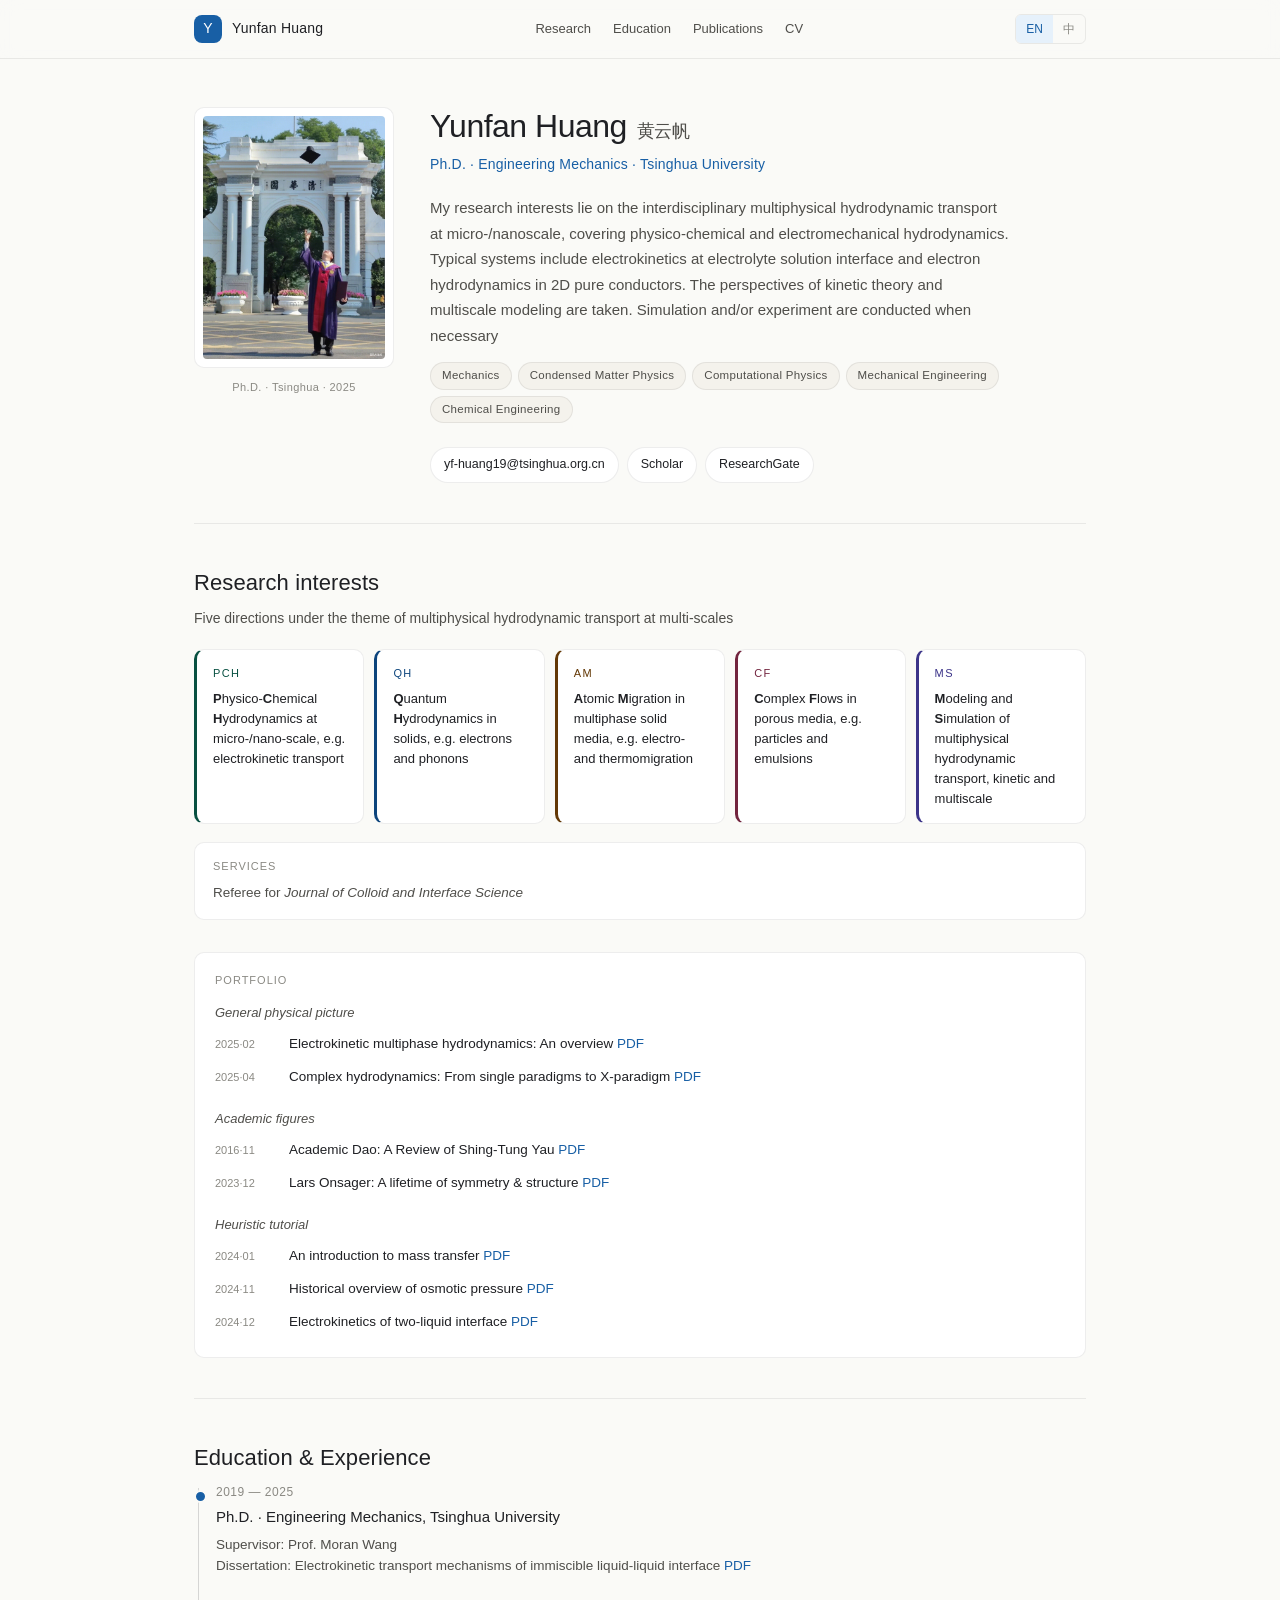
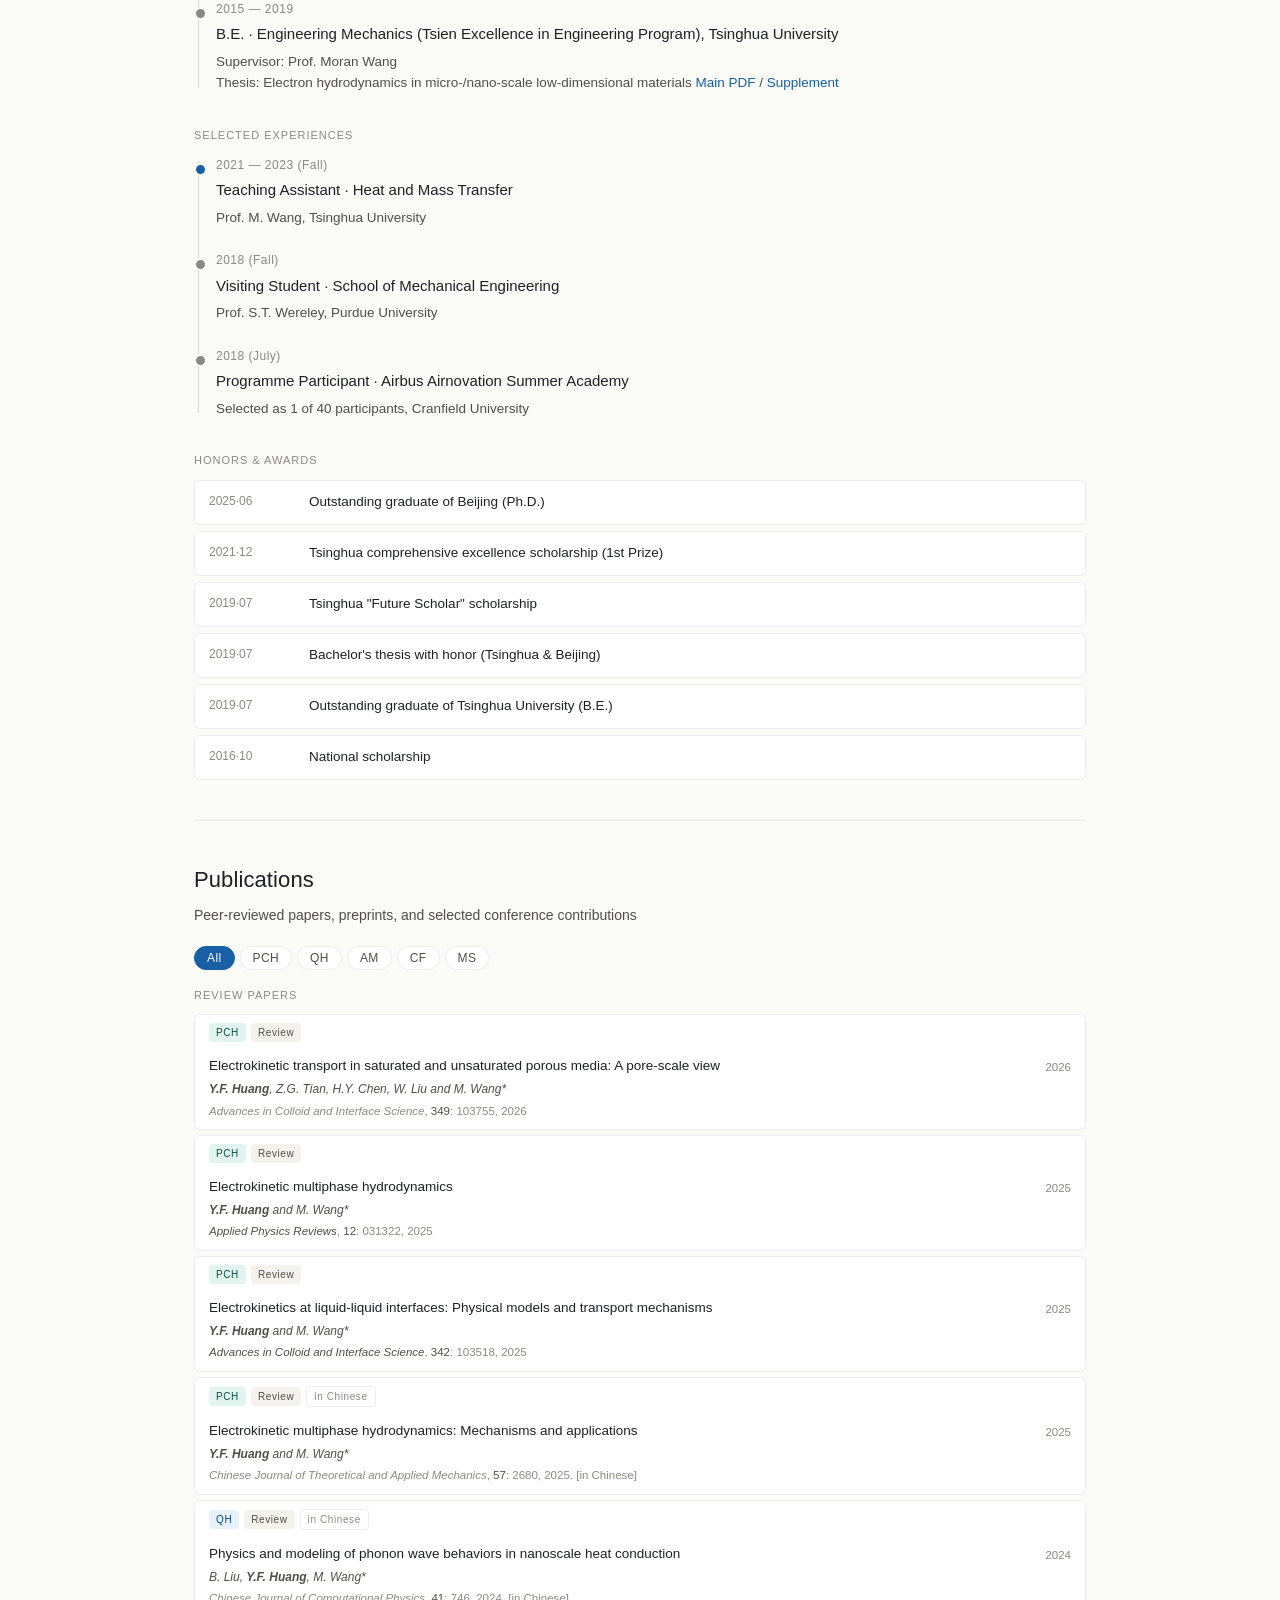
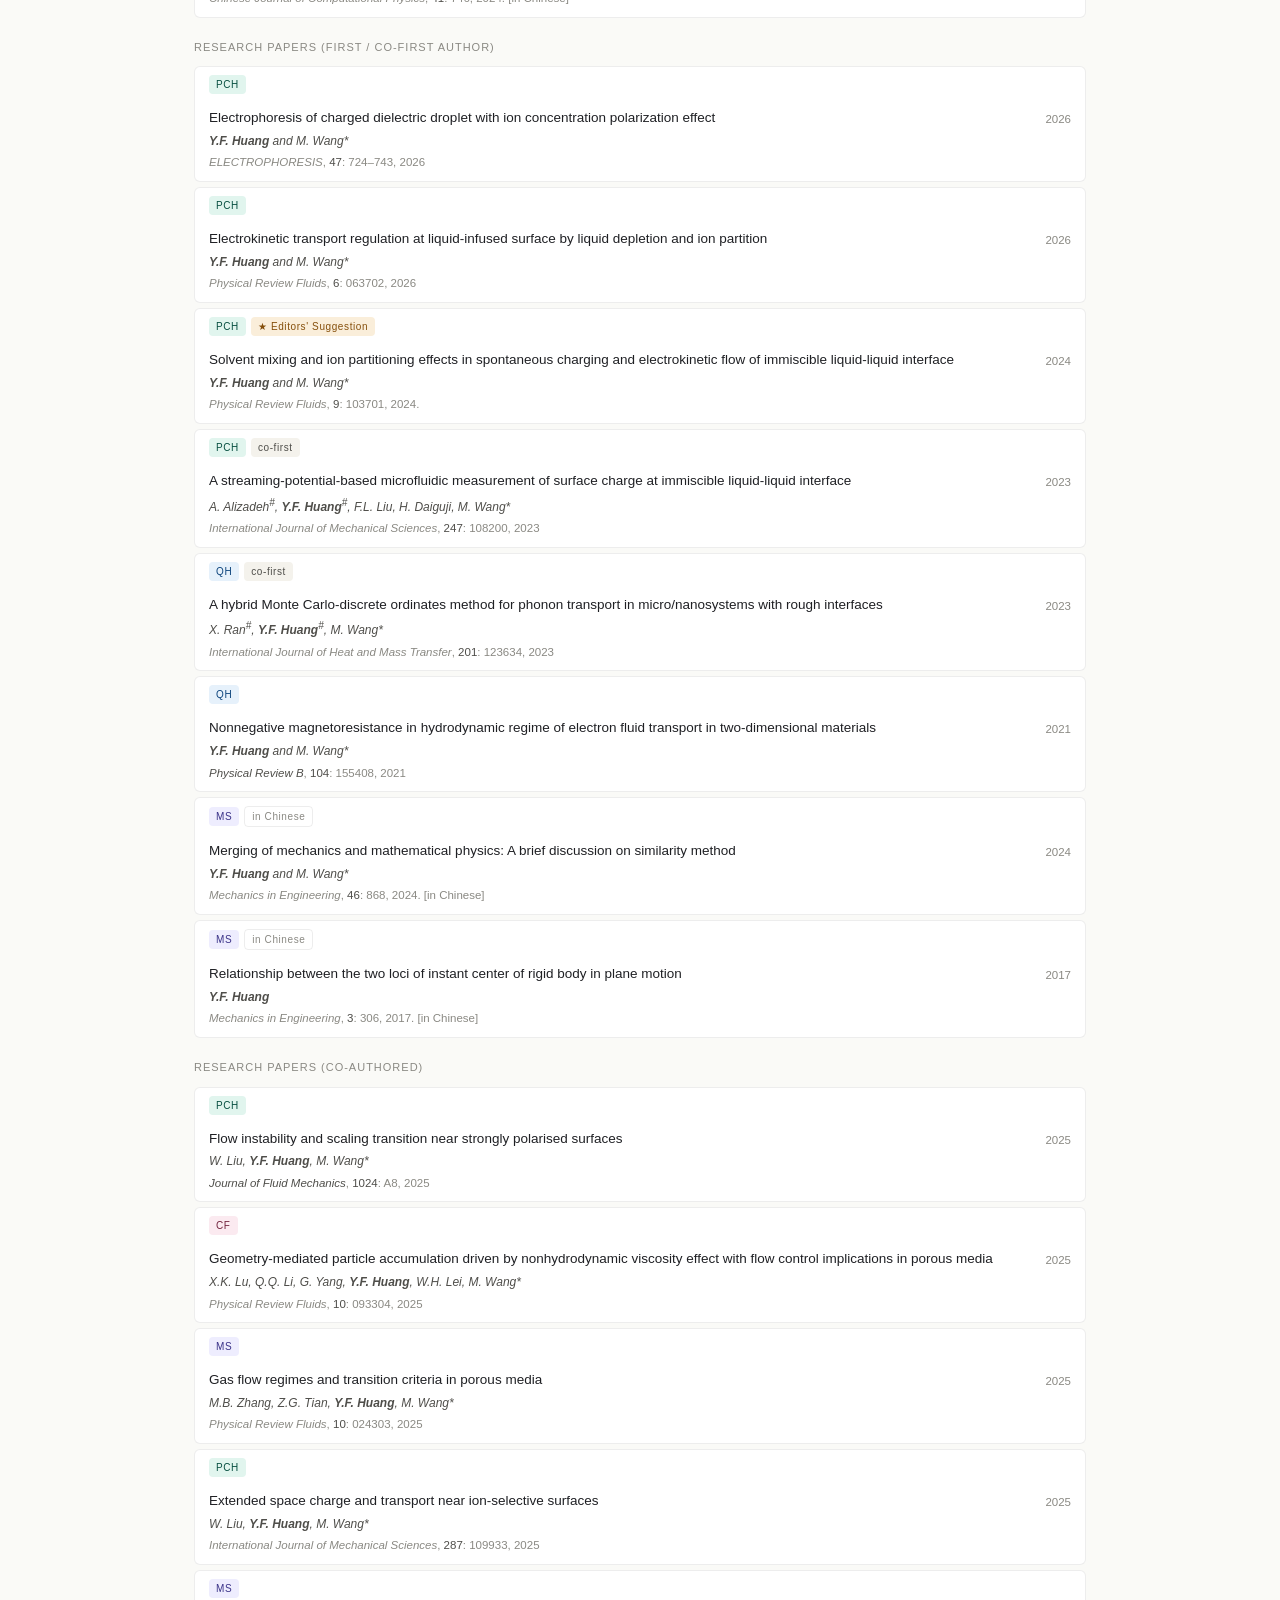
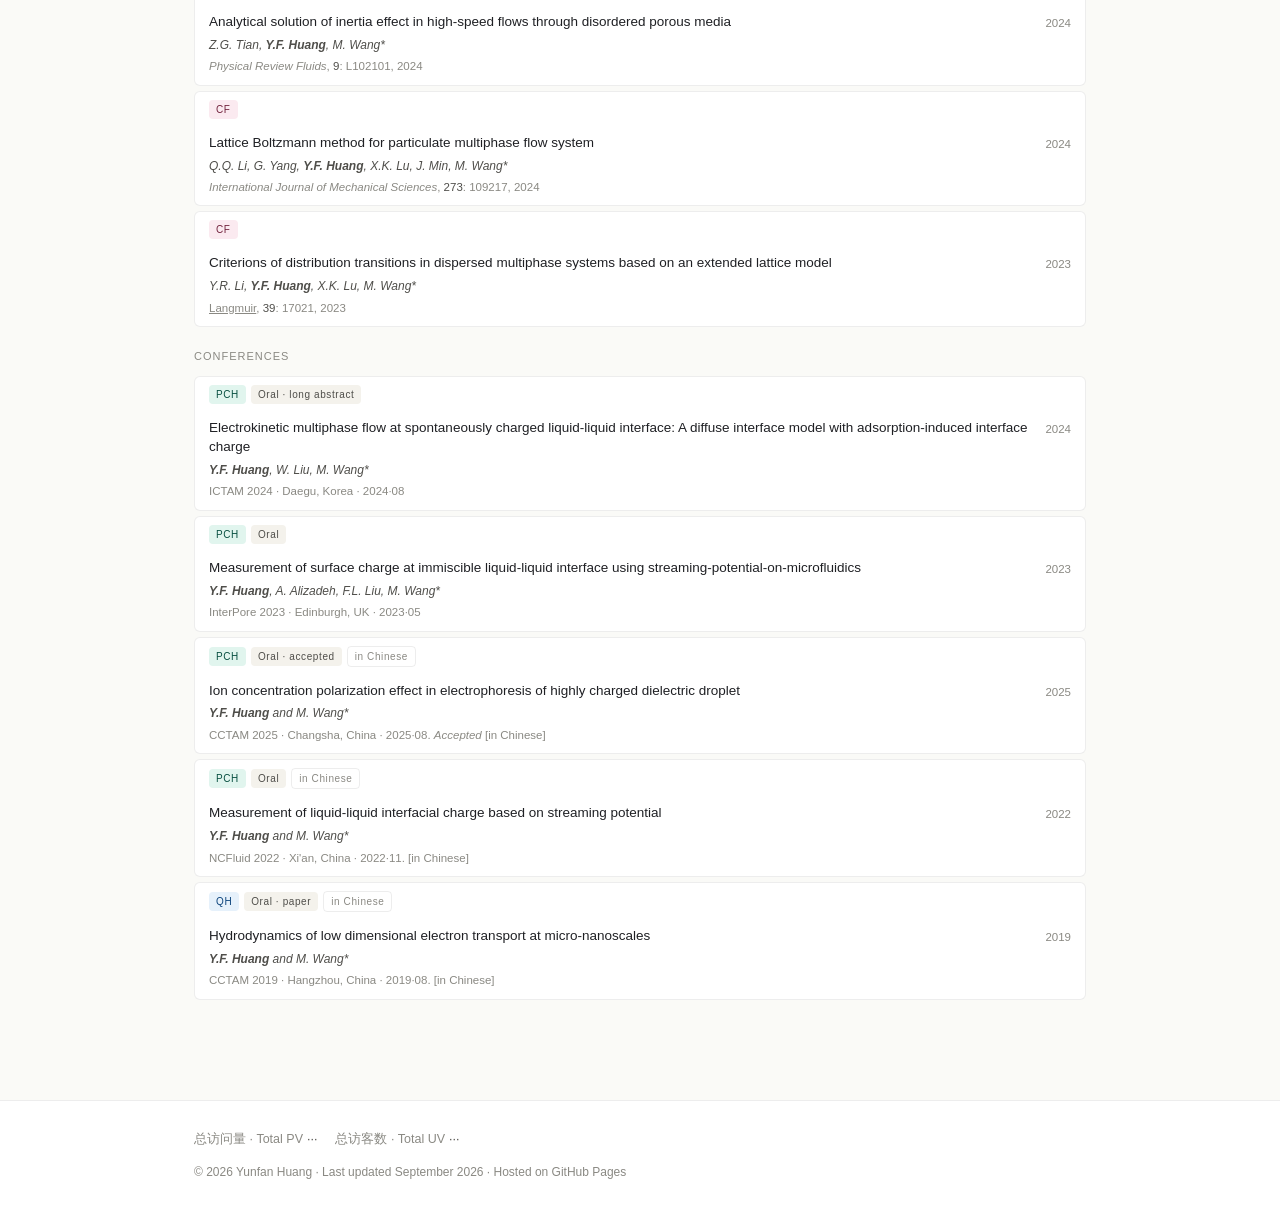
==== index.html @ 12ef5970 "update the frontend" ====
<!DOCTYPE html>
<html lang="en">
<head>
<meta charset="UTF-8">
<meta name="viewport" content="width=device-width, initial-scale=1.0">
<title>Yunfan Huang · 黄云帆 — Personal Homepage</title>
<meta name="description" content="Yunfan Huang (黄云帆), Ph.D. in Engineering Mechanics from Tsinghua University. Research on electrokinetic transport at immiscible liquid-liquid interfaces and multiscale modeling.">
<meta name="author" content="Yunfan Huang">
<link rel="icon" href="favicon.svg" type="image/svg+xml">
<style>
:root {
  --bg-page: #FAFAF7;
  --bg-card: #FFFFFF;
  --bg-subtle: #F4F2EC;
  --border-soft: rgba(28,30,34,0.08);
  --border-medium: rgba(28,30,34,0.16);
  --text-1: #1F2024;
  --text-2: #4F4E4A;
  --text-3: #8A8983;
  --accent: #185FA5;
  --accent-dark: #0C447C;
  --accent-soft: #E6F1FB;
  --tag-PCH-bg: #E1F5EE; --tag-PCH-fg: #085041;
  --tag-QH-bg:  #E6F1FB; --tag-QH-fg:  #0C447C;
  --tag-AM-bg:  #FAEEDA; --tag-AM-fg:  #633806;
  --tag-CF-bg:  #FBEAF0; --tag-CF-fg:  #72243E;
  --tag-MS-bg:  #EEEDFE; --tag-MS-fg:  #3C3489;
  --highlight-bg: #FAEEDA;
  --highlight-fg: #854F0B;
  --radius-sm: 6px;
  --radius-md: 10px;
  --radius-lg: 14px;
  --maxw: 940px;
  --font-sans: -apple-system, BlinkMacSystemFont, "Segoe UI", "Helvetica Neue", "PingFang SC", "Microsoft YaHei", sans-serif;
  --font-serif: ui-serif, Georgia, "Times New Roman", "Songti SC", serif;
}
* { box-sizing: border-box; }
html { scroll-behavior: smooth; scroll-padding-top: 76px; }
body {
  margin: 0;
  font-family: var(--font-sans);
  font-size: 15px;
  line-height: 1.7;
  color: var(--text-1);
  background: var(--bg-page);
  -webkit-font-smoothing: antialiased;
  -moz-osx-font-smoothing: grayscale;
}
a { color: var(--accent); text-decoration: none; transition: color .15s; }
a:hover { color: var(--accent-dark); text-decoration: underline; }

/* ============ TOP NAV ============ */
.topnav {
  position: sticky; top: 0; z-index: 100;
  background: rgba(250,250,247,0.86);
  -webkit-backdrop-filter: saturate(180%) blur(10px);
  backdrop-filter: saturate(180%) blur(10px);
  border-bottom: 1px solid var(--border-soft);
}
.topnav-inner {
  max-width: var(--maxw); margin: 0 auto;
  padding: 12px 24px;
  display: flex; align-items: center; justify-content: space-between; gap: 16px;
}
.brand {
  display: flex; align-items: center; gap: 10px;
  font-weight: 500; font-size: 14px; color: var(--text-1);
  letter-spacing: 0.2px;
}
.brand-mark {
  width: 28px; height: 28px;
  background: var(--accent); color: white;
  border-radius: 8px;
  display: grid; place-items: center;
  font-weight: 500; font-size: 14px;
}
.nav-links { display: flex; gap: 2px; font-size: 13px; }
.nav-links a {
  color: var(--text-2);
  padding: 6px 10px;
  border-radius: var(--radius-sm);
  transition: background .15s, color .15s;
}
.nav-links a:hover { background: var(--bg-subtle); color: var(--text-1); text-decoration: none; }
.lang-switch {
  display: flex; font-size: 12px;
  border: 1px solid var(--border-soft);
  border-radius: var(--radius-sm);
  overflow: hidden;
}
.lang-switch a { padding: 4px 10px; color: var(--text-3); }
.lang-switch a.active { background: var(--accent-soft); color: var(--accent); font-weight: 500; }

/* ============ CONTAINER ============ */
.container { max-width: var(--maxw); margin: 0 auto; padding: 0 24px; }

/* ============ HERO ============ */
.hero {
  display: grid; grid-template-columns: 200px 1fr;
  gap: 36px;
  padding: 48px 0 40px;
  align-items: start;
}
.photo-frame {
  background: var(--bg-card);
  border: 1px solid var(--border-soft);
  border-radius: var(--radius-md);
  padding: 8px;
}
.photo-frame img {
  width: 100%; height: auto; display: block; border-radius: 4px;
}
.photo-meta {
  text-align: center;
  margin-top: 10px;
  font-size: 11px;
  color: var(--text-3);
  letter-spacing: 0.4px;
}
.bio h1 {
  margin: 0;
  font-size: 32px; font-weight: 500;
  letter-spacing: -0.5px; line-height: 1.2;
}
.bio .cn-name {
  font-size: 18px; color: var(--text-2); font-weight: 400;
  margin-left: 10px;
}
.bio .title-line {
  margin: 8px 0 18px;
  color: var(--accent);
  font-size: 14px; font-weight: 500;
  letter-spacing: 0.2px;
}
.bio .tagline {
  margin: 0 0 24px;
  font-size: 15px; line-height: 1.7;
  color: var(--text-2);
  max-width: 580px;
}
.contact-chips { display: flex; gap: 8px; flex-wrap: wrap; }
.chip {
  display: inline-flex; align-items: center; gap: 6px;
  background: var(--bg-card);
  border: 1px solid var(--border-soft);
  color: var(--text-1);
  padding: 6px 13px;
  border-radius: 999px;
  font-size: 12.5px;
  transition: border-color .15s, background .15s, color .15s;
}
.chip:hover {
  border-color: var(--border-medium);
  background: var(--bg-subtle);
  text-decoration: none;
  color: var(--text-1);
}
.disc-pills {
  display: flex; flex-wrap: wrap; gap: 6px;
  margin: -10px 0 24px;
}
.disc {
  font-size: 11.5px; font-weight: 500;
  color: var(--text-2);
  background: var(--bg-subtle);
  border: 1px solid var(--border-soft);
  padding: 3px 11px;
  border-radius: 999px;
  letter-spacing: 0.3px;
}

/* ============ SECTIONS ============ */
.section { padding: 40px 0; border-top: 1px solid var(--border-soft); }
.section h2 {
  margin: 0 0 6px;
  font-size: 22px; font-weight: 500;
  letter-spacing: 0.1px;
}
.section-lead {
  margin: 0 0 18px;
  color: var(--text-2); font-size: 14px;
  max-width: 640px;
}
.subsection-title {
  margin: 20px 0 10px;
  font-size: 11px; font-weight: 500;
  color: var(--text-3);
  text-transform: uppercase;
  letter-spacing: 1px;
}
.subsection-title:first-of-type { margin-top: 12px; }

/* ============ RESEARCH GRID ============ */
.research-grid {
  display: grid;
  grid-template-columns: repeat(auto-fit, minmax(165px, 1fr));
  gap: 10px;
}
.research-card {
  background: var(--bg-card);
  border: 1px solid var(--border-soft);
  border-left: 3px solid var(--accent);
  border-radius: var(--radius-md);
  padding: 14px 16px;
  transition: border-color .15s, background .15s;
}
.research-card:hover { border-color: var(--border-medium); }
.research-card[data-tag="PCH"] { border-left-color: var(--tag-PCH-fg); }
.research-card[data-tag="QH"]  { border-left-color: var(--tag-QH-fg); }
.research-card[data-tag="AM"]  { border-left-color: var(--tag-AM-fg); }
.research-card[data-tag="CF"]  { border-left-color: var(--tag-CF-fg); }
.research-card[data-tag="MS"]  { border-left-color: var(--tag-MS-fg); }
.research-card .tag-label {
  font-size: 11px; font-weight: 500;
  letter-spacing: 1.4px;
  margin-bottom: 6px;
}
.research-card[data-tag="PCH"] .tag-label { color: var(--tag-PCH-fg); }
.research-card[data-tag="QH"]  .tag-label { color: var(--tag-QH-fg); }
.research-card[data-tag="AM"]  .tag-label { color: var(--tag-AM-fg); }
.research-card[data-tag="CF"]  .tag-label { color: var(--tag-CF-fg); }
.research-card[data-tag="MS"]  .tag-label { color: var(--tag-MS-fg); }
.research-card .tag-full {
  font-size: 13px; color: var(--text-1); line-height: 1.55;
}

/* ============ TIMELINE ============ */
.timeline {
  position: relative;
  padding-left: 22px;
  margin: 0 0 32px;
}
.timeline::before {
  content: ""; position: absolute;
  left: 4px; top: 6px; bottom: 6px;
  width: 1px; background: var(--border-medium);
}
.timeline-item { position: relative; padding: 0 0 22px; }
.timeline-item:last-child { padding-bottom: 0; }
.timeline-item::before {
  content: ""; position: absolute;
  left: -22px; top: 8px;
  width: 9px; height: 9px;
  border-radius: 50%;
  background: var(--accent);
  border: 2px solid var(--bg-page);
}
.timeline-item.muted::before { background: var(--text-3); }
.timeline-year {
  font-size: 12px; color: var(--text-3);
  letter-spacing: 0.5px; margin-bottom: 2px;
  font-variant-numeric: tabular-nums;
}
.timeline-title {
  font-size: 15px; font-weight: 500;
  margin-bottom: 4px; color: var(--text-1);
}
.timeline-detail {
  font-size: 13.5px; color: var(--text-2); line-height: 1.6;
}

/* ============ HONORS ============ */
.honors-list {
  list-style: none; margin: 0; padding: 0;
  display: grid; grid-template-columns: 1fr; gap: 6px;
}
.honor-item {
  display: grid; grid-template-columns: 84px 1fr;
  gap: 16px;
  padding: 10px 14px;
  background: var(--bg-card);
  border: 1px solid var(--border-soft);
  border-radius: var(--radius-sm);
  font-size: 13.5px;
}
.honor-year {
  color: var(--text-3); font-size: 12px;
  font-variant-numeric: tabular-nums;
}

/* ============ PORTFOLIO ============ */
.portfolio-block {
  margin-top: 32px;
  padding: 18px 20px;
  background: var(--bg-card);
  border: 1px solid var(--border-soft);
  border-radius: var(--radius-md);
}
.portfolio-block h4 {
  margin: 0 0 12px;
  font-size: 11px; font-weight: 500;
  color: var(--text-3);
  text-transform: uppercase;
  letter-spacing: 1px;
}
.portfolio-group { margin-bottom: 14px; }
.portfolio-group:last-child { margin-bottom: 0; }
.portfolio-group .group-title {
  display: block;
  margin: 0 0 4px;
  font-size: 13px; font-weight: 500; font-style: italic;
  color: var(--text-2);
}
.portfolio-list {
  list-style: none; margin: 0; padding: 0;
}
.portfolio-list li {
  padding: 5px 0;
  font-size: 13.5px;
  color: var(--text-1);
  display: flex; gap: 10px; align-items: baseline;
}
.portfolio-list .port-date {
  font-size: 11px; color: var(--text-3);
  font-variant-numeric: tabular-nums;
  min-width: 64px;
}

/* ============ SERVICES ============ */
.services {
  margin-top: 18px;
  padding: 14px 18px;
  background: var(--bg-card);
  border: 1px solid var(--border-soft);
  border-radius: var(--radius-md);
  font-size: 13.5px; color: var(--text-2);
}
.services h4 {
  margin: 0 0 6px;
  font-size: 11px; font-weight: 500;
  color: var(--text-3);
  text-transform: uppercase;
  letter-spacing: 1px;
}

/* ============ PUBLICATION FILTERS ============ */
.pub-filters {
  display: flex; flex-wrap: wrap;
  gap: 5px;
  margin: 12px 0 16px;
}
.filter-btn {
  background: var(--bg-card);
  border: 1px solid var(--border-soft);
  color: var(--text-2);
  font-family: inherit;
  font-size: 12px; font-weight: 500;
  letter-spacing: 0.4px;
  padding: 4px 12px;
  border-radius: 999px;
  cursor: pointer;
  transition: all .15s;
}
.filter-btn:hover { border-color: var(--border-medium); color: var(--text-1); }
.filter-btn.active { background: var(--accent); border-color: var(--accent); color: white; }
.filter-btn[data-tag="PCH"].active { background: var(--tag-PCH-fg); border-color: var(--tag-PCH-fg); }
.filter-btn[data-tag="QH"].active  { background: var(--tag-QH-fg);  border-color: var(--tag-QH-fg); }
.filter-btn[data-tag="AM"].active  { background: var(--tag-AM-fg);  border-color: var(--tag-AM-fg); }
.filter-btn[data-tag="CF"].active  { background: var(--tag-CF-fg);  border-color: var(--tag-CF-fg); }
.filter-btn[data-tag="MS"].active  { background: var(--tag-MS-fg);  border-color: var(--tag-MS-fg); }

/* ============ PUBLICATION CARDS ============ */
.pub-list { display: flex; flex-direction: column; gap: 5px; }
.pub-card {
  background: var(--bg-card);
  border: 1px solid var(--border-soft);
  border-radius: var(--radius-sm);
  padding: 8px 14px;
  display: grid;
  grid-template-columns: 1fr auto;
  gap: 10px;
  align-items: start;
  transition: border-color .15s;
}
.pub-card:hover { border-color: var(--border-medium); }
.pub-card.hidden { display: none; }
.pub-meta {
  display: flex; gap: 5px; flex-wrap: wrap; align-items: center;
  margin-bottom: 5px;
  grid-column: 1 / -1;
}
.tag {
  font-size: 10px; font-weight: 500;
  padding: 1px 7px;
  border-radius: 4px;
  letter-spacing: 0.6px;
}
.tag-PCH { background: var(--tag-PCH-bg); color: var(--tag-PCH-fg); }
.tag-QH  { background: var(--tag-QH-bg);  color: var(--tag-QH-fg); }
.tag-AM  { background: var(--tag-AM-bg);  color: var(--tag-AM-fg); }
.tag-CF  { background: var(--tag-CF-bg);  color: var(--tag-CF-fg); }
.tag-MS  { background: var(--tag-MS-bg);  color: var(--tag-MS-fg); }
.tag-extra { background: var(--bg-subtle); color: var(--text-2); }
.tag-highlight { background: var(--highlight-bg); color: var(--highlight-fg); }
.tag-cn { background: transparent; color: var(--text-3); border: 1px solid var(--border-soft); }
.pub-year {
  font-size: 11.5px; color: var(--text-3);
  font-variant-numeric: tabular-nums;
  white-space: nowrap;
  padding-top: 1px;
}
.pub-title {
  margin: 0 0 3px;
  font-size: 13.5px; font-weight: 500;
  line-height: 1.4;
  color: var(--text-1);
}
.pub-title a { color: inherit; }
.pub-title a:hover { color: var(--accent); }
.pub-authors {
  margin: 0 0 2px;
  font-size: 12px;
  color: var(--text-2);
  font-style: italic;
}
.pub-journal {
  margin: 0;
  font-size: 11.5px;
  color: var(--text-3);
}
.pub-journal em { font-style: italic; }
.pub-journal b { font-weight: 500; color: var(--text-2); }

/* ============ FOOTER ============ */
.site-footer {
  margin-top: 60px;
  padding: 28px 0 36px;
  border-top: 1px solid var(--border-soft);
  background: var(--bg-card);
}
.stats-row {
  display: flex; gap: 18px; flex-wrap: wrap;
  font-size: 12.5px;
  color: var(--text-2);
  align-items: center;
}
.stats-row .idx { color: var(--text-3); margin-right: 4px; }
.stats-row i { color: var(--text-3); font-style: normal; }
.copyright {
  margin-top: 12px;
  font-size: 12px;
  color: var(--text-3);
}

/* ============ BACK TO TOP ============ */
.back-to-top {
  position: fixed;
  right: 24px; bottom: 24px;
  width: 40px; height: 40px;
  border-radius: 50%;
  background: var(--bg-card);
  border: 1px solid var(--border-medium);
  color: var(--text-2);
  display: grid; place-items: center;
  font-size: 16px;
  text-decoration: none;
  opacity: 0;
  transform: translateY(8px);
  transition: opacity .2s, transform .2s, color .15s, border-color .15s;
  pointer-events: none;
}
.back-to-top.visible { opacity: 1; transform: translateY(0); pointer-events: auto; }
.back-to-top:hover { color: var(--accent); border-color: var(--accent); text-decoration: none; }

/* ============ RESPONSIVE ============ */
@media (max-width: 760px) {
  .topnav-inner { padding: 10px 16px; }
  .container { padding: 0 16px; }
  .hero {
    grid-template-columns: 1fr;
    gap: 22px;
    padding: 28px 0 24px;
    text-align: center;
  }
  .photo-frame { max-width: 160px; margin: 0 auto; }
  .bio h1 { font-size: 26px; }
  .bio .cn-name { display: block; margin-left: 0; margin-top: 4px; font-size: 16px; }
  .bio .tagline { margin-left: auto; margin-right: auto; }
  .contact-chips { justify-content: center; }
  .section { padding: 32px 0; }
  .section h2 { font-size: 20px; }
  .research-grid { grid-template-columns: 1fr 1fr; }
  .honor-item { grid-template-columns: 68px 1fr; padding: 9px 12px; }
  .pub-card { grid-template-columns: 1fr; }
  .pub-year { padding-top: 0; }
  .pub-meta { grid-column: 1; }
}
@media (max-width: 440px) {
  .research-grid { grid-template-columns: 1fr; }
  .nav-links { font-size: 12px; }
}
</style>
</head>
<body>

<header class="topnav">
  <div class="topnav-inner">
    <a href="#top" class="brand">
      <span class="brand-mark">Y</span>
      <span>Yunfan Huang</span>
    </a>
    <nav class="nav-links">
      <a href="#research">Research</a>
      <a href="#education">Education</a>
      <a href="#publications">Publications</a>
      <a href="personal_CV.html">CV</a>
    </nav>
    <div class="lang-switch">
      <a href="index.html" class="active">EN</a>
      <a href="index_zh.html">中</a>
    </div>
  </div>
</header>

<main class="container" id="top">

  <!-- ===================== HERO ===================== -->
  <section class="hero">
    <div>
      <div class="photo-frame">
        <img src="figs/photo.jpg" alt="Yunfan Huang" width="200" height="250">
      </div>
      <p class="photo-meta">Ph.D. · Tsinghua · 2025</p>
    </div>
    <div class="bio">
      <h1>Yunfan Huang<span class="cn-name">黄云帆</span></h1>
      <p class="title-line">Ph.D. · Engineering Mechanics · Tsinghua University</p>
      <p class="tagline">
        My research interests lie on the interdisciplinary multiphysical hydrodynamic transport at micro-/nanoscale, covering physico-chemical and electromechanical hydrodynamics. Typical systems include electrokinetics at electrolyte solution interface and electron hydrodynamics in 2D pure conductors. The perspectives of kinetic theory and multiscale modeling are taken. Simulation and/or experiment are conducted when necessary
      </p>
      <div class="disc-pills">
        <span class="disc">Mechanics</span>
        <span class="disc">Condensed Matter Physics</span>
        <span class="disc">Computational Physics</span>
        <span class="disc">Mechanical Engineering</span>
        <span class="disc">Chemical Engineering</span>
      </div>
      <div class="contact-chips">
        <a class="chip" href="mailto:yf-huang19@tsinghua.org.cn">yf-huang19@tsinghua.org.cn</a>
        <a class="chip" href="https://scholar.google.com/citations?user=uXD8AFoAAAAJ&hl=en&oi=ao" target="_blank" rel="noopener">Scholar</a>
        <a class="chip" href="https://www.researchgate.net/profile/Yunfan-Huang" target="_blank" rel="noopener">ResearchGate</a>
      </div>
    </div>
  </section>

  <!-- ===================== RESEARCH ===================== -->
  <section id="research" class="section">
    <h2>Research interests</h2>
    <p class="section-lead">
      Five directions under the theme of multiphysical hydrodynamic transport at multi-scales
    </p>

    <div class="research-grid">
      <div class="research-card" data-tag="PCH">
        <div class="tag-label">PCH</div>
        <div class="tag-full"><b>P</b>hysico-<b>C</b>hemical <b>H</b>ydrodynamics at micro-/nano-scale, e.g. electrokinetic transport</div>
      </div>
      <div class="research-card" data-tag="QH">
        <div class="tag-label">QH</div>
        <div class="tag-full"><b>Q</b>uantum <b>H</b>ydrodynamics in solids, e.g. electrons and phonons</div>
      </div>
      <div class="research-card" data-tag="AM">
        <div class="tag-label">AM</div>
        <div class="tag-full"><b>A</b>tomic <b>M</b>igration in multiphase solid media, e.g. electro- and thermomigration</div>
      </div>
      <div class="research-card" data-tag="CF">
        <div class="tag-label">CF</div>
        <div class="tag-full"><b>C</b>omplex <b>F</b>lows in porous media, e.g. particles and emulsions</div>
      </div>
      <div class="research-card" data-tag="MS">
        <div class="tag-label">MS</div>
        <div class="tag-full"><b>M</b>odeling and <b>S</b>imulation of multiphysical hydrodynamic transport, kinetic and multiscale</div>
      </div>
    </div>

    <div class="services">
      <h4>Services</h4>
      Referee for <i>Journal of Colloid and Interface Science</i></div>

    <div class="portfolio-block">
      <h4>Portfolio</h4>
      <div class="portfolio-group">
        <span class="group-title">General physical picture</span>
        <ul class="portfolio-list">
          <li><span class="port-date">2025·02</span><span>Electrokinetic multiphase hydrodynamics: An overview <a href="./files/portfolios/Phys_1_EKmHD_overview_202502.pdf" target="_blank" rel="noopener">PDF</a></span></li>
          <li><span class="port-date">2025·04</span><span>Complex hydrodynamics: From single paradigms to X-paradigm <a href="./files/portfolios/Phys_2_Complex_hydrodyn_202504.pdf" target="_blank" rel="noopener">PDF</a></span></li>
        </ul>
      </div>
      <div class="portfolio-group">
        <span class="group-title">Academic figures</span>
        <ul class="portfolio-list">
          <li><span class="port-date">2016·11</span><span>Academic Dao: A Review of Shing-Tung Yau <a href="./files/portfolios/Fig_1_Shing-Tung_Yau_201611.pdf" target="_blank" rel="noopener">PDF</a></span></li>
          <li><span class="port-date">2023·12</span><span>Lars Onsager: A lifetime of symmetry &amp; structure <a href="./files/portfolios/Fig_2_Lars_Onsager_202312.pdf" target="_blank" rel="noopener">PDF</a></span></li>
        </ul>
      </div>
      <div class="portfolio-group">
        <span class="group-title">Heuristic tutorial</span>
        <ul class="portfolio-list">
          <li><span class="port-date">2024·01</span><span>An introduction to mass transfer <a href="./files/portfolios/Post_1_Mass_transfer_tutorial_202401.pdf" target="_blank" rel="noopener">PDF</a></span></li>
          <li><span class="port-date">2024·11</span><span>Historical overview of osmotic pressure <a href="./files/portfolios/Post_2_Osmotic_pressure_202411.pdf" target="_blank" rel="noopener">PDF</a></span></li>
          <li><span class="port-date">2024·12</span><span>Electrokinetics of two-liquid interface <a href="./files/portfolios/Post_3_EKmHD_ITIES_overview_202412.pdf" target="_blank" rel="noopener">PDF</a></span></li>
        </ul>
      </div>
    </div>
  </section>

  <!-- ===================== EDUCATION & EXPERIENCE ===================== -->
  <section id="education" class="section">
    <h2>Education &amp; Experience</h2>

    <div class="timeline">
      <div class="timeline-item">
        <div class="timeline-year">2019 — 2025</div>
        <div class="timeline-title">Ph.D. · Engineering Mechanics, Tsinghua University</div>
        <div class="timeline-detail">
          Supervisor: Prof. Moran Wang<br>
          Dissertation: Electrokinetic transport mechanisms of immiscible liquid-liquid interface <a href="files/thesis/Dissertation_0_Doctor_EKmHD_online.pdf" target="_blank" rel="noopener">PDF</a>
        </div>
      </div>
      <div class="timeline-item muted">
        <div class="timeline-year">2015 — 2019</div>
        <div class="timeline-title">B.E. · Engineering Mechanics (Tsien Excellence in Engineering Program), Tsinghua University</div>
        <div class="timeline-detail">
          Supervisor: Prof. Moran Wang<br>
          Thesis: Electron hydrodynamics in micro-/nano-scale low-dimensional materials
          <a href="files/thesis/Thesis_1_Undergrad_eMHD_online.pdf" target="_blank" rel="noopener">Main PDF</a> /
          <a href="files/thesis/Thesis_2_Undergrad_eMHD_supp_online.pdf" target="_blank" rel="noopener">Supplement</a>
        </div>
      </div>
    </div>

    <h3 class="subsection-title">Selected Experiences</h3>
    <div class="timeline">
      <div class="timeline-item">
        <div class="timeline-year">2021 — 2023 (Fall)</div>
        <div class="timeline-title">Teaching Assistant · Heat and Mass Transfer</div>
        <div class="timeline-detail">Prof. M. Wang, Tsinghua University</div>
      </div>
      <div class="timeline-item muted">
        <div class="timeline-year">2018 (Fall)</div>
        <div class="timeline-title">Visiting Student · School of Mechanical Engineering</div>
        <div class="timeline-detail">Prof. S.T. Wereley, Purdue University</div>
      </div>
      <div class="timeline-item muted">
        <div class="timeline-year">2018 (July)</div>
        <div class="timeline-title">Programme Participant · Airbus Airnovation Summer Academy</div>
        <div class="timeline-detail">Selected as 1 of 40 participants, Cranfield University</div>
      </div>
    </div>

    <h3 class="subsection-title">Honors &amp; Awards</h3>
    <ul class="honors-list">
      <li class="honor-item"><span class="honor-year">2025·06</span><span>Outstanding graduate of Beijing (Ph.D.)</span></li>
      <li class="honor-item"><span class="honor-year">2021·12</span><span>Tsinghua comprehensive excellence scholarship (1st Prize)</span></li>
      <li class="honor-item"><span class="honor-year">2019·07</span><span>Tsinghua "Future Scholar" scholarship</span></li>
      <li class="honor-item"><span class="honor-year">2019·07</span><span>Bachelor's thesis with honor (Tsinghua &amp; Beijing)</span></li>
      <li class="honor-item"><span class="honor-year">2019·07</span><span>Outstanding graduate of Tsinghua University (B.E.)</span></li>
      <li class="honor-item"><span class="honor-year">2016·10</span><span>National scholarship</span></li>
    </ul>
  </section>

  <!-- ===================== PUBLICATIONS ===================== -->
  <section id="publications" class="section">
    <h2>Publications</h2>
    <p class="section-lead">
      Peer-reviewed papers, preprints, and selected conference contributions
    </p>

    <div class="pub-filters" role="toolbar" aria-label="Filter publications by research tag">
      <button class="filter-btn active" data-filter="all">All</button>
      <button class="filter-btn" data-filter="PCH">PCH</button>
      <button class="filter-btn" data-filter="QH">QH</button>
      <button class="filter-btn" data-filter="AM">AM</button>
      <button class="filter-btn" data-filter="CF">CF</button>
      <button class="filter-btn" data-filter="MS">MS</button>
    </div>

    <h3 class="subsection-title">Review papers</h3>
    <div class="pub-list">
      <article class="pub-card" data-tag="PCH">
        <div class="pub-meta">
          <span class="tag tag-PCH">PCH</span>
          <span class="tag tag-extra">Review</span>
        </div>
        <div>
          <p class="pub-title"><a href="./files/publications/[2025]-paper-ACIS-EKporous-一作.pdf" target="_blank" rel="noopener">Electrokinetic transport in saturated and unsaturated porous media: A pore-scale view</a></p>
          <p class="pub-authors"><b>Y.F. Huang</b>, Z.G. Tian, H.Y. Chen, W. Liu and M. Wang*</p>
          <p class="pub-journal"><em>Advances in Colloid and Interface Science</em>, <b>349</b>: 103755, 2026</p>
        </div>
        <div class="pub-year">2026</div>
      </article>

      <article class="pub-card" data-tag="PCH">
        <div class="pub-meta">
          <span class="tag tag-PCH">PCH</span>
          <span class="tag tag-extra">Review</span>
        </div>
        <div>
          <p class="pub-title"><a href="./files/publications/[2025]-paper-APR-EKmHD-mthd-一作-main.pdf" target="_blank" rel="noopener">Electrokinetic multiphase hydrodynamics</a></p>
          <p class="pub-authors"><b>Y.F. Huang</b> and M. Wang*</p>
          <p class="pub-journal"><b><em>Applied Physics Reviews</em></b>, <b>12</b>: 031322, 2025</p>
        </div>
        <div class="pub-year">2025</div>
      </article>

      <article class="pub-card" data-tag="PCH">
        <div class="pub-meta">
          <span class="tag tag-PCH">PCH</span>
          <span class="tag tag-extra">Review</span>
        </div>
        <div>
          <p class="pub-title"><a href="./files/publications/[2025]-paper-ACIS-EKmHD-phys-一作.pdf" target="_blank" rel="noopener">Electrokinetics at liquid-liquid interfaces: Physical models and transport mechanisms</a></p>
          <p class="pub-authors"><b>Y.F. Huang</b> and M. Wang*</p>
          <p class="pub-journal"><b><em>Advances in Colloid and Interface Science</em></b>, <b>342</b>: 103518, 2025</p>
        </div>
        <div class="pub-year">2025</div>
      </article>

      <article class="pub-card" data-tag="PCH">
        <div class="pub-meta">
          <span class="tag tag-PCH">PCH</span>
          <span class="tag tag-extra">Review</span>
          <span class="tag tag-cn">in Chinese</span>
        </div>
        <div>
          <p class="pub-title"><a href="./files/publications/[2025]-paper-CJTAM-EKmHD-app-一作.pdf" target="_blank" rel="noopener">Electrokinetic multiphase hydrodynamics: Mechanisms and applications</a></p>
          <p class="pub-authors"><b>Y.F. Huang</b> and M. Wang*</p>
          <p class="pub-journal"><em>Chinese Journal of Theoretical and Applied Mechanics</em>, <b>57</b>: 2680, 2025. [in Chinese]</p>
        </div>
        <div class="pub-year">2025</div>
      </article>

      <article class="pub-card" data-tag="QH">
        <div class="pub-meta">
          <span class="tag tag-QH">QH</span>
          <span class="tag tag-extra">Review</span>
          <span class="tag tag-cn">in Chinese</span>
        </div>
        <div>
          <p class="pub-title"><a href="./files/publications/[2024]-paper-CJCP-NanoPhonon-二作.pdf" target="_blank" rel="noopener">Physics and modeling of phonon wave behaviors in nanoscale heat conduction</a></p>
          <p class="pub-authors">B. Liu, <b>Y.F. Huang</b>, M. Wang*</p>
          <p class="pub-journal"><em>Chinese Journal of Computational Physics</em>, <b>41</b>: 746, 2024. [in Chinese]</p>
        </div>
        <div class="pub-year">2024</div>
      </article>
    </div>

    <h3 class="subsection-title">Research papers (first / co-first author)</h3>
    <div class="pub-list">
      <article class="pub-card" data-tag="PCH">
        <div class="pub-meta">
          <span class="tag tag-PCH">PCH</span>
        </div>
        <div>
          <p class="pub-title"><a href="./files/publications/[2026]-paper-EP-dEP-一作.pdf" target="_blank" rel="noopener">Electrophoresis of charged dielectric droplet with ion concentration polarization effect</a></p>
          <p class="pub-authors"><b>Y.F. Huang</b> and M. Wang*</p>
          <p class="pub-journal"><em>ELECTROPHORESIS</em>, <b>47</b>: 724–743, 2026</p>
        </div>
        <div class="pub-year">2026</div>
      </article>

      <article class="pub-card" data-tag="PCH">
        <div class="pub-meta">
          <span class="tag tag-PCH">PCH</span>
        </div>
        <div>
          <p class="pub-title"><a href="./files/publications/[2026]-paper-PRF-tlStrip-一作.pdf" target="_blank" rel="noopener">Electrokinetic transport regulation at liquid-infused surface by liquid depletion and ion partition</a></p>
          <p class="pub-authors"><b>Y.F. Huang</b> and M. Wang*</p>
          <p class="pub-journal"><em>Physical Review Fluids</em>, <b>6</b>: 063702, 2026</p>
        </div>
        <div class="pub-year">2026</div>
      </article>

      <article class="pub-card" data-tag="PCH">
        <div class="pub-meta">
          <span class="tag tag-PCH">PCH</span>
          <span class="tag tag-highlight">★ Editors' Suggestion</span>
        </div>
        <div>
          <p class="pub-title"><a href="./files/publications/[2024]-paper-PRF-MixPart-一作.pdf" target="_blank" rel="noopener">Solvent mixing and ion partitioning effects in spontaneous charging and electrokinetic flow of immiscible liquid-liquid interface</a></p>
          <p class="pub-authors"><b>Y.F. Huang</b> and M. Wang*</p>
          <p class="pub-journal"><em>Physical Review Fluids</em>, <b>9</b>: 103701, 2024.</p>
        </div>
        <div class="pub-year">2024</div>
      </article>

      <article class="pub-card" data-tag="PCH">
        <div class="pub-meta">
          <span class="tag tag-PCH">PCH</span>
          <span class="tag tag-extra">co-first</span>
        </div>
        <div>
          <p class="pub-title"><a href="./files/publications/[2023]-paper-IJMS-EKmHD-exp-共一.pdf" target="_blank" rel="noopener">A streaming-potential-based microfluidic measurement of surface charge at immiscible liquid-liquid interface</a></p>
          <p class="pub-authors">A. Alizadeh<sup>#</sup>, <b>Y.F. Huang</b><sup>#</sup>, F.L. Liu, H. Daiguji, M. Wang*</p>
          <p class="pub-journal"><em>International Journal of Mechanical Sciences</em>, <b>247</b>: 108200, 2023</p>
        </div>
        <div class="pub-year">2023</div>
      </article>

      <article class="pub-card" data-tag="QH">
        <div class="pub-meta">
          <span class="tag tag-QH">QH</span>
          <span class="tag tag-extra">co-first</span>
        </div>
        <div>
          <p class="pub-title"><a href="./files/publications/[2023]-paper-IJHMT-MC-DOM-共一.pdf" target="_blank" rel="noopener">A hybrid Monte Carlo-discrete ordinates method for phonon transport in micro/nanosystems with rough interfaces</a></p>
          <p class="pub-authors">X. Ran<sup>#</sup>, <b>Y.F. Huang</b><sup>#</sup>, M. Wang*</p>
          <p class="pub-journal"><em>International Journal of Heat and Mass Transfer</em>, <b>201</b>: 123634, 2023</p>
        </div>
        <div class="pub-year">2023</div>
      </article>

      <article class="pub-card" data-tag="QH">
        <div class="pub-meta">
          <span class="tag tag-QH">QH</span>
        </div>
        <div>
          <p class="pub-title"><a href="./files/publications/[2021]-paper-PRB-eMHD-一作.pdf" target="_blank" rel="noopener">Nonnegative magnetoresistance in hydrodynamic regime of electron fluid transport in two-dimensional materials</a></p>
          <p class="pub-authors"><b>Y.F. Huang</b> and M. Wang*</p>
          <p class="pub-journal"><b><em>Physical Review B</em></b>, <b>104</b>: 155408, 2021</p>
        </div>
        <div class="pub-year">2021</div>
      </article>

      <article class="pub-card" data-tag="MS">
        <div class="pub-meta">
          <span class="tag tag-MS">MS</span>
          <span class="tag tag-cn">in Chinese</span>
        </div>
        <div>
          <p class="pub-title"><a href="./files/publications/[2024]-paper-LXYSJ-HMT-LieG-一作.pdf" target="_blank" rel="noopener">Merging of mechanics and mathematical physics: A brief discussion on similarity method</a></p>
          <p class="pub-authors"><b>Y.F. Huang</b> and M. Wang*</p>
          <p class="pub-journal"><em>Mechanics in Engineering</em>, <b>46</b>: 868, 2024. [in Chinese]</p>
        </div>
        <div class="pub-year">2024</div>
      </article>

      <article class="pub-card" data-tag="MS">
        <div class="pub-meta">
          <span class="tag tag-MS">MS</span>
          <span class="tag tag-cn">in Chinese</span>
        </div>
        <div>
          <p class="pub-title"><a href="./files/publications/[2017]-paper-LXYSJ-GRB-一作.pdf" target="_blank" rel="noopener">Relationship between the two loci of instant center of rigid body in plane motion</a></p>
          <p class="pub-authors"><b>Y.F. Huang</b></p>
          <p class="pub-journal"><em>Mechanics in Engineering</em>, <b>3</b>: 306, 2017. [in Chinese]</p>
        </div>
        <div class="pub-year">2017</div>
      </article>
    </div>

    <h3 class="subsection-title">Research papers (co-authored)</h3>
    <div class="pub-list">
      <article class="pub-card" data-tag="PCH">
        <div class="pub-meta">
          <span class="tag tag-PCH">PCH</span>
        </div>
        <div>
          <p class="pub-title"><a href="./files/publications/[2025]-paper-JFM-EC-二作.pdf" target="_blank" rel="noopener">Flow instability and scaling transition near strongly polarised surfaces</a></p>
          <p class="pub-authors">W. Liu, <b>Y.F. Huang</b>, M. Wang*</p>
          <p class="pub-journal"><b><em>Journal of Fluid Mechanics</em></b>, <b>1024</b>: A8, 2025</p>
        </div>
        <div class="pub-year">2025</div>
      </article>

      <article class="pub-card" data-tag="CF">
        <div class="pub-meta">
          <span class="tag tag-CF">CF</span>
        </div>
        <div>
          <p class="pub-title"><a href="./files/publications/[2025]-paper-PRF-MPD-四作.pdf" target="_blank" rel="noopener">Geometry-mediated particle accumulation driven by nonhydrodynamic viscosity effect with flow control implications in porous media</a></p>
          <p class="pub-authors">X.K. Lu, Q.Q. Li, G. Yang, <b>Y.F. Huang</b>, W.H. Lei, M. Wang*</p>
          <p class="pub-journal"><em>Physical Review Fluids</em>, <b>10</b>: 093304, 2025</p>
        </div>
        <div class="pub-year">2025</div>
      </article>

      <article class="pub-card" data-tag="MS">
        <div class="pub-meta">
          <span class="tag tag-MS">MS</span>
        </div>
        <div>
          <p class="pub-title"><a href="./files/publications/[2025]-paper-PRF-GFR-三作.pdf" target="_blank" rel="noopener">Gas flow regimes and transition criteria in porous media</a></p>
          <p class="pub-authors">M.B. Zhang, Z.G. Tian, <b>Y.F. Huang</b>, M. Wang*</p>
          <p class="pub-journal"><em>Physical Review Fluids</em>, <b>10</b>: 024303, 2025</p>
        </div>
        <div class="pub-year">2025</div>
      </article>

      <article class="pub-card" data-tag="PCH">
        <div class="pub-meta">
          <span class="tag tag-PCH">PCH</span>
        </div>
        <div>
          <p class="pub-title"><a href="./files/publications/[2025]-paper-IJMS-ESC-二作.pdf" target="_blank" rel="noopener">Extended space charge and transport near ion-selective surfaces</a></p>
          <p class="pub-authors">W. Liu, <b>Y.F. Huang</b>, M. Wang*</p>
          <p class="pub-journal"><em>International Journal of Mechanical Sciences</em>, <b>287</b>: 109933, 2025</p>
        </div>
        <div class="pub-year">2025</div>
      </article>

      <article class="pub-card" data-tag="MS">
        <div class="pub-meta">
          <span class="tag tag-MS">MS</span>
        </div>
        <div>
          <p class="pub-title"><a href="./files/publications/[2024]-paper-PRF-NDF-二作.pdf" target="_blank" rel="noopener">Analytical solution of inertia effect in high-speed flows through disordered porous media</a></p>
          <p class="pub-authors">Z.G. Tian, <b>Y.F. Huang</b>, M. Wang*</p>
          <p class="pub-journal"><em>Physical Review Fluids</em>, <b>9</b>: L102101, 2024</p>
        </div>
        <div class="pub-year">2024</div>
      </article>

      <article class="pub-card" data-tag="CF">
        <div class="pub-meta">
          <span class="tag tag-CF">CF</span>
        </div>
        <div>
          <p class="pub-title"><a href="./files/publications/[2024]-paper-IJMS-TFM-三作.pdf" target="_blank" rel="noopener">Lattice Boltzmann method for particulate multiphase flow system</a></p>
          <p class="pub-authors">Q.Q. Li, G. Yang, <b>Y.F. Huang</b>, X.K. Lu, J. Min, M. Wang*</p>
          <p class="pub-journal"><em>International Journal of Mechanical Sciences</em>, <b>273</b>: 109217, 2024</p>
        </div>
        <div class="pub-year">2024</div>
      </article>

      <article class="pub-card" data-tag="CF">
        <div class="pub-meta">
          <span class="tag tag-CF">CF</span>
        </div>
        <div>
          <p class="pub-title"><a href="./files/publications/[2023]-paper-Langmuir-NP-二作.pdf" target="_blank" rel="noopener">Criterions of distribution transitions in dispersed multiphase systems based on an extended lattice model</a></p>
          <p class="pub-authors">Y.R. Li, <b>Y.F. Huang</b>, X.K. Lu, M. Wang*</p>
          <p class="pub-journal"><u>Langmuir</u>, <b>39</b>: 17021, 2023</p>
        </div>
        <div class="pub-year">2023</div>
      </article>
    </div>

    <h3 class="subsection-title">Conferences</h3>
    <div class="pub-list">
      <article class="pub-card" data-tag="PCH">
        <div class="pub-meta">
          <span class="tag tag-PCH">PCH</span>
          <span class="tag tag-extra">Oral · long abstract</span>
        </div>
        <div>
          <p class="pub-title"><a href="./files/publications/[2024]-paper-ICTAM-一作.pdf" target="_blank" rel="noopener">Electrokinetic multiphase flow at spontaneously charged liquid-liquid interface: A diffuse interface model with adsorption-induced interface charge</a></p>
          <p class="pub-authors"><b>Y.F. Huang</b>, W. Liu, M. Wang*</p>
          <p class="pub-journal">ICTAM 2024 · Daegu, Korea · 2024·08</p>
        </div>
        <div class="pub-year">2024</div>
      </article>

      <article class="pub-card" data-tag="PCH">
        <div class="pub-meta">
          <span class="tag tag-PCH">PCH</span>
          <span class="tag tag-extra">Oral</span>
        </div>
        <div>
          <p class="pub-title"><a href="./files/publications/[2023]-paper-InterPore-一作.pdf" target="_blank" rel="noopener">Measurement of surface charge at immiscible liquid-liquid interface using streaming-potential-on-microfluidics</a></p>
          <p class="pub-authors"><b>Y.F. Huang</b>, A. Alizadeh, F.L. Liu, M. Wang*</p>
          <p class="pub-journal">InterPore 2023 · Edinburgh, UK · 2023·05</p>
        </div>
        <div class="pub-year">2023</div>
      </article>

      <article class="pub-card" data-tag="PCH">
        <div class="pub-meta">
          <span class="tag tag-PCH">PCH</span>
          <span class="tag tag-extra">Oral · accepted</span>
          <span class="tag tag-cn">in Chinese</span>
        </div>
        <div>
          <p class="pub-title">Ion concentration polarization effect in electrophoresis of highly charged dielectric droplet</p>
          <p class="pub-authors"><b>Y.F. Huang</b> and M. Wang*</p>
          <p class="pub-journal">CCTAM 2025 · Changsha, China · 2025·08. <i>Accepted</i> [in Chinese]</p>
        </div>
        <div class="pub-year">2025</div>
      </article>

      <article class="pub-card" data-tag="PCH">
        <div class="pub-meta">
          <span class="tag tag-PCH">PCH</span>
          <span class="tag tag-extra">Oral</span>
          <span class="tag tag-cn">in Chinese</span>
        </div>
        <div>
          <p class="pub-title">Measurement of liquid-liquid interfacial charge based on streaming potential</p>
          <p class="pub-authors"><b>Y.F. Huang</b> and M. Wang*</p>
          <p class="pub-journal">NCFluid 2022 · Xi'an, China · 2022·11. [in Chinese]</p>
        </div>
        <div class="pub-year">2022</div>
      </article>

      <article class="pub-card" data-tag="QH">
        <div class="pub-meta">
          <span class="tag tag-QH">QH</span>
          <span class="tag tag-extra">Oral · paper</span>
          <span class="tag tag-cn">in Chinese</span>
        </div>
        <div>
          <p class="pub-title">Hydrodynamics of low dimensional electron transport at micro-nanoscales</p>
          <p class="pub-authors"><b>Y.F. Huang</b> and M. Wang*</p>
          <p class="pub-journal">CCTAM 2019 · Hangzhou, China · 2019·08. [in Chinese]</p>
        </div>
        <div class="pub-year">2019</div>
      </article>
    </div>
  </section>

</main>

<footer class="site-footer">
  <div class="container">
    <div class="stats-row">
      <span><span class="idx">总访问量 · Total PV</span><span id="vercount_value_site_pv">···</span></span>
      <span><span class="idx">总访客数 · Total UV</span><span id="vercount_value_site_uv">···</span></span>
    </div>
    <div class="copyright">
      © <span id="year"></span> Yunfan Huang · Last updated September 2026 · Hosted on GitHub Pages</div>
  </div>
</footer>

<a href="#top" class="back-to-top" id="backToTop" aria-label="Back to top">↑</a>

<script defer src="https://cn.vercount.one/js"></script>
<script>
(function () {
  // ---- Publication filtering ----
  var btns = document.querySelectorAll('.filter-btn');
  var cards = document.querySelectorAll('.pub-card');
  btns.forEach(function (btn) {
    btn.addEventListener('click', function () {
      var filter = btn.getAttribute('data-filter');
      btns.forEach(function (b) { b.classList.toggle('active', b === btn); });
      cards.forEach(function (card) {
        var tags = (card.getAttribute('data-tag') || '').split(/\s+/);
        card.classList.toggle('hidden', !(filter === 'all' || tags.indexOf(filter) !== -1));
      });
    });
  });

  // ---- Back to top ----
  var back = document.getElementById('backToTop');
  if (back) {
    var toggle = function () { back.classList.toggle('visible', window.scrollY > 400); };
    window.addEventListener('scroll', toggle, { passive: true });
    toggle();
    back.addEventListener('click', function (e) {
      e.preventDefault();
      window.scrollTo({ top: 0, behavior: 'smooth' });
    });
  }

  // ---- Year in footer ----
  var y = document.getElementById('year');
  if (y) y.textContent = new Date().getFullYear();
})();
</script>

</body>
</html>
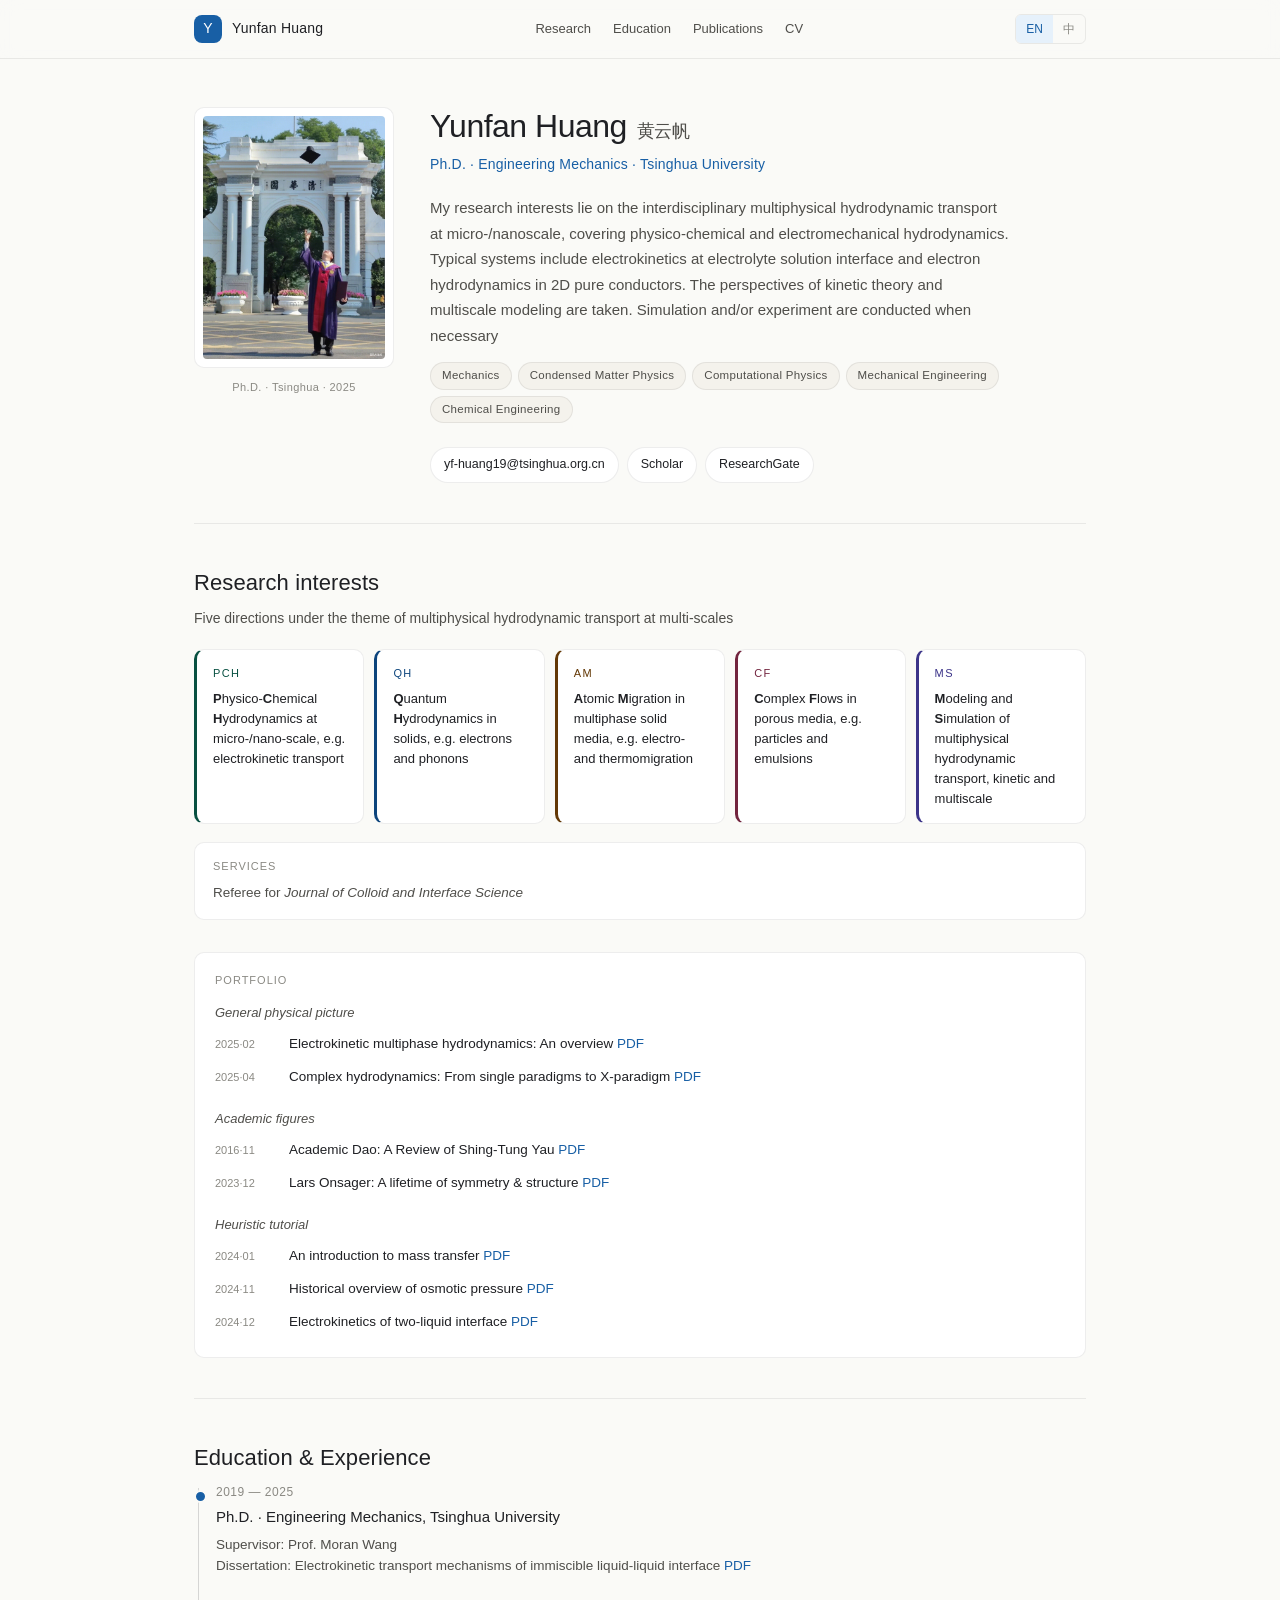
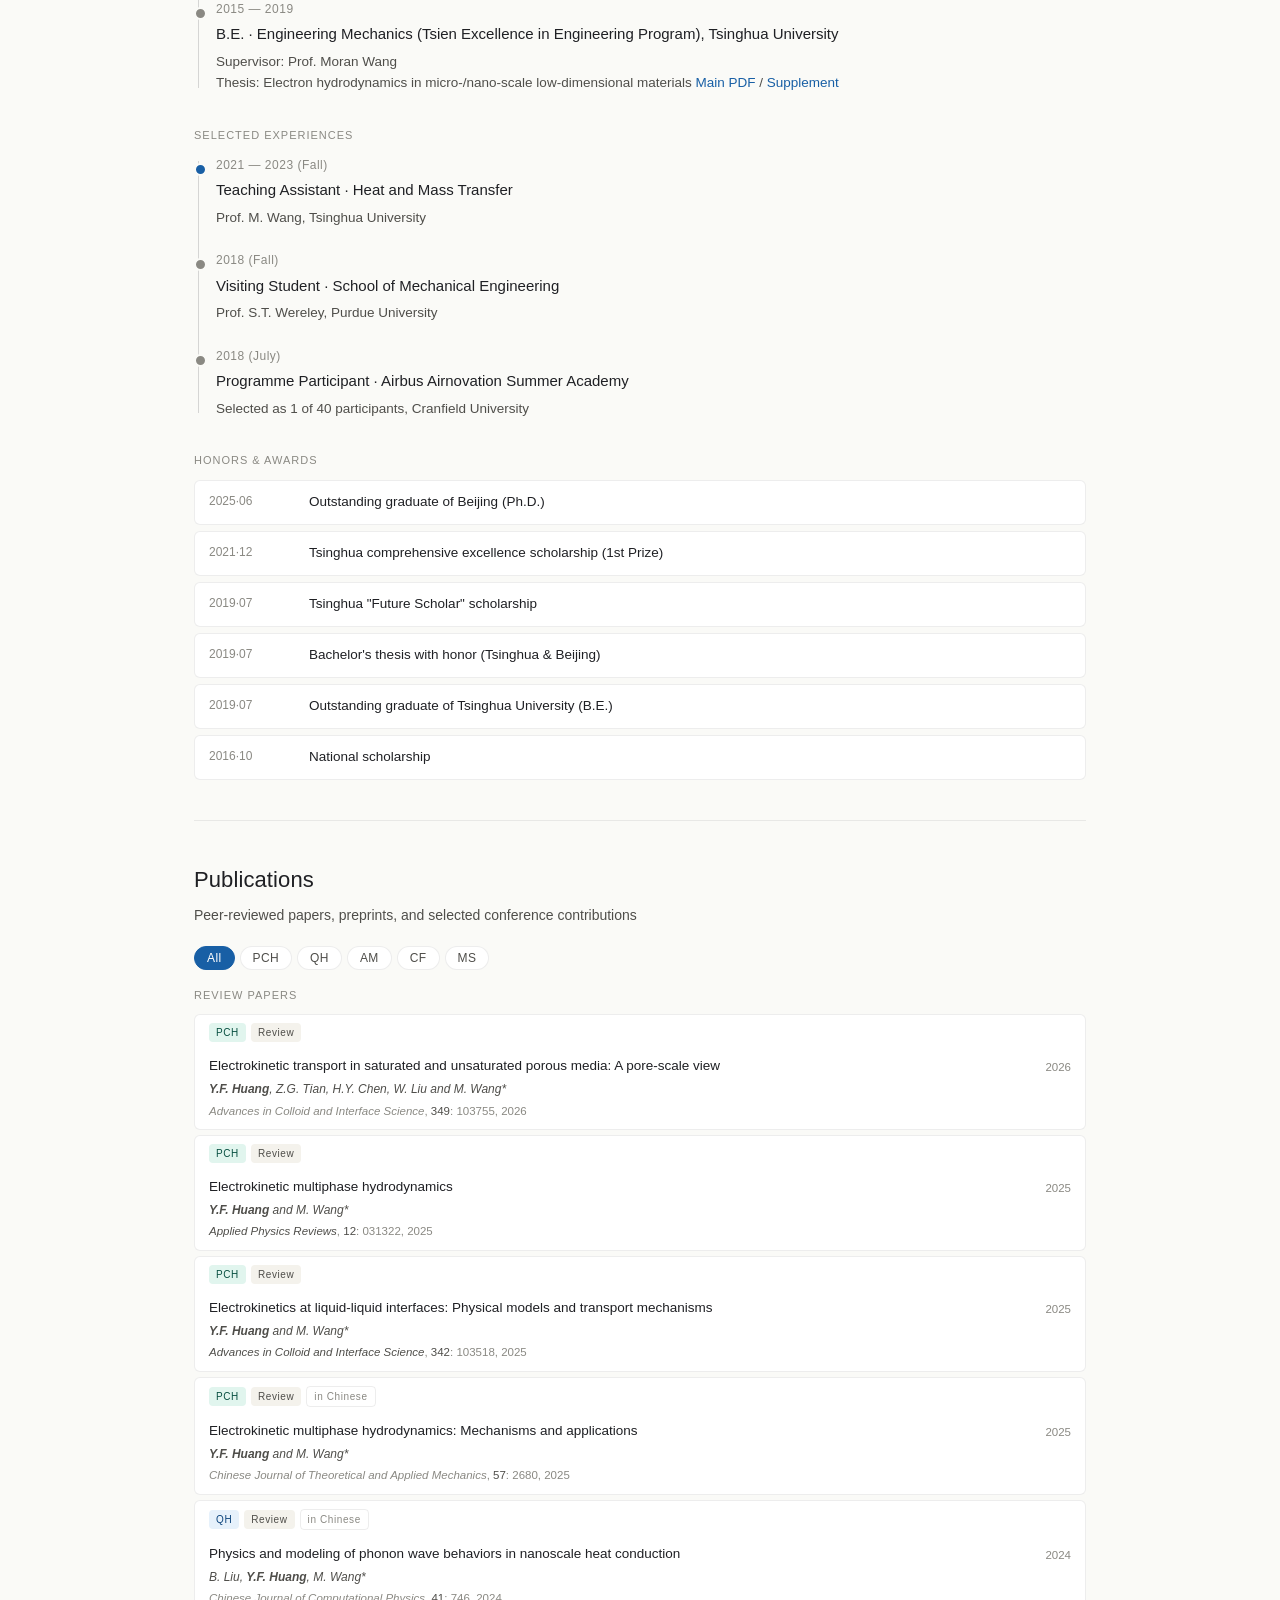
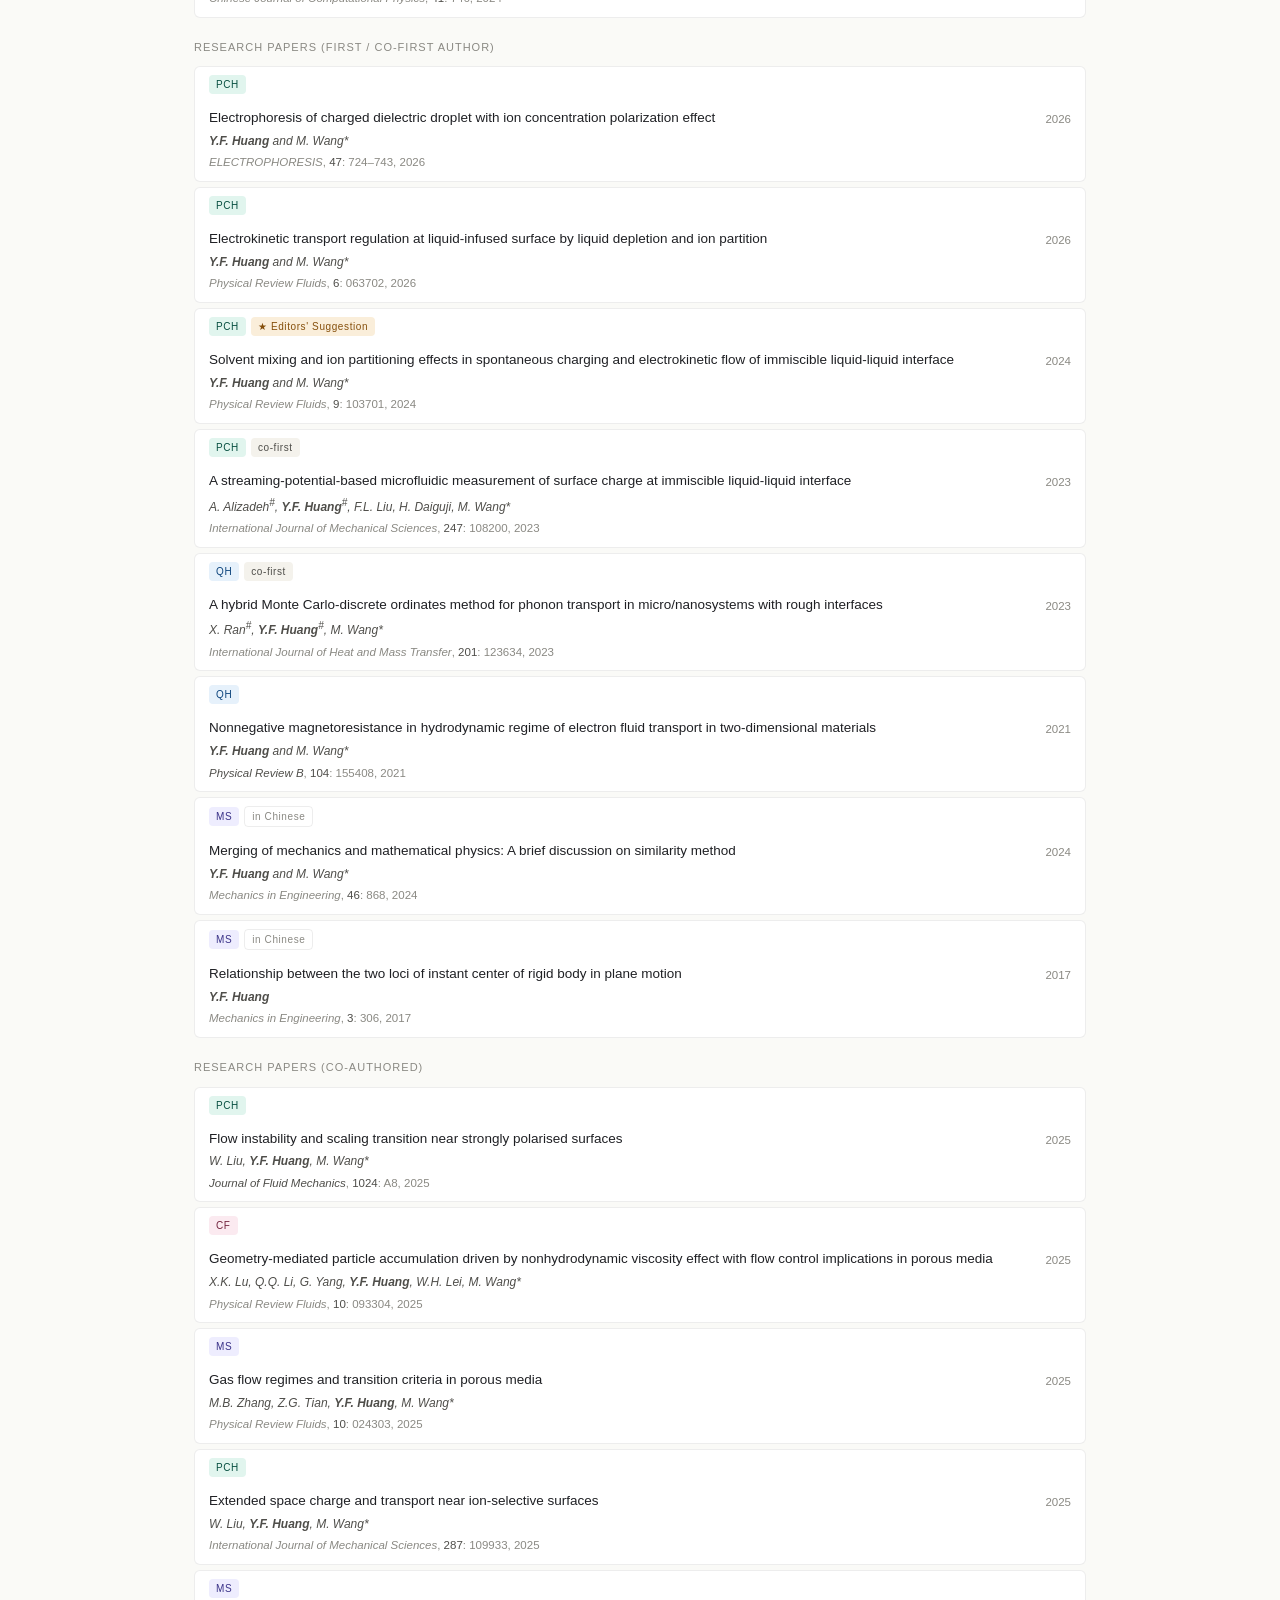
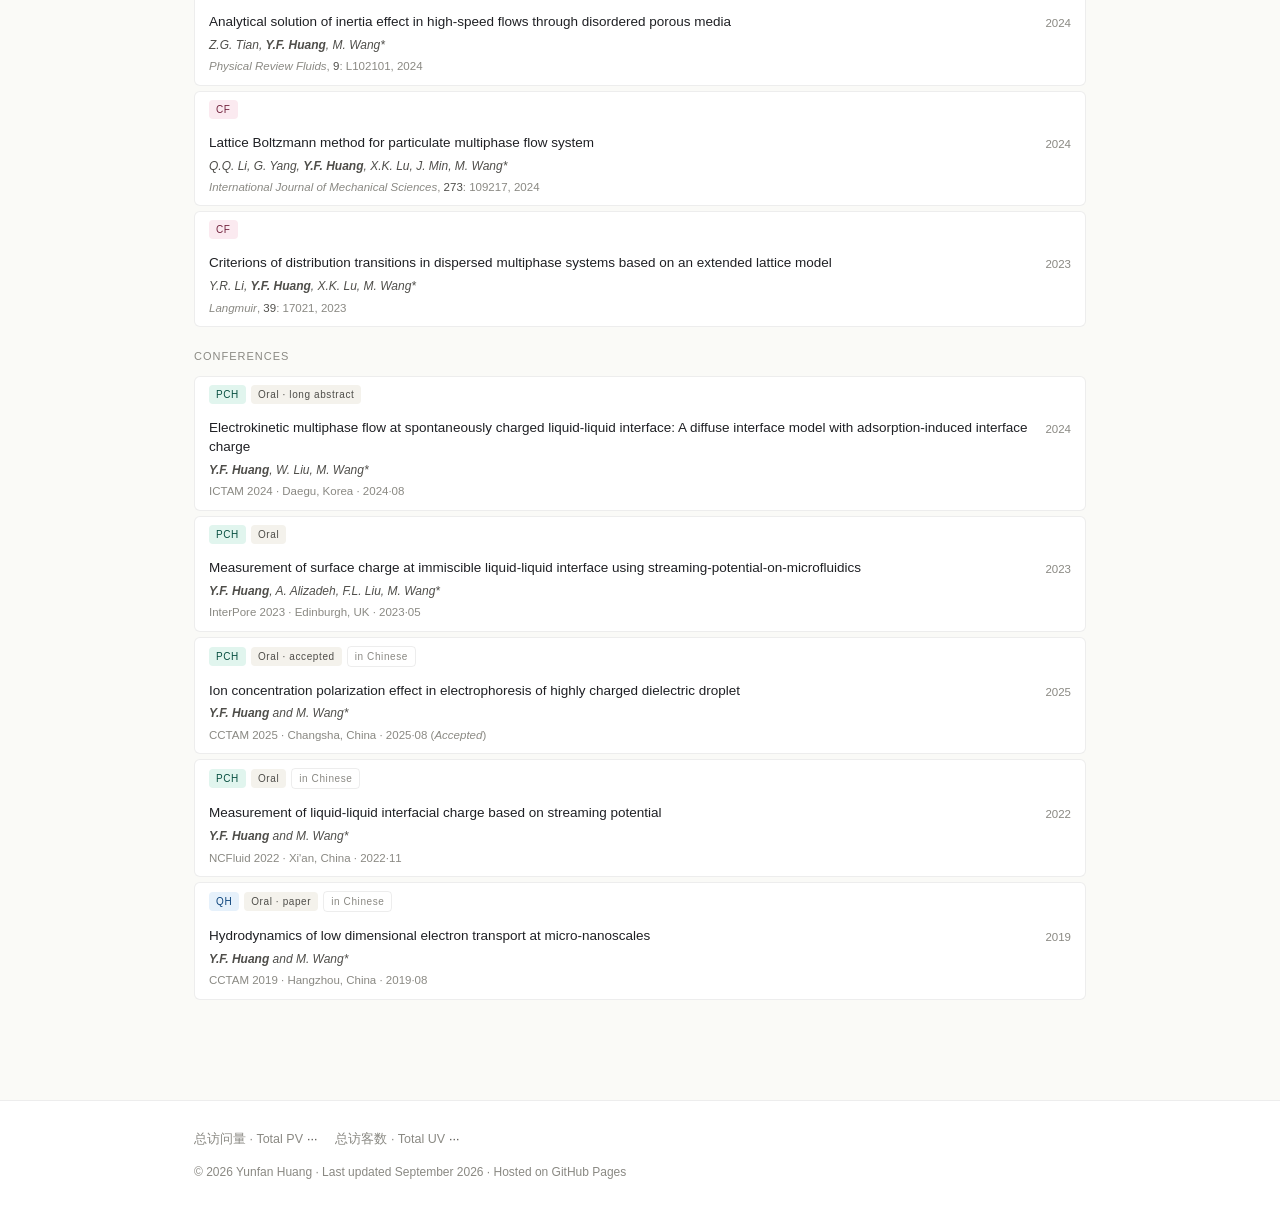
==== commit 10a1a571: "update the frontend" ====
--- a/index.html
+++ b/index.html
@@ -725,7 +725,7 @@
         <div>
           <p class="pub-title"><a href="./files/publications/[2025]-paper-CJTAM-EKmHD-app-一作.pdf" target="_blank" rel="noopener">Electrokinetic multiphase hydrodynamics: Mechanisms and applications</a></p>
           <p class="pub-authors"><b>Y.F. Huang</b> and M. Wang*</p>
-          <p class="pub-journal"><em>Chinese Journal of Theoretical and Applied Mechanics</em>, <b>57</b>: 2680, 2025. [in Chinese]</p>
+          <p class="pub-journal"><em>Chinese Journal of Theoretical and Applied Mechanics</em>, <b>57</b>: 2680, 2025</p>
         </div>
         <div class="pub-year">2025</div>
       </article>
@@ -739,7 +739,7 @@
         <div>
           <p class="pub-title"><a href="./files/publications/[2024]-paper-CJCP-NanoPhonon-二作.pdf" target="_blank" rel="noopener">Physics and modeling of phonon wave behaviors in nanoscale heat conduction</a></p>
           <p class="pub-authors">B. Liu, <b>Y.F. Huang</b>, M. Wang*</p>
-          <p class="pub-journal"><em>Chinese Journal of Computational Physics</em>, <b>41</b>: 746, 2024. [in Chinese]</p>
+          <p class="pub-journal"><em>Chinese Journal of Computational Physics</em>, <b>41</b>: 746, 2024</p>
         </div>
         <div class="pub-year">2024</div>
       </article>
@@ -779,7 +779,7 @@
         <div>
           <p class="pub-title"><a href="./files/publications/[2024]-paper-PRF-MixPart-一作.pdf" target="_blank" rel="noopener">Solvent mixing and ion partitioning effects in spontaneous charging and electrokinetic flow of immiscible liquid-liquid interface</a></p>
           <p class="pub-authors"><b>Y.F. Huang</b> and M. Wang*</p>
-          <p class="pub-journal"><em>Physical Review Fluids</em>, <b>9</b>: 103701, 2024.</p>
+          <p class="pub-journal"><em>Physical Review Fluids</em>, <b>9</b>: 103701, 2024</p>
         </div>
         <div class="pub-year">2024</div>
       </article>
@@ -830,7 +830,7 @@
         <div>
           <p class="pub-title"><a href="./files/publications/[2024]-paper-LXYSJ-HMT-LieG-一作.pdf" target="_blank" rel="noopener">Merging of mechanics and mathematical physics: A brief discussion on similarity method</a></p>
           <p class="pub-authors"><b>Y.F. Huang</b> and M. Wang*</p>
-          <p class="pub-journal"><em>Mechanics in Engineering</em>, <b>46</b>: 868, 2024. [in Chinese]</p>
+          <p class="pub-journal"><em>Mechanics in Engineering</em>, <b>46</b>: 868, 2024</p>
         </div>
         <div class="pub-year">2024</div>
       </article>
@@ -843,7 +843,7 @@
         <div>
           <p class="pub-title"><a href="./files/publications/[2017]-paper-LXYSJ-GRB-一作.pdf" target="_blank" rel="noopener">Relationship between the two loci of instant center of rigid body in plane motion</a></p>
           <p class="pub-authors"><b>Y.F. Huang</b></p>
-          <p class="pub-journal"><em>Mechanics in Engineering</em>, <b>3</b>: 306, 2017. [in Chinese]</p>
+          <p class="pub-journal"><em>Mechanics in Engineering</em>, <b>3</b>: 306, 2017</p>
         </div>
         <div class="pub-year">2017</div>
       </article>
@@ -930,7 +930,7 @@
         <div>
           <p class="pub-title"><a href="./files/publications/[2023]-paper-Langmuir-NP-二作.pdf" target="_blank" rel="noopener">Criterions of distribution transitions in dispersed multiphase systems based on an extended lattice model</a></p>
           <p class="pub-authors">Y.R. Li, <b>Y.F. Huang</b>, X.K. Lu, M. Wang*</p>
-          <p class="pub-journal"><u>Langmuir</u>, <b>39</b>: 17021, 2023</p>
+          <p class="pub-journal"><i>Langmuir</i>, <b>39</b>: 17021, 2023</p>
         </div>
         <div class="pub-year">2023</div>
       </article>
@@ -973,7 +973,7 @@
         <div>
           <p class="pub-title">Ion concentration polarization effect in electrophoresis of highly charged dielectric droplet</p>
           <p class="pub-authors"><b>Y.F. Huang</b> and M. Wang*</p>
-          <p class="pub-journal">CCTAM 2025 · Changsha, China · 2025·08. <i>Accepted</i> [in Chinese]</p>
+          <p class="pub-journal">CCTAM 2025 · Changsha, China · 2025·08 (<i>Accepted</i>)</p>
         </div>
         <div class="pub-year">2025</div>
       </article>
@@ -987,7 +987,7 @@
         <div>
           <p class="pub-title">Measurement of liquid-liquid interfacial charge based on streaming potential</p>
           <p class="pub-authors"><b>Y.F. Huang</b> and M. Wang*</p>
-          <p class="pub-journal">NCFluid 2022 · Xi'an, China · 2022·11. [in Chinese]</p>
+          <p class="pub-journal">NCFluid 2022 · Xi'an, China · 2022·11</p>
         </div>
         <div class="pub-year">2022</div>
       </article>
@@ -1001,7 +1001,7 @@
         <div>
           <p class="pub-title">Hydrodynamics of low dimensional electron transport at micro-nanoscales</p>
           <p class="pub-authors"><b>Y.F. Huang</b> and M. Wang*</p>
-          <p class="pub-journal">CCTAM 2019 · Hangzhou, China · 2019·08. [in Chinese]</p>
+          <p class="pub-journal">CCTAM 2019 · Hangzhou, China · 2019·08</p>
         </div>
         <div class="pub-year">2019</div>
       </article>
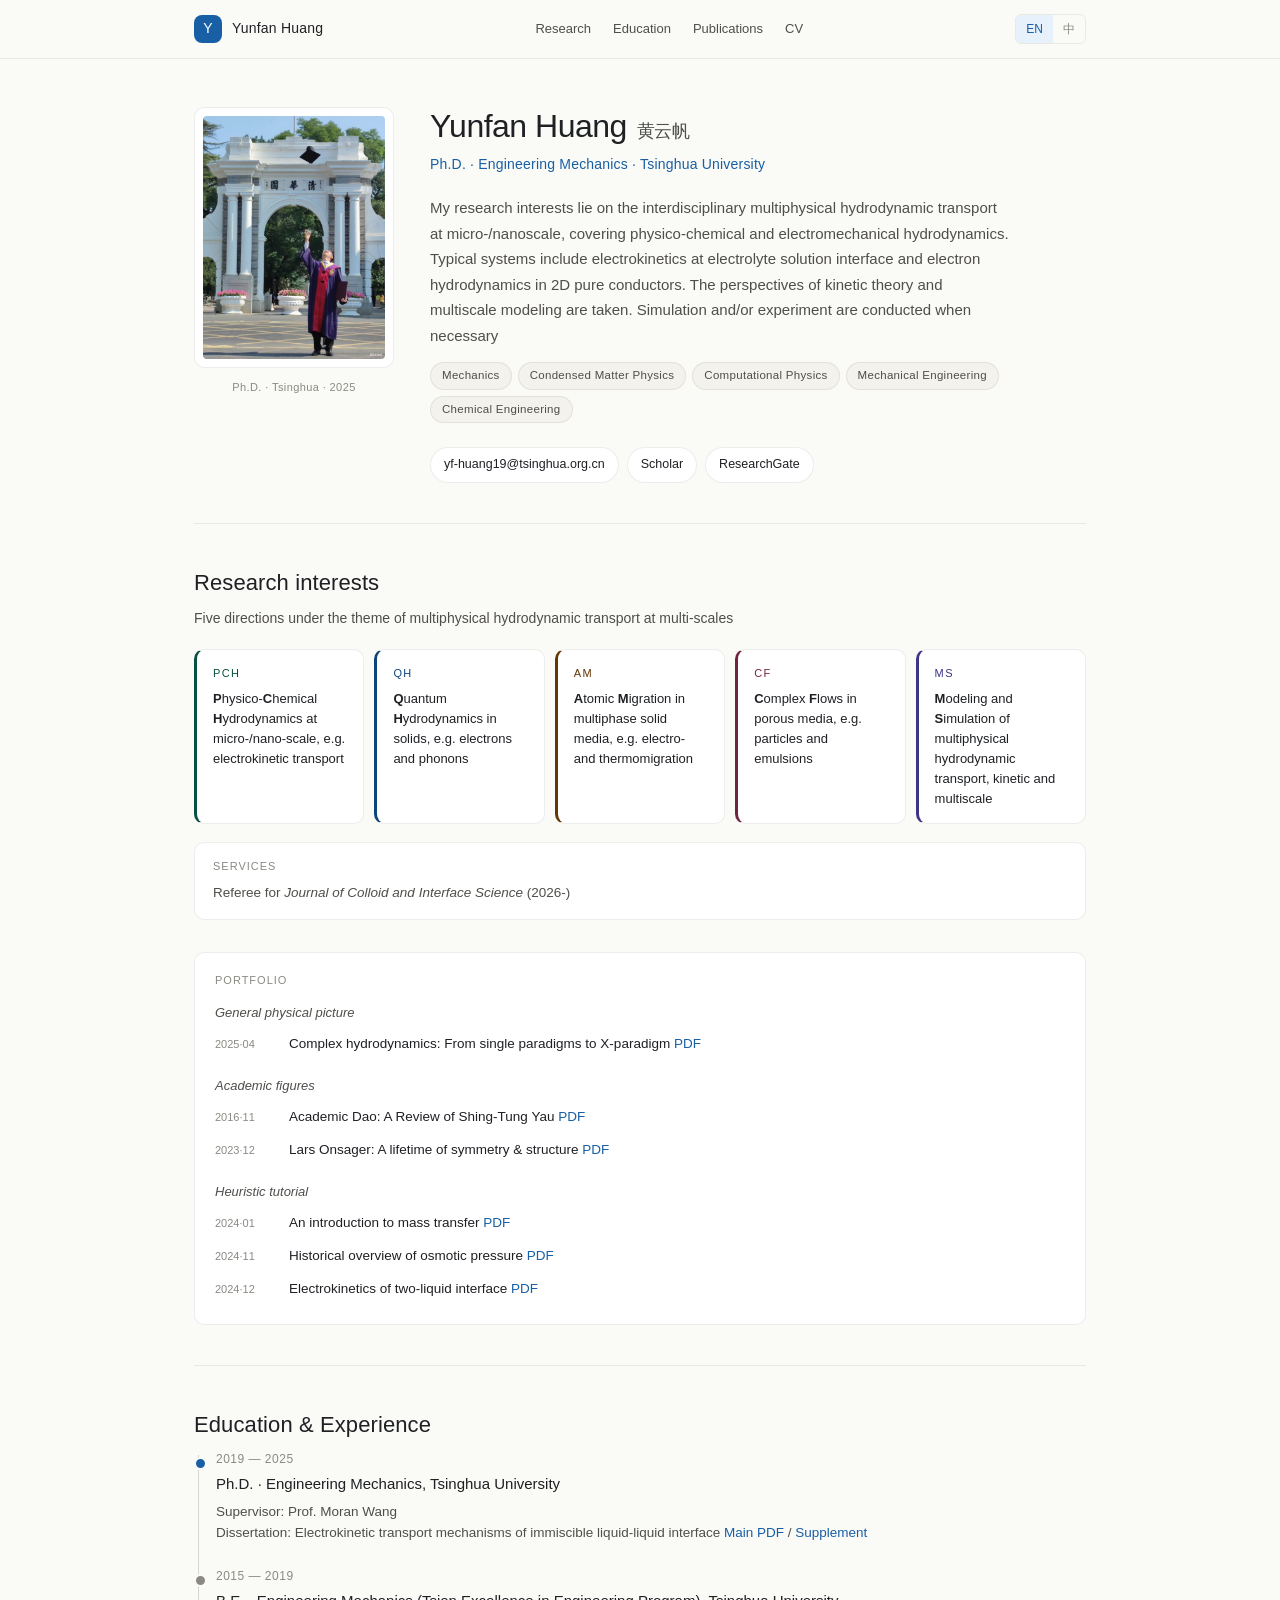
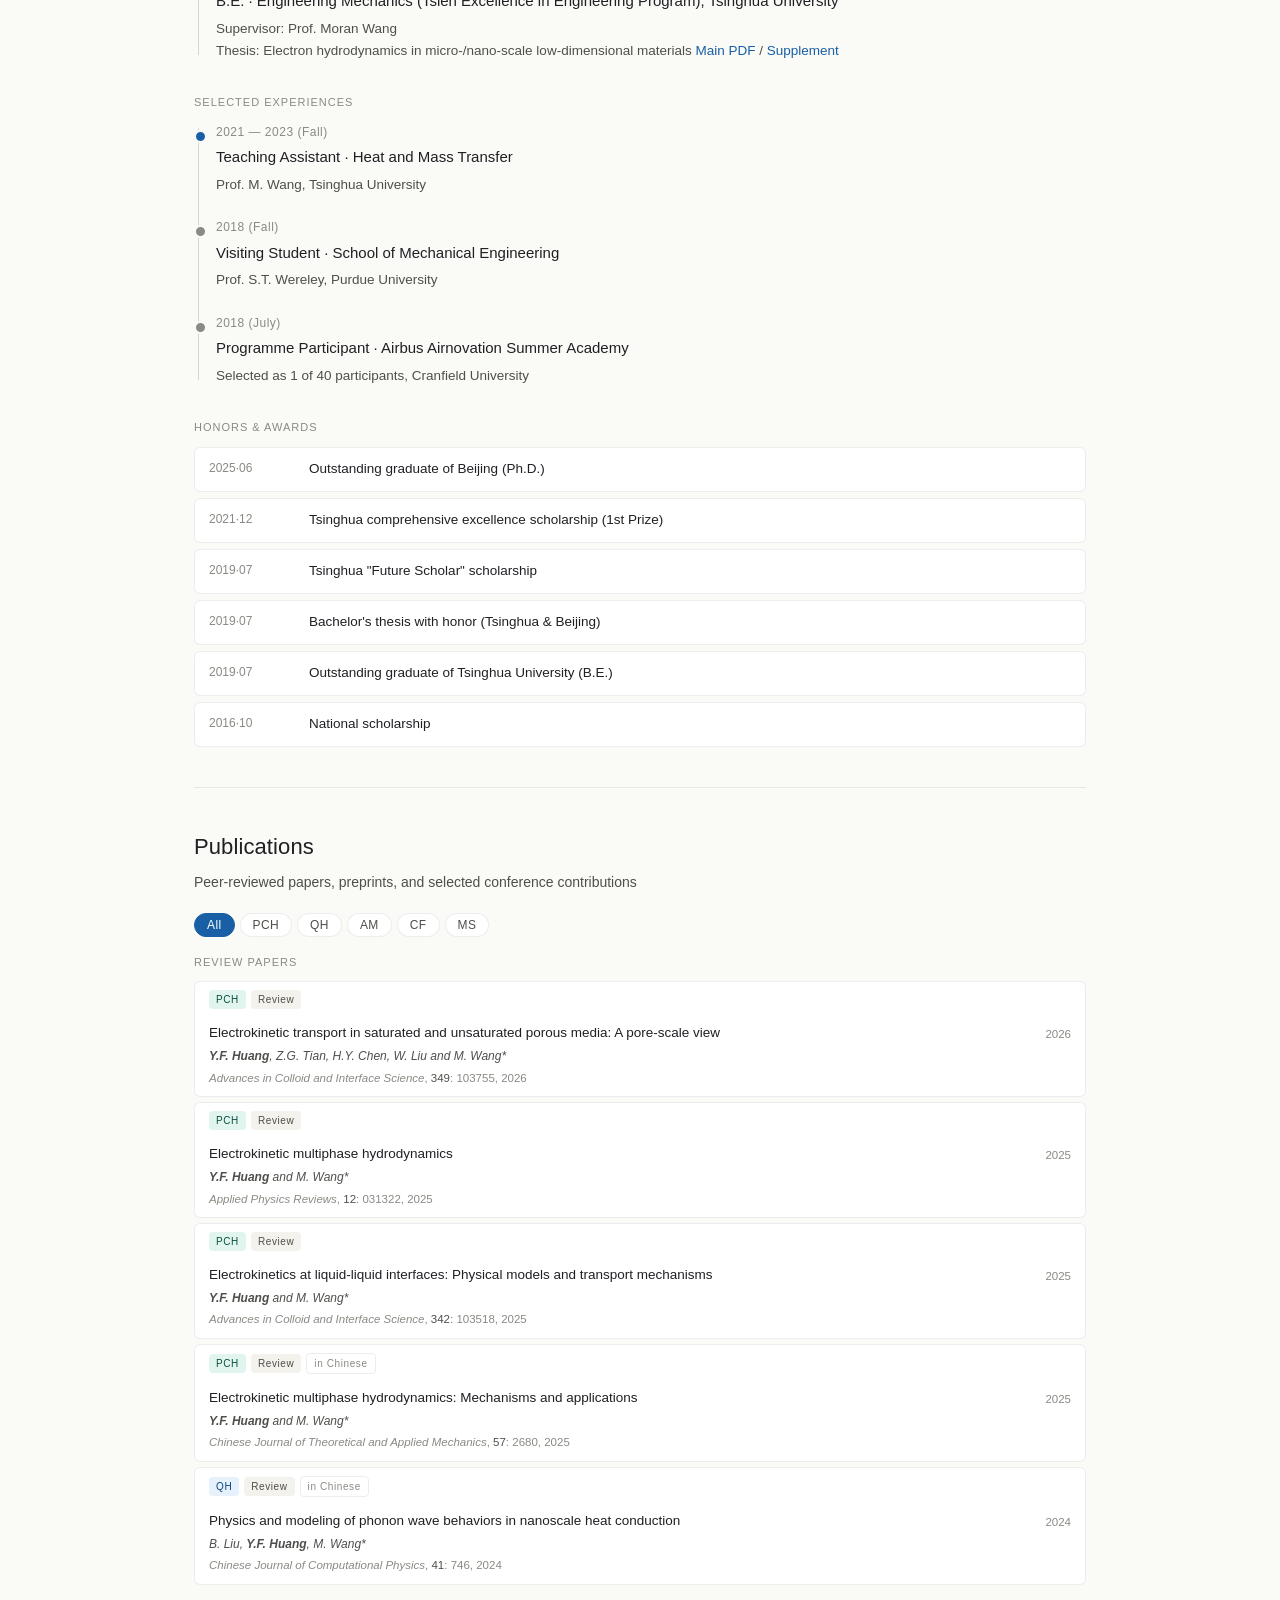
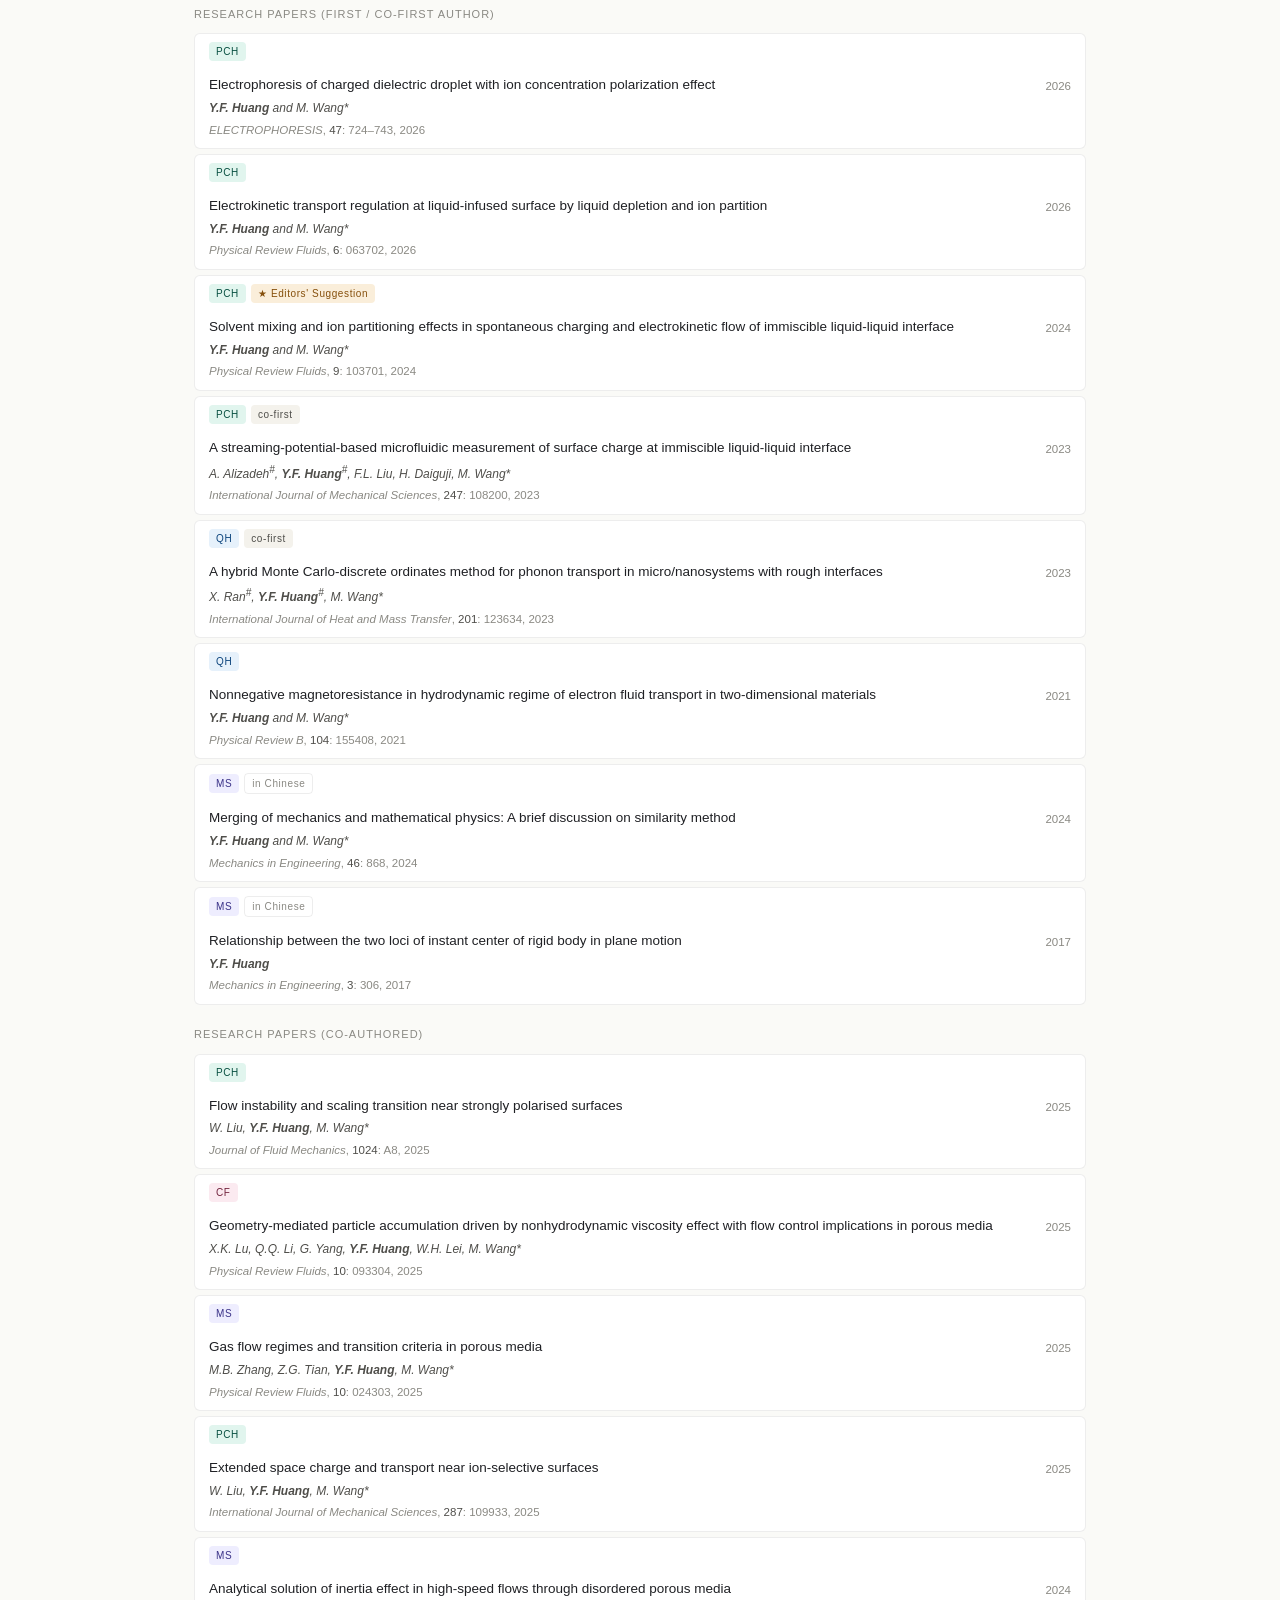
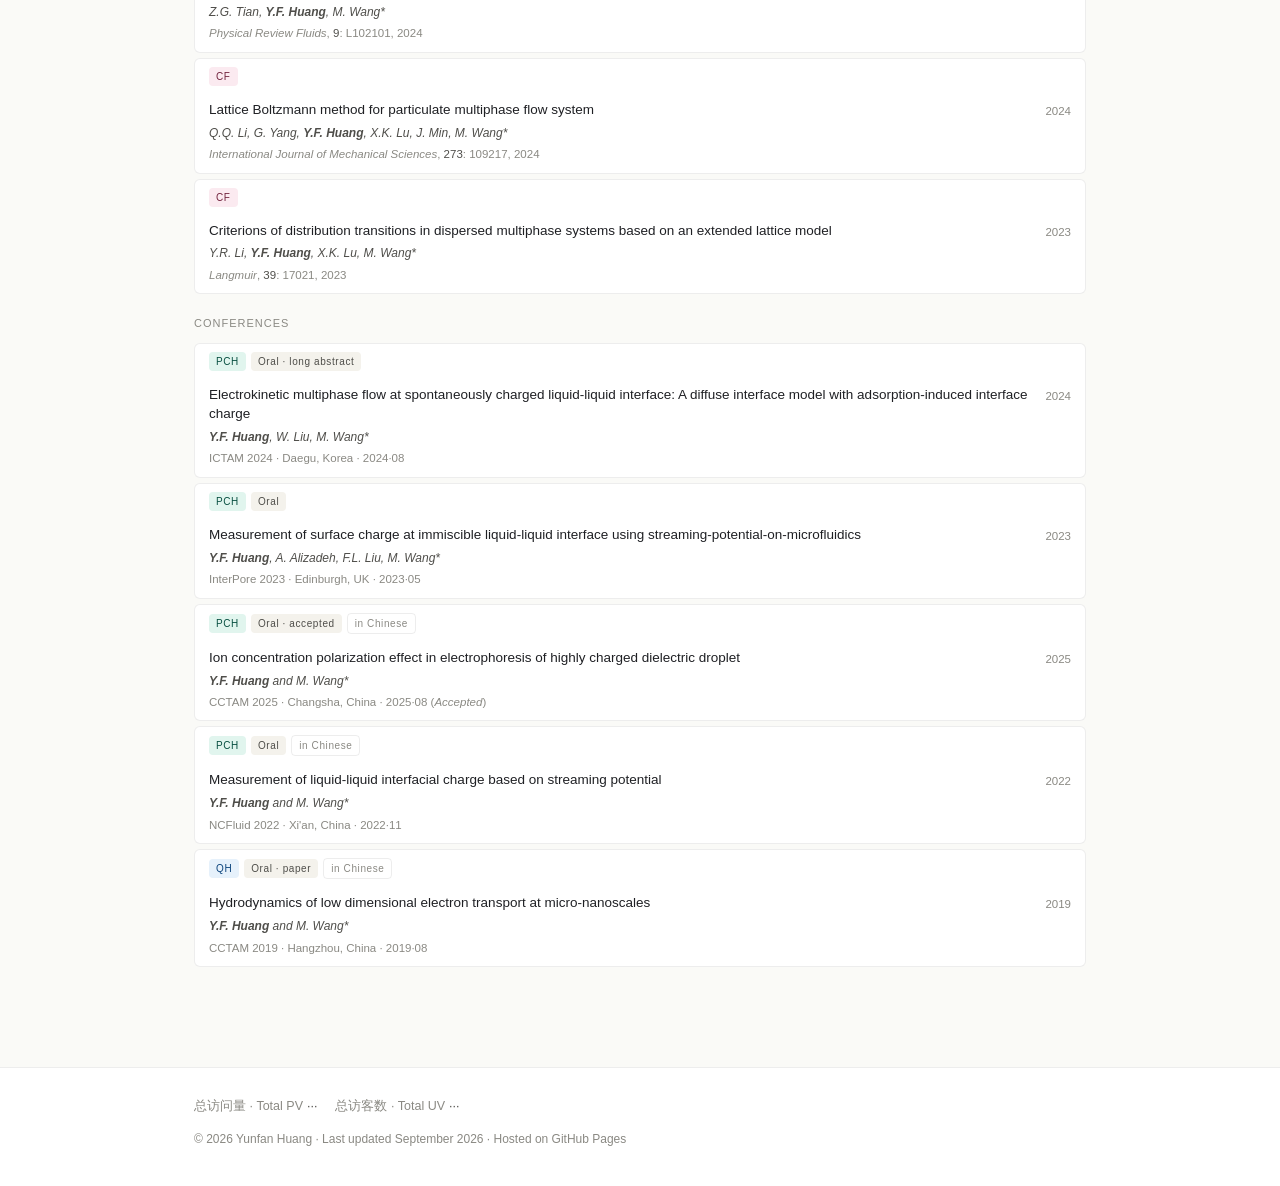
==== commit cc8920ec: "modify: 修改博士论文补充材料，增加符号与缩略语说明页" ====
--- a/index.html
+++ b/index.html
@@ -575,15 +575,15 @@
 
     <div class="services">
       <h4>Services</h4>
-      Referee for <i>Journal of Colloid and Interface Science</i></div>
+      Referee for <i>Journal of Colloid and Interface Science</i> (2026-)
+    </div>
 
     <div class="portfolio-block">
       <h4>Portfolio</h4>
       <div class="portfolio-group">
         <span class="group-title">General physical picture</span>
         <ul class="portfolio-list">
-          <li><span class="port-date">2025·02</span><span>Electrokinetic multiphase hydrodynamics: An overview <a href="./files/portfolios/Phys_1_EKmHD_overview_202502.pdf" target="_blank" rel="noopener">PDF</a></span></li>
-          <li><span class="port-date">2025·04</span><span>Complex hydrodynamics: From single paradigms to X-paradigm <a href="./files/portfolios/Phys_2_Complex_hydrodyn_202504.pdf" target="_blank" rel="noopener">PDF</a></span></li>
+          <li><span class="port-date">2025·04</span><span>Complex hydrodynamics: From single paradigms to X-paradigm <a href="./files/portfolios/Phys_1_Complex_hydrodyn_202504.pdf" target="_blank" rel="noopener">PDF</a></span></li>
         </ul>
       </div>
       <div class="portfolio-group">
@@ -614,7 +614,8 @@
         <div class="timeline-title">Ph.D. · Engineering Mechanics, Tsinghua University</div>
         <div class="timeline-detail">
           Supervisor: Prof. Moran Wang<br>
-          Dissertation: Electrokinetic transport mechanisms of immiscible liquid-liquid interface <a href="files/thesis/Dissertation_0_Doctor_EKmHD_online.pdf" target="_blank" rel="noopener">PDF</a>
+          Dissertation: Electrokinetic transport mechanisms of immiscible liquid-liquid interface <a href="files/thesis/Dissertation_Doctor_EKmHD_online.pdf" target="_blank" rel="noopener">Main PDF</a> /
+          <a href="files/thesis/Dissertation_Doctor_EKmHD_supp_online.pdf" target="_blank" rel="noopener">Supplement</a>
         </div>
       </div>
       <div class="timeline-item muted">
@@ -623,8 +624,8 @@
         <div class="timeline-detail">
           Supervisor: Prof. Moran Wang<br>
           Thesis: Electron hydrodynamics in micro-/nano-scale low-dimensional materials
-          <a href="files/thesis/Thesis_1_Undergrad_eMHD_online.pdf" target="_blank" rel="noopener">Main PDF</a> /
-          <a href="files/thesis/Thesis_2_Undergrad_eMHD_supp_online.pdf" target="_blank" rel="noopener">Supplement</a>
+          <a href="files/thesis/Thesis_Undergrad_eMHD_online.pdf" target="_blank" rel="noopener">Main PDF</a> /
+          <a href="files/thesis/Thesis_Undergrad_eMHD_supp_online.pdf" target="_blank" rel="noopener">Supplement</a>
         </div>
       </div>
     </div>
@@ -698,7 +699,7 @@
         <div>
           <p class="pub-title"><a href="./files/publications/[2025]-paper-APR-EKmHD-mthd-一作-main.pdf" target="_blank" rel="noopener">Electrokinetic multiphase hydrodynamics</a></p>
           <p class="pub-authors"><b>Y.F. Huang</b> and M. Wang*</p>
-          <p class="pub-journal"><b><em>Applied Physics Reviews</em></b>, <b>12</b>: 031322, 2025</p>
+          <p class="pub-journal"><em>Applied Physics Reviews</em>, <b>12</b>: 031322, 2025</p>
         </div>
         <div class="pub-year">2025</div>
       </article>
@@ -711,7 +712,7 @@
         <div>
           <p class="pub-title"><a href="./files/publications/[2025]-paper-ACIS-EKmHD-phys-一作.pdf" target="_blank" rel="noopener">Electrokinetics at liquid-liquid interfaces: Physical models and transport mechanisms</a></p>
           <p class="pub-authors"><b>Y.F. Huang</b> and M. Wang*</p>
-          <p class="pub-journal"><b><em>Advances in Colloid and Interface Science</em></b>, <b>342</b>: 103518, 2025</p>
+          <p class="pub-journal"><em>Advances in Colloid and Interface Science</em>, <b>342</b>: 103518, 2025</p>
         </div>
         <div class="pub-year">2025</div>
       </article>
@@ -817,7 +818,7 @@
         <div>
           <p class="pub-title"><a href="./files/publications/[2021]-paper-PRB-eMHD-一作.pdf" target="_blank" rel="noopener">Nonnegative magnetoresistance in hydrodynamic regime of electron fluid transport in two-dimensional materials</a></p>
           <p class="pub-authors"><b>Y.F. Huang</b> and M. Wang*</p>
-          <p class="pub-journal"><b><em>Physical Review B</em></b>, <b>104</b>: 155408, 2021</p>
+          <p class="pub-journal"><em>Physical Review B</em>, <b>104</b>: 155408, 2021</p>
         </div>
         <div class="pub-year">2021</div>
       </article>
@@ -858,7 +859,7 @@
         <div>
           <p class="pub-title"><a href="./files/publications/[2025]-paper-JFM-EC-二作.pdf" target="_blank" rel="noopener">Flow instability and scaling transition near strongly polarised surfaces</a></p>
           <p class="pub-authors">W. Liu, <b>Y.F. Huang</b>, M. Wang*</p>
-          <p class="pub-journal"><b><em>Journal of Fluid Mechanics</em></b>, <b>1024</b>: A8, 2025</p>
+          <p class="pub-journal"><em>Journal of Fluid Mechanics</em>, <b>1024</b>: A8, 2025</p>
         </div>
         <div class="pub-year">2025</div>
       </article>
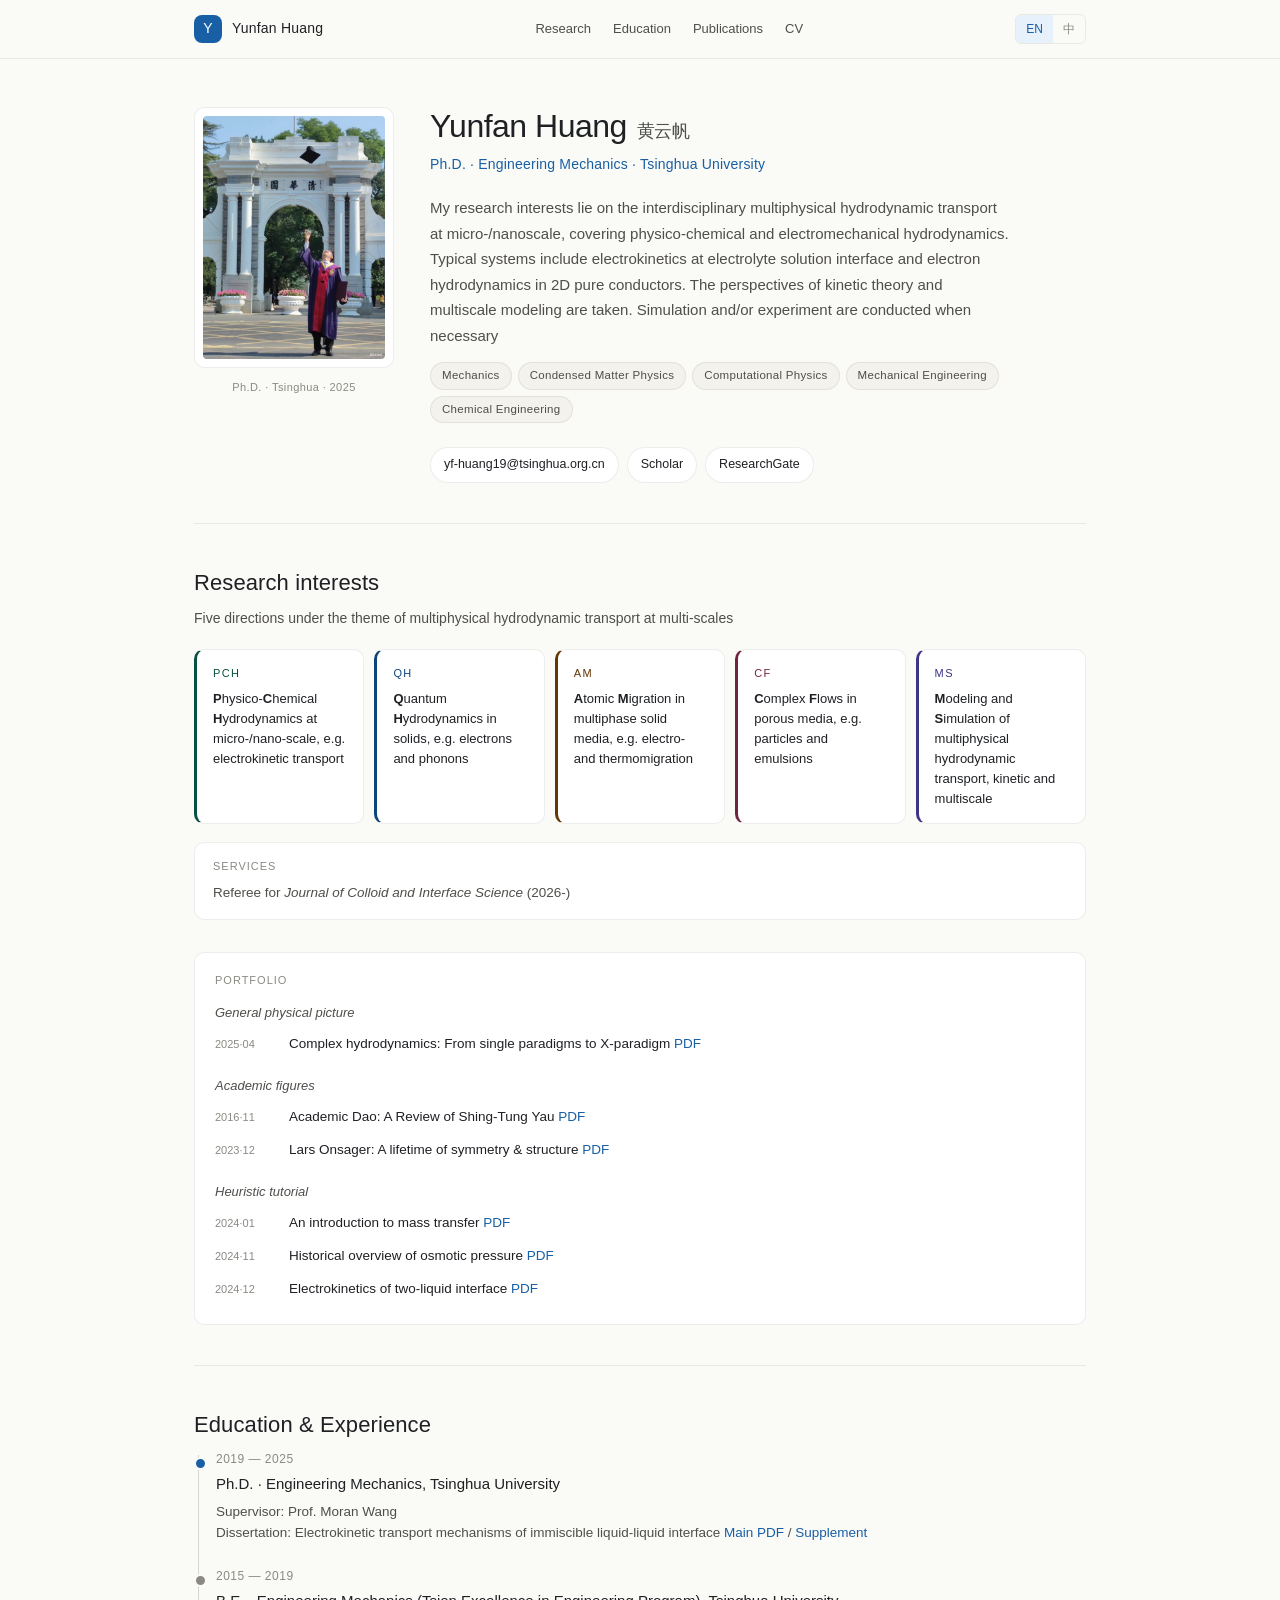
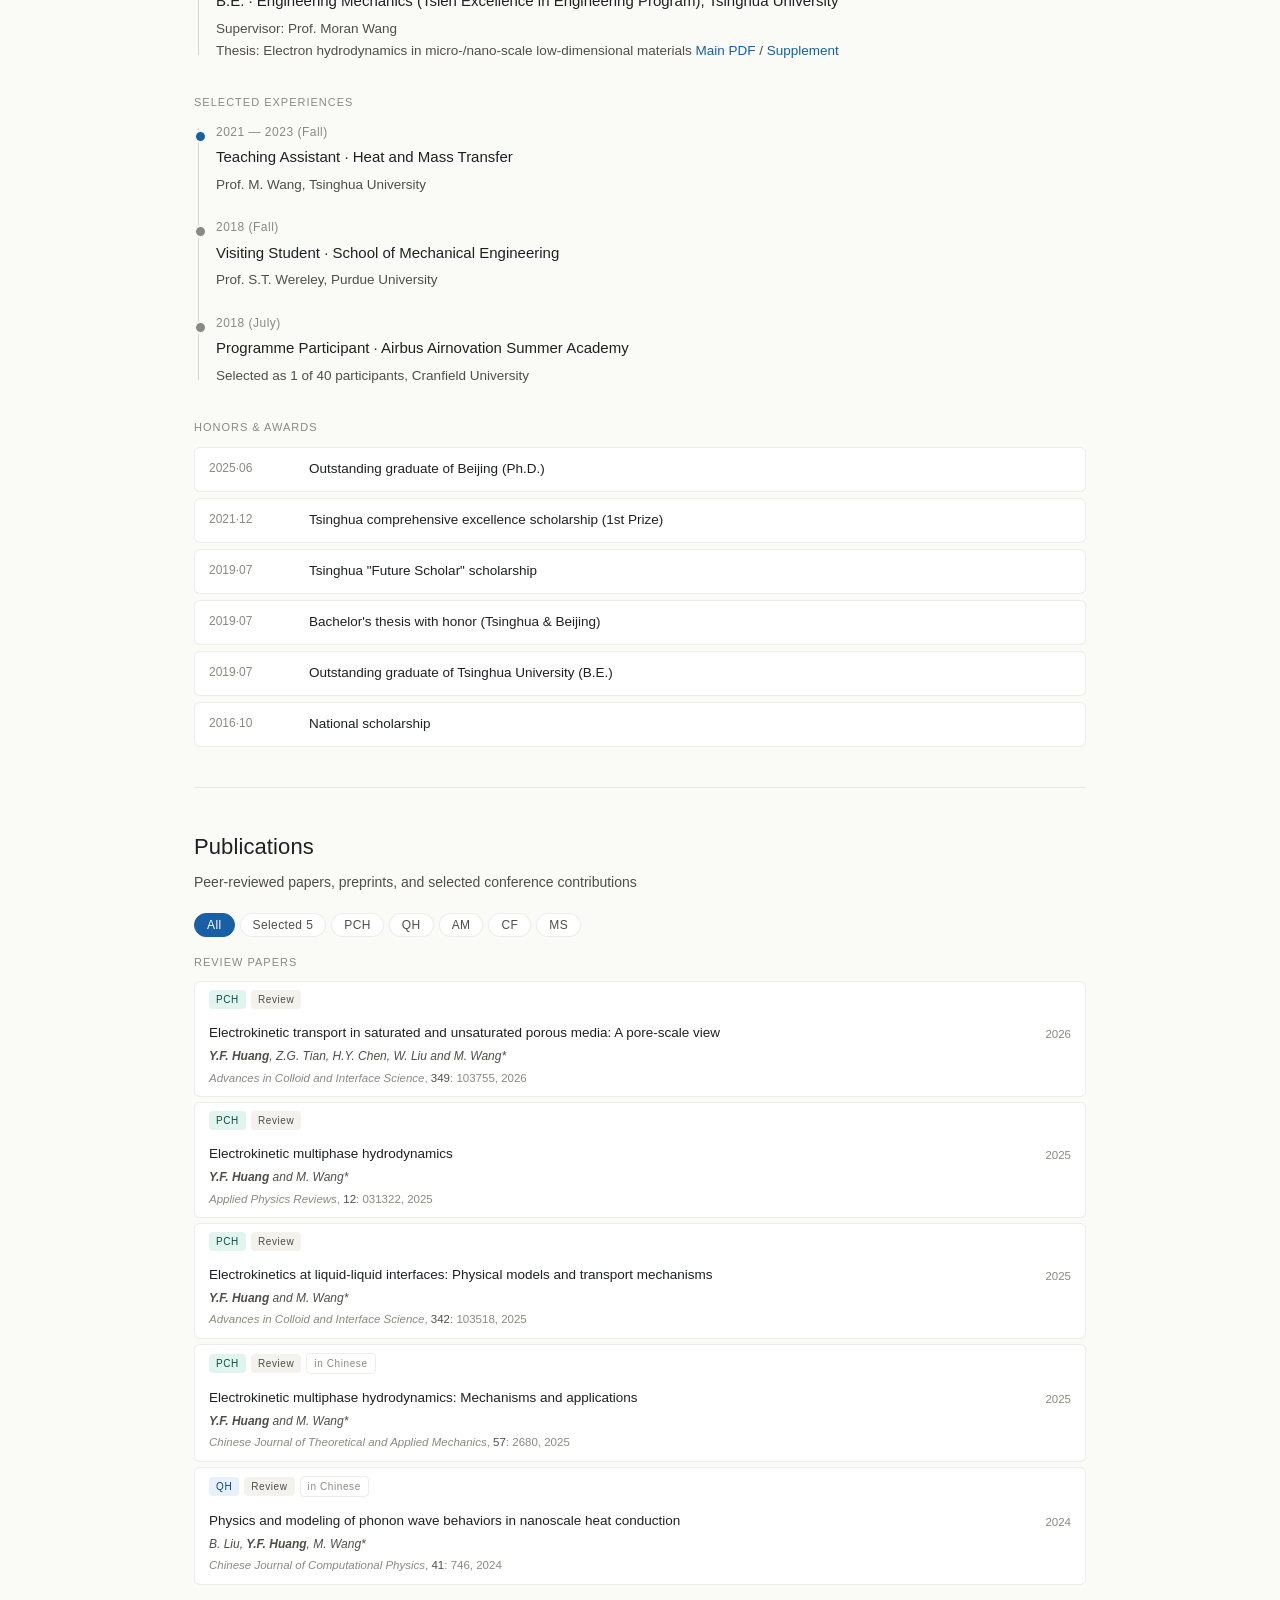
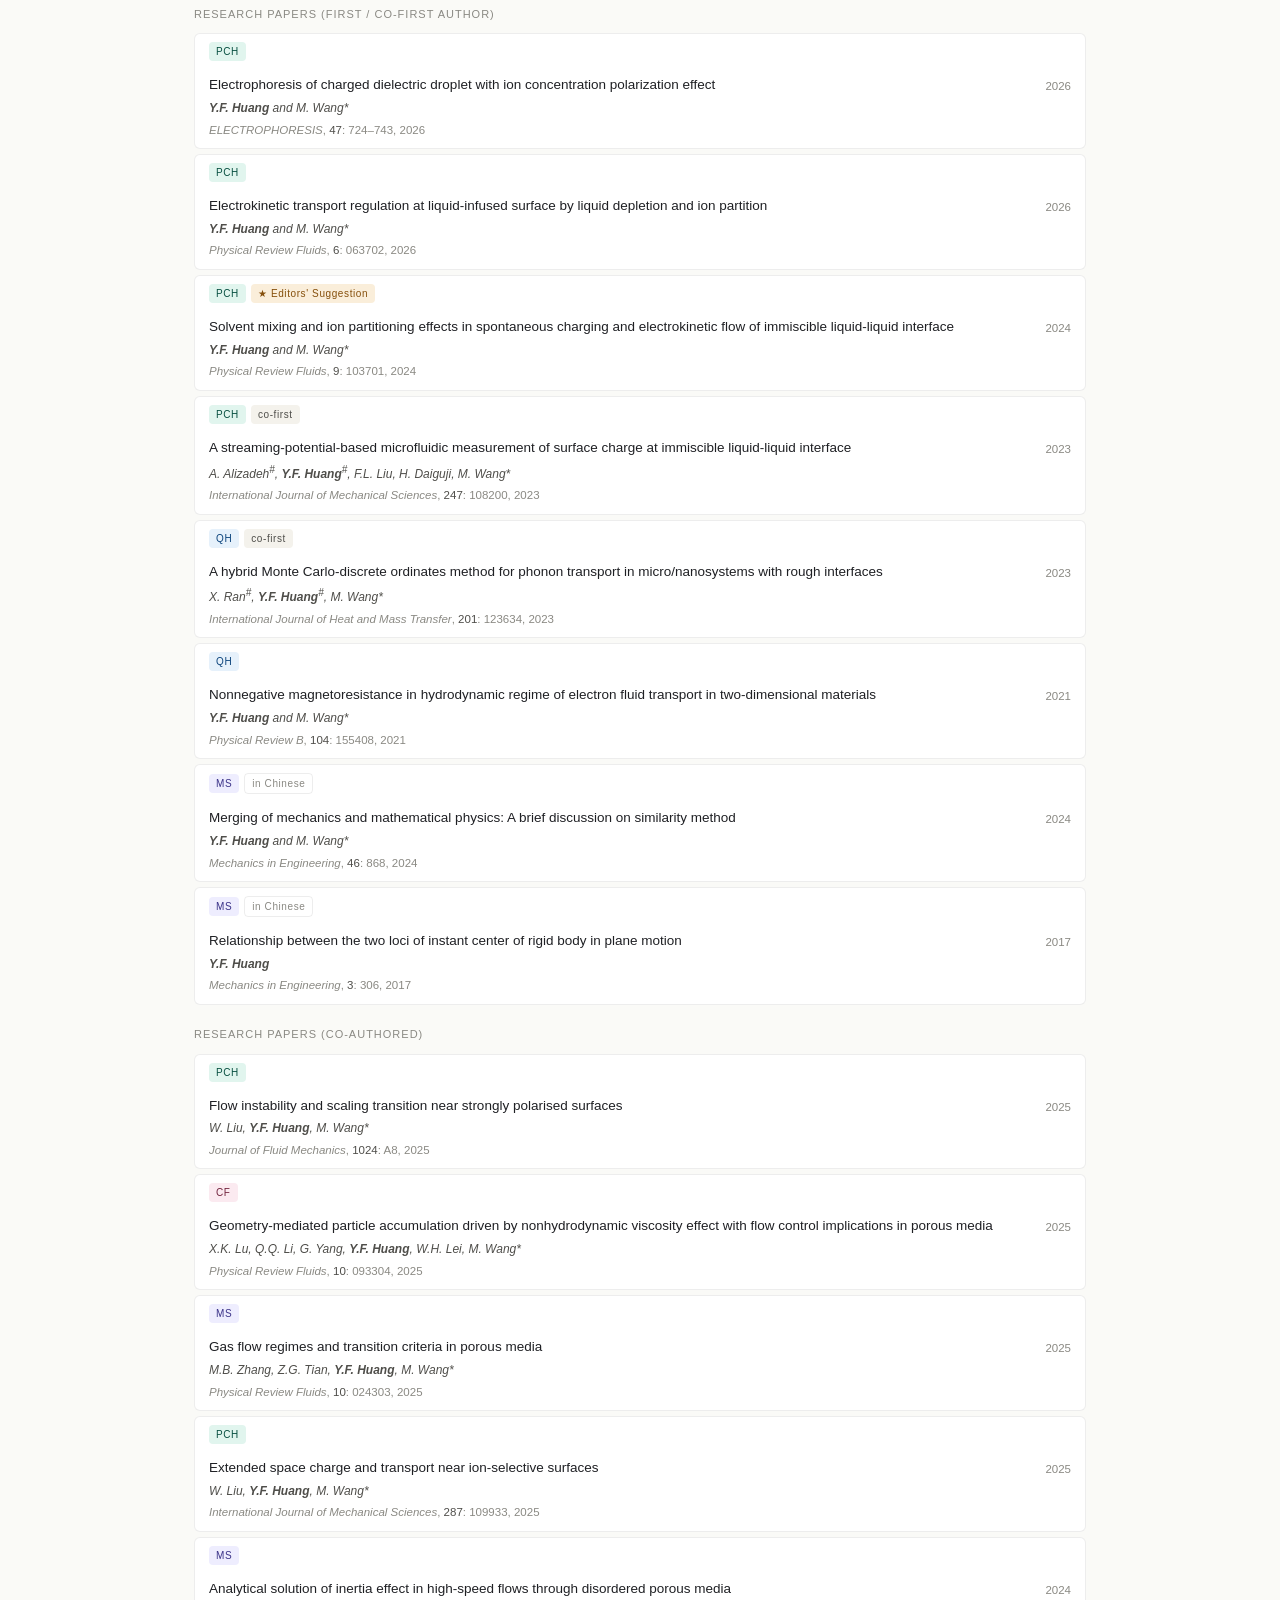
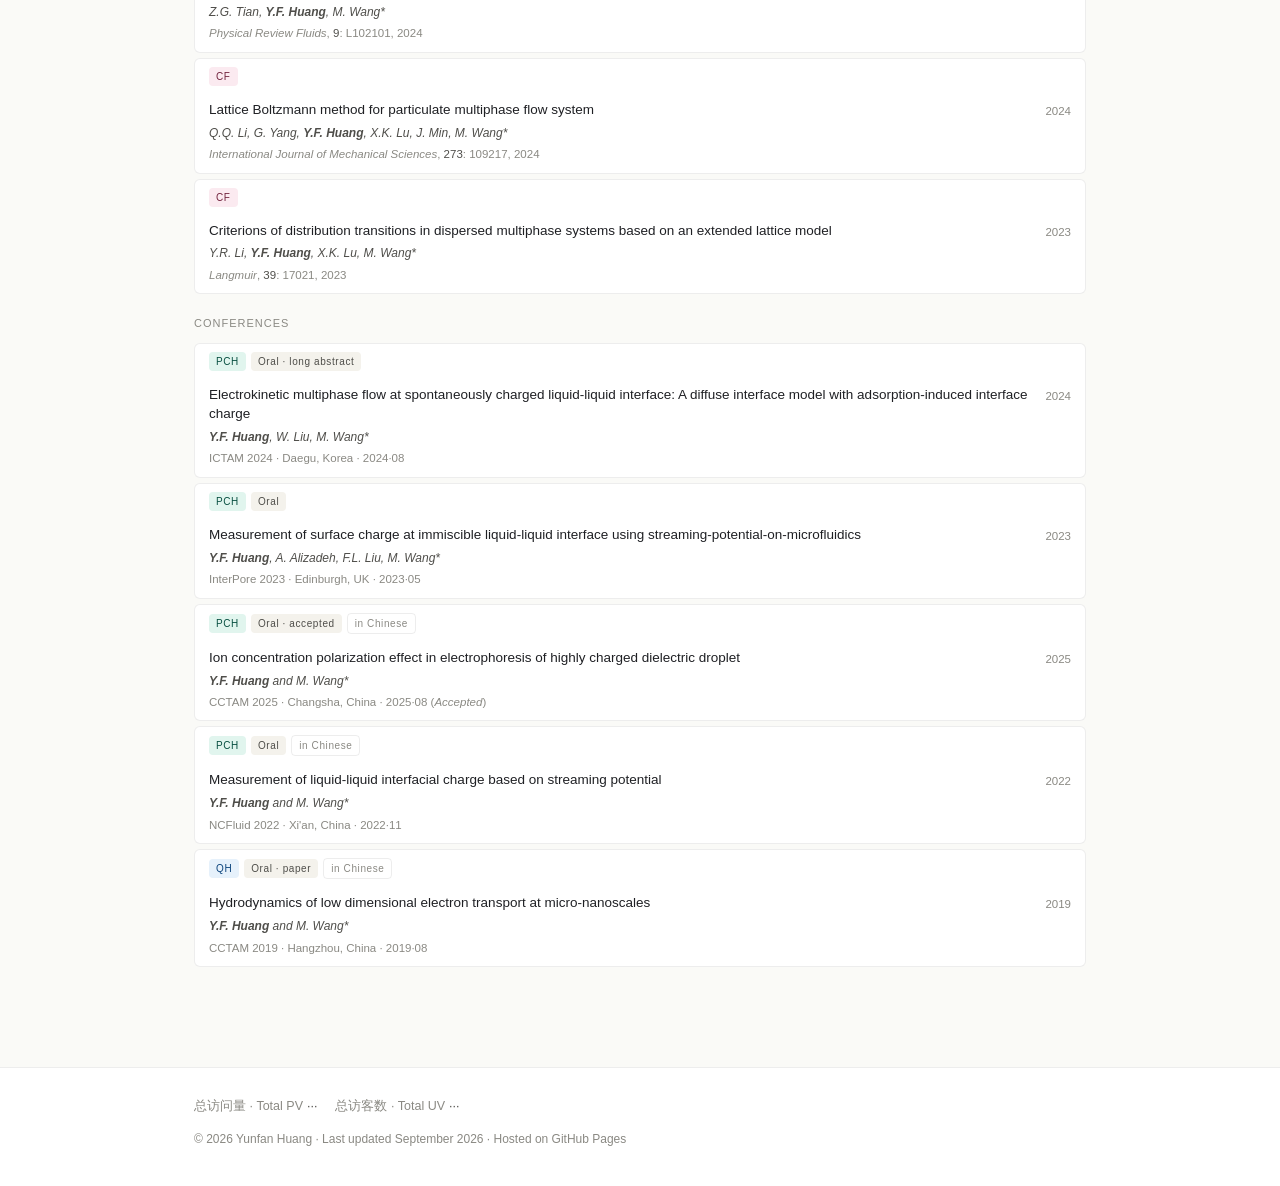
==== commit 43ce0505: "add Selected publication button" ====
--- a/index.html
+++ b/index.html
@@ -1,12 +1,12 @@
 <!DOCTYPE html>
-<html lang="en">
-<head>
-<meta charset="UTF-8">
-<meta name="viewport" content="width=device-width, initial-scale=1.0">
+<html lang="en" data-page-node-id="IVKTHpfAkL5t3oGPyBVIvK">
+<head data-page-node-id="PtH66OmSZVoonvEhSSvrZF">
+<meta charset="UTF-8" data-page-node-id="mrCOCHbqIxLdMonyu1bRh0">
+<meta name="viewport" content="width=device-width, initial-scale=1.0" data-page-node-id="pJxzOf19nRjLe3VGW9eK69">
 <title>Yunfan Huang · 黄云帆 — Personal Homepage</title>
-<meta name="description" content="Yunfan Huang (黄云帆), Ph.D. in Engineering Mechanics from Tsinghua University. Research on electrokinetic transport at immiscible liquid-liquid interfaces and multiscale modeling.">
-<meta name="author" content="Yunfan Huang">
-<link rel="icon" href="favicon.svg" type="image/svg+xml">
+<meta name="description" content="Yunfan Huang (黄云帆), Ph.D. in Engineering Mechanics from Tsinghua University. Research on electrokinetic transport at immiscible liquid-liquid interfaces and multiscale modeling." data-page-node-id="l7jtGCJQn1FujAYEdRdyzN">
+<meta name="author" content="Yunfan Huang" data-page-node-id="v8EcsGkPEcr0OrSJzyqQBs">
+<link rel="icon" href="favicon.svg" type="image/svg+xml" data-page-node-id="yYOZwi3cobHHMELcRAWPmd">
 <style>
 :root {
   --bg-page: #FAFAF7;
@@ -491,538 +491,539 @@
 }
 </style>
 </head>
-<body>
-
-<header class="topnav">
-  <div class="topnav-inner">
-    <a href="#top" class="brand">
-      <span class="brand-mark">Y</span>
-      <span>Yunfan Huang</span>
+<body data-page-node-id="Cv4oPhjn104Gyu9jgSDa05">
+
+<header class="topnav" data-page-node-id="mgARH6qPMaZEYzZAPhgrQ0">
+  <div class="topnav-inner" data-page-node-id="EPqifFK0RF0EgA7g3vhIP0">
+    <a href="#top" class="brand" data-page-node-id="vklPvCHwfLn4IGhBkCGGah">
+      <span class="brand-mark" data-page-node-id="kR8LN6HTA8dCkHNsNyR7oj">Y</span>
+      <span data-page-node-id="5a05gwq6rsZkF14uyuWy1O">Yunfan Huang</span>
     </a>
-    <nav class="nav-links">
-      <a href="#research">Research</a>
-      <a href="#education">Education</a>
-      <a href="#publications">Publications</a>
-      <a href="personal_CV.html">CV</a>
+    <nav class="nav-links" data-page-node-id="OzlptdGCVDrhZIPjXrpX45">
+      <a href="#research" data-page-node-id="VBTCvXEbYKlUUSaoclmKKp">Research</a>
+      <a href="#education" data-page-node-id="gAcYEtUKsVprt6xkSIKBIn">Education</a>
+      <a href="#publications" data-page-node-id="kFiZiVoMVLTGicIL4w1Nrg">Publications</a>
+      <a href="personal_CV.html" data-page-node-id="xrf4n1fQ8kBXc1CM35vFHC">CV</a>
     </nav>
-    <div class="lang-switch">
-      <a href="index.html" class="active">EN</a>
-      <a href="index_zh.html">中</a>
+    <div class="lang-switch" data-page-node-id="Ean0z5USiTXyetsx1DWaXZ">
+      <a href="index.html" class="active" data-page-node-id="GOdpkUvu9iWm0jp2xZDENF">EN</a>
+      <a href="index_zh.html" data-page-node-id="KC1MLWBdYfNjglRW7KZBZi">中</a>
     </div>
   </div>
 </header>
 
-<main class="container" id="top">
+<main class="container" id="top" data-page-node-id="OCbfRJgZeruL4onkLtONV2">
 
   <!-- ===================== HERO ===================== -->
-  <section class="hero">
-    <div>
-      <div class="photo-frame">
-        <img src="figs/photo.jpg" alt="Yunfan Huang" width="200" height="250">
-      </div>
-      <p class="photo-meta">Ph.D. · Tsinghua · 2025</p>
-    </div>
-    <div class="bio">
-      <h1>Yunfan Huang<span class="cn-name">黄云帆</span></h1>
-      <p class="title-line">Ph.D. · Engineering Mechanics · Tsinghua University</p>
-      <p class="tagline">
+  <section class="hero" data-page-node-id="i92lWN6feuUqx36z8UJlno">
+    <div data-page-node-id="Q7U4harLEZsRRpq9R53HgS">
+      <div class="photo-frame" data-page-node-id="ErtqSGgaceKYA61fZocKbN">
+        <img src="figs/photo.jpg" alt="Yunfan Huang" width="200" height="250" data-page-node-id="lX5K21Ch4Wq6WLqwlAdh8j">
+      </div>
+      <p class="photo-meta" data-page-node-id="8Eru4yxPvKfuplJsvpWiLT">Ph.D. · Tsinghua · 2025</p>
+    </div>
+    <div class="bio" data-page-node-id="4ZtQwbJgThichl3e18nSq7">
+      <h1 data-page-node-id="YRObDKuRcBeNMLWqJjQOpU">Yunfan Huang<span class="cn-name" data-page-node-id="15mOqK1CFTOnvOznYRMuCk">黄云帆</span></h1>
+      <p class="title-line" data-page-node-id="5xc3RwuZc607wosDFINeIY">Ph.D. · Engineering Mechanics · Tsinghua University</p>
+      <p class="tagline" data-page-node-id="yJlbf6ez6mRurIaLPFIEy7">
         My research interests lie on the interdisciplinary multiphysical hydrodynamic transport at micro-/nanoscale, covering physico-chemical and electromechanical hydrodynamics. Typical systems include electrokinetics at electrolyte solution interface and electron hydrodynamics in 2D pure conductors. The perspectives of kinetic theory and multiscale modeling are taken. Simulation and/or experiment are conducted when necessary
       </p>
-      <div class="disc-pills">
-        <span class="disc">Mechanics</span>
-        <span class="disc">Condensed Matter Physics</span>
-        <span class="disc">Computational Physics</span>
-        <span class="disc">Mechanical Engineering</span>
-        <span class="disc">Chemical Engineering</span>
-      </div>
-      <div class="contact-chips">
-        <a class="chip" href="mailto:yf-huang19@tsinghua.org.cn">yf-huang19@tsinghua.org.cn</a>
-        <a class="chip" href="https://scholar.google.com/citations?user=uXD8AFoAAAAJ&hl=en&oi=ao" target="_blank" rel="noopener">Scholar</a>
-        <a class="chip" href="https://www.researchgate.net/profile/Yunfan-Huang" target="_blank" rel="noopener">ResearchGate</a>
+      <div class="disc-pills" data-page-node-id="eHY2xCcVBbDtKwEzEuPFhD">
+        <span class="disc" data-page-node-id="ffWBYfnaH8jPNvq0Ms077Z">Mechanics</span>
+        <span class="disc" data-page-node-id="ETOgt16WrwYYdEGUUbXe0i">Condensed Matter Physics</span>
+        <span class="disc" data-page-node-id="Uo0tUGvpX8nHaJVCFVgaYB">Computational Physics</span>
+        <span class="disc" data-page-node-id="28314cW0XRqveUa22vCnRq">Mechanical Engineering</span>
+        <span class="disc" data-page-node-id="ulXlgbGJ9HYjQvQWIil1kW">Chemical Engineering</span>
+      </div>
+      <div class="contact-chips" data-page-node-id="600EZxstlYz22yuTGA8BpW">
+        <a class="chip" href="mailto:yf-huang19@tsinghua.org.cn" data-page-node-id="2a6tO5HIAjjlx1kbmpeV8H">yf-huang19@tsinghua.org.cn</a>
+        <a class="chip" href="https://scholar.google.com/citations?user=uXD8AFoAAAAJ&hl=en&oi=ao" target="_blank" rel="noopener" data-page-node-id="0y7DFlmWvlusEPfd8dCSvq">Scholar</a>
+        <a class="chip" href="https://www.researchgate.net/profile/Yunfan-Huang" target="_blank" rel="noopener" data-page-node-id="B8E8JhGZ7ZiXUkiNFlZ70H">ResearchGate</a>
       </div>
     </div>
   </section>
 
   <!-- ===================== RESEARCH ===================== -->
-  <section id="research" class="section">
-    <h2>Research interests</h2>
-    <p class="section-lead">
+  <section id="research" class="section" data-page-node-id="UJvgg4xvFu2OZDaDgxxACA">
+    <h2 data-page-node-id="dZ5HMXfgFZVosuY3oJ1rGQ">Research interests</h2>
+    <p class="section-lead" data-page-node-id="KqQrNRTspSm52IyEvcLKKA">
       Five directions under the theme of multiphysical hydrodynamic transport at multi-scales
     </p>
 
-    <div class="research-grid">
-      <div class="research-card" data-tag="PCH">
-        <div class="tag-label">PCH</div>
-        <div class="tag-full"><b>P</b>hysico-<b>C</b>hemical <b>H</b>ydrodynamics at micro-/nano-scale, e.g. electrokinetic transport</div>
-      </div>
-      <div class="research-card" data-tag="QH">
-        <div class="tag-label">QH</div>
-        <div class="tag-full"><b>Q</b>uantum <b>H</b>ydrodynamics in solids, e.g. electrons and phonons</div>
-      </div>
-      <div class="research-card" data-tag="AM">
-        <div class="tag-label">AM</div>
-        <div class="tag-full"><b>A</b>tomic <b>M</b>igration in multiphase solid media, e.g. electro- and thermomigration</div>
-      </div>
-      <div class="research-card" data-tag="CF">
-        <div class="tag-label">CF</div>
-        <div class="tag-full"><b>C</b>omplex <b>F</b>lows in porous media, e.g. particles and emulsions</div>
-      </div>
-      <div class="research-card" data-tag="MS">
-        <div class="tag-label">MS</div>
-        <div class="tag-full"><b>M</b>odeling and <b>S</b>imulation of multiphysical hydrodynamic transport, kinetic and multiscale</div>
-      </div>
-    </div>
-
-    <div class="services">
-      <h4>Services</h4>
-      Referee for <i>Journal of Colloid and Interface Science</i> (2026-)
-    </div>
-
-    <div class="portfolio-block">
-      <h4>Portfolio</h4>
-      <div class="portfolio-group">
-        <span class="group-title">General physical picture</span>
-        <ul class="portfolio-list">
-          <li><span class="port-date">2025·04</span><span>Complex hydrodynamics: From single paradigms to X-paradigm <a href="./files/portfolios/Phys_1_Complex_hydrodyn_202504.pdf" target="_blank" rel="noopener">PDF</a></span></li>
+    <div class="research-grid" data-page-node-id="FY9EAIMqNVD6CCqHBQDpdm">
+      <div class="research-card" data-tag="PCH" data-page-node-id="GopQ3CBMjru296gMnLxJ44">
+        <div class="tag-label" data-page-node-id="W3t2cL1isKRWA5FNLCkgFV">PCH</div>
+        <div class="tag-full" data-page-node-id="6CupCb03Nx1IIJhCWwQPTr"><b data-page-node-id="SzqbCwFzxRWnNf5OOr4wP5">P</b>hysico-<b data-page-node-id="m0zxwND0GDaA5syAjRraeI">C</b>hemical <b data-page-node-id="liEZOTvSKA6NHJVtpQ0qkE">H</b>ydrodynamics at micro-/nano-scale, e.g. electrokinetic transport</div>
+      </div>
+      <div class="research-card" data-tag="QH" data-page-node-id="8yQOtHa4A6z7HfEYi6vcR7">
+        <div class="tag-label" data-page-node-id="bKnWCARLxFRTnl5ux4HBfG">QH</div>
+        <div class="tag-full" data-page-node-id="VSSCtiyQ3J54P2V5gnbX5s"><b data-page-node-id="ILvQ2aWpyDRAMOOr4vNa5A">Q</b>uantum <b data-page-node-id="IgOAwx9cMblaBY5FqEKkJx">H</b>ydrodynamics in solids, e.g. electrons and phonons</div>
+      </div>
+      <div class="research-card" data-tag="AM" data-page-node-id="NbBnoyvEt6N1CVlFPpliyt">
+        <div class="tag-label" data-page-node-id="lt9F2oHMeIb9krSMRTb1PG">AM</div>
+        <div class="tag-full" data-page-node-id="5qx50aJFRLgqi8eOtAnMQN"><b data-page-node-id="QSFf8IJgYSCDrcpRET0CAb">A</b>tomic <b data-page-node-id="J6HrOLN0XGxEmFg468DRsT">M</b>igration in multiphase solid media, e.g. electro- and thermomigration</div>
+      </div>
+      <div class="research-card" data-tag="CF" data-page-node-id="UgahdMU6nsw2Wmm6O8XPHB">
+        <div class="tag-label" data-page-node-id="cGZv7F5UqHpFDH97tchjMG">CF</div>
+        <div class="tag-full" data-page-node-id="Hpiafu5EcIOhKqXx54JEfo"><b data-page-node-id="X8qs8N7wO2cOGkaiaMr0Jf">C</b>omplex <b data-page-node-id="XeOQ5E6h1FEBu2qJaHr8Li">F</b>lows in porous media, e.g. particles and emulsions</div>
+      </div>
+      <div class="research-card" data-tag="MS" data-page-node-id="T2NIBGfJDfbEUwjzD7BDcj">
+        <div class="tag-label" data-page-node-id="ySxuYhR8PZVcjeqcXudHc7">MS</div>
+        <div class="tag-full" data-page-node-id="cN4S4gfrks7PNDzYObCMKk"><b data-page-node-id="jjUosIK0MsFdKcEcwyG7af">M</b>odeling and <b data-page-node-id="36nqQ0G4NWR9KQ2ghVqwu8">S</b>imulation of multiphysical hydrodynamic transport, kinetic and multiscale</div>
+      </div>
+    </div>
+
+    <div class="services" data-page-node-id="CNupeYm91cg99yNpYWxhQ6">
+      <h4 data-page-node-id="PpVrhNAcLFt4jtPnOXQHVx">Services</h4>
+      Referee for <i data-page-node-id="wJ8m7MEobKNbDng3OouGG1">Journal of Colloid and Interface Science</i> (2026-)
+    </div>
+
+    <div class="portfolio-block" data-page-node-id="fIuBSjcYX5nb3gLausVC68">
+      <h4 data-page-node-id="DHX7bgHh3hpmaFMbE4UJmS">Portfolio</h4>
+      <div class="portfolio-group" data-page-node-id="ItUkDxXIPuxYqz6RuIXcBn">
+        <span class="group-title" data-page-node-id="rPS7UkEzM00D6fUWNxI5xE">General physical picture</span>
+        <ul class="portfolio-list" data-page-node-id="HyHWnuqZ56rOcVNNqzt8bR">
+          <li data-page-node-id="XahueTAn6DG9Abut1qM0Hz"><span class="port-date" data-page-node-id="Elz4ZW7MPIknj1DsbnYYeZ">2025·04</span><span data-page-node-id="GZywC9BUw1UrtJlGc2zWfM">Complex hydrodynamics: From single paradigms to X-paradigm <a href="./files/portfolios/Phys_1_Complex_hydrodyn_202504.pdf" target="_blank" rel="noopener" data-page-node-id="fjqQvnyfYl130GPd2ddgmj">PDF</a></span></li>
         </ul>
       </div>
-      <div class="portfolio-group">
-        <span class="group-title">Academic figures</span>
-        <ul class="portfolio-list">
-          <li><span class="port-date">2016·11</span><span>Academic Dao: A Review of Shing-Tung Yau <a href="./files/portfolios/Fig_1_Shing-Tung_Yau_201611.pdf" target="_blank" rel="noopener">PDF</a></span></li>
-          <li><span class="port-date">2023·12</span><span>Lars Onsager: A lifetime of symmetry &amp; structure <a href="./files/portfolios/Fig_2_Lars_Onsager_202312.pdf" target="_blank" rel="noopener">PDF</a></span></li>
+      <div class="portfolio-group" data-page-node-id="HpAZGnZikDyHVYilmc61zL">
+        <span class="group-title" data-page-node-id="XJeF42y5sDQqDP2vdr8zVa">Academic figures</span>
+        <ul class="portfolio-list" data-page-node-id="PuqYmFVK7DqjTmdpYZLjBk">
+          <li data-page-node-id="mdd8kdhlRneMYNfBIa5x76"><span class="port-date" data-page-node-id="GwHr57WjQeHV2rZl8EHlZo">2016·11</span><span data-page-node-id="Tngp4uBmbEErvah3rzguFJ">Academic Dao: A Review of Shing-Tung Yau <a href="./files/portfolios/Fig_1_Shing-Tung_Yau_201611.pdf" target="_blank" rel="noopener" data-page-node-id="DlC5UJN3eAcDBD7kFDN4vT">PDF</a></span></li>
+          <li data-page-node-id="fPDU9GzmlDwgNLG2yvzcRc"><span class="port-date" data-page-node-id="7gr5sFFsIUImGb3fPADw0m">2023·12</span><span data-page-node-id="vhXQbOjkLJksCnF9y7cEd9">Lars Onsager: A lifetime of symmetry &amp; structure <a href="./files/portfolios/Fig_2_Lars_Onsager_202312.pdf" target="_blank" rel="noopener" data-page-node-id="1NWuFWzorrC2d05N2Pc9ov">PDF</a></span></li>
         </ul>
       </div>
-      <div class="portfolio-group">
-        <span class="group-title">Heuristic tutorial</span>
-        <ul class="portfolio-list">
-          <li><span class="port-date">2024·01</span><span>An introduction to mass transfer <a href="./files/portfolios/Post_1_Mass_transfer_tutorial_202401.pdf" target="_blank" rel="noopener">PDF</a></span></li>
-          <li><span class="port-date">2024·11</span><span>Historical overview of osmotic pressure <a href="./files/portfolios/Post_2_Osmotic_pressure_202411.pdf" target="_blank" rel="noopener">PDF</a></span></li>
-          <li><span class="port-date">2024·12</span><span>Electrokinetics of two-liquid interface <a href="./files/portfolios/Post_3_EKmHD_ITIES_overview_202412.pdf" target="_blank" rel="noopener">PDF</a></span></li>
+      <div class="portfolio-group" data-page-node-id="GslU4Z6xe3b5cPd4tjWa0G">
+        <span class="group-title" data-page-node-id="1L1sZjwVmGKEk20DSl8rCV">Heuristic tutorial</span>
+        <ul class="portfolio-list" data-page-node-id="60VC3g2iBhfDh5gA7d2Hhw">
+          <li data-page-node-id="M7RMRXTHIZh2VtJheNBIuj"><span class="port-date" data-page-node-id="GVQFjEs3tyUC0pGKDKMVH2">2024·01</span><span data-page-node-id="yHAleVPDDxgE2BEVOySBsF">An introduction to mass transfer <a href="./files/portfolios/Post_1_Mass_transfer_tutorial_202401.pdf" target="_blank" rel="noopener" data-page-node-id="Vib9UJhUXCJ5x0L8BWlcWE">PDF</a></span></li>
+          <li data-page-node-id="FtmeTgrjOBQXgTlWThH8Tb"><span class="port-date" data-page-node-id="9w6Ft2c2gKK28VQEp6vXod">2024·11</span><span data-page-node-id="DtugVMJR6N9UgyB8nMGd9s">Historical overview of osmotic pressure <a href="./files/portfolios/Post_2_Osmotic_pressure_202411.pdf" target="_blank" rel="noopener" data-page-node-id="1j1xv8KciicDlhaH51CazN">PDF</a></span></li>
+          <li data-page-node-id="YXTpyhk2jRrHpPrp22sosG"><span class="port-date" data-page-node-id="bsuadfNQE5ij2gVnwHgpdD">2024·12</span><span data-page-node-id="CyG5lVnnOjIvBneufvLy7N">Electrokinetics of two-liquid interface <a href="./files/portfolios/Post_3_EKmHD_ITIES_overview_202412.pdf" target="_blank" rel="noopener" data-page-node-id="6nEYPdia5fA2RaUhMxIDYP">PDF</a></span></li>
         </ul>
       </div>
     </div>
   </section>
 
   <!-- ===================== EDUCATION & EXPERIENCE ===================== -->
-  <section id="education" class="section">
-    <h2>Education &amp; Experience</h2>
-
-    <div class="timeline">
-      <div class="timeline-item">
-        <div class="timeline-year">2019 — 2025</div>
-        <div class="timeline-title">Ph.D. · Engineering Mechanics, Tsinghua University</div>
-        <div class="timeline-detail">
-          Supervisor: Prof. Moran Wang<br>
-          Dissertation: Electrokinetic transport mechanisms of immiscible liquid-liquid interface <a href="files/thesis/Dissertation_Doctor_EKmHD_online.pdf" target="_blank" rel="noopener">Main PDF</a> /
-          <a href="files/thesis/Dissertation_Doctor_EKmHD_supp_online.pdf" target="_blank" rel="noopener">Supplement</a>
-        </div>
-      </div>
-      <div class="timeline-item muted">
-        <div class="timeline-year">2015 — 2019</div>
-        <div class="timeline-title">B.E. · Engineering Mechanics (Tsien Excellence in Engineering Program), Tsinghua University</div>
-        <div class="timeline-detail">
-          Supervisor: Prof. Moran Wang<br>
+  <section id="education" class="section" data-page-node-id="CDmdz3zBpFDWPRA6QAGNVc">
+    <h2 data-page-node-id="e3mZBxmFEsfqAJWkrHwxPZ">Education &amp; Experience</h2>
+
+    <div class="timeline" data-page-node-id="MaYZANkXXE6ALgoxoXqf4h">
+      <div class="timeline-item" data-page-node-id="i6co8SubuBy26MmSPR5yAJ">
+        <div class="timeline-year" data-page-node-id="dMT0WoF6bYVKpG17iBEAgS">2019 — 2025</div>
+        <div class="timeline-title" data-page-node-id="VeHgbuod8yXOhlFkpzcJxU">Ph.D. · Engineering Mechanics, Tsinghua University</div>
+        <div class="timeline-detail" data-page-node-id="wSBPTTJmmIS3Waj4wDSTFU">
+          Supervisor: Prof. Moran Wang<br data-page-node-id="aWrKpz0xeYfMHBppnMC8Zp">
+          Dissertation: Electrokinetic transport mechanisms of immiscible liquid-liquid interface <a href="files/thesis/Dissertation_Doctor_EKmHD_online.pdf" target="_blank" rel="noopener" data-page-node-id="R7tiGxvyWbTLkvgNVZgxht">Main PDF</a> /
+          <a href="files/thesis/Dissertation_Doctor_EKmHD_supp_online.pdf" target="_blank" rel="noopener" data-page-node-id="9OY1s0qjqlB3I0CsCGJ2VK">Supplement</a>
+        </div>
+      </div>
+      <div class="timeline-item muted" data-page-node-id="pN4PoHVx9DIcRhnmp2sepX">
+        <div class="timeline-year" data-page-node-id="7uczf1ig6A4kTspFivBa4X">2015 — 2019</div>
+        <div class="timeline-title" data-page-node-id="ufRRhQ8EzLaBtydATtLT6N">B.E. · Engineering Mechanics (Tsien Excellence in Engineering Program), Tsinghua University</div>
+        <div class="timeline-detail" data-page-node-id="C9U0AAjv1IKFGXvvn6Z9HK">
+          Supervisor: Prof. Moran Wang<br data-page-node-id="ZWzPZwCVSxN5CQVn8oYbZk">
           Thesis: Electron hydrodynamics in micro-/nano-scale low-dimensional materials
-          <a href="files/thesis/Thesis_Undergrad_eMHD_online.pdf" target="_blank" rel="noopener">Main PDF</a> /
-          <a href="files/thesis/Thesis_Undergrad_eMHD_supp_online.pdf" target="_blank" rel="noopener">Supplement</a>
-        </div>
-      </div>
-    </div>
-
-    <h3 class="subsection-title">Selected Experiences</h3>
-    <div class="timeline">
-      <div class="timeline-item">
-        <div class="timeline-year">2021 — 2023 (Fall)</div>
-        <div class="timeline-title">Teaching Assistant · Heat and Mass Transfer</div>
-        <div class="timeline-detail">Prof. M. Wang, Tsinghua University</div>
-      </div>
-      <div class="timeline-item muted">
-        <div class="timeline-year">2018 (Fall)</div>
-        <div class="timeline-title">Visiting Student · School of Mechanical Engineering</div>
-        <div class="timeline-detail">Prof. S.T. Wereley, Purdue University</div>
-      </div>
-      <div class="timeline-item muted">
-        <div class="timeline-year">2018 (July)</div>
-        <div class="timeline-title">Programme Participant · Airbus Airnovation Summer Academy</div>
-        <div class="timeline-detail">Selected as 1 of 40 participants, Cranfield University</div>
-      </div>
-    </div>
-
-    <h3 class="subsection-title">Honors &amp; Awards</h3>
-    <ul class="honors-list">
-      <li class="honor-item"><span class="honor-year">2025·06</span><span>Outstanding graduate of Beijing (Ph.D.)</span></li>
-      <li class="honor-item"><span class="honor-year">2021·12</span><span>Tsinghua comprehensive excellence scholarship (1st Prize)</span></li>
-      <li class="honor-item"><span class="honor-year">2019·07</span><span>Tsinghua "Future Scholar" scholarship</span></li>
-      <li class="honor-item"><span class="honor-year">2019·07</span><span>Bachelor's thesis with honor (Tsinghua &amp; Beijing)</span></li>
-      <li class="honor-item"><span class="honor-year">2019·07</span><span>Outstanding graduate of Tsinghua University (B.E.)</span></li>
-      <li class="honor-item"><span class="honor-year">2016·10</span><span>National scholarship</span></li>
+          <a href="files/thesis/Thesis_Undergrad_eMHD_online.pdf" target="_blank" rel="noopener" data-page-node-id="SG5fb5yB6i0CYDsL1n1P1w">Main PDF</a> /
+          <a href="files/thesis/Thesis_Undergrad_eMHD_supp_online.pdf" target="_blank" rel="noopener" data-page-node-id="FvZwLT5dmKA9WnPaUTnjnY">Supplement</a>
+        </div>
+      </div>
+    </div>
+
+    <h3 class="subsection-title" data-page-node-id="sSMulSCdqwpaE4rZoDxQWB">Selected Experiences</h3>
+    <div class="timeline" data-page-node-id="x7KyCu37mx3OHalSEOSnYg">
+      <div class="timeline-item" data-page-node-id="fVmBiO7PZJ0zL95YxjhBCp">
+        <div class="timeline-year" data-page-node-id="BuRGPZGPbfwed9m7UjiMnx">2021 — 2023 (Fall)</div>
+        <div class="timeline-title" data-page-node-id="UWmmYDOxidckCMZeZhzrph">Teaching Assistant · Heat and Mass Transfer</div>
+        <div class="timeline-detail" data-page-node-id="jdl7cV014ec5osa3JilCun">Prof. M. Wang, Tsinghua University</div>
+      </div>
+      <div class="timeline-item muted" data-page-node-id="dM0yD9GLeisA7TH7oUPPve">
+        <div class="timeline-year" data-page-node-id="JNLmBvyIVrQglAwoCktZt7">2018 (Fall)</div>
+        <div class="timeline-title" data-page-node-id="MLGB7MAToWcFfvACYFkiMB">Visiting Student · School of Mechanical Engineering</div>
+        <div class="timeline-detail" data-page-node-id="8MJ8aM9inEpYkDCzlDLKHa">Prof. S.T. Wereley, Purdue University</div>
+      </div>
+      <div class="timeline-item muted" data-page-node-id="10n3igrqfZnwweRaEAPSTA">
+        <div class="timeline-year" data-page-node-id="tEIKNTOMG31b0uAIEj42e3">2018 (July)</div>
+        <div class="timeline-title" data-page-node-id="IHhn48O6pRkBuc81Ml48NN">Programme Participant · Airbus Airnovation Summer Academy</div>
+        <div class="timeline-detail" data-page-node-id="HEPGb0QncSF2OwqACx2BeX">Selected as 1 of 40 participants, Cranfield University</div>
+      </div>
+    </div>
+
+    <h3 class="subsection-title" data-page-node-id="h4JcCPFOxGbAahaTz3hUBn">Honors &amp; Awards</h3>
+    <ul class="honors-list" data-page-node-id="wAVJ3y9FFS6mskhlt1UUzx">
+      <li class="honor-item" data-page-node-id="ko1Ou1WI0UmCmtDYGakyB3"><span class="honor-year" data-page-node-id="CJ9Ob2peHBnp21Alq4MHD6">2025·06</span><span data-page-node-id="Xo4F7qCumEgOGOzYYujZHE">Outstanding graduate of Beijing (Ph.D.)</span></li>
+      <li class="honor-item" data-page-node-id="5FsPHgAFQRceEQfN7K3kTr"><span class="honor-year" data-page-node-id="1h4uhMNOA6gX7Qa3HXaw6T">2021·12</span><span data-page-node-id="eDGCuLqVHO0DB09WohrSXL">Tsinghua comprehensive excellence scholarship (1st Prize)</span></li>
+      <li class="honor-item" data-page-node-id="Bec2QhxcIXDcuRhBa7zCWH"><span class="honor-year" data-page-node-id="FN44JLZKV8XRNUiZoQUKhO">2019·07</span><span data-page-node-id="2ZEh8I12maOEsiF6rXRxdv">Tsinghua "Future Scholar" scholarship</span></li>
+      <li class="honor-item" data-page-node-id="QPlbZmlu63Nv4P2txr69eD"><span class="honor-year" data-page-node-id="npZ71aQ1K7h64q1BcSEbHC">2019·07</span><span data-page-node-id="UHL8XbamtofffcMWbquhfq">Bachelor's thesis with honor (Tsinghua &amp; Beijing)</span></li>
+      <li class="honor-item" data-page-node-id="h7DHGFsR3sX4T4yliBgVDT"><span class="honor-year" data-page-node-id="vanLr9VAPxZEYnUYkJ8jii">2019·07</span><span data-page-node-id="rOnoA4RkCATaX7LYLBHDGK">Outstanding graduate of Tsinghua University (B.E.)</span></li>
+      <li class="honor-item" data-page-node-id="I3GXoLANz3ZI9XhO9K6C2d"><span class="honor-year" data-page-node-id="El01GCFG7WPpcqltJ0MR4E">2016·10</span><span data-page-node-id="xNmeBnUJQPRIRPFTGjdwkR">National scholarship</span></li>
     </ul>
   </section>
 
   <!-- ===================== PUBLICATIONS ===================== -->
-  <section id="publications" class="section">
-    <h2>Publications</h2>
-    <p class="section-lead">
+  <section id="publications" class="section" data-page-node-id="VzyUIjMQ8dbv31pcb8Bc2Y">
+    <h2 data-page-node-id="MvPnhgHtbHPAwKL2ejVQ2Z">Publications</h2>
+    <p class="section-lead" data-page-node-id="rTFXVQSOnEFGeh42vcgWHk">
       Peer-reviewed papers, preprints, and selected conference contributions
     </p>
 
-    <div class="pub-filters" role="toolbar" aria-label="Filter publications by research tag">
-      <button class="filter-btn active" data-filter="all">All</button>
-      <button class="filter-btn" data-filter="PCH">PCH</button>
-      <button class="filter-btn" data-filter="QH">QH</button>
-      <button class="filter-btn" data-filter="AM">AM</button>
-      <button class="filter-btn" data-filter="CF">CF</button>
-      <button class="filter-btn" data-filter="MS">MS</button>
-    </div>
-
-    <h3 class="subsection-title">Review papers</h3>
-    <div class="pub-list">
-      <article class="pub-card" data-tag="PCH">
-        <div class="pub-meta">
-          <span class="tag tag-PCH">PCH</span>
-          <span class="tag tag-extra">Review</span>
-        </div>
-        <div>
-          <p class="pub-title"><a href="./files/publications/[2025]-paper-ACIS-EKporous-一作.pdf" target="_blank" rel="noopener">Electrokinetic transport in saturated and unsaturated porous media: A pore-scale view</a></p>
-          <p class="pub-authors"><b>Y.F. Huang</b>, Z.G. Tian, H.Y. Chen, W. Liu and M. Wang*</p>
-          <p class="pub-journal"><em>Advances in Colloid and Interface Science</em>, <b>349</b>: 103755, 2026</p>
-        </div>
-        <div class="pub-year">2026</div>
-      </article>
-
-      <article class="pub-card" data-tag="PCH">
-        <div class="pub-meta">
-          <span class="tag tag-PCH">PCH</span>
-          <span class="tag tag-extra">Review</span>
-        </div>
-        <div>
-          <p class="pub-title"><a href="./files/publications/[2025]-paper-APR-EKmHD-mthd-一作-main.pdf" target="_blank" rel="noopener">Electrokinetic multiphase hydrodynamics</a></p>
-          <p class="pub-authors"><b>Y.F. Huang</b> and M. Wang*</p>
-          <p class="pub-journal"><em>Applied Physics Reviews</em>, <b>12</b>: 031322, 2025</p>
-        </div>
-        <div class="pub-year">2025</div>
-      </article>
-
-      <article class="pub-card" data-tag="PCH">
-        <div class="pub-meta">
-          <span class="tag tag-PCH">PCH</span>
-          <span class="tag tag-extra">Review</span>
-        </div>
-        <div>
-          <p class="pub-title"><a href="./files/publications/[2025]-paper-ACIS-EKmHD-phys-一作.pdf" target="_blank" rel="noopener">Electrokinetics at liquid-liquid interfaces: Physical models and transport mechanisms</a></p>
-          <p class="pub-authors"><b>Y.F. Huang</b> and M. Wang*</p>
-          <p class="pub-journal"><em>Advances in Colloid and Interface Science</em>, <b>342</b>: 103518, 2025</p>
-        </div>
-        <div class="pub-year">2025</div>
-      </article>
-
-      <article class="pub-card" data-tag="PCH">
-        <div class="pub-meta">
-          <span class="tag tag-PCH">PCH</span>
-          <span class="tag tag-extra">Review</span>
-          <span class="tag tag-cn">in Chinese</span>
-        </div>
-        <div>
-          <p class="pub-title"><a href="./files/publications/[2025]-paper-CJTAM-EKmHD-app-一作.pdf" target="_blank" rel="noopener">Electrokinetic multiphase hydrodynamics: Mechanisms and applications</a></p>
-          <p class="pub-authors"><b>Y.F. Huang</b> and M. Wang*</p>
-          <p class="pub-journal"><em>Chinese Journal of Theoretical and Applied Mechanics</em>, <b>57</b>: 2680, 2025</p>
-        </div>
-        <div class="pub-year">2025</div>
-      </article>
-
-      <article class="pub-card" data-tag="QH">
-        <div class="pub-meta">
-          <span class="tag tag-QH">QH</span>
-          <span class="tag tag-extra">Review</span>
-          <span class="tag tag-cn">in Chinese</span>
-        </div>
-        <div>
-          <p class="pub-title"><a href="./files/publications/[2024]-paper-CJCP-NanoPhonon-二作.pdf" target="_blank" rel="noopener">Physics and modeling of phonon wave behaviors in nanoscale heat conduction</a></p>
-          <p class="pub-authors">B. Liu, <b>Y.F. Huang</b>, M. Wang*</p>
-          <p class="pub-journal"><em>Chinese Journal of Computational Physics</em>, <b>41</b>: 746, 2024</p>
-        </div>
-        <div class="pub-year">2024</div>
-      </article>
-    </div>
-
-    <h3 class="subsection-title">Research papers (first / co-first author)</h3>
-    <div class="pub-list">
-      <article class="pub-card" data-tag="PCH">
-        <div class="pub-meta">
-          <span class="tag tag-PCH">PCH</span>
-        </div>
-        <div>
-          <p class="pub-title"><a href="./files/publications/[2026]-paper-EP-dEP-一作.pdf" target="_blank" rel="noopener">Electrophoresis of charged dielectric droplet with ion concentration polarization effect</a></p>
-          <p class="pub-authors"><b>Y.F. Huang</b> and M. Wang*</p>
-          <p class="pub-journal"><em>ELECTROPHORESIS</em>, <b>47</b>: 724–743, 2026</p>
-        </div>
-        <div class="pub-year">2026</div>
-      </article>
-
-      <article class="pub-card" data-tag="PCH">
-        <div class="pub-meta">
-          <span class="tag tag-PCH">PCH</span>
-        </div>
-        <div>
-          <p class="pub-title"><a href="./files/publications/[2026]-paper-PRF-tlStrip-一作.pdf" target="_blank" rel="noopener">Electrokinetic transport regulation at liquid-infused surface by liquid depletion and ion partition</a></p>
-          <p class="pub-authors"><b>Y.F. Huang</b> and M. Wang*</p>
-          <p class="pub-journal"><em>Physical Review Fluids</em>, <b>6</b>: 063702, 2026</p>
-        </div>
-        <div class="pub-year">2026</div>
-      </article>
-
-      <article class="pub-card" data-tag="PCH">
-        <div class="pub-meta">
-          <span class="tag tag-PCH">PCH</span>
-          <span class="tag tag-highlight">★ Editors' Suggestion</span>
-        </div>
-        <div>
-          <p class="pub-title"><a href="./files/publications/[2024]-paper-PRF-MixPart-一作.pdf" target="_blank" rel="noopener">Solvent mixing and ion partitioning effects in spontaneous charging and electrokinetic flow of immiscible liquid-liquid interface</a></p>
-          <p class="pub-authors"><b>Y.F. Huang</b> and M. Wang*</p>
-          <p class="pub-journal"><em>Physical Review Fluids</em>, <b>9</b>: 103701, 2024</p>
-        </div>
-        <div class="pub-year">2024</div>
-      </article>
-
-      <article class="pub-card" data-tag="PCH">
-        <div class="pub-meta">
-          <span class="tag tag-PCH">PCH</span>
-          <span class="tag tag-extra">co-first</span>
-        </div>
-        <div>
-          <p class="pub-title"><a href="./files/publications/[2023]-paper-IJMS-EKmHD-exp-共一.pdf" target="_blank" rel="noopener">A streaming-potential-based microfluidic measurement of surface charge at immiscible liquid-liquid interface</a></p>
-          <p class="pub-authors">A. Alizadeh<sup>#</sup>, <b>Y.F. Huang</b><sup>#</sup>, F.L. Liu, H. Daiguji, M. Wang*</p>
-          <p class="pub-journal"><em>International Journal of Mechanical Sciences</em>, <b>247</b>: 108200, 2023</p>
-        </div>
-        <div class="pub-year">2023</div>
-      </article>
-
-      <article class="pub-card" data-tag="QH">
-        <div class="pub-meta">
-          <span class="tag tag-QH">QH</span>
-          <span class="tag tag-extra">co-first</span>
-        </div>
-        <div>
-          <p class="pub-title"><a href="./files/publications/[2023]-paper-IJHMT-MC-DOM-共一.pdf" target="_blank" rel="noopener">A hybrid Monte Carlo-discrete ordinates method for phonon transport in micro/nanosystems with rough interfaces</a></p>
-          <p class="pub-authors">X. Ran<sup>#</sup>, <b>Y.F. Huang</b><sup>#</sup>, M. Wang*</p>
-          <p class="pub-journal"><em>International Journal of Heat and Mass Transfer</em>, <b>201</b>: 123634, 2023</p>
-        </div>
-        <div class="pub-year">2023</div>
-      </article>
-
-      <article class="pub-card" data-tag="QH">
-        <div class="pub-meta">
-          <span class="tag tag-QH">QH</span>
-        </div>
-        <div>
-          <p class="pub-title"><a href="./files/publications/[2021]-paper-PRB-eMHD-一作.pdf" target="_blank" rel="noopener">Nonnegative magnetoresistance in hydrodynamic regime of electron fluid transport in two-dimensional materials</a></p>
-          <p class="pub-authors"><b>Y.F. Huang</b> and M. Wang*</p>
-          <p class="pub-journal"><em>Physical Review B</em>, <b>104</b>: 155408, 2021</p>
-        </div>
-        <div class="pub-year">2021</div>
-      </article>
-
-      <article class="pub-card" data-tag="MS">
-        <div class="pub-meta">
-          <span class="tag tag-MS">MS</span>
-          <span class="tag tag-cn">in Chinese</span>
-        </div>
-        <div>
-          <p class="pub-title"><a href="./files/publications/[2024]-paper-LXYSJ-HMT-LieG-一作.pdf" target="_blank" rel="noopener">Merging of mechanics and mathematical physics: A brief discussion on similarity method</a></p>
-          <p class="pub-authors"><b>Y.F. Huang</b> and M. Wang*</p>
-          <p class="pub-journal"><em>Mechanics in Engineering</em>, <b>46</b>: 868, 2024</p>
-        </div>
-        <div class="pub-year">2024</div>
-      </article>
-
-      <article class="pub-card" data-tag="MS">
-        <div class="pub-meta">
-          <span class="tag tag-MS">MS</span>
-          <span class="tag tag-cn">in Chinese</span>
-        </div>
-        <div>
-          <p class="pub-title"><a href="./files/publications/[2017]-paper-LXYSJ-GRB-一作.pdf" target="_blank" rel="noopener">Relationship between the two loci of instant center of rigid body in plane motion</a></p>
-          <p class="pub-authors"><b>Y.F. Huang</b></p>
-          <p class="pub-journal"><em>Mechanics in Engineering</em>, <b>3</b>: 306, 2017</p>
-        </div>
-        <div class="pub-year">2017</div>
-      </article>
-    </div>
-
-    <h3 class="subsection-title">Research papers (co-authored)</h3>
-    <div class="pub-list">
-      <article class="pub-card" data-tag="PCH">
-        <div class="pub-meta">
-          <span class="tag tag-PCH">PCH</span>
-        </div>
-        <div>
-          <p class="pub-title"><a href="./files/publications/[2025]-paper-JFM-EC-二作.pdf" target="_blank" rel="noopener">Flow instability and scaling transition near strongly polarised surfaces</a></p>
-          <p class="pub-authors">W. Liu, <b>Y.F. Huang</b>, M. Wang*</p>
-          <p class="pub-journal"><em>Journal of Fluid Mechanics</em>, <b>1024</b>: A8, 2025</p>
-        </div>
-        <div class="pub-year">2025</div>
-      </article>
-
-      <article class="pub-card" data-tag="CF">
-        <div class="pub-meta">
-          <span class="tag tag-CF">CF</span>
-        </div>
-        <div>
-          <p class="pub-title"><a href="./files/publications/[2025]-paper-PRF-MPD-四作.pdf" target="_blank" rel="noopener">Geometry-mediated particle accumulation driven by nonhydrodynamic viscosity effect with flow control implications in porous media</a></p>
-          <p class="pub-authors">X.K. Lu, Q.Q. Li, G. Yang, <b>Y.F. Huang</b>, W.H. Lei, M. Wang*</p>
-          <p class="pub-journal"><em>Physical Review Fluids</em>, <b>10</b>: 093304, 2025</p>
-        </div>
-        <div class="pub-year">2025</div>
-      </article>
-
-      <article class="pub-card" data-tag="MS">
-        <div class="pub-meta">
-          <span class="tag tag-MS">MS</span>
-        </div>
-        <div>
-          <p class="pub-title"><a href="./files/publications/[2025]-paper-PRF-GFR-三作.pdf" target="_blank" rel="noopener">Gas flow regimes and transition criteria in porous media</a></p>
-          <p class="pub-authors">M.B. Zhang, Z.G. Tian, <b>Y.F. Huang</b>, M. Wang*</p>
-          <p class="pub-journal"><em>Physical Review Fluids</em>, <b>10</b>: 024303, 2025</p>
-        </div>
-        <div class="pub-year">2025</div>
-      </article>
-
-      <article class="pub-card" data-tag="PCH">
-        <div class="pub-meta">
-          <span class="tag tag-PCH">PCH</span>
-        </div>
-        <div>
-          <p class="pub-title"><a href="./files/publications/[2025]-paper-IJMS-ESC-二作.pdf" target="_blank" rel="noopener">Extended space charge and transport near ion-selective surfaces</a></p>
-          <p class="pub-authors">W. Liu, <b>Y.F. Huang</b>, M. Wang*</p>
-          <p class="pub-journal"><em>International Journal of Mechanical Sciences</em>, <b>287</b>: 109933, 2025</p>
-        </div>
-        <div class="pub-year">2025</div>
-      </article>
-
-      <article class="pub-card" data-tag="MS">
-        <div class="pub-meta">
-          <span class="tag tag-MS">MS</span>
-        </div>
-        <div>
-          <p class="pub-title"><a href="./files/publications/[2024]-paper-PRF-NDF-二作.pdf" target="_blank" rel="noopener">Analytical solution of inertia effect in high-speed flows through disordered porous media</a></p>
-          <p class="pub-authors">Z.G. Tian, <b>Y.F. Huang</b>, M. Wang*</p>
-          <p class="pub-journal"><em>Physical Review Fluids</em>, <b>9</b>: L102101, 2024</p>
-        </div>
-        <div class="pub-year">2024</div>
-      </article>
-
-      <article class="pub-card" data-tag="CF">
-        <div class="pub-meta">
-          <span class="tag tag-CF">CF</span>
-        </div>
-        <div>
-          <p class="pub-title"><a href="./files/publications/[2024]-paper-IJMS-TFM-三作.pdf" target="_blank" rel="noopener">Lattice Boltzmann method for particulate multiphase flow system</a></p>
-          <p class="pub-authors">Q.Q. Li, G. Yang, <b>Y.F. Huang</b>, X.K. Lu, J. Min, M. Wang*</p>
-          <p class="pub-journal"><em>International Journal of Mechanical Sciences</em>, <b>273</b>: 109217, 2024</p>
-        </div>
-        <div class="pub-year">2024</div>
-      </article>
-
-      <article class="pub-card" data-tag="CF">
-        <div class="pub-meta">
-          <span class="tag tag-CF">CF</span>
-        </div>
-        <div>
-          <p class="pub-title"><a href="./files/publications/[2023]-paper-Langmuir-NP-二作.pdf" target="_blank" rel="noopener">Criterions of distribution transitions in dispersed multiphase systems based on an extended lattice model</a></p>
-          <p class="pub-authors">Y.R. Li, <b>Y.F. Huang</b>, X.K. Lu, M. Wang*</p>
-          <p class="pub-journal"><i>Langmuir</i>, <b>39</b>: 17021, 2023</p>
-        </div>
-        <div class="pub-year">2023</div>
-      </article>
-    </div>
-
-    <h3 class="subsection-title">Conferences</h3>
-    <div class="pub-list">
-      <article class="pub-card" data-tag="PCH">
-        <div class="pub-meta">
-          <span class="tag tag-PCH">PCH</span>
-          <span class="tag tag-extra">Oral · long abstract</span>
-        </div>
-        <div>
-          <p class="pub-title"><a href="./files/publications/[2024]-paper-ICTAM-一作.pdf" target="_blank" rel="noopener">Electrokinetic multiphase flow at spontaneously charged liquid-liquid interface: A diffuse interface model with adsorption-induced interface charge</a></p>
-          <p class="pub-authors"><b>Y.F. Huang</b>, W. Liu, M. Wang*</p>
-          <p class="pub-journal">ICTAM 2024 · Daegu, Korea · 2024·08</p>
-        </div>
-        <div class="pub-year">2024</div>
-      </article>
-
-      <article class="pub-card" data-tag="PCH">
-        <div class="pub-meta">
-          <span class="tag tag-PCH">PCH</span>
-          <span class="tag tag-extra">Oral</span>
-        </div>
-        <div>
-          <p class="pub-title"><a href="./files/publications/[2023]-paper-InterPore-一作.pdf" target="_blank" rel="noopener">Measurement of surface charge at immiscible liquid-liquid interface using streaming-potential-on-microfluidics</a></p>
-          <p class="pub-authors"><b>Y.F. Huang</b>, A. Alizadeh, F.L. Liu, M. Wang*</p>
-          <p class="pub-journal">InterPore 2023 · Edinburgh, UK · 2023·05</p>
-        </div>
-        <div class="pub-year">2023</div>
-      </article>
-
-      <article class="pub-card" data-tag="PCH">
-        <div class="pub-meta">
-          <span class="tag tag-PCH">PCH</span>
-          <span class="tag tag-extra">Oral · accepted</span>
-          <span class="tag tag-cn">in Chinese</span>
-        </div>
-        <div>
-          <p class="pub-title">Ion concentration polarization effect in electrophoresis of highly charged dielectric droplet</p>
-          <p class="pub-authors"><b>Y.F. Huang</b> and M. Wang*</p>
-          <p class="pub-journal">CCTAM 2025 · Changsha, China · 2025·08 (<i>Accepted</i>)</p>
-        </div>
-        <div class="pub-year">2025</div>
-      </article>
-
-      <article class="pub-card" data-tag="PCH">
-        <div class="pub-meta">
-          <span class="tag tag-PCH">PCH</span>
-          <span class="tag tag-extra">Oral</span>
-          <span class="tag tag-cn">in Chinese</span>
-        </div>
-        <div>
-          <p class="pub-title">Measurement of liquid-liquid interfacial charge based on streaming potential</p>
-          <p class="pub-authors"><b>Y.F. Huang</b> and M. Wang*</p>
-          <p class="pub-journal">NCFluid 2022 · Xi'an, China · 2022·11</p>
-        </div>
-        <div class="pub-year">2022</div>
-      </article>
-
-      <article class="pub-card" data-tag="QH">
-        <div class="pub-meta">
-          <span class="tag tag-QH">QH</span>
-          <span class="tag tag-extra">Oral · paper</span>
-          <span class="tag tag-cn">in Chinese</span>
-        </div>
-        <div>
-          <p class="pub-title">Hydrodynamics of low dimensional electron transport at micro-nanoscales</p>
-          <p class="pub-authors"><b>Y.F. Huang</b> and M. Wang*</p>
-          <p class="pub-journal">CCTAM 2019 · Hangzhou, China · 2019·08</p>
-        </div>
-        <div class="pub-year">2019</div>
+    <div class="pub-filters" role="toolbar" aria-label="Filter publications by research tag" data-page-node-id="a97654B9xqLB0AR3ktD3PC">
+      <button class="filter-btn active" data-filter="all" data-page-node-id="Am3BnnPxLPzAgeLKBywWCF">All</button>
+      <button class="filter-btn" data-filter="SEL" data-page-node-id="x0BdFMsTeK599jiNMHdzSB">Selected 5</button>
+      <button class="filter-btn" data-filter="PCH" data-page-node-id="FaYH8nStXvL63WVIb3W4Kf">PCH</button>
+      <button class="filter-btn" data-filter="QH" data-page-node-id="sDoPxQrJXppFranllfKCRr">QH</button>
+      <button class="filter-btn" data-filter="AM" data-page-node-id="ewKUyzzi2Iqjs7kI6hC7bR">AM</button>
+      <button class="filter-btn" data-filter="CF" data-page-node-id="Y9Q2aSGG8OD1MuMRDC6oGc">CF</button>
+      <button class="filter-btn" data-filter="MS" data-page-node-id="XgZGyEMm44HCuDCfb3hfcR">MS</button>
+    </div>
+
+    <h3 class="subsection-title" data-page-node-id="3yEjXfSDw8hzCRy2SiVQ4i">Review papers</h3>
+    <div class="pub-list" data-page-node-id="NDsBJe6HNNH2zuw6ZDG63M">
+      <article class="pub-card" data-tag="PCH" data-page-node-id="MD6Xfb1RGMlgpHUH0p4aQy">
+        <div class="pub-meta" data-page-node-id="7F0MfTsf5vXGKK8iNUdYM3">
+          <span class="tag tag-PCH" data-page-node-id="I78BOmXlzWlRD7HA5Ew063">PCH</span>
+          <span class="tag tag-extra" data-page-node-id="Uuc8GanFxKseAmBC4oFTEy">Review</span>
+        </div>
+        <div data-page-node-id="lBhzKQMhtjCUDXx8cLet3s">
+          <p class="pub-title" data-page-node-id="gwvZIAeZXL4hKm8bWQb0FA"><a href="./files/publications/[2025]-paper-ACIS-EKporous-一作.pdf" target="_blank" rel="noopener" data-page-node-id="JSNMYeACYrWkZnueO85cAj">Electrokinetic transport in saturated and unsaturated porous media: A pore-scale view</a></p>
+          <p class="pub-authors" data-page-node-id="RZ9VZyItCZhWTgu9dwjg92"><b data-page-node-id="qG2JEy8akfIPtn9f9m5Xyx">Y.F. Huang</b>, Z.G. Tian, H.Y. Chen, W. Liu and M. Wang*</p>
+          <p class="pub-journal" data-page-node-id="9ldMYECK3nNqpQTM2EbVMd"><em data-page-node-id="MB6SDzg7qswmSp0mNtzxd3">Advances in Colloid and Interface Science</em>, <b data-page-node-id="tNUOsE7XkOFKADqBhrGnRw">349</b>: 103755, 2026</p>
+        </div>
+        <div class="pub-year" data-page-node-id="Z11rqFxEatnHlNKupIbYSn">2026</div>
+      </article>
+
+      <article class="pub-card" data-tag="PCH SEL" data-page-node-id="lIeLifJkiHlQyI3EWQqkX8">
+        <div class="pub-meta" data-page-node-id="FD8Eh9tyRsIiCdnpBVft4e">
+          <span class="tag tag-PCH" data-page-node-id="BaIYa3qlc0UFNGHVMdSapa">PCH</span>
+          <span class="tag tag-extra" data-page-node-id="vSVCDBtLtRl0JNCj3IpZCn">Review</span>
+        </div>
+        <div data-page-node-id="iXP4nvC7JKG4QMI19rFLjE">
+          <p class="pub-title" data-page-node-id="3LL1AU2KTXp8iKWH397F3i"><a href="./files/publications/[2025]-paper-APR-EKmHD-mthd-一作-main.pdf" target="_blank" rel="noopener" data-page-node-id="e2Sx8DsPsOPVkQsG8foHmV">Electrokinetic multiphase hydrodynamics</a></p>
+          <p class="pub-authors" data-page-node-id="IT1A3lvf1JoB1YyTm72zQy"><b data-page-node-id="9S33DIPCN8lG08XeHK2QBE">Y.F. Huang</b> and M. Wang*</p>
+          <p class="pub-journal" data-page-node-id="zCereeznxSJe85B7BfD92z"><em data-page-node-id="HAh5bSzXnqPfiOSnVA6JA1">Applied Physics Reviews</em>, <b data-page-node-id="tGokdWg5wuGl3dD5lZy1gk">12</b>: 031322, 2025</p>
+        </div>
+        <div class="pub-year" data-page-node-id="2reLeVxfL3wu6KoynJZC4m">2025</div>
+      </article>
+
+      <article class="pub-card" data-tag="PCH SEL" data-page-node-id="hCHJiOxyNTKBs0sBtKeuf5">
+        <div class="pub-meta" data-page-node-id="JKZNAeaRifV4HgjsGAHbnu">
+          <span class="tag tag-PCH" data-page-node-id="ujDPhlD7cZLNORz1wAbvN6">PCH</span>
+          <span class="tag tag-extra" data-page-node-id="llKVHi9ZGQwu0QdEwvi41L">Review</span>
+        </div>
+        <div data-page-node-id="ACO6P9ifH8KLHOijISPqcB">
+          <p class="pub-title" data-page-node-id="GBX6xdC8ObSoDs7tJPaXvM"><a href="./files/publications/[2025]-paper-ACIS-EKmHD-phys-一作.pdf" target="_blank" rel="noopener" data-page-node-id="CbFx9Y8KtczxCFm63qqbqT">Electrokinetics at liquid-liquid interfaces: Physical models and transport mechanisms</a></p>
+          <p class="pub-authors" data-page-node-id="fqS0TezB9MFjeH9bqT0pfW"><b data-page-node-id="wkA5cm5GQ2AqTKR81zIBjQ">Y.F. Huang</b> and M. Wang*</p>
+          <p class="pub-journal" data-page-node-id="iHz9GVSg3gw1hStsYw2d0b"><em data-page-node-id="8zUkUFn15SBgPZCB8Bunx3">Advances in Colloid and Interface Science</em>, <b data-page-node-id="h6slXSkLdKMLLJZFLMa5Cm">342</b>: 103518, 2025</p>
+        </div>
+        <div class="pub-year" data-page-node-id="Z4cKPAUXTMvyAuDXwOIUmA">2025</div>
+      </article>
+
+      <article class="pub-card" data-tag="PCH" data-page-node-id="AiTTElPtEKJSWwUGUKdjcP">
+        <div class="pub-meta" data-page-node-id="BGImCaSJ6hN3VlUX7VGoeX">
+          <span class="tag tag-PCH" data-page-node-id="rRaiMJLjSlKGDDyY5Qpazv">PCH</span>
+          <span class="tag tag-extra" data-page-node-id="R6Xb2Y0YFQMCdtcCox4gPA">Review</span>
+          <span class="tag tag-cn" data-page-node-id="HCgG79IYB0YyhH3r9JBen3">in Chinese</span>
+        </div>
+        <div data-page-node-id="aJyBqwtOHbuT8gvplPUWTr">
+          <p class="pub-title" data-page-node-id="bZBqFvmisqf2WHVOmsoZ5o"><a href="./files/publications/[2025]-paper-CJTAM-EKmHD-app-一作.pdf" target="_blank" rel="noopener" data-page-node-id="NLUs4KGAevZKSbhVYbusIb">Electrokinetic multiphase hydrodynamics: Mechanisms and applications</a></p>
+          <p class="pub-authors" data-page-node-id="FF19ciufQJviFgtWoSHBJo"><b data-page-node-id="zMt0oZjTuIpD3l6EXZvZ8H">Y.F. Huang</b> and M. Wang*</p>
+          <p class="pub-journal" data-page-node-id="roh0tyIn2TK9FS9PPGlwYY"><em data-page-node-id="0nUrPconUBoWbCGa7uUbV4">Chinese Journal of Theoretical and Applied Mechanics</em>, <b data-page-node-id="sNqwByKlLaH6TxnSpHnlIs">57</b>: 2680, 2025</p>
+        </div>
+        <div class="pub-year" data-page-node-id="iODm2Qu3wimqmWtIvkq7i6">2025</div>
+      </article>
+
+      <article class="pub-card" data-tag="QH" data-page-node-id="DRDX1aL40dKJmFAzpXBJNL">
+        <div class="pub-meta" data-page-node-id="3wterFlBZzjEEapiDZNK5T">
+          <span class="tag tag-QH" data-page-node-id="4pBE669nMXWypJRDpwycuZ">QH</span>
+          <span class="tag tag-extra" data-page-node-id="0wHYXlH0Iwt3W1EzcMhOeg">Review</span>
+          <span class="tag tag-cn" data-page-node-id="2riJ3dwjHq18SrqUiEnioa">in Chinese</span>
+        </div>
+        <div data-page-node-id="CnuyYblypvzK4hiAFYUhW9">
+          <p class="pub-title" data-page-node-id="Wpy6Y4yE8XsGhlyJcd4ADr"><a href="./files/publications/[2024]-paper-CJCP-NanoPhonon-二作.pdf" target="_blank" rel="noopener" data-page-node-id="7A6dRB5c8NBtUkVxBBmF3P">Physics and modeling of phonon wave behaviors in nanoscale heat conduction</a></p>
+          <p class="pub-authors" data-page-node-id="RE8zdDOEo8nls1ND2vHO4v">B. Liu, <b data-page-node-id="1BrzjwFLZewKK7FfEQhtjG">Y.F. Huang</b>, M. Wang*</p>
+          <p class="pub-journal" data-page-node-id="tx06u8ZErLRFozgL3NMPEf"><em data-page-node-id="m5QufPT3BGySK6rIQG8eIP">Chinese Journal of Computational Physics</em>, <b data-page-node-id="uzhkDgO2VPChzkrVV5flpL">41</b>: 746, 2024</p>
+        </div>
+        <div class="pub-year" data-page-node-id="KjY6hKPBSZB6wJLtYu7zwV">2024</div>
+      </article>
+    </div>
+
+    <h3 class="subsection-title" data-page-node-id="vWYEAs05Dyzm9x9eGaTX78">Research papers (first / co-first author)</h3>
+    <div class="pub-list" data-page-node-id="cg1yNxZdr0H4KGgb7g9BFj">
+      <article class="pub-card" data-tag="PCH" data-page-node-id="M9kl5e8HcVsvYXqH7iGYdQ">
+        <div class="pub-meta" data-page-node-id="Cw5FR03931ebK8M7TGMahI">
+          <span class="tag tag-PCH" data-page-node-id="X1Q1lh0iMSA0GAmGJJdvOb">PCH</span>
+        </div>
+        <div data-page-node-id="2GW1YbivWkBSHNRRcnu2AU">
+          <p class="pub-title" data-page-node-id="EBHpSMENIknt55okTrkH2J"><a href="./files/publications/[2026]-paper-EP-dEP-一作.pdf" target="_blank" rel="noopener" data-page-node-id="3qqEAcFFKAubuEbgX0MiYB">Electrophoresis of charged dielectric droplet with ion concentration polarization effect</a></p>
+          <p class="pub-authors" data-page-node-id="bkdTOpuCoKKwqgP2hBk0hD"><b data-page-node-id="xjmtQswaklNOXfKDakoqZ5">Y.F. Huang</b> and M. Wang*</p>
+          <p class="pub-journal" data-page-node-id="U3wIegucuO54y8mQBE5Jll"><em data-page-node-id="XHeEtTSAkIIwGFbv06EHQW">ELECTROPHORESIS</em>, <b data-page-node-id="svz16yCxc9VncTkpD9F7OC">47</b>: 724–743, 2026</p>
+        </div>
+        <div class="pub-year" data-page-node-id="WvTwHRl8AW7OOC1BbFjxuW">2026</div>
+      </article>
+
+      <article class="pub-card" data-tag="PCH" data-page-node-id="0fJaN9NWqlEVjRkFnGGafZ">
+        <div class="pub-meta" data-page-node-id="M2D70GRlKgfZv5dKpgXD75">
+          <span class="tag tag-PCH" data-page-node-id="XdsQ6KVZIA4tSU9OF3Ijcj">PCH</span>
+        </div>
+        <div data-page-node-id="XFkA5UHVDE3Dv3cqUSNw93">
+          <p class="pub-title" data-page-node-id="XmhbOQfG8VPu8IYehxyREr"><a href="./files/publications/[2026]-paper-PRF-tlStrip-一作.pdf" target="_blank" rel="noopener" data-page-node-id="68dSC14cyFB9Xj9L8AytQw">Electrokinetic transport regulation at liquid-infused surface by liquid depletion and ion partition</a></p>
+          <p class="pub-authors" data-page-node-id="Q9fTDRbEFjhmHraRwp6oEY"><b data-page-node-id="xpIZmlMScaGFf2LRbvVJ3q">Y.F. Huang</b> and M. Wang*</p>
+          <p class="pub-journal" data-page-node-id="o66xb7u0bKYtuu9r1vPYXX"><em data-page-node-id="YamUiWHoKXwClZo1xv7nEh">Physical Review Fluids</em>, <b data-page-node-id="SnjLDZrBmNih5hjxgaTgSl">6</b>: 063702, 2026</p>
+        </div>
+        <div class="pub-year" data-page-node-id="GQVbFhT9hcRrBqbJdB0Rrt">2026</div>
+      </article>
+
+      <article class="pub-card" data-tag="PCH SEL" data-page-node-id="Xw9DlZvDg2Os0rAsfHZHoa">
+        <div class="pub-meta" data-page-node-id="cECOQcdQK8oUEv5qOgv8ZK">
+          <span class="tag tag-PCH" data-page-node-id="ECJltLAcEHporzJzWhV2q5">PCH</span>
+          <span class="tag tag-highlight" data-page-node-id="6LWwdS3NElWJGAaWe8FMEn">★ Editors' Suggestion</span>
+        </div>
+        <div data-page-node-id="fSkMsDTKiC8oVLtMB96Xa9">
+          <p class="pub-title" data-page-node-id="ZOijlmHLFtICfRXfA0BP6O"><a href="./files/publications/[2024]-paper-PRF-MixPart-一作.pdf" target="_blank" rel="noopener" data-page-node-id="cFARnT9ES2A66K7AM0sntg">Solvent mixing and ion partitioning effects in spontaneous charging and electrokinetic flow of immiscible liquid-liquid interface</a></p>
+          <p class="pub-authors" data-page-node-id="UTuGqohLW1SmKUSK0BsA8y"><b data-page-node-id="fky7R0gDy1mww7K39Cwn37">Y.F. Huang</b> and M. Wang*</p>
+          <p class="pub-journal" data-page-node-id="JkGGvyCagpynRj4KmUXo6E"><em data-page-node-id="GQ8uHBWPl1gb5A3imfyuA5">Physical Review Fluids</em>, <b data-page-node-id="xtRA3gsdnUh5So0rYhMwvw">9</b>: 103701, 2024</p>
+        </div>
+        <div class="pub-year" data-page-node-id="8uMWor5UaG4cWvMqhIJYWH">2024</div>
+      </article>
+
+      <article class="pub-card" data-tag="PCH" data-page-node-id="01inieRRxCMA8cFEHs9EoU">
+        <div class="pub-meta" data-page-node-id="F67FkbvId9TFnGFPNHlltN">
+          <span class="tag tag-PCH" data-page-node-id="QnuGHF1HTARL5NQjqrvnHv">PCH</span>
+          <span class="tag tag-extra" data-page-node-id="qWPU62EnELp2eDI66Fepnx">co-first</span>
+        </div>
+        <div data-page-node-id="FLmWdBaWYfiixqkD1w0EF2">
+          <p class="pub-title" data-page-node-id="wRgquqT9HcmEeGQ24ElSSb"><a href="./files/publications/[2023]-paper-IJMS-EKmHD-exp-共一.pdf" target="_blank" rel="noopener" data-page-node-id="xEeDyZB8hc3Mx8NSTJEYlt">A streaming-potential-based microfluidic measurement of surface charge at immiscible liquid-liquid interface</a></p>
+          <p class="pub-authors" data-page-node-id="9lW4M5PfkmlIePEsjzTnnG">A. Alizadeh<sup data-page-node-id="Ul8md0rU655bEx4elIGwbn">#</sup>, <b data-page-node-id="WSeenwvzZ7g8945NHByE8v">Y.F. Huang</b><sup data-page-node-id="Q8cIfCVGzKMoZHQiDqJk8X">#</sup>, F.L. Liu, H. Daiguji, M. Wang*</p>
+          <p class="pub-journal" data-page-node-id="E25V1eaay6s2HgqUcTregA"><em data-page-node-id="b92Qx9ZAsVOgFkgpKvPddy">International Journal of Mechanical Sciences</em>, <b data-page-node-id="w5PVKRICVADcK8H32pMZB7">247</b>: 108200, 2023</p>
+        </div>
+        <div class="pub-year" data-page-node-id="C0BvWS7axjSXhHtXWdPTp6">2023</div>
+      </article>
+
+      <article class="pub-card" data-tag="QH" data-page-node-id="XTUFOhYIJBV1Z1P8U56Aow">
+        <div class="pub-meta" data-page-node-id="Ygg8ez9sMlCbCs445WetGZ">
+          <span class="tag tag-QH" data-page-node-id="jkHq7X7Z2O6lajJCt5BMCW">QH</span>
+          <span class="tag tag-extra" data-page-node-id="12vEMJuKVvjT5HBkYP8SqN">co-first</span>
+        </div>
+        <div data-page-node-id="V8tZfxRdmy42uhcIE7NVnL">
+          <p class="pub-title" data-page-node-id="jFlWLWZhPxd20DXSBQtghT"><a href="./files/publications/[2023]-paper-IJHMT-MC-DOM-共一.pdf" target="_blank" rel="noopener" data-page-node-id="gqaPkiQRflPRqmkPaHFPTZ">A hybrid Monte Carlo-discrete ordinates method for phonon transport in micro/nanosystems with rough interfaces</a></p>
+          <p class="pub-authors" data-page-node-id="dEc3B6v6cnN3qXGSwOrYca">X. Ran<sup data-page-node-id="Fn5lRjllMN1k6trYRWOP84">#</sup>, <b data-page-node-id="iyVKKZGfoGwiZRPIPdkxbD">Y.F. Huang</b><sup data-page-node-id="UV1QXY106uJfnopBcMhi2V">#</sup>, M. Wang*</p>
+          <p class="pub-journal" data-page-node-id="a5FQOED2NImsvHoz8OCZD8"><em data-page-node-id="g08pT6nTHBIWshUrMbTQaE">International Journal of Heat and Mass Transfer</em>, <b data-page-node-id="wPcmdBeZkRyQURnPCfgfrW">201</b>: 123634, 2023</p>
+        </div>
+        <div class="pub-year" data-page-node-id="FgAasD7Ltt4vonXHbuQ8LZ">2023</div>
+      </article>
+
+      <article class="pub-card" data-tag="QH SEL" data-page-node-id="KENnima4SUeSvJxm6HDYmn">
+        <div class="pub-meta" data-page-node-id="lvT5552oGVwq4ZxC32Si8t">
+          <span class="tag tag-QH" data-page-node-id="qIK2bbcUBmAQSRApUxP8VC">QH</span>
+        </div>
+        <div data-page-node-id="k6oe6ImVIwi9fnBubH1AO6">
+          <p class="pub-title" data-page-node-id="Gv9qrbGzJl5X6o94hA8MaH"><a href="./files/publications/[2021]-paper-PRB-eMHD-一作.pdf" target="_blank" rel="noopener" data-page-node-id="I93u7YaUIRAK18McdpndgG">Nonnegative magnetoresistance in hydrodynamic regime of electron fluid transport in two-dimensional materials</a></p>
+          <p class="pub-authors" data-page-node-id="Ujun65BxkYC2UPECPH1GwC"><b data-page-node-id="xlOZnQHX1xq1qiNib8mClE">Y.F. Huang</b> and M. Wang*</p>
+          <p class="pub-journal" data-page-node-id="JwQFoaBbaAtJbE3YHLbbmH"><em data-page-node-id="nwkKC39SjdGb1gkrPOfK14">Physical Review B</em>, <b data-page-node-id="iXBwDoR02OLGxxkCjFjm3w">104</b>: 155408, 2021</p>
+        </div>
+        <div class="pub-year" data-page-node-id="gkS9WcsmTwmKgKBO7h6p3w">2021</div>
+      </article>
+
+      <article class="pub-card" data-tag="MS" data-page-node-id="X8k4JydQOivDykKdvQLSgW">
+        <div class="pub-meta" data-page-node-id="DksnJKKNFvbHn0ZiGweHJu">
+          <span class="tag tag-MS" data-page-node-id="NApbzwyI59lLsHxF9YmY6k">MS</span>
+          <span class="tag tag-cn" data-page-node-id="syJ0bMDteSrRY3dX4NMfmU">in Chinese</span>
+        </div>
+        <div data-page-node-id="2d4bZ8XPbRrT2oaEBF3J4z">
+          <p class="pub-title" data-page-node-id="mwAfX3hLCd6LAeEoeMy2Xu"><a href="./files/publications/[2024]-paper-LXYSJ-HMT-LieG-一作.pdf" target="_blank" rel="noopener" data-page-node-id="wdbYBAoaC6Gii5FPaU5Ogo">Merging of mechanics and mathematical physics: A brief discussion on similarity method</a></p>
+          <p class="pub-authors" data-page-node-id="xsKLyUtRQvCl9rtYlAQkEg"><b data-page-node-id="z57zXvNTX9JXVhNIlPBvVi">Y.F. Huang</b> and M. Wang*</p>
+          <p class="pub-journal" data-page-node-id="jggGVg1nqjEMNyFCNR0q46"><em data-page-node-id="glvynp48BaqZARK8DooT3S">Mechanics in Engineering</em>, <b data-page-node-id="4efo1ucnSYdCjkrFUzZ35X">46</b>: 868, 2024</p>
+        </div>
+        <div class="pub-year" data-page-node-id="51dSXUUyKfsBY4WFhbnvgM">2024</div>
+      </article>
+
+      <article class="pub-card" data-tag="MS" data-page-node-id="AFFfQKz8GZAvvZHVzuHBXP">
+        <div class="pub-meta" data-page-node-id="CGWGE8tB4qxzzLl7TTrdV3">
+          <span class="tag tag-MS" data-page-node-id="Y84H1wjEOIeX55Urca3eWD">MS</span>
+          <span class="tag tag-cn" data-page-node-id="RJxSRbGDELYXXVh3eSHl1G">in Chinese</span>
+        </div>
+        <div data-page-node-id="wLy0DbnTMdaFwtXfbCJUd0">
+          <p class="pub-title" data-page-node-id="L6xxmZctBlvBfPQ4wRU41A"><a href="./files/publications/[2017]-paper-LXYSJ-GRB-一作.pdf" target="_blank" rel="noopener" data-page-node-id="Owo2trOv0U8fScx0Fi3och">Relationship between the two loci of instant center of rigid body in plane motion</a></p>
+          <p class="pub-authors" data-page-node-id="uTjYqXUNkwXV3lA4SmQMTK"><b data-page-node-id="peKhn4Nsdw2m9EvA1sqnKA">Y.F. Huang</b></p>
+          <p class="pub-journal" data-page-node-id="zLxZ03rjNQQUrx0hlacPtz"><em data-page-node-id="1RvBqPCDsWjDhAOe8pxsIC">Mechanics in Engineering</em>, <b data-page-node-id="WS8G30nuYLmFHhS87UP91J">3</b>: 306, 2017</p>
+        </div>
+        <div class="pub-year" data-page-node-id="mKRmixOmygAdIEA1YUv01T">2017</div>
+      </article>
+    </div>
+
+    <h3 class="subsection-title" data-page-node-id="QeIOafatkdH2NmCF7HWsz5">Research papers (co-authored)</h3>
+    <div class="pub-list" data-page-node-id="GedhE5jLNYYXhKUpW97KHE">
+      <article class="pub-card" data-tag="PCH SEL" data-page-node-id="dU4YbefJJHBeGfF3nq5QiR">
+        <div class="pub-meta" data-page-node-id="z3oJdLf7BQAQNEEGxyMLcW">
+          <span class="tag tag-PCH" data-page-node-id="eIfBlFBYglbcESGAHjt4NE">PCH</span>
+        </div>
+        <div data-page-node-id="DIGkKSTTyMRKXbFzNYLUvE">
+          <p class="pub-title" data-page-node-id="nAwObwuYz75FjOfosIZWeU"><a href="./files/publications/[2025]-paper-JFM-EC-二作.pdf" target="_blank" rel="noopener" data-page-node-id="6V421JfW1M39XOO5gG0yk5">Flow instability and scaling transition near strongly polarised surfaces</a></p>
+          <p class="pub-authors" data-page-node-id="Pitdb8RoAUu2UVLlx5mrs1">W. Liu, <b data-page-node-id="1ZRsWopnTBBvsgjN1WyedP">Y.F. Huang</b>, M. Wang*</p>
+          <p class="pub-journal" data-page-node-id="EuhnqDwUMRNtcRE3rjUEha"><em data-page-node-id="8x98JgJqMuXapsUDw5Njw2">Journal of Fluid Mechanics</em>, <b data-page-node-id="epD505Zn4pGJiFAUi3X9Eo">1024</b>: A8, 2025</p>
+        </div>
+        <div class="pub-year" data-page-node-id="yKUtfsJ0uaGMG0NlIGGRkK">2025</div>
+      </article>
+
+      <article class="pub-card" data-tag="CF" data-page-node-id="ke0ltE4p07uSIc1VDMxHe9">
+        <div class="pub-meta" data-page-node-id="wQpFcDMmCs81cU2LX9qyB9">
+          <span class="tag tag-CF" data-page-node-id="e8g9k7vA9HaQAHlcYNh8sB">CF</span>
+        </div>
+        <div data-page-node-id="ET0jVN1QBwyxd9YGY7CEzs">
+          <p class="pub-title" data-page-node-id="v4vAJwKwZ0njACYf6HVyrW"><a href="./files/publications/[2025]-paper-PRF-MPD-四作.pdf" target="_blank" rel="noopener" data-page-node-id="LZAjUPGVwAK8XyW5zy12s6">Geometry-mediated particle accumulation driven by nonhydrodynamic viscosity effect with flow control implications in porous media</a></p>
+          <p class="pub-authors" data-page-node-id="5ZFOWX5G2tCPhqVrdcNCNU">X.K. Lu, Q.Q. Li, G. Yang, <b data-page-node-id="9HABgLFR7azh5RWWTbCTig">Y.F. Huang</b>, W.H. Lei, M. Wang*</p>
+          <p class="pub-journal" data-page-node-id="cEOeSqyiiMAgN25W32vpg7"><em data-page-node-id="lyTW4BbbOsqHXNRg1eXXzD">Physical Review Fluids</em>, <b data-page-node-id="LHN5Ydckd49BecCiphYVfB">10</b>: 093304, 2025</p>
+        </div>
+        <div class="pub-year" data-page-node-id="AO4WZIjb3U8fM3alKQWeyQ">2025</div>
+      </article>
+
+      <article class="pub-card" data-tag="MS" data-page-node-id="6wWLyqIm2rFCAFMTGauuVj">
+        <div class="pub-meta" data-page-node-id="RAfoSGenhBwv9hiEzGeJZ5">
+          <span class="tag tag-MS" data-page-node-id="w6fFAQj1CFST5qOXd3cQug">MS</span>
+        </div>
+        <div data-page-node-id="XbDEfNiltLQgvkvPDc3W1c">
+          <p class="pub-title" data-page-node-id="5loCzqadRMVOy9k6YGf3ZK"><a href="./files/publications/[2025]-paper-PRF-GFR-三作.pdf" target="_blank" rel="noopener" data-page-node-id="DYcmdPJsXZoqXr1LAMJXUe">Gas flow regimes and transition criteria in porous media</a></p>
+          <p class="pub-authors" data-page-node-id="RBnX3p5TEQqraHG4Z8rxTO">M.B. Zhang, Z.G. Tian, <b data-page-node-id="58BzLDoUrRqI1Y8HnRHDo8">Y.F. Huang</b>, M. Wang*</p>
+          <p class="pub-journal" data-page-node-id="tvUOaH9szFgIkd9ANszY2i"><em data-page-node-id="TsycSkSE7XmhDEA64pIBrv">Physical Review Fluids</em>, <b data-page-node-id="66IWeJSvbHkW0odCE4CK3E">10</b>: 024303, 2025</p>
+        </div>
+        <div class="pub-year" data-page-node-id="CEjtv19Ga7X32xRL6lwdq3">2025</div>
+      </article>
+
+      <article class="pub-card" data-tag="PCH" data-page-node-id="3O0P2YnEJcONXJGgv4cMLS">
+        <div class="pub-meta" data-page-node-id="6Y3m4ceoWfVOhIU4KIUtYO">
+          <span class="tag tag-PCH" data-page-node-id="oF17fWO6qp5eOP1KTmKZmy">PCH</span>
+        </div>
+        <div data-page-node-id="OkCa3d0mJO4Z6zvmYiL6zW">
+          <p class="pub-title" data-page-node-id="P4sv2BpBdbCVOaBFKAe0Yl"><a href="./files/publications/[2025]-paper-IJMS-ESC-二作.pdf" target="_blank" rel="noopener" data-page-node-id="40zDYZpHH48m9KsE7hVMOm">Extended space charge and transport near ion-selective surfaces</a></p>
+          <p class="pub-authors" data-page-node-id="0AXuydPdEihCgQNgoDPtKz">W. Liu, <b data-page-node-id="X2VxcDRKHzNSFn5lIzBEYQ">Y.F. Huang</b>, M. Wang*</p>
+          <p class="pub-journal" data-page-node-id="TBP7lHOdqIT3QnSvKrN5To"><em data-page-node-id="5AE1utuwrSfzvTUOhNIrFN">International Journal of Mechanical Sciences</em>, <b data-page-node-id="dvO3w9myf19v6laYmIse5h">287</b>: 109933, 2025</p>
+        </div>
+        <div class="pub-year" data-page-node-id="5JiyTj8RSdBwS0XLGT9aW3">2025</div>
+      </article>
+
+      <article class="pub-card" data-tag="MS" data-page-node-id="KdmK4pp8SDwXA6HeFwWXoo">
+        <div class="pub-meta" data-page-node-id="GKzQ0mpxjBOO5VFtdd0KS4">
+          <span class="tag tag-MS" data-page-node-id="xtZTnA2tjdEc095a4lz2GR">MS</span>
+        </div>
+        <div data-page-node-id="HeM9EZNCkYuuvNBpMbZrir">
+          <p class="pub-title" data-page-node-id="4ILEY4dKkBCLcJgEWENo4z"><a href="./files/publications/[2024]-paper-PRF-NDF-二作.pdf" target="_blank" rel="noopener" data-page-node-id="hEchbEeWhk9YMEviH0g2Ms">Analytical solution of inertia effect in high-speed flows through disordered porous media</a></p>
+          <p class="pub-authors" data-page-node-id="vYo6wpJA4nYYOsg08KKAGN">Z.G. Tian, <b data-page-node-id="TqPpJQvKxb2Jm2yzxyURGP">Y.F. Huang</b>, M. Wang*</p>
+          <p class="pub-journal" data-page-node-id="RBbTn4mLHn4DbFD2MNqVbA"><em data-page-node-id="ISkbjaamh9Ni1hyqy0rZWk">Physical Review Fluids</em>, <b data-page-node-id="3lGDOH3smGFw3IhJfWUAK3">9</b>: L102101, 2024</p>
+        </div>
+        <div class="pub-year" data-page-node-id="FTn7VDmEbjwbenYFYEgKjy">2024</div>
+      </article>
+
+      <article class="pub-card" data-tag="CF" data-page-node-id="fpX98P6VIdVsqMeN6EYf5G">
+        <div class="pub-meta" data-page-node-id="PB6ZMGNjgfuaa2FtTy65p7">
+          <span class="tag tag-CF" data-page-node-id="DyX1ZCEPOanbNs4zoh7aGd">CF</span>
+        </div>
+        <div data-page-node-id="9EdC75mtAp6zEknq4kB7V7">
+          <p class="pub-title" data-page-node-id="ktuPfjgwmRTbfqDkqYRv3l"><a href="./files/publications/[2024]-paper-IJMS-TFM-三作.pdf" target="_blank" rel="noopener" data-page-node-id="CDYmshqZFqlNIgBcFKgdg4">Lattice Boltzmann method for particulate multiphase flow system</a></p>
+          <p class="pub-authors" data-page-node-id="ELEeJp1oqueEWD2gV1tYeb">Q.Q. Li, G. Yang, <b data-page-node-id="qUVLp2wkNP9D7CDH2Zyo2R">Y.F. Huang</b>, X.K. Lu, J. Min, M. Wang*</p>
+          <p class="pub-journal" data-page-node-id="H7VDQ1mHXEDE895OMv0QWv"><em data-page-node-id="yeybSLKQWn4WNMTgBNVgJG">International Journal of Mechanical Sciences</em>, <b data-page-node-id="CbLZXclnRnEyuNRSqnpJpA">273</b>: 109217, 2024</p>
+        </div>
+        <div class="pub-year" data-page-node-id="HnYnq2InZ3F9aDd7F4BnIC">2024</div>
+      </article>
+
+      <article class="pub-card" data-tag="CF" data-page-node-id="DAKqiupQcvYNw6vhz8dHM0">
+        <div class="pub-meta" data-page-node-id="Z3rcCGQiurzPl4aDokFLAt">
+          <span class="tag tag-CF" data-page-node-id="TBfkHFk6C0miQCePAmVMix">CF</span>
+        </div>
+        <div data-page-node-id="mLO9Ie0nZgUAvRoQGfaMNu">
+          <p class="pub-title" data-page-node-id="bE3GhG2rpLi3ahpmbB3Ali"><a href="./files/publications/[2023]-paper-Langmuir-NP-二作.pdf" target="_blank" rel="noopener" data-page-node-id="F4k3vsl7vAikEZRS3zmINi">Criterions of distribution transitions in dispersed multiphase systems based on an extended lattice model</a></p>
+          <p class="pub-authors" data-page-node-id="u9lOoQFfGHO3TfUHJ2BKiE">Y.R. Li, <b data-page-node-id="kgJTNqutAkPuIV9qpzk2vz">Y.F. Huang</b>, X.K. Lu, M. Wang*</p>
+          <p class="pub-journal" data-page-node-id="jOBpRnx4uPIU3AfijAql0j"><i data-page-node-id="yHI2JHwod8pE7LAwhAJnvz">Langmuir</i>, <b data-page-node-id="vDT5QI6CTYtEu5jbPagQp2">39</b>: 17021, 2023</p>
+        </div>
+        <div class="pub-year" data-page-node-id="FJFDdpze25zTlWQA88fm1V">2023</div>
+      </article>
+    </div>
+
+    <h3 class="subsection-title" data-page-node-id="KtC13RcjRKoovsYilBcuFB">Conferences</h3>
+    <div class="pub-list" data-page-node-id="WXX6LXHmjy60vYr8B1uXwP">
+      <article class="pub-card" data-tag="PCH" data-page-node-id="q4g2FMIhsBRUHgBRSvJvcH">
+        <div class="pub-meta" data-page-node-id="ZGz2g6zLO3MalBonHEEkff">
+          <span class="tag tag-PCH" data-page-node-id="tBPwvaqGTjZuFkMK2qe1mp">PCH</span>
+          <span class="tag tag-extra" data-page-node-id="HhvaHCQZ5MUIcbCBjU0FA4">Oral · long abstract</span>
+        </div>
+        <div data-page-node-id="84HiLrjuf3lPCkSV9hKXay">
+          <p class="pub-title" data-page-node-id="mMRk4e0VtebaS4AbUk3eS3"><a href="./files/publications/[2024]-paper-ICTAM-一作.pdf" target="_blank" rel="noopener" data-page-node-id="ypAei96tS4SMi1prKvlbgw">Electrokinetic multiphase flow at spontaneously charged liquid-liquid interface: A diffuse interface model with adsorption-induced interface charge</a></p>
+          <p class="pub-authors" data-page-node-id="gGvdmBhvlTghozTl9VAd1Q"><b data-page-node-id="xBIEzPZkvAgBZ2AXyiJ9TS">Y.F. Huang</b>, W. Liu, M. Wang*</p>
+          <p class="pub-journal" data-page-node-id="2griyux76GjJKuGcUfQXVT">ICTAM 2024 · Daegu, Korea · 2024·08</p>
+        </div>
+        <div class="pub-year" data-page-node-id="hCCLgRArHqhNqMjcIITlMz">2024</div>
+      </article>
+
+      <article class="pub-card" data-tag="PCH" data-page-node-id="xsShBwVG3AiJXBJv4AXXYF">
+        <div class="pub-meta" data-page-node-id="MxKh51WhvlZqAlnm0spenB">
+          <span class="tag tag-PCH" data-page-node-id="Stq8AyGConGVwzIDHl4MZ5">PCH</span>
+          <span class="tag tag-extra" data-page-node-id="KOhvvD0qJslictOfl9sJLm">Oral</span>
+        </div>
+        <div data-page-node-id="EFOPv5ObE2VGCXm1ySdjbP">
+          <p class="pub-title" data-page-node-id="ZCJPUN3m5RJ9dCi0w822QU"><a href="./files/publications/[2023]-paper-InterPore-一作.pdf" target="_blank" rel="noopener" data-page-node-id="XDcD2EnPjBqK4cCM9SXrP0">Measurement of surface charge at immiscible liquid-liquid interface using streaming-potential-on-microfluidics</a></p>
+          <p class="pub-authors" data-page-node-id="3mYCsq77hfMboAA4pSLIWq"><b data-page-node-id="hRWQ4uWEMxwzjl33UvkAnh">Y.F. Huang</b>, A. Alizadeh, F.L. Liu, M. Wang*</p>
+          <p class="pub-journal" data-page-node-id="YwmPmMlrPgzGbXswri3CtN">InterPore 2023 · Edinburgh, UK · 2023·05</p>
+        </div>
+        <div class="pub-year" data-page-node-id="hzU2MhGLPaiGfI7G67Visn">2023</div>
+      </article>
+
+      <article class="pub-card" data-tag="PCH" data-page-node-id="7PHhEEDWmzjnZhOD7bKBkh">
+        <div class="pub-meta" data-page-node-id="mmC1VqS6xebALKeSptpZZp">
+          <span class="tag tag-PCH" data-page-node-id="px4Htpmn363nraoAqNZh6D">PCH</span>
+          <span class="tag tag-extra" data-page-node-id="DNWiayQvnakOvOvfOF51cT">Oral · accepted</span>
+          <span class="tag tag-cn" data-page-node-id="gMKchqWPs0dCkuTUT97edJ">in Chinese</span>
+        </div>
+        <div data-page-node-id="iyzgOQK2AmqF0sNvGoFSeQ">
+          <p class="pub-title" data-page-node-id="VHjpvHJNegZruztrB7uZsk">Ion concentration polarization effect in electrophoresis of highly charged dielectric droplet</p>
+          <p class="pub-authors" data-page-node-id="P9zGVfX1nQUBFvVncAMSg6"><b data-page-node-id="mexCMtOeMuuDyfoQgE7aeI">Y.F. Huang</b> and M. Wang*</p>
+          <p class="pub-journal" data-page-node-id="HW1jCBekQHYnr0ePoj8Z9G">CCTAM 2025 · Changsha, China · 2025·08 (<i data-page-node-id="hfztZJ5Evm570fX4yw8KTz">Accepted</i>)</p>
+        </div>
+        <div class="pub-year" data-page-node-id="uYkTNx9AXGaKiPwJKeDzgA">2025</div>
+      </article>
+
+      <article class="pub-card" data-tag="PCH" data-page-node-id="JgbHZ7A37TMV3JPMpt2fnp">
+        <div class="pub-meta" data-page-node-id="H2EVVhdoqueIPO0xJQSyPw">
+          <span class="tag tag-PCH" data-page-node-id="WCkhEGU64BhGaSps8QPCcM">PCH</span>
+          <span class="tag tag-extra" data-page-node-id="6p5NORGjBGXMoWzxeYsLMx">Oral</span>
+          <span class="tag tag-cn" data-page-node-id="KX9tlkouG6Hz0i7q7k3Hnf">in Chinese</span>
+        </div>
+        <div data-page-node-id="gzypuHvye5uiDEIt1FQCH3">
+          <p class="pub-title" data-page-node-id="qHMgZ1jKfoEJ7NH86jv9qN">Measurement of liquid-liquid interfacial charge based on streaming potential</p>
+          <p class="pub-authors" data-page-node-id="hboJDvbW6UTGjsHnOEzps6"><b data-page-node-id="vGCKi244W00t0jeS5o6C9Y">Y.F. Huang</b> and M. Wang*</p>
+          <p class="pub-journal" data-page-node-id="taLi8eQwg9K31vAAJ1XJa6">NCFluid 2022 · Xi'an, China · 2022·11</p>
+        </div>
+        <div class="pub-year" data-page-node-id="RFtCkd9NqHjEaZGDz9BQgP">2022</div>
+      </article>
+
+      <article class="pub-card" data-tag="QH" data-page-node-id="yNfJYodiABiYP4pbSz1Yhy">
+        <div class="pub-meta" data-page-node-id="EWx9M2DtKMupXLF4sOKrBc">
+          <span class="tag tag-QH" data-page-node-id="EThE4CPyA7pEJFntQe81Fp">QH</span>
+          <span class="tag tag-extra" data-page-node-id="BrmuUQUMcCqAD52DPbhejY">Oral · paper</span>
+          <span class="tag tag-cn" data-page-node-id="flOnPhbdHmHfZAxRAr1yn6">in Chinese</span>
+        </div>
+        <div data-page-node-id="wKYjcPj105UrrDaf4CAwGV">
+          <p class="pub-title" data-page-node-id="6ohZXQhlCCAyhVCiswEV5p">Hydrodynamics of low dimensional electron transport at micro-nanoscales</p>
+          <p class="pub-authors" data-page-node-id="h8SOKQkl5YmsOOf3lV21hn"><b data-page-node-id="6BCuotr6DhyaY2YBl08STO">Y.F. Huang</b> and M. Wang*</p>
+          <p class="pub-journal" data-page-node-id="lWWVtJatz2VOhgHKfxEpWY">CCTAM 2019 · Hangzhou, China · 2019·08</p>
+        </div>
+        <div class="pub-year" data-page-node-id="ABuK8709BF4xAfMGNac0au">2019</div>
       </article>
     </div>
   </section>
 
 </main>
 
-<footer class="site-footer">
-  <div class="container">
-    <div class="stats-row">
-      <span><span class="idx">总访问量 · Total PV</span><span id="vercount_value_site_pv">···</span></span>
-      <span><span class="idx">总访客数 · Total UV</span><span id="vercount_value_site_uv">···</span></span>
-    </div>
-    <div class="copyright">
-      © <span id="year"></span> Yunfan Huang · Last updated September 2026 · Hosted on GitHub Pages</div>
+<footer class="site-footer" data-page-node-id="ETtXU8O7wJYdoYq5zntZpt">
+  <div class="container" data-page-node-id="wRiFXFw4Cix8snCCqaBFZe">
+    <div class="stats-row" data-page-node-id="uLUdTOJBtc1zHCoU4bJdnN">
+      <span data-page-node-id="QGhJBOseSulDoYNMcKhXA9"><span class="idx" data-page-node-id="leyaTdb9gkwHFsAqRduaLl">总访问量 · Total PV</span><span id="vercount_value_site_pv" data-page-node-id="7CzhTRTTgY6CmOOtYYIrsn">···</span></span>
+      <span data-page-node-id="Du2ZuPlGskkh4UmJACZKl8"><span class="idx" data-page-node-id="z24iDHF4B5tbzdRx0kwYEm">总访客数 · Total UV</span><span id="vercount_value_site_uv" data-page-node-id="5YImS7E9uTanCBo0AruJEl">···</span></span>
+    </div>
+    <div class="copyright" data-page-node-id="KVEDZxTkVOERGvKDfiT6mc">
+      © <span id="year" data-page-node-id="Jhz4isxoeSpELGCbiBTETG"></span> Yunfan Huang · Last updated September 2026 · Hosted on GitHub Pages</div>
   </div>
 </footer>
 
-<a href="#top" class="back-to-top" id="backToTop" aria-label="Back to top">↑</a>
+<a href="#top" class="back-to-top" id="backToTop" aria-label="Back to top" data-page-node-id="ErxtmmA3Ci5K4Vv43eLivs">↑</a>
 
 <script defer src="https://cn.vercount.one/js"></script>
 <script>
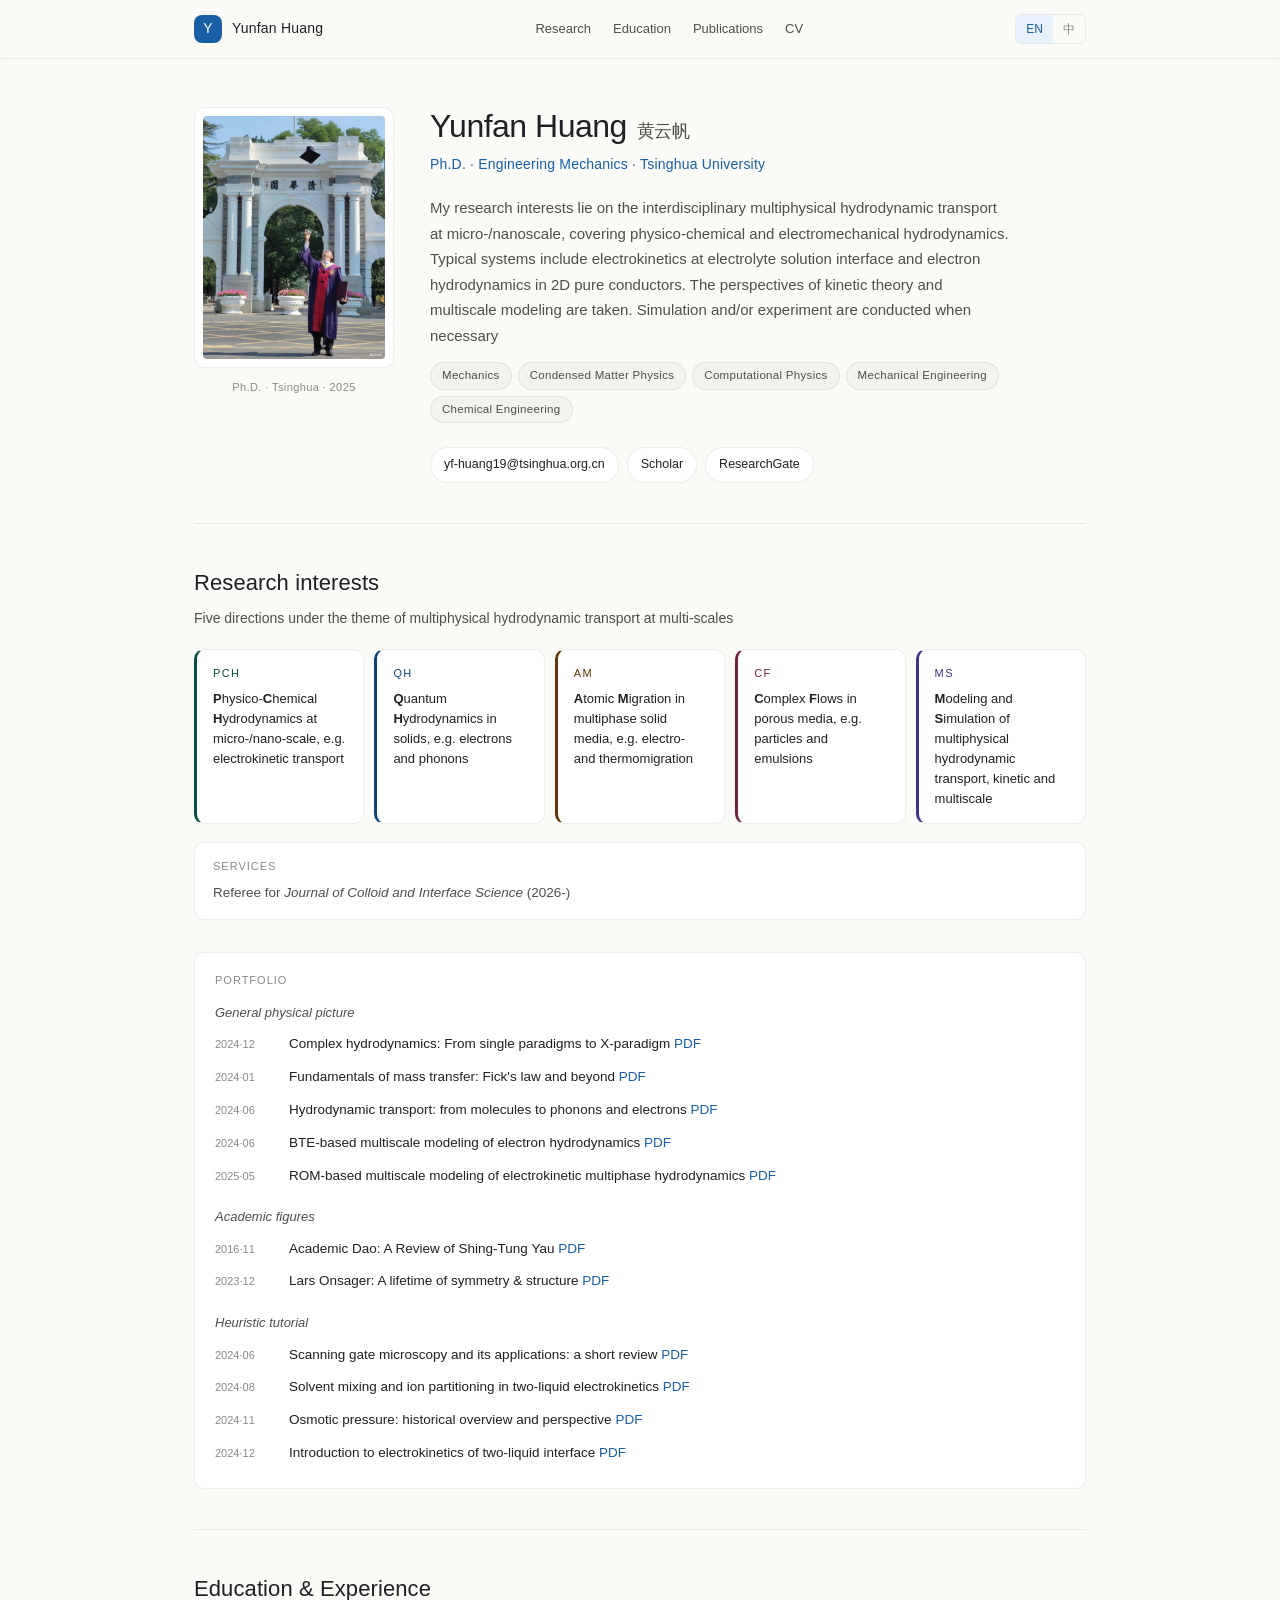
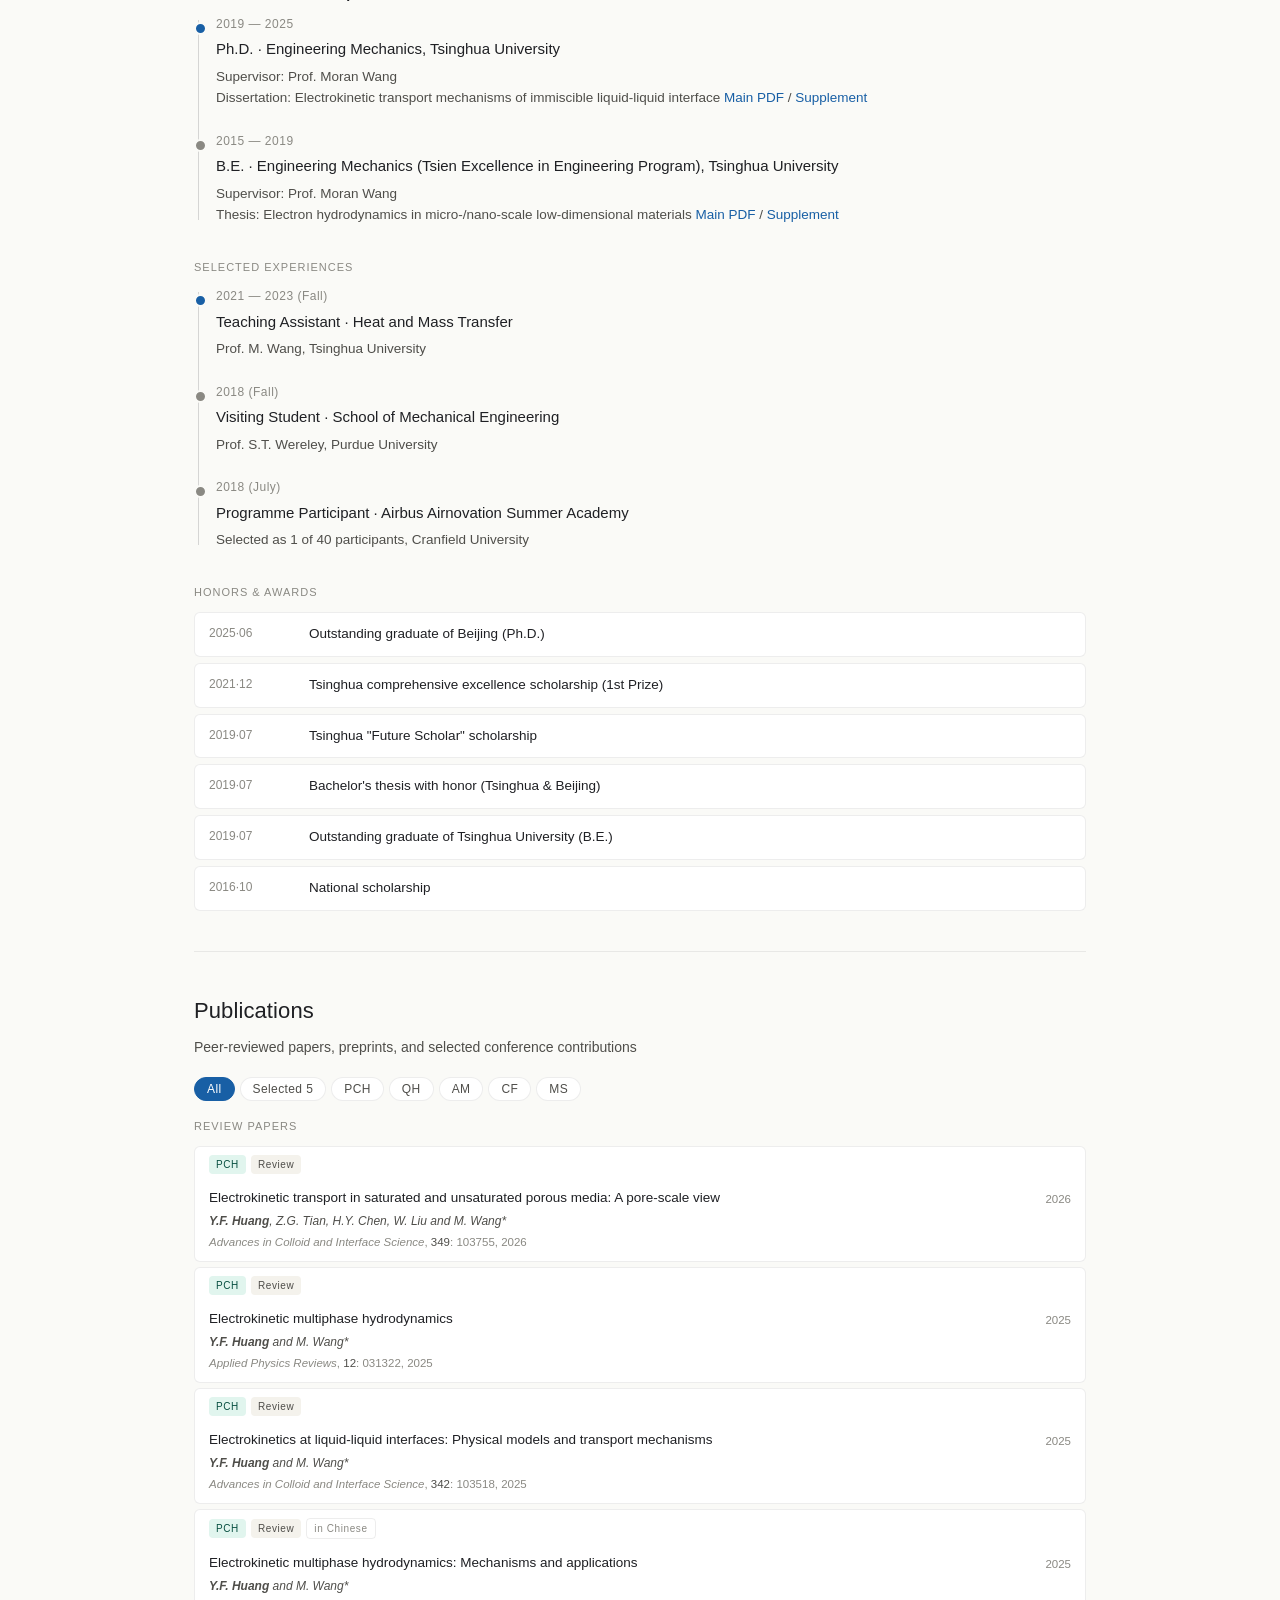
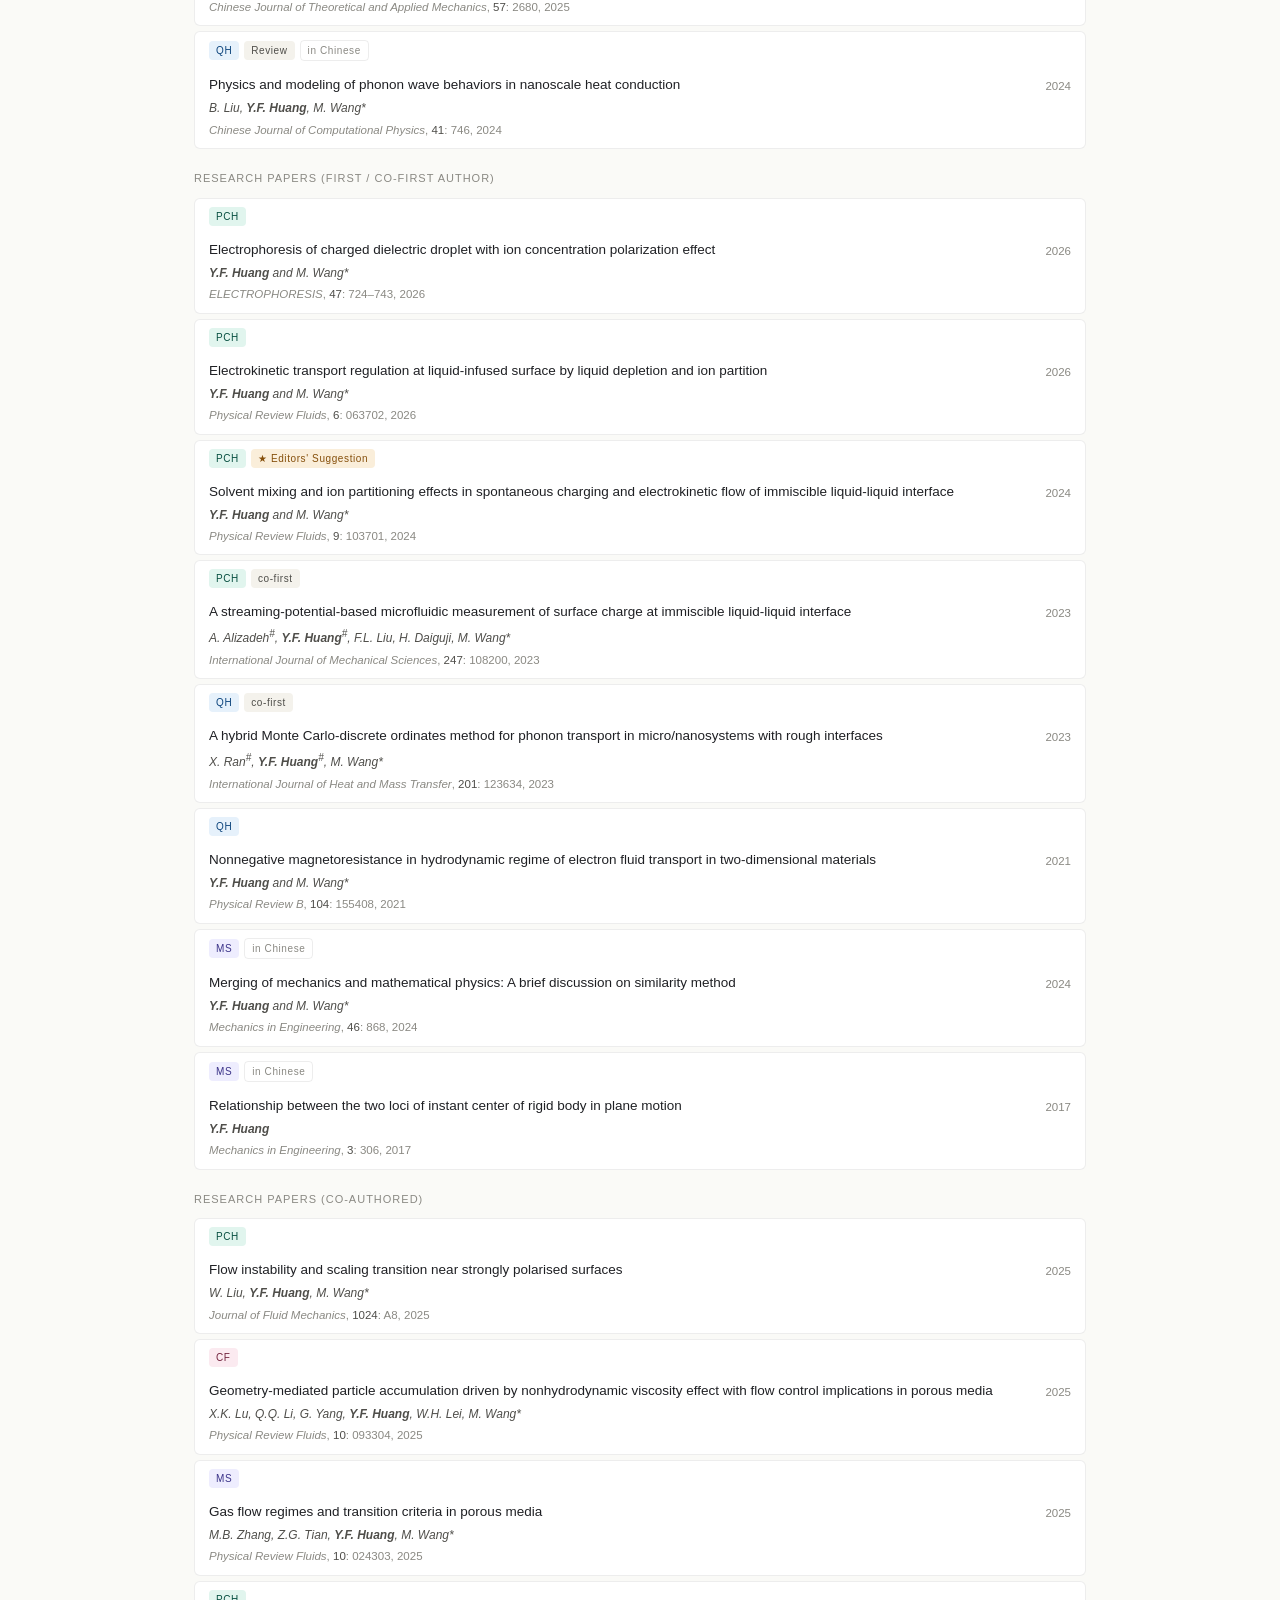
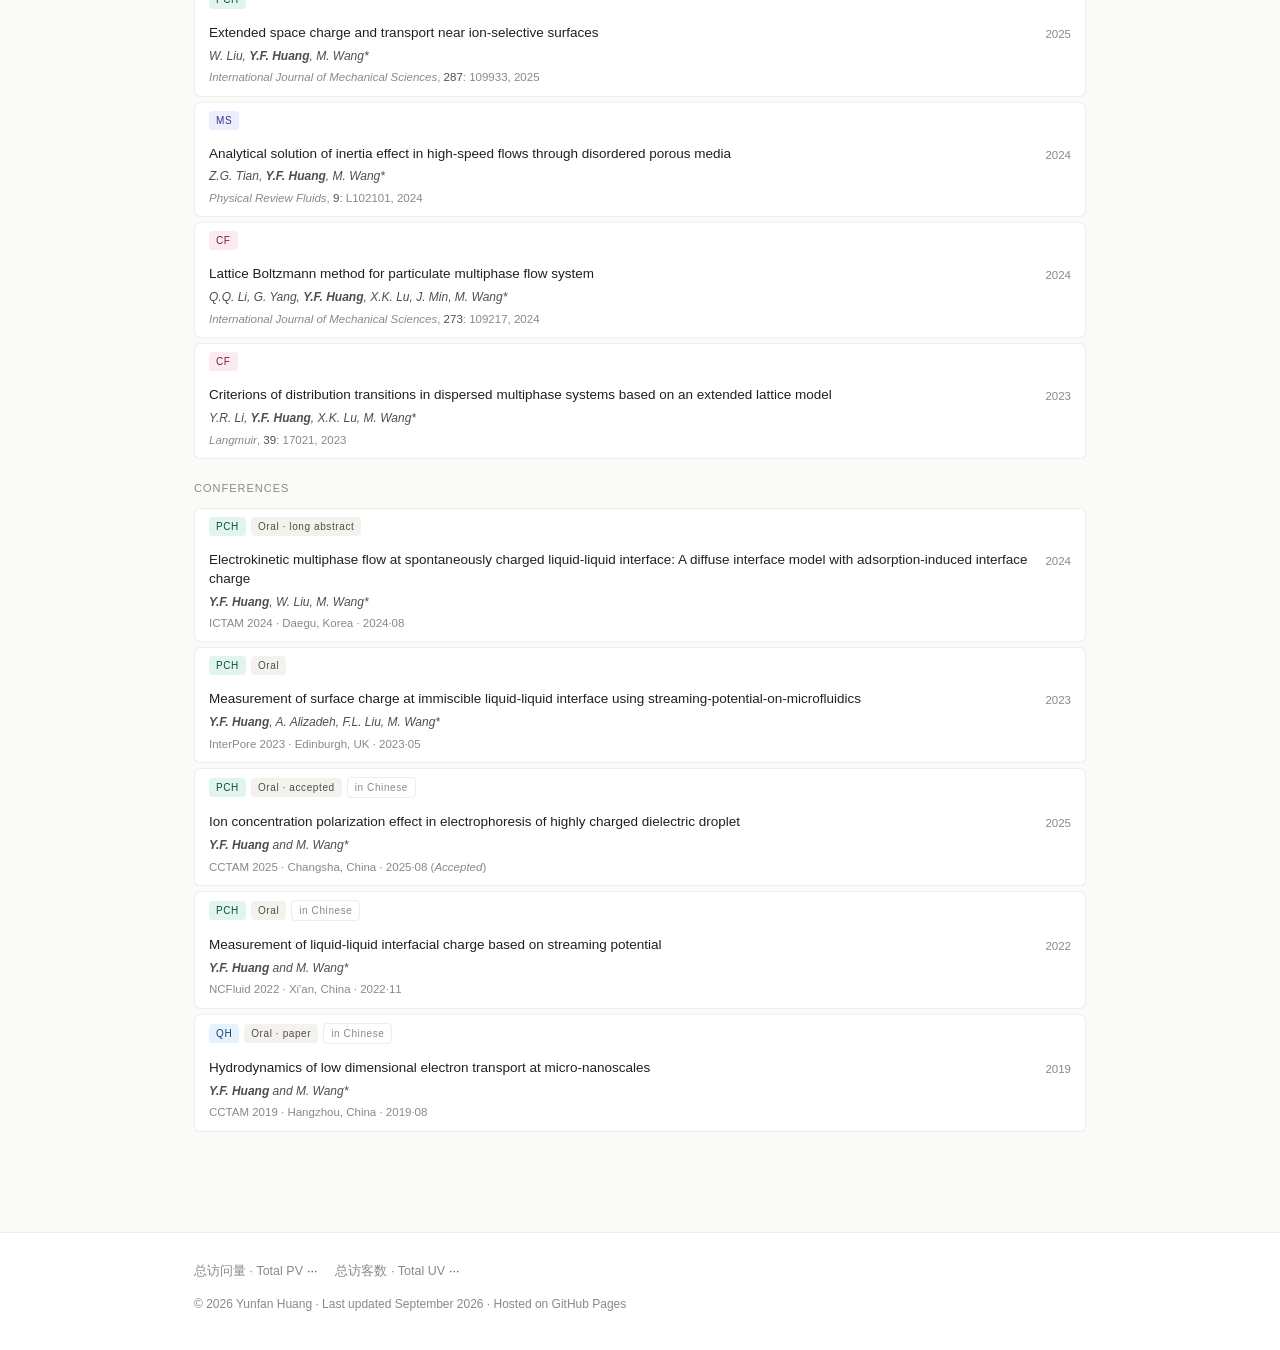
==== commit 89438d29: "update: 大幅更新学位论文补充及泛学术作品列表" ====
--- a/index.html
+++ b/index.html
@@ -583,7 +583,11 @@
       <div class="portfolio-group" data-page-node-id="ItUkDxXIPuxYqz6RuIXcBn">
         <span class="group-title" data-page-node-id="rPS7UkEzM00D6fUWNxI5xE">General physical picture</span>
         <ul class="portfolio-list" data-page-node-id="HyHWnuqZ56rOcVNNqzt8bR">
-          <li data-page-node-id="XahueTAn6DG9Abut1qM0Hz"><span class="port-date" data-page-node-id="Elz4ZW7MPIknj1DsbnYYeZ">2025·04</span><span data-page-node-id="GZywC9BUw1UrtJlGc2zWfM">Complex hydrodynamics: From single paradigms to X-paradigm <a href="./files/portfolios/Phys_1_Complex_hydrodyn_202504.pdf" target="_blank" rel="noopener" data-page-node-id="fjqQvnyfYl130GPd2ddgmj">PDF</a></span></li>
+          <li><span class="port-date">2024·12</span><span>Complex hydrodynamics: From single paradigms to X-paradigm <a href="./files/portfolios/Phys_0_Complex_hydrodyn_202412.pdf" target="_blank" rel="noopener">PDF</a></span></li>
+          <li><span class="port-date">2024·01</span><span>Fundamentals of mass transfer: Fick's law and beyond <a href="./files/portfolios/Phys_1_Mass_transfer_tutorial_202401.pdf" target="_blank" rel="noopener">PDF</a></span></li>
+          <li><span class="port-date">2024·06</span><span>Hydrodynamic transport: from molecules to phonons and electrons <a href="./files/portfolios/Phys_2_Hydrodynamic-transport_202406.pdf" target="_blank" rel="noopener">PDF</a></span></li>
+          <li><span class="port-date">2024·06</span><span>BTE-based multiscale modeling of electron hydrodynamics <a href="./files/portfolios/Phys_3_BTE-based-multiscale-modeling-of-eHD_202406.pdf" target="_blank" rel="noopener">PDF</a></span></li>
+          <li><span class="port-date">2025·05</span><span>ROM-based multiscale modeling of electrokinetic multiphase hydrodynamics <a href="./files/portfolios/Phys_4_ROM-based-multiscale-modeling-of-EKmHD_202505.pdf" target="_blank" rel="noopener">PDF</a></span></li>
         </ul>
       </div>
       <div class="portfolio-group" data-page-node-id="HpAZGnZikDyHVYilmc61zL">
@@ -596,9 +600,10 @@
       <div class="portfolio-group" data-page-node-id="GslU4Z6xe3b5cPd4tjWa0G">
         <span class="group-title" data-page-node-id="1L1sZjwVmGKEk20DSl8rCV">Heuristic tutorial</span>
         <ul class="portfolio-list" data-page-node-id="60VC3g2iBhfDh5gA7d2Hhw">
-          <li data-page-node-id="M7RMRXTHIZh2VtJheNBIuj"><span class="port-date" data-page-node-id="GVQFjEs3tyUC0pGKDKMVH2">2024·01</span><span data-page-node-id="yHAleVPDDxgE2BEVOySBsF">An introduction to mass transfer <a href="./files/portfolios/Post_1_Mass_transfer_tutorial_202401.pdf" target="_blank" rel="noopener" data-page-node-id="Vib9UJhUXCJ5x0L8BWlcWE">PDF</a></span></li>
-          <li data-page-node-id="FtmeTgrjOBQXgTlWThH8Tb"><span class="port-date" data-page-node-id="9w6Ft2c2gKK28VQEp6vXod">2024·11</span><span data-page-node-id="DtugVMJR6N9UgyB8nMGd9s">Historical overview of osmotic pressure <a href="./files/portfolios/Post_2_Osmotic_pressure_202411.pdf" target="_blank" rel="noopener" data-page-node-id="1j1xv8KciicDlhaH51CazN">PDF</a></span></li>
-          <li data-page-node-id="YXTpyhk2jRrHpPrp22sosG"><span class="port-date" data-page-node-id="bsuadfNQE5ij2gVnwHgpdD">2024·12</span><span data-page-node-id="CyG5lVnnOjIvBneufvLy7N">Electrokinetics of two-liquid interface <a href="./files/portfolios/Post_3_EKmHD_ITIES_overview_202412.pdf" target="_blank" rel="noopener" data-page-node-id="6nEYPdia5fA2RaUhMxIDYP">PDF</a></span></li>
+          <li><span class="port-date">2024·06</span><span>Scanning gate microscopy and its applications: a short review <a href="./files/portfolios/Post_1_Scanning_Gate_Microscopy_202406.pdf" target="_blank" rel="noopener">PDF</a></span></li>
+          <li><span class="port-date">2024·08</span><span>Solvent mixing and ion partitioning in two-liquid electrokinetics <a href="./files/portfolios/Post_2_Partitioning-diffuse-effects-in-EKmHD_202408.pdf" target="_blank" rel="noopener">PDF</a></span></li>
+          <li><span class="port-date">2024·11</span><span>Osmotic pressure: historical overview and perspective <a href="./files/portfolios/Post_3_Osmotic_pressure_202411.pdf" target="_blank" rel="noopener">PDF</a></span></li>
+          <li><span class="port-date">2024·12</span><span>Introduction to electrokinetics of two-liquid interface <a href="./files/portfolios/Post_4_EKmHD_ITIES_overview_202412.pdf" target="_blank" rel="noopener">PDF</a></span></li>
         </ul>
       </div>
     </div>
@@ -614,7 +619,8 @@
         <div class="timeline-title" data-page-node-id="VeHgbuod8yXOhlFkpzcJxU">Ph.D. · Engineering Mechanics, Tsinghua University</div>
         <div class="timeline-detail" data-page-node-id="wSBPTTJmmIS3Waj4wDSTFU">
           Supervisor: Prof. Moran Wang<br data-page-node-id="aWrKpz0xeYfMHBppnMC8Zp">
-          Dissertation: Electrokinetic transport mechanisms of immiscible liquid-liquid interface <a href="files/thesis/Dissertation_Doctor_EKmHD_online.pdf" target="_blank" rel="noopener" data-page-node-id="R7tiGxvyWbTLkvgNVZgxht">Main PDF</a> /
+          Dissertation: Electrokinetic transport mechanisms of immiscible liquid-liquid interface 
+          <a href="files/thesis/Dissertation_Doctor_EKmHD_online.pdf" target="_blank" rel="noopener" data-page-node-id="R7tiGxvyWbTLkvgNVZgxht">Main PDF</a> /
           <a href="files/thesis/Dissertation_Doctor_EKmHD_supp_online.pdf" target="_blank" rel="noopener" data-page-node-id="9OY1s0qjqlB3I0CsCGJ2VK">Supplement</a>
         </div>
       </div>
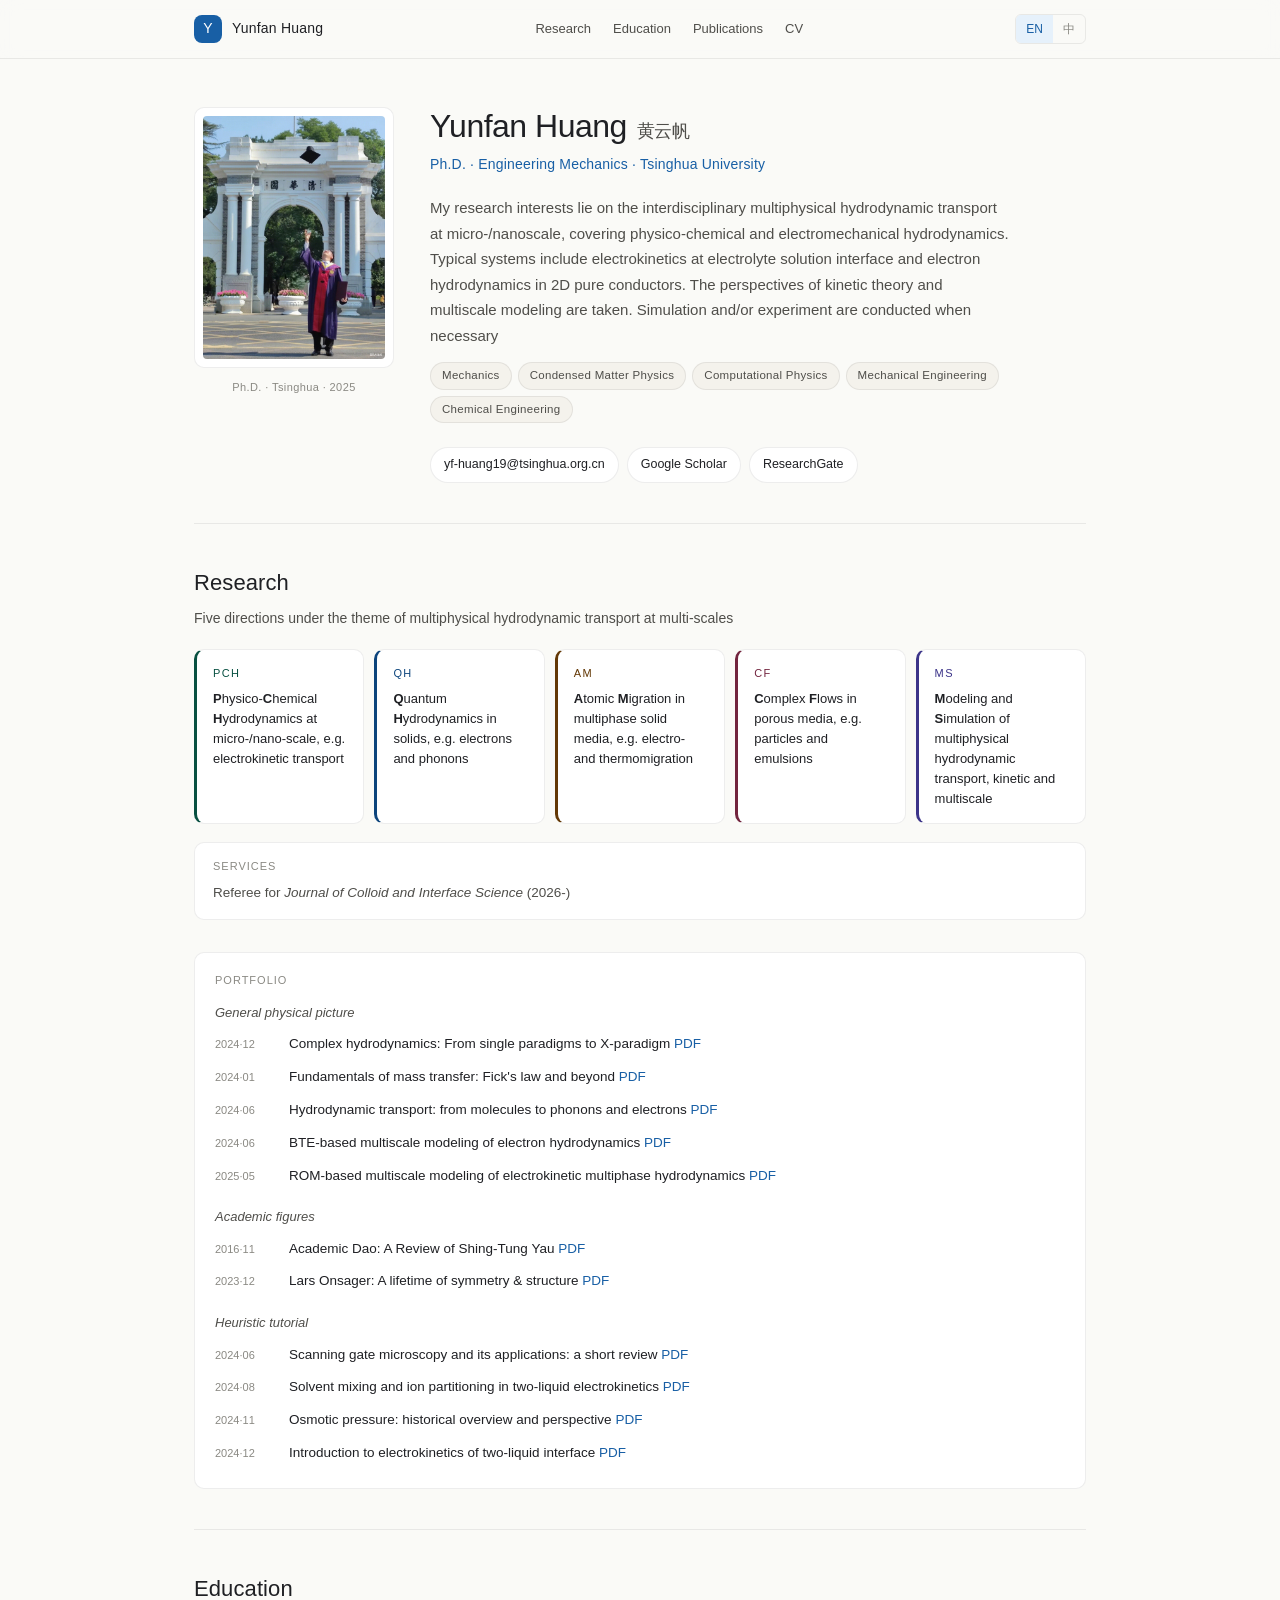
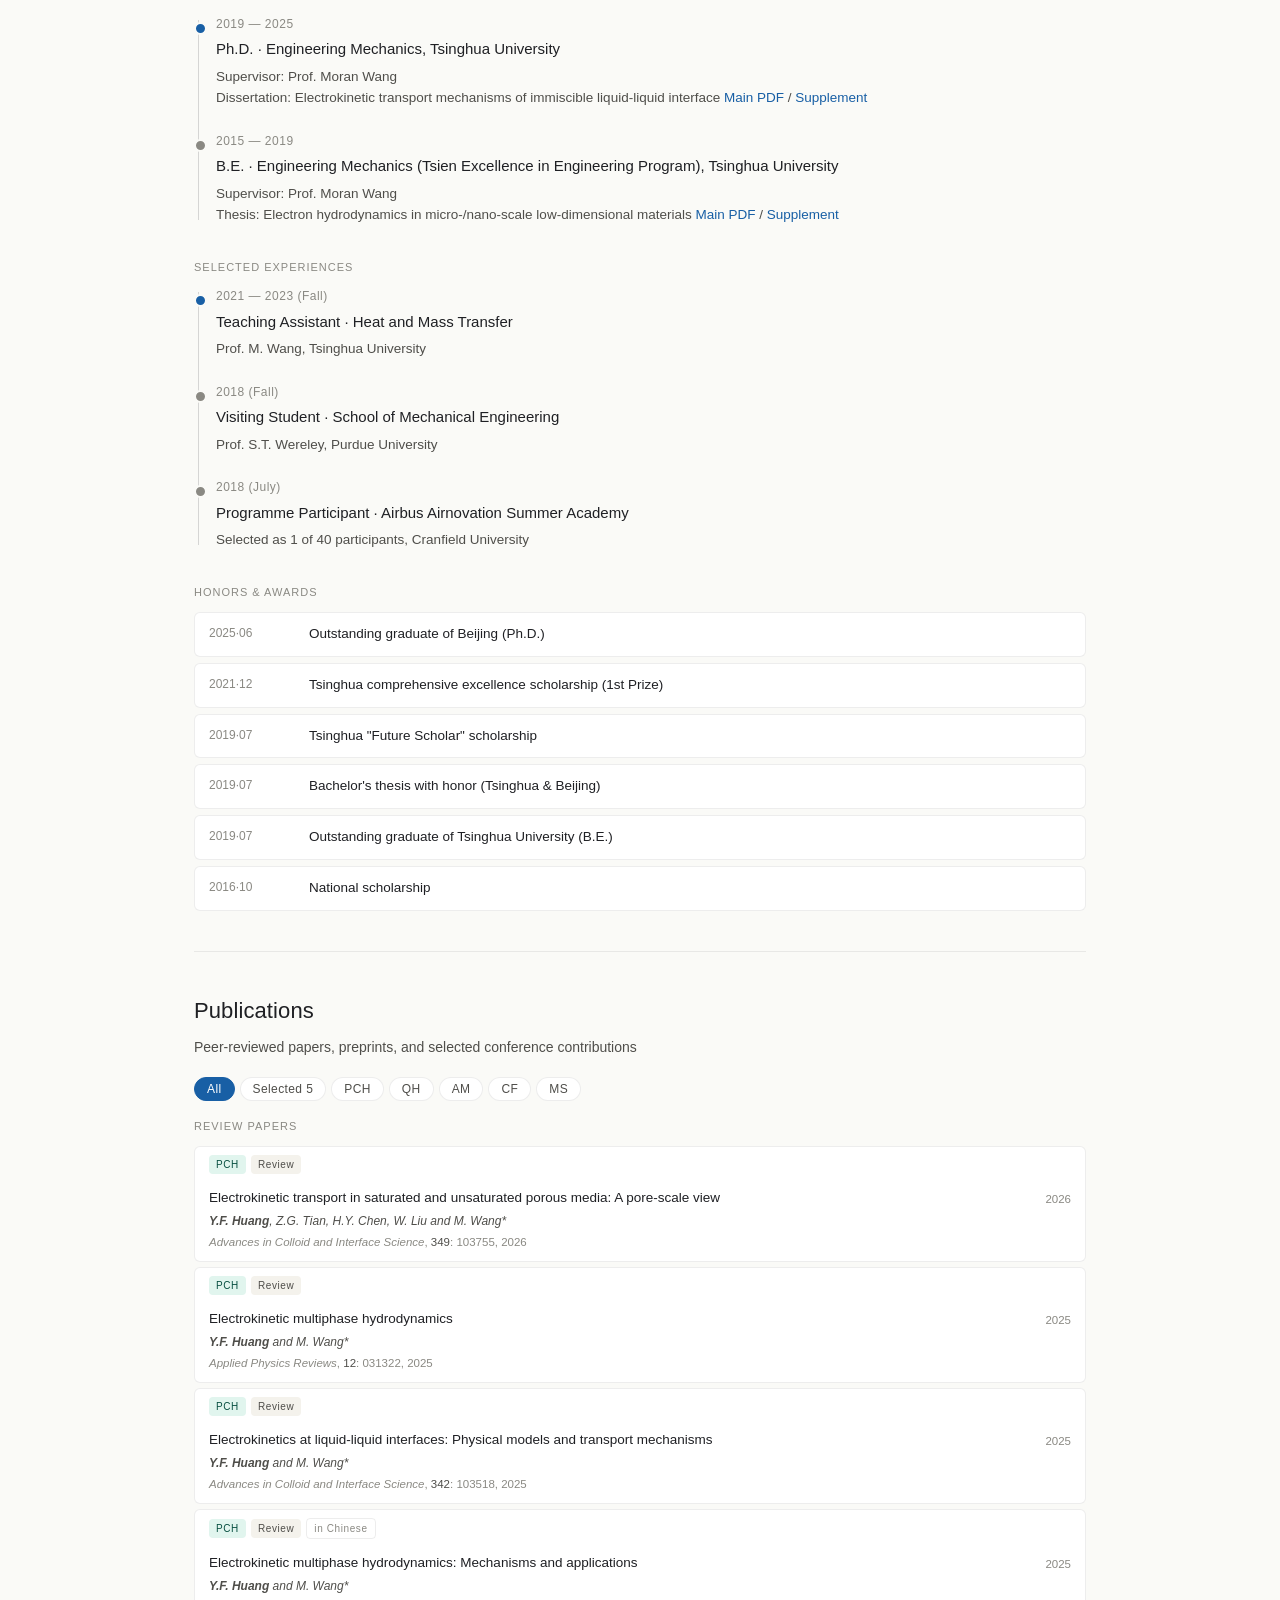
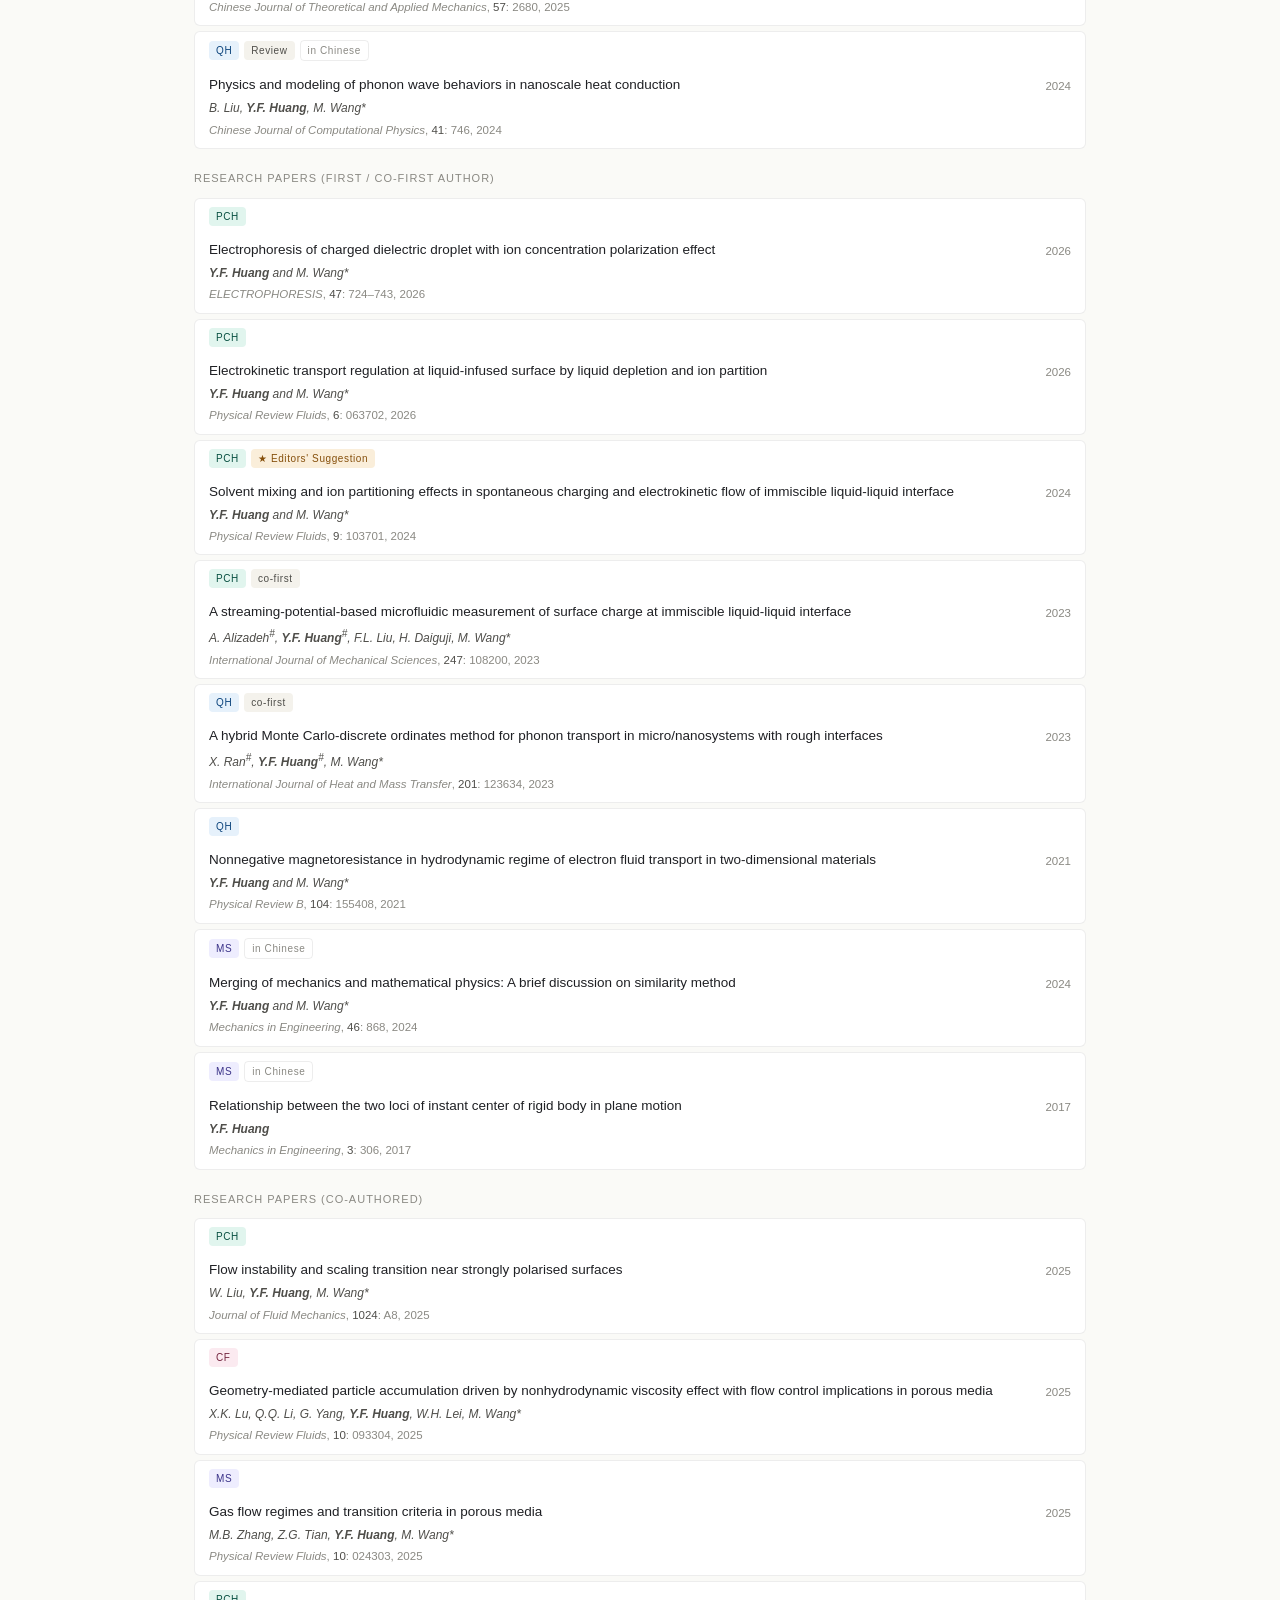
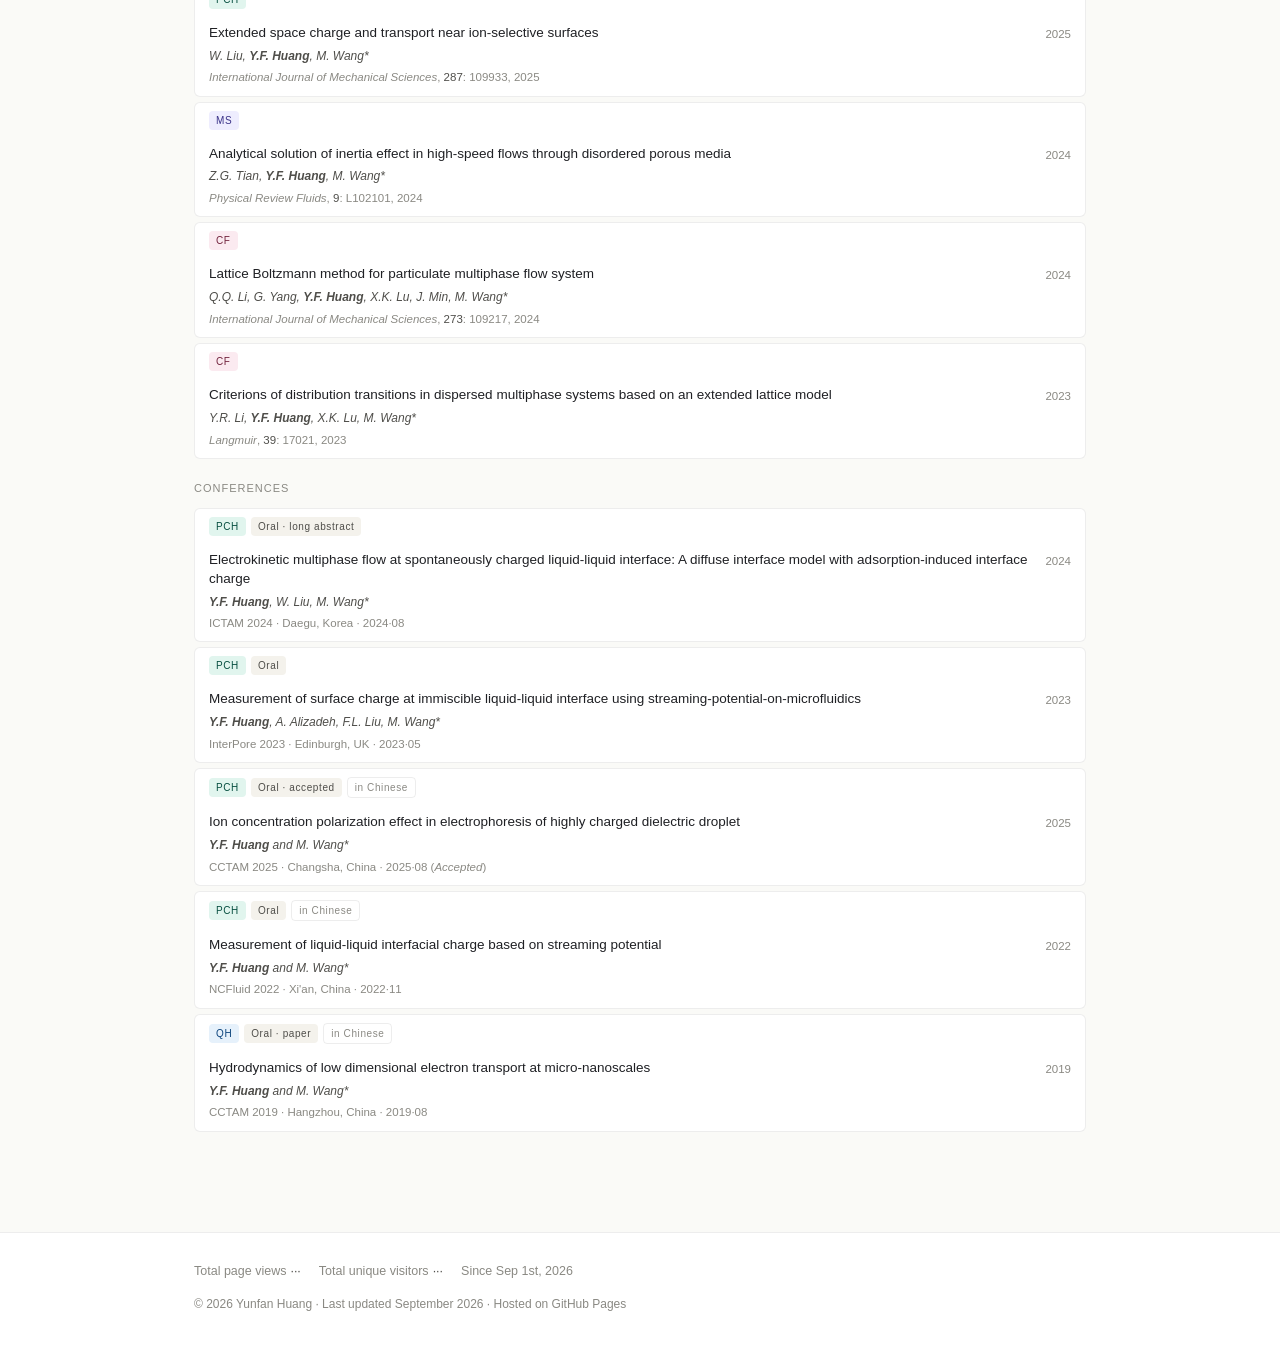
==== commit eb475c5c: "modify: 微调按钮与浏览统计显示" ====
--- a/index.html
+++ b/index.html
@@ -435,6 +435,7 @@
   align-items: center;
 }
 .stats-row .idx { color: var(--text-3); margin-right: 4px; }
+.stats-row .stats-since { color: var(--text-3); }
 .stats-row i { color: var(--text-3); font-style: normal; }
 .copyright {
   margin-top: 12px;
@@ -537,7 +538,7 @@
       </div>
       <div class="contact-chips" data-page-node-id="600EZxstlYz22yuTGA8BpW">
         <a class="chip" href="mailto:yf-huang19@tsinghua.org.cn" data-page-node-id="2a6tO5HIAjjlx1kbmpeV8H">yf-huang19@tsinghua.org.cn</a>
-        <a class="chip" href="https://scholar.google.com/citations?user=uXD8AFoAAAAJ&hl=en&oi=ao" target="_blank" rel="noopener" data-page-node-id="0y7DFlmWvlusEPfd8dCSvq">Scholar</a>
+        <a class="chip" href="https://scholar.google.com/citations?user=uXD8AFoAAAAJ&hl=en&oi=ao" target="_blank" rel="noopener" data-page-node-id="0y7DFlmWvlusEPfd8dCSvq">Google Scholar</a>
         <a class="chip" href="https://www.researchgate.net/profile/Yunfan-Huang" target="_blank" rel="noopener" data-page-node-id="B8E8JhGZ7ZiXUkiNFlZ70H">ResearchGate</a>
       </div>
     </div>
@@ -545,7 +546,7 @@
 
   <!-- ===================== RESEARCH ===================== -->
   <section id="research" class="section" data-page-node-id="UJvgg4xvFu2OZDaDgxxACA">
-    <h2 data-page-node-id="dZ5HMXfgFZVosuY3oJ1rGQ">Research interests</h2>
+    <h2 data-page-node-id="dZ5HMXfgFZVosuY3oJ1rGQ">Research</h2>
     <p class="section-lead" data-page-node-id="KqQrNRTspSm52IyEvcLKKA">
       Five directions under the theme of multiphysical hydrodynamic transport at multi-scales
     </p>
@@ -611,7 +612,7 @@
 
   <!-- ===================== EDUCATION & EXPERIENCE ===================== -->
   <section id="education" class="section" data-page-node-id="CDmdz3zBpFDWPRA6QAGNVc">
-    <h2 data-page-node-id="e3mZBxmFEsfqAJWkrHwxPZ">Education &amp; Experience</h2>
+    <h2 data-page-node-id="e3mZBxmFEsfqAJWkrHwxPZ">Education</h2>
 
     <div class="timeline" data-page-node-id="MaYZANkXXE6ALgoxoXqf4h">
       <div class="timeline-item" data-page-node-id="i6co8SubuBy26MmSPR5yAJ">
@@ -1021,8 +1022,9 @@
 <footer class="site-footer" data-page-node-id="ETtXU8O7wJYdoYq5zntZpt">
   <div class="container" data-page-node-id="wRiFXFw4Cix8snCCqaBFZe">
     <div class="stats-row" data-page-node-id="uLUdTOJBtc1zHCoU4bJdnN">
-      <span data-page-node-id="QGhJBOseSulDoYNMcKhXA9"><span class="idx" data-page-node-id="leyaTdb9gkwHFsAqRduaLl">总访问量 · Total PV</span><span id="vercount_value_site_pv" data-page-node-id="7CzhTRTTgY6CmOOtYYIrsn">···</span></span>
-      <span data-page-node-id="Du2ZuPlGskkh4UmJACZKl8"><span class="idx" data-page-node-id="z24iDHF4B5tbzdRx0kwYEm">总访客数 · Total UV</span><span id="vercount_value_site_uv" data-page-node-id="5YImS7E9uTanCBo0AruJEl">···</span></span>
+      <span data-page-node-id="QGhJBOseSulDoYNMcKhXA9"><span class="idx" data-page-node-id="leyaTdb9gkwHFsAqRduaLl">Total page views</span><span id="vercount_value_site_pv" data-page-node-id="7CzhTRTTgY6CmOOtYYIrsn">···</span></span>
+      <span data-page-node-id="Du2ZuPlGskkh4UmJACZKl8"><span class="idx" data-page-node-id="z24iDHF4B5tbzdRx0kwYEm">Total unique visitors</span><span id="vercount_value_site_uv" data-page-node-id="5YImS7E9uTanCBo0AruJEl">···</span></span>
+      <span class="stats-since">Since Sep 1st, 2026</span>
     </div>
     <div class="copyright" data-page-node-id="KVEDZxTkVOERGvKDfiT6mc">
       © <span id="year" data-page-node-id="Jhz4isxoeSpELGCbiBTETG"></span> Yunfan Huang · Last updated September 2026 · Hosted on GitHub Pages</div>
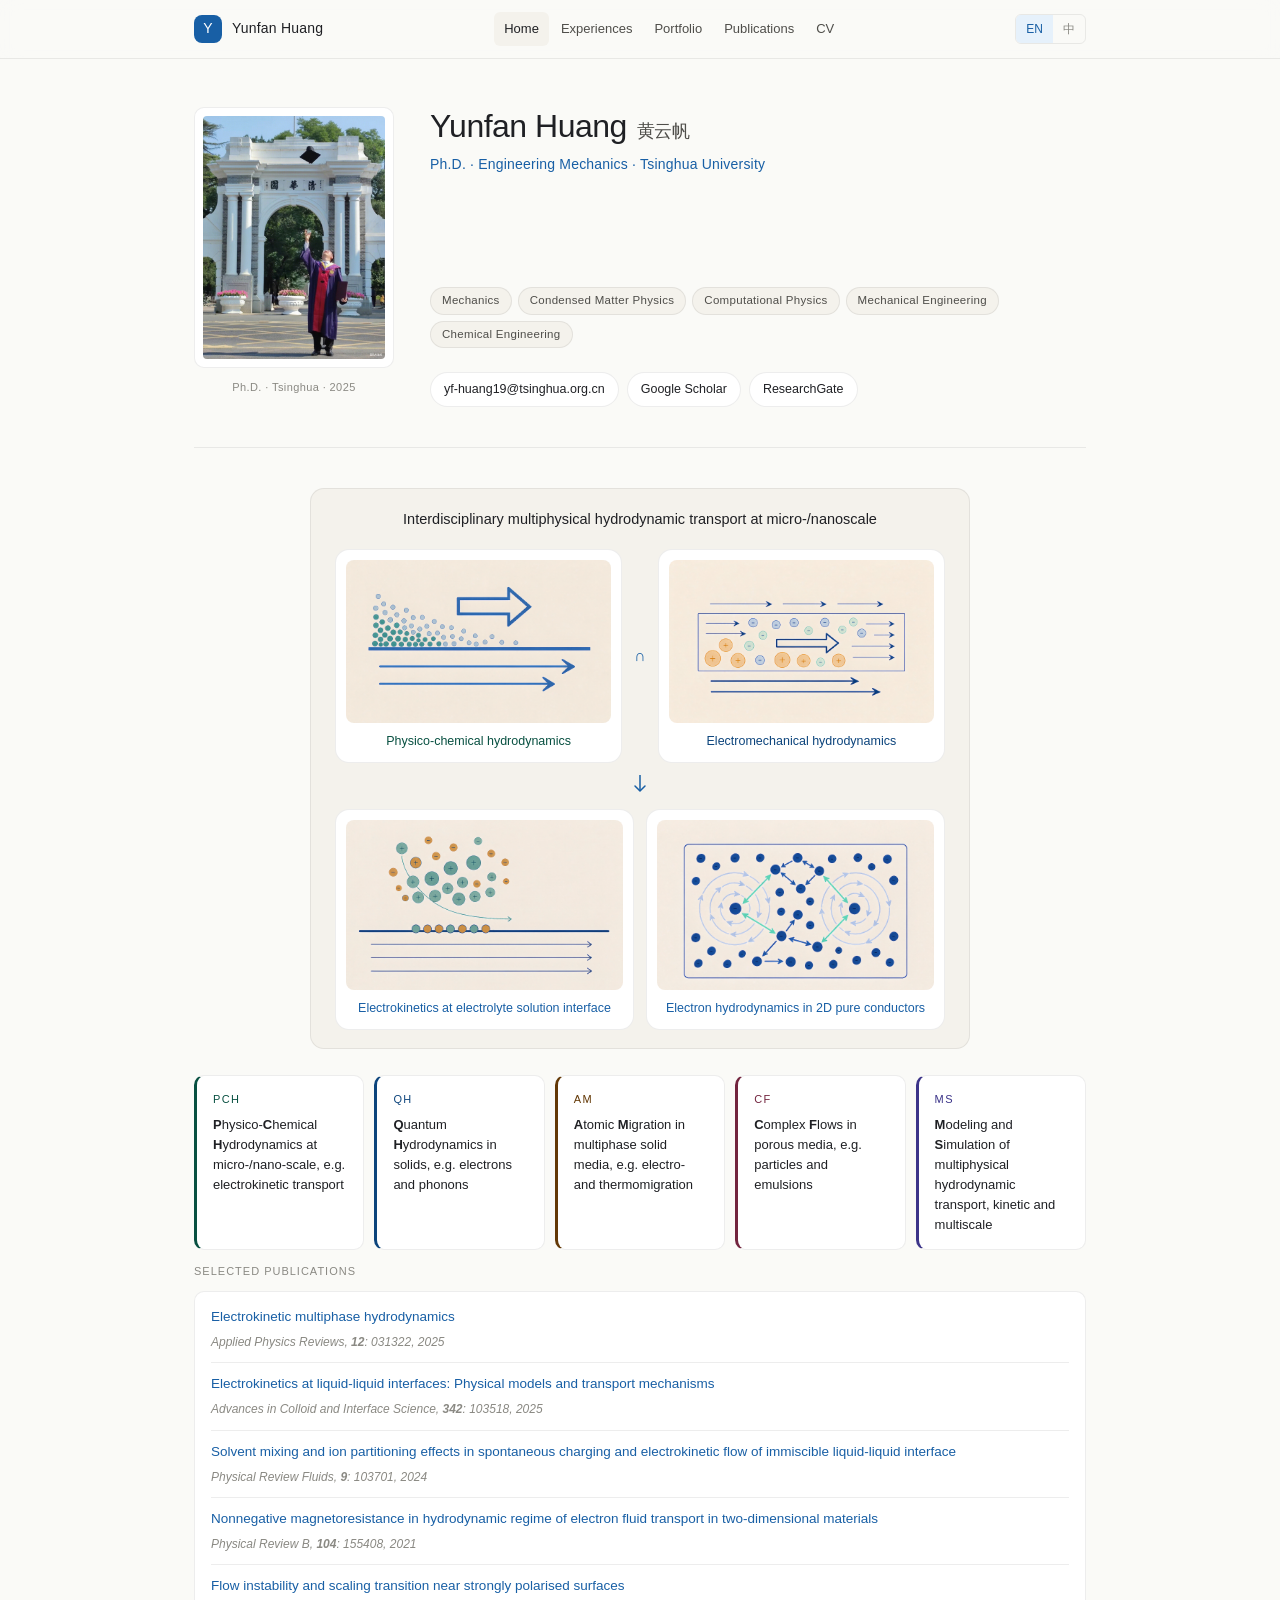
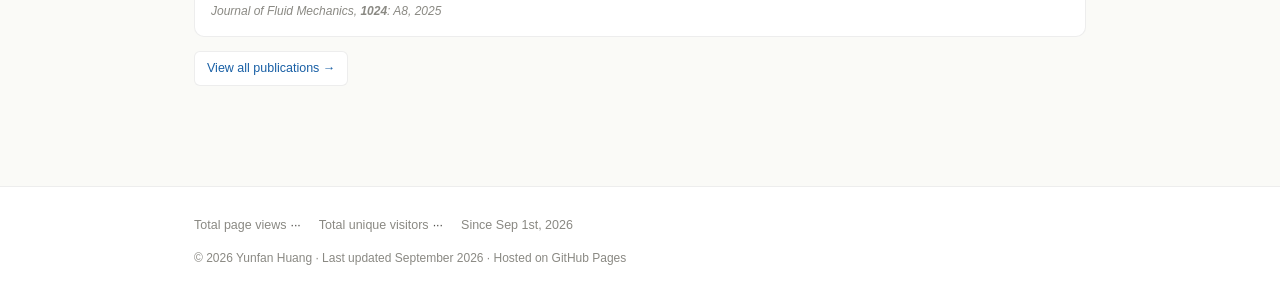
==== commit 34813bbc: "update the whole frontend: 简化 Home 页，独立具体内容页" ====
--- a/index.html
+++ b/index.html
@@ -7,513 +7,31 @@
 <meta name="description" content="Yunfan Huang (黄云帆), Ph.D. in Engineering Mechanics from Tsinghua University. Research on electrokinetic transport at immiscible liquid-liquid interfaces and multiscale modeling." data-page-node-id="l7jtGCJQn1FujAYEdRdyzN">
 <meta name="author" content="Yunfan Huang" data-page-node-id="v8EcsGkPEcr0OrSJzyqQBs">
 <link rel="icon" href="favicon.svg" type="image/svg+xml" data-page-node-id="yYOZwi3cobHHMELcRAWPmd">
-<style>
-:root {
-  --bg-page: #FAFAF7;
-  --bg-card: #FFFFFF;
-  --bg-subtle: #F4F2EC;
-  --border-soft: rgba(28,30,34,0.08);
-  --border-medium: rgba(28,30,34,0.16);
-  --text-1: #1F2024;
-  --text-2: #4F4E4A;
-  --text-3: #8A8983;
-  --accent: #185FA5;
-  --accent-dark: #0C447C;
-  --accent-soft: #E6F1FB;
-  --tag-PCH-bg: #E1F5EE; --tag-PCH-fg: #085041;
-  --tag-QH-bg:  #E6F1FB; --tag-QH-fg:  #0C447C;
-  --tag-AM-bg:  #FAEEDA; --tag-AM-fg:  #633806;
-  --tag-CF-bg:  #FBEAF0; --tag-CF-fg:  #72243E;
-  --tag-MS-bg:  #EEEDFE; --tag-MS-fg:  #3C3489;
-  --highlight-bg: #FAEEDA;
-  --highlight-fg: #854F0B;
-  --radius-sm: 6px;
-  --radius-md: 10px;
-  --radius-lg: 14px;
-  --maxw: 940px;
-  --font-sans: -apple-system, BlinkMacSystemFont, "Segoe UI", "Helvetica Neue", "PingFang SC", "Microsoft YaHei", sans-serif;
-  --font-serif: ui-serif, Georgia, "Times New Roman", "Songti SC", serif;
-}
-* { box-sizing: border-box; }
-html { scroll-behavior: smooth; scroll-padding-top: 76px; }
-body {
-  margin: 0;
-  font-family: var(--font-sans);
-  font-size: 15px;
-  line-height: 1.7;
-  color: var(--text-1);
-  background: var(--bg-page);
-  -webkit-font-smoothing: antialiased;
-  -moz-osx-font-smoothing: grayscale;
-}
-a { color: var(--accent); text-decoration: none; transition: color .15s; }
-a:hover { color: var(--accent-dark); text-decoration: underline; }
+<link rel="stylesheet" href="style.css">
+</head>
+<body>
 
-/* ============ TOP NAV ============ */
-.topnav {
-  position: sticky; top: 0; z-index: 100;
-  background: rgba(250,250,247,0.86);
-  -webkit-backdrop-filter: saturate(180%) blur(10px);
-  backdrop-filter: saturate(180%) blur(10px);
-  border-bottom: 1px solid var(--border-soft);
-}
-.topnav-inner {
-  max-width: var(--maxw); margin: 0 auto;
-  padding: 12px 24px;
-  display: flex; align-items: center; justify-content: space-between; gap: 16px;
-}
-.brand {
-  display: flex; align-items: center; gap: 10px;
-  font-weight: 500; font-size: 14px; color: var(--text-1);
-  letter-spacing: 0.2px;
-}
-.brand-mark {
-  width: 28px; height: 28px;
-  background: var(--accent); color: white;
-  border-radius: 8px;
-  display: grid; place-items: center;
-  font-weight: 500; font-size: 14px;
-}
-.nav-links { display: flex; gap: 2px; font-size: 13px; }
-.nav-links a {
-  color: var(--text-2);
-  padding: 6px 10px;
-  border-radius: var(--radius-sm);
-  transition: background .15s, color .15s;
-}
-.nav-links a:hover { background: var(--bg-subtle); color: var(--text-1); text-decoration: none; }
-.lang-switch {
-  display: flex; font-size: 12px;
-  border: 1px solid var(--border-soft);
-  border-radius: var(--radius-sm);
-  overflow: hidden;
-}
-.lang-switch a { padding: 4px 10px; color: var(--text-3); }
-.lang-switch a.active { background: var(--accent-soft); color: var(--accent); font-weight: 500; }
-
-/* ============ CONTAINER ============ */
-.container { max-width: var(--maxw); margin: 0 auto; padding: 0 24px; }
-
-/* ============ HERO ============ */
-.hero {
-  display: grid; grid-template-columns: 200px 1fr;
-  gap: 36px;
-  padding: 48px 0 40px;
-  align-items: start;
-}
-.photo-frame {
-  background: var(--bg-card);
-  border: 1px solid var(--border-soft);
-  border-radius: var(--radius-md);
-  padding: 8px;
-}
-.photo-frame img {
-  width: 100%; height: auto; display: block; border-radius: 4px;
-}
-.photo-meta {
-  text-align: center;
-  margin-top: 10px;
-  font-size: 11px;
-  color: var(--text-3);
-  letter-spacing: 0.4px;
-}
-.bio h1 {
-  margin: 0;
-  font-size: 32px; font-weight: 500;
-  letter-spacing: -0.5px; line-height: 1.2;
-}
-.bio .cn-name {
-  font-size: 18px; color: var(--text-2); font-weight: 400;
-  margin-left: 10px;
-}
-.bio .title-line {
-  margin: 8px 0 18px;
-  color: var(--accent);
-  font-size: 14px; font-weight: 500;
-  letter-spacing: 0.2px;
-}
-.bio .tagline {
-  margin: 0 0 24px;
-  font-size: 15px; line-height: 1.7;
-  color: var(--text-2);
-  max-width: 580px;
-}
-.contact-chips { display: flex; gap: 8px; flex-wrap: wrap; }
-.chip {
-  display: inline-flex; align-items: center; gap: 6px;
-  background: var(--bg-card);
-  border: 1px solid var(--border-soft);
-  color: var(--text-1);
-  padding: 6px 13px;
-  border-radius: 999px;
-  font-size: 12.5px;
-  transition: border-color .15s, background .15s, color .15s;
-}
-.chip:hover {
-  border-color: var(--border-medium);
-  background: var(--bg-subtle);
-  text-decoration: none;
-  color: var(--text-1);
-}
-.disc-pills {
-  display: flex; flex-wrap: wrap; gap: 6px;
-  margin: -10px 0 24px;
-}
-.disc {
-  font-size: 11.5px; font-weight: 500;
-  color: var(--text-2);
-  background: var(--bg-subtle);
-  border: 1px solid var(--border-soft);
-  padding: 3px 11px;
-  border-radius: 999px;
-  letter-spacing: 0.3px;
-}
-
-/* ============ SECTIONS ============ */
-.section { padding: 40px 0; border-top: 1px solid var(--border-soft); }
-.section h2 {
-  margin: 0 0 6px;
-  font-size: 22px; font-weight: 500;
-  letter-spacing: 0.1px;
-}
-.section-lead {
-  margin: 0 0 18px;
-  color: var(--text-2); font-size: 14px;
-  max-width: 640px;
-}
-.subsection-title {
-  margin: 20px 0 10px;
-  font-size: 11px; font-weight: 500;
-  color: var(--text-3);
-  text-transform: uppercase;
-  letter-spacing: 1px;
-}
-.subsection-title:first-of-type { margin-top: 12px; }
-
-/* ============ RESEARCH GRID ============ */
-.research-grid {
-  display: grid;
-  grid-template-columns: repeat(auto-fit, minmax(165px, 1fr));
-  gap: 10px;
-}
-.research-card {
-  background: var(--bg-card);
-  border: 1px solid var(--border-soft);
-  border-left: 3px solid var(--accent);
-  border-radius: var(--radius-md);
-  padding: 14px 16px;
-  transition: border-color .15s, background .15s;
-}
-.research-card:hover { border-color: var(--border-medium); }
-.research-card[data-tag="PCH"] { border-left-color: var(--tag-PCH-fg); }
-.research-card[data-tag="QH"]  { border-left-color: var(--tag-QH-fg); }
-.research-card[data-tag="AM"]  { border-left-color: var(--tag-AM-fg); }
-.research-card[data-tag="CF"]  { border-left-color: var(--tag-CF-fg); }
-.research-card[data-tag="MS"]  { border-left-color: var(--tag-MS-fg); }
-.research-card .tag-label {
-  font-size: 11px; font-weight: 500;
-  letter-spacing: 1.4px;
-  margin-bottom: 6px;
-}
-.research-card[data-tag="PCH"] .tag-label { color: var(--tag-PCH-fg); }
-.research-card[data-tag="QH"]  .tag-label { color: var(--tag-QH-fg); }
-.research-card[data-tag="AM"]  .tag-label { color: var(--tag-AM-fg); }
-.research-card[data-tag="CF"]  .tag-label { color: var(--tag-CF-fg); }
-.research-card[data-tag="MS"]  .tag-label { color: var(--tag-MS-fg); }
-.research-card .tag-full {
-  font-size: 13px; color: var(--text-1); line-height: 1.55;
-}
-
-/* ============ TIMELINE ============ */
-.timeline {
-  position: relative;
-  padding-left: 22px;
-  margin: 0 0 32px;
-}
-.timeline::before {
-  content: ""; position: absolute;
-  left: 4px; top: 6px; bottom: 6px;
-  width: 1px; background: var(--border-medium);
-}
-.timeline-item { position: relative; padding: 0 0 22px; }
-.timeline-item:last-child { padding-bottom: 0; }
-.timeline-item::before {
-  content: ""; position: absolute;
-  left: -22px; top: 8px;
-  width: 9px; height: 9px;
-  border-radius: 50%;
-  background: var(--accent);
-  border: 2px solid var(--bg-page);
-}
-.timeline-item.muted::before { background: var(--text-3); }
-.timeline-year {
-  font-size: 12px; color: var(--text-3);
-  letter-spacing: 0.5px; margin-bottom: 2px;
-  font-variant-numeric: tabular-nums;
-}
-.timeline-title {
-  font-size: 15px; font-weight: 500;
-  margin-bottom: 4px; color: var(--text-1);
-}
-.timeline-detail {
-  font-size: 13.5px; color: var(--text-2); line-height: 1.6;
-}
-
-/* ============ HONORS ============ */
-.honors-list {
-  list-style: none; margin: 0; padding: 0;
-  display: grid; grid-template-columns: 1fr; gap: 6px;
-}
-.honor-item {
-  display: grid; grid-template-columns: 84px 1fr;
-  gap: 16px;
-  padding: 10px 14px;
-  background: var(--bg-card);
-  border: 1px solid var(--border-soft);
-  border-radius: var(--radius-sm);
-  font-size: 13.5px;
-}
-.honor-year {
-  color: var(--text-3); font-size: 12px;
-  font-variant-numeric: tabular-nums;
-}
-
-/* ============ PORTFOLIO ============ */
-.portfolio-block {
-  margin-top: 32px;
-  padding: 18px 20px;
-  background: var(--bg-card);
-  border: 1px solid var(--border-soft);
-  border-radius: var(--radius-md);
-}
-.portfolio-block h4 {
-  margin: 0 0 12px;
-  font-size: 11px; font-weight: 500;
-  color: var(--text-3);
-  text-transform: uppercase;
-  letter-spacing: 1px;
-}
-.portfolio-group { margin-bottom: 14px; }
-.portfolio-group:last-child { margin-bottom: 0; }
-.portfolio-group .group-title {
-  display: block;
-  margin: 0 0 4px;
-  font-size: 13px; font-weight: 500; font-style: italic;
-  color: var(--text-2);
-}
-.portfolio-list {
-  list-style: none; margin: 0; padding: 0;
-}
-.portfolio-list li {
-  padding: 5px 0;
-  font-size: 13.5px;
-  color: var(--text-1);
-  display: flex; gap: 10px; align-items: baseline;
-}
-.portfolio-list .port-date {
-  font-size: 11px; color: var(--text-3);
-  font-variant-numeric: tabular-nums;
-  min-width: 64px;
-}
-
-/* ============ SERVICES ============ */
-.services {
-  margin-top: 18px;
-  padding: 14px 18px;
-  background: var(--bg-card);
-  border: 1px solid var(--border-soft);
-  border-radius: var(--radius-md);
-  font-size: 13.5px; color: var(--text-2);
-}
-.services h4 {
-  margin: 0 0 6px;
-  font-size: 11px; font-weight: 500;
-  color: var(--text-3);
-  text-transform: uppercase;
-  letter-spacing: 1px;
-}
-
-/* ============ PUBLICATION FILTERS ============ */
-.pub-filters {
-  display: flex; flex-wrap: wrap;
-  gap: 5px;
-  margin: 12px 0 16px;
-}
-.filter-btn {
-  background: var(--bg-card);
-  border: 1px solid var(--border-soft);
-  color: var(--text-2);
-  font-family: inherit;
-  font-size: 12px; font-weight: 500;
-  letter-spacing: 0.4px;
-  padding: 4px 12px;
-  border-radius: 999px;
-  cursor: pointer;
-  transition: all .15s;
-}
-.filter-btn:hover { border-color: var(--border-medium); color: var(--text-1); }
-.filter-btn.active { background: var(--accent); border-color: var(--accent); color: white; }
-.filter-btn[data-tag="PCH"].active { background: var(--tag-PCH-fg); border-color: var(--tag-PCH-fg); }
-.filter-btn[data-tag="QH"].active  { background: var(--tag-QH-fg);  border-color: var(--tag-QH-fg); }
-.filter-btn[data-tag="AM"].active  { background: var(--tag-AM-fg);  border-color: var(--tag-AM-fg); }
-.filter-btn[data-tag="CF"].active  { background: var(--tag-CF-fg);  border-color: var(--tag-CF-fg); }
-.filter-btn[data-tag="MS"].active  { background: var(--tag-MS-fg);  border-color: var(--tag-MS-fg); }
-
-/* ============ PUBLICATION CARDS ============ */
-.pub-list { display: flex; flex-direction: column; gap: 5px; }
-.pub-card {
-  background: var(--bg-card);
-  border: 1px solid var(--border-soft);
-  border-radius: var(--radius-sm);
-  padding: 8px 14px;
-  display: grid;
-  grid-template-columns: 1fr auto;
-  gap: 10px;
-  align-items: start;
-  transition: border-color .15s;
-}
-.pub-card:hover { border-color: var(--border-medium); }
-.pub-card.hidden { display: none; }
-.pub-meta {
-  display: flex; gap: 5px; flex-wrap: wrap; align-items: center;
-  margin-bottom: 5px;
-  grid-column: 1 / -1;
-}
-.tag {
-  font-size: 10px; font-weight: 500;
-  padding: 1px 7px;
-  border-radius: 4px;
-  letter-spacing: 0.6px;
-}
-.tag-PCH { background: var(--tag-PCH-bg); color: var(--tag-PCH-fg); }
-.tag-QH  { background: var(--tag-QH-bg);  color: var(--tag-QH-fg); }
-.tag-AM  { background: var(--tag-AM-bg);  color: var(--tag-AM-fg); }
-.tag-CF  { background: var(--tag-CF-bg);  color: var(--tag-CF-fg); }
-.tag-MS  { background: var(--tag-MS-bg);  color: var(--tag-MS-fg); }
-.tag-extra { background: var(--bg-subtle); color: var(--text-2); }
-.tag-highlight { background: var(--highlight-bg); color: var(--highlight-fg); }
-.tag-cn { background: transparent; color: var(--text-3); border: 1px solid var(--border-soft); }
-.pub-year {
-  font-size: 11.5px; color: var(--text-3);
-  font-variant-numeric: tabular-nums;
-  white-space: nowrap;
-  padding-top: 1px;
-}
-.pub-title {
-  margin: 0 0 3px;
-  font-size: 13.5px; font-weight: 500;
-  line-height: 1.4;
-  color: var(--text-1);
-}
-.pub-title a { color: inherit; }
-.pub-title a:hover { color: var(--accent); }
-.pub-authors {
-  margin: 0 0 2px;
-  font-size: 12px;
-  color: var(--text-2);
-  font-style: italic;
-}
-.pub-journal {
-  margin: 0;
-  font-size: 11.5px;
-  color: var(--text-3);
-}
-.pub-journal em { font-style: italic; }
-.pub-journal b { font-weight: 500; color: var(--text-2); }
-
-/* ============ FOOTER ============ */
-.site-footer {
-  margin-top: 60px;
-  padding: 28px 0 36px;
-  border-top: 1px solid var(--border-soft);
-  background: var(--bg-card);
-}
-.stats-row {
-  display: flex; gap: 18px; flex-wrap: wrap;
-  font-size: 12.5px;
-  color: var(--text-2);
-  align-items: center;
-}
-.stats-row .idx { color: var(--text-3); margin-right: 4px; }
-.stats-row .stats-since { color: var(--text-3); }
-.stats-row i { color: var(--text-3); font-style: normal; }
-.copyright {
-  margin-top: 12px;
-  font-size: 12px;
-  color: var(--text-3);
-}
-
-/* ============ BACK TO TOP ============ */
-.back-to-top {
-  position: fixed;
-  right: 24px; bottom: 24px;
-  width: 40px; height: 40px;
-  border-radius: 50%;
-  background: var(--bg-card);
-  border: 1px solid var(--border-medium);
-  color: var(--text-2);
-  display: grid; place-items: center;
-  font-size: 16px;
-  text-decoration: none;
-  opacity: 0;
-  transform: translateY(8px);
-  transition: opacity .2s, transform .2s, color .15s, border-color .15s;
-  pointer-events: none;
-}
-.back-to-top.visible { opacity: 1; transform: translateY(0); pointer-events: auto; }
-.back-to-top:hover { color: var(--accent); border-color: var(--accent); text-decoration: none; }
-
-/* ============ RESPONSIVE ============ */
-@media (max-width: 760px) {
-  .topnav-inner { padding: 10px 16px; }
-  .container { padding: 0 16px; }
-  .hero {
-    grid-template-columns: 1fr;
-    gap: 22px;
-    padding: 28px 0 24px;
-    text-align: center;
-  }
-  .photo-frame { max-width: 160px; margin: 0 auto; }
-  .bio h1 { font-size: 26px; }
-  .bio .cn-name { display: block; margin-left: 0; margin-top: 4px; font-size: 16px; }
-  .bio .tagline { margin-left: auto; margin-right: auto; }
-  .contact-chips { justify-content: center; }
-  .section { padding: 32px 0; }
-  .section h2 { font-size: 20px; }
-  .research-grid { grid-template-columns: 1fr 1fr; }
-  .honor-item { grid-template-columns: 68px 1fr; padding: 9px 12px; }
-  .pub-card { grid-template-columns: 1fr; }
-  .pub-year { padding-top: 0; }
-  .pub-meta { grid-column: 1; }
-}
-@media (max-width: 440px) {
-  .research-grid { grid-template-columns: 1fr; }
-  .nav-links { font-size: 12px; }
-}
-</style>
-</head>
-<body data-page-node-id="Cv4oPhjn104Gyu9jgSDa05">
-
-<header class="topnav" data-page-node-id="mgARH6qPMaZEYzZAPhgrQ0">
-  <div class="topnav-inner" data-page-node-id="EPqifFK0RF0EgA7g3vhIP0">
-    <a href="#top" class="brand" data-page-node-id="vklPvCHwfLn4IGhBkCGGah">
-      <span class="brand-mark" data-page-node-id="kR8LN6HTA8dCkHNsNyR7oj">Y</span>
-      <span data-page-node-id="5a05gwq6rsZkF14uyuWy1O">Yunfan Huang</span>
+<header class="topnav" data-page-node-id="topnav">
+  <div class="topnav-inner">
+    <a href="index.html" class="brand">
+      <span class="brand-mark">Y</span>
+      <span>Yunfan Huang</span>
     </a>
-    <nav class="nav-links" data-page-node-id="OzlptdGCVDrhZIPjXrpX45">
-      <a href="#research" data-page-node-id="VBTCvXEbYKlUUSaoclmKKp">Research</a>
-      <a href="#education" data-page-node-id="gAcYEtUKsVprt6xkSIKBIn">Education</a>
-      <a href="#publications" data-page-node-id="kFiZiVoMVLTGicIL4w1Nrg">Publications</a>
-      <a href="personal_CV.html" data-page-node-id="xrf4n1fQ8kBXc1CM35vFHC">CV</a>
+    <nav class="nav-links">
+      <a href="index.html" class="active">Home</a>
+      <a href="experiences.html">Experiences</a>
+      <a href="portfolio.html">Portfolio</a>
+      <a href="publications.html">Publications</a>
+      <a href="personal_CV.html">CV</a>
     </nav>
-    <div class="lang-switch" data-page-node-id="Ean0z5USiTXyetsx1DWaXZ">
-      <a href="index.html" class="active" data-page-node-id="GOdpkUvu9iWm0jp2xZDENF">EN</a>
-      <a href="index_zh.html" data-page-node-id="KC1MLWBdYfNjglRW7KZBZi">中</a>
+    <div class="lang-switch">
+      <a href="index.html" class="active">EN</a>
+      <a href="index_zh.html">中</a>
     </div>
   </div>
 </header>
 
-<main class="container" id="top" data-page-node-id="OCbfRJgZeruL4onkLtONV2">
+<main class="container" id="top">
 
   <!-- ===================== HERO ===================== -->
   <section class="hero" data-page-node-id="i92lWN6feuUqx36z8UJlno">
@@ -526,32 +44,53 @@
     <div class="bio" data-page-node-id="4ZtQwbJgThichl3e18nSq7">
       <h1 data-page-node-id="YRObDKuRcBeNMLWqJjQOpU">Yunfan Huang<span class="cn-name" data-page-node-id="15mOqK1CFTOnvOznYRMuCk">黄云帆</span></h1>
       <p class="title-line" data-page-node-id="5xc3RwuZc607wosDFINeIY">Ph.D. · Engineering Mechanics · Tsinghua University</p>
-      <p class="tagline" data-page-node-id="yJlbf6ez6mRurIaLPFIEy7">
-        My research interests lie on the interdisciplinary multiphysical hydrodynamic transport at micro-/nanoscale, covering physico-chemical and electromechanical hydrodynamics. Typical systems include electrokinetics at electrolyte solution interface and electron hydrodynamics in 2D pure conductors. The perspectives of kinetic theory and multiscale modeling are taken. Simulation and/or experiment are conducted when necessary
-      </p>
-      <div class="disc-pills" data-page-node-id="eHY2xCcVBbDtKwEzEuPFhD">
-        <span class="disc" data-page-node-id="ffWBYfnaH8jPNvq0Ms077Z">Mechanics</span>
-        <span class="disc" data-page-node-id="ETOgt16WrwYYdEGUUbXe0i">Condensed Matter Physics</span>
-        <span class="disc" data-page-node-id="Uo0tUGvpX8nHaJVCFVgaYB">Computational Physics</span>
-        <span class="disc" data-page-node-id="28314cW0XRqveUa22vCnRq">Mechanical Engineering</span>
-        <span class="disc" data-page-node-id="ulXlgbGJ9HYjQvQWIil1kW">Chemical Engineering</span>
-      </div>
-      <div class="contact-chips" data-page-node-id="600EZxstlYz22yuTGA8BpW">
-        <a class="chip" href="mailto:yf-huang19@tsinghua.org.cn" data-page-node-id="2a6tO5HIAjjlx1kbmpeV8H">yf-huang19@tsinghua.org.cn</a>
-        <a class="chip" href="https://scholar.google.com/citations?user=uXD8AFoAAAAJ&hl=en&oi=ao" target="_blank" rel="noopener" data-page-node-id="0y7DFlmWvlusEPfd8dCSvq">Google Scholar</a>
-        <a class="chip" href="https://www.researchgate.net/profile/Yunfan-Huang" target="_blank" rel="noopener" data-page-node-id="B8E8JhGZ7ZiXUkiNFlZ70H">ResearchGate</a>
+      <div class="bio-foot">
+        <div class="disc-pills" data-page-node-id="eHY2xCcVBbDtKwEzEuPFhD">
+          <span class="disc" data-page-node-id="ffWBYfnaH8jPNvq0Ms077Z">Mechanics</span>
+          <span class="disc" data-page-node-id="ETOgt16WrwYYdEGUUbXe0i">Condensed Matter Physics</span>
+          <span class="disc" data-page-node-id="Uo0tUGvpX8nHaJVCFVgaYB">Computational Physics</span>
+          <span class="disc" data-page-node-id="28314cW0XRqveUa22vCnRq">Mechanical Engineering</span>
+          <span class="disc" data-page-node-id="ulXlgbGJ9HYjQvQWIil1kW">Chemical Engineering</span>
+        </div>
+        <div class="contact-chips" data-page-node-id="600EZxstlYz22yuTGA8BpW">
+          <a class="chip" href="mailto:yf-huang19@tsinghua.org.cn" data-page-node-id="2a6tO5HIAjjlx1kbmpeV8H">yf-huang19@tsinghua.org.cn</a>
+          <a class="chip" href="https://scholar.google.com/citations?user=uXD8AFoAAAAJ&hl=en&oi=ao" target="_blank" rel="noopener" data-page-node-id="0y7DFlmWvlusEPfd8dCSvq">Google Scholar</a>
+          <a class="chip" href="https://www.researchgate.net/profile/Yunfan-Huang" target="_blank" rel="noopener" data-page-node-id="B8E8JhGZ7ZiXUkiNFlZ70H">ResearchGate</a>
+        </div>
       </div>
     </div>
   </section>
+  <section class="section" id="research">
+    <div class="research-note">
+      <p class="rn-top">Interdisciplinary multiphysical hydrodynamic transport at micro-/nanoscale</p>
 
-  <!-- ===================== RESEARCH ===================== -->
-  <section id="research" class="section" data-page-node-id="UJvgg4xvFu2OZDaDgxxACA">
-    <h2 data-page-node-id="dZ5HMXfgFZVosuY3oJ1rGQ">Research</h2>
-    <p class="section-lead" data-page-node-id="KqQrNRTspSm52IyEvcLKKA">
-      Five directions under the theme of multiphysical hydrodynamic transport at multi-scales
-    </p>
+      <div class="rn-fields">
+        <div class="rn-field rn-field-pch">
+          <div class="rn-fig"><img src="figs/research-pch.png" alt="Physico-chemical hydrodynamics: a solute concentration gradient driving the flow along an interface"></div>
+          <div class="rn-field-name">Physico-chemical hydrodynamics</div>
+        </div>
+        <div class="rn-op">&#8745;</div>
+        <div class="rn-field rn-field-emhd">
+          <div class="rn-fig"><img src="figs/research-emhd.png" alt="Electromechanical hydrodynamics: asymmetric ion distribution and the electric body force acting on the fluid"></div>
+          <div class="rn-field-name">Electromechanical hydrodynamics</div>
+        </div>
+      </div>
 
-    <div class="research-grid" data-page-node-id="FY9EAIMqNVD6CCqHBQDpdm">
+      <div class="rn-arrow"><svg width="16" height="22" viewBox="0 0 16 22" fill="none" aria-hidden="true"><path d="M8 0V16" stroke="currentColor" stroke-width="1.5"/><path d="M3 11L8 16L13 11" fill="none" stroke="currentColor" stroke-width="1.5" stroke-linecap="round" stroke-linejoin="round"/></svg></div>
+
+      <div class="rn-systems">
+        <div class="rn-system">
+          <div class="rn-fig"><img src="figs/ek-interface.png" alt="Electrokinetics at electrolyte solution interface: interface charging and tangential electrokinetic flow"></div>
+          <div class="rn-system-name">Electrokinetics at electrolyte solution interface</div>
+        </div>
+        <div class="rn-system">
+          <div class="rn-fig"><img src="figs/ehd-2d-conductor.png" alt="Electron hydrodynamics in 2D pure conductors: viscous electron vortices and electron-electron collisions"></div>
+          <div class="rn-system-name">Electron hydrodynamics in 2D pure conductors</div>
+        </div>
+      </div>
+    </div>
+
+<div class="research-grid" data-page-node-id="FY9EAIMqNVD6CCqHBQDpdm">
       <div class="research-card" data-tag="PCH" data-page-node-id="GopQ3CBMjru296gMnLxJ44">
         <div class="tag-label" data-page-node-id="W3t2cL1isKRWA5FNLCkgFV">PCH</div>
         <div class="tag-full" data-page-node-id="6CupCb03Nx1IIJhCWwQPTr"><b data-page-node-id="SzqbCwFzxRWnNf5OOr4wP5">P</b>hysico-<b data-page-node-id="m0zxwND0GDaA5syAjRraeI">C</b>hemical <b data-page-node-id="liEZOTvSKA6NHJVtpQ0qkE">H</b>ydrodynamics at micro-/nano-scale, e.g. electrokinetic transport</div>
@@ -574,481 +113,35 @@
       </div>
     </div>
 
-    <div class="services" data-page-node-id="CNupeYm91cg99yNpYWxhQ6">
-      <h4 data-page-node-id="PpVrhNAcLFt4jtPnOXQHVx">Services</h4>
-      Referee for <i data-page-node-id="wJ8m7MEobKNbDng3OouGG1">Journal of Colloid and Interface Science</i> (2026-)
-    </div>
-
-    <div class="portfolio-block" data-page-node-id="fIuBSjcYX5nb3gLausVC68">
-      <h4 data-page-node-id="DHX7bgHh3hpmaFMbE4UJmS">Portfolio</h4>
-      <div class="portfolio-group" data-page-node-id="ItUkDxXIPuxYqz6RuIXcBn">
-        <span class="group-title" data-page-node-id="rPS7UkEzM00D6fUWNxI5xE">General physical picture</span>
-        <ul class="portfolio-list" data-page-node-id="HyHWnuqZ56rOcVNNqzt8bR">
-          <li><span class="port-date">2024·12</span><span>Complex hydrodynamics: From single paradigms to X-paradigm <a href="./files/portfolios/Phys_0_Complex_hydrodyn_202412.pdf" target="_blank" rel="noopener">PDF</a></span></li>
-          <li><span class="port-date">2024·01</span><span>Fundamentals of mass transfer: Fick's law and beyond <a href="./files/portfolios/Phys_1_Mass_transfer_tutorial_202401.pdf" target="_blank" rel="noopener">PDF</a></span></li>
-          <li><span class="port-date">2024·06</span><span>Hydrodynamic transport: from molecules to phonons and electrons <a href="./files/portfolios/Phys_2_Hydrodynamic-transport_202406.pdf" target="_blank" rel="noopener">PDF</a></span></li>
-          <li><span class="port-date">2024·06</span><span>BTE-based multiscale modeling of electron hydrodynamics <a href="./files/portfolios/Phys_3_BTE-based-multiscale-modeling-of-eHD_202406.pdf" target="_blank" rel="noopener">PDF</a></span></li>
-          <li><span class="port-date">2025·05</span><span>ROM-based multiscale modeling of electrokinetic multiphase hydrodynamics <a href="./files/portfolios/Phys_4_ROM-based-multiscale-modeling-of-EKmHD_202505.pdf" target="_blank" rel="noopener">PDF</a></span></li>
-        </ul>
-      </div>
-      <div class="portfolio-group" data-page-node-id="HpAZGnZikDyHVYilmc61zL">
-        <span class="group-title" data-page-node-id="XJeF42y5sDQqDP2vdr8zVa">Academic figures</span>
-        <ul class="portfolio-list" data-page-node-id="PuqYmFVK7DqjTmdpYZLjBk">
-          <li data-page-node-id="mdd8kdhlRneMYNfBIa5x76"><span class="port-date" data-page-node-id="GwHr57WjQeHV2rZl8EHlZo">2016·11</span><span data-page-node-id="Tngp4uBmbEErvah3rzguFJ">Academic Dao: A Review of Shing-Tung Yau <a href="./files/portfolios/Fig_1_Shing-Tung_Yau_201611.pdf" target="_blank" rel="noopener" data-page-node-id="DlC5UJN3eAcDBD7kFDN4vT">PDF</a></span></li>
-          <li data-page-node-id="fPDU9GzmlDwgNLG2yvzcRc"><span class="port-date" data-page-node-id="7gr5sFFsIUImGb3fPADw0m">2023·12</span><span data-page-node-id="vhXQbOjkLJksCnF9y7cEd9">Lars Onsager: A lifetime of symmetry &amp; structure <a href="./files/portfolios/Fig_2_Lars_Onsager_202312.pdf" target="_blank" rel="noopener" data-page-node-id="1NWuFWzorrC2d05N2Pc9ov">PDF</a></span></li>
-        </ul>
-      </div>
-      <div class="portfolio-group" data-page-node-id="GslU4Z6xe3b5cPd4tjWa0G">
-        <span class="group-title" data-page-node-id="1L1sZjwVmGKEk20DSl8rCV">Heuristic tutorial</span>
-        <ul class="portfolio-list" data-page-node-id="60VC3g2iBhfDh5gA7d2Hhw">
-          <li><span class="port-date">2024·06</span><span>Scanning gate microscopy and its applications: a short review <a href="./files/portfolios/Post_1_Scanning_Gate_Microscopy_202406.pdf" target="_blank" rel="noopener">PDF</a></span></li>
-          <li><span class="port-date">2024·08</span><span>Solvent mixing and ion partitioning in two-liquid electrokinetics <a href="./files/portfolios/Post_2_Partitioning-diffuse-effects-in-EKmHD_202408.pdf" target="_blank" rel="noopener">PDF</a></span></li>
-          <li><span class="port-date">2024·11</span><span>Osmotic pressure: historical overview and perspective <a href="./files/portfolios/Post_3_Osmotic_pressure_202411.pdf" target="_blank" rel="noopener">PDF</a></span></li>
-          <li><span class="port-date">2024·12</span><span>Introduction to electrokinetics of two-liquid interface <a href="./files/portfolios/Post_4_EKmHD_ITIES_overview_202412.pdf" target="_blank" rel="noopener">PDF</a></span></li>
-        </ul>
-      </div>
-    </div>
+    <h3 class="subsection-title">Selected publications</h3>
+    <ul class="sel-list">
+          <li><div class="sel-title"><a href="./files/publications/[2025]-paper-APR-EKmHD-mthd-一作-main.pdf" target="_blank" rel="noopener" data-page-node-id="e2Sx8DsPsOPVkQsG8foHmV">Electrokinetic multiphase hydrodynamics</a></div><span class="sel-journal"><em data-page-node-id="HAh5bSzXnqPfiOSnVA6JA1">Applied Physics Reviews</em>, <b data-page-node-id="tGokdWg5wuGl3dD5lZy1gk">12</b>: 031322, 2025</span></li>
+          <li><div class="sel-title"><a href="./files/publications/[2025]-paper-ACIS-EKmHD-phys-一作.pdf" target="_blank" rel="noopener" data-page-node-id="CbFx9Y8KtczxCFm63qqbqT">Electrokinetics at liquid-liquid interfaces: Physical models and transport mechanisms</a></div><span class="sel-journal"><em data-page-node-id="8zUkUFn15SBgPZCB8Bunx3">Advances in Colloid and Interface Science</em>, <b data-page-node-id="h6slXSkLdKMLLJZFLMa5Cm">342</b>: 103518, 2025</span></li>
+          <li><div class="sel-title"><a href="./files/publications/[2024]-paper-PRF-MixPart-一作.pdf" target="_blank" rel="noopener" data-page-node-id="cFARnT9ES2A66K7AM0sntg">Solvent mixing and ion partitioning effects in spontaneous charging and electrokinetic flow of immiscible liquid-liquid interface</a></div><span class="sel-journal"><em data-page-node-id="GQ8uHBWPl1gb5A3imfyuA5">Physical Review Fluids</em>, <b data-page-node-id="xtRA3gsdnUh5So0rYhMwvw">9</b>: 103701, 2024</span></li>
+          <li><div class="sel-title"><a href="./files/publications/[2021]-paper-PRB-eMHD-一作.pdf" target="_blank" rel="noopener" data-page-node-id="I93u7YaUIRAK18McdpndgG">Nonnegative magnetoresistance in hydrodynamic regime of electron fluid transport in two-dimensional materials</a></div><span class="sel-journal"><em data-page-node-id="nwkKC39SjdGb1gkrPOfK14">Physical Review B</em>, <b data-page-node-id="iXBwDoR02OLGxxkCjFjm3w">104</b>: 155408, 2021</span></li>
+          <li><div class="sel-title"><a href="./files/publications/[2025]-paper-JFM-EC-二作.pdf" target="_blank" rel="noopener" data-page-node-id="6V421JfW1M39XOO5gG0yk5">Flow instability and scaling transition near strongly polarised surfaces</a></div><span class="sel-journal"><em data-page-node-id="8x98JgJqMuXapsUDw5Njw2">Journal of Fluid Mechanics</em>, <b data-page-node-id="epD505Zn4pGJiFAUi3X9Eo">1024</b>: A8, 2025</span></li>
+    </ul>
+    <a class="view-all" href="publications.html">View all publications →</a>
   </section>
-
-  <!-- ===================== EDUCATION & EXPERIENCE ===================== -->
-  <section id="education" class="section" data-page-node-id="CDmdz3zBpFDWPRA6QAGNVc">
-    <h2 data-page-node-id="e3mZBxmFEsfqAJWkrHwxPZ">Education</h2>
-
-    <div class="timeline" data-page-node-id="MaYZANkXXE6ALgoxoXqf4h">
-      <div class="timeline-item" data-page-node-id="i6co8SubuBy26MmSPR5yAJ">
-        <div class="timeline-year" data-page-node-id="dMT0WoF6bYVKpG17iBEAgS">2019 — 2025</div>
-        <div class="timeline-title" data-page-node-id="VeHgbuod8yXOhlFkpzcJxU">Ph.D. · Engineering Mechanics, Tsinghua University</div>
-        <div class="timeline-detail" data-page-node-id="wSBPTTJmmIS3Waj4wDSTFU">
-          Supervisor: Prof. Moran Wang<br data-page-node-id="aWrKpz0xeYfMHBppnMC8Zp">
-          Dissertation: Electrokinetic transport mechanisms of immiscible liquid-liquid interface 
-          <a href="files/thesis/Dissertation_Doctor_EKmHD_online.pdf" target="_blank" rel="noopener" data-page-node-id="R7tiGxvyWbTLkvgNVZgxht">Main PDF</a> /
-          <a href="files/thesis/Dissertation_Doctor_EKmHD_supp_online.pdf" target="_blank" rel="noopener" data-page-node-id="9OY1s0qjqlB3I0CsCGJ2VK">Supplement</a>
-        </div>
-      </div>
-      <div class="timeline-item muted" data-page-node-id="pN4PoHVx9DIcRhnmp2sepX">
-        <div class="timeline-year" data-page-node-id="7uczf1ig6A4kTspFivBa4X">2015 — 2019</div>
-        <div class="timeline-title" data-page-node-id="ufRRhQ8EzLaBtydATtLT6N">B.E. · Engineering Mechanics (Tsien Excellence in Engineering Program), Tsinghua University</div>
-        <div class="timeline-detail" data-page-node-id="C9U0AAjv1IKFGXvvn6Z9HK">
-          Supervisor: Prof. Moran Wang<br data-page-node-id="ZWzPZwCVSxN5CQVn8oYbZk">
-          Thesis: Electron hydrodynamics in micro-/nano-scale low-dimensional materials
-          <a href="files/thesis/Thesis_Undergrad_eMHD_online.pdf" target="_blank" rel="noopener" data-page-node-id="SG5fb5yB6i0CYDsL1n1P1w">Main PDF</a> /
-          <a href="files/thesis/Thesis_Undergrad_eMHD_supp_online.pdf" target="_blank" rel="noopener" data-page-node-id="FvZwLT5dmKA9WnPaUTnjnY">Supplement</a>
-        </div>
-      </div>
-    </div>
-
-    <h3 class="subsection-title" data-page-node-id="sSMulSCdqwpaE4rZoDxQWB">Selected Experiences</h3>
-    <div class="timeline" data-page-node-id="x7KyCu37mx3OHalSEOSnYg">
-      <div class="timeline-item" data-page-node-id="fVmBiO7PZJ0zL95YxjhBCp">
-        <div class="timeline-year" data-page-node-id="BuRGPZGPbfwed9m7UjiMnx">2021 — 2023 (Fall)</div>
-        <div class="timeline-title" data-page-node-id="UWmmYDOxidckCMZeZhzrph">Teaching Assistant · Heat and Mass Transfer</div>
-        <div class="timeline-detail" data-page-node-id="jdl7cV014ec5osa3JilCun">Prof. M. Wang, Tsinghua University</div>
-      </div>
-      <div class="timeline-item muted" data-page-node-id="dM0yD9GLeisA7TH7oUPPve">
-        <div class="timeline-year" data-page-node-id="JNLmBvyIVrQglAwoCktZt7">2018 (Fall)</div>
-        <div class="timeline-title" data-page-node-id="MLGB7MAToWcFfvACYFkiMB">Visiting Student · School of Mechanical Engineering</div>
-        <div class="timeline-detail" data-page-node-id="8MJ8aM9inEpYkDCzlDLKHa">Prof. S.T. Wereley, Purdue University</div>
-      </div>
-      <div class="timeline-item muted" data-page-node-id="10n3igrqfZnwweRaEAPSTA">
-        <div class="timeline-year" data-page-node-id="tEIKNTOMG31b0uAIEj42e3">2018 (July)</div>
-        <div class="timeline-title" data-page-node-id="IHhn48O6pRkBuc81Ml48NN">Programme Participant · Airbus Airnovation Summer Academy</div>
-        <div class="timeline-detail" data-page-node-id="HEPGb0QncSF2OwqACx2BeX">Selected as 1 of 40 participants, Cranfield University</div>
-      </div>
-    </div>
-
-    <h3 class="subsection-title" data-page-node-id="h4JcCPFOxGbAahaTz3hUBn">Honors &amp; Awards</h3>
-    <ul class="honors-list" data-page-node-id="wAVJ3y9FFS6mskhlt1UUzx">
-      <li class="honor-item" data-page-node-id="ko1Ou1WI0UmCmtDYGakyB3"><span class="honor-year" data-page-node-id="CJ9Ob2peHBnp21Alq4MHD6">2025·06</span><span data-page-node-id="Xo4F7qCumEgOGOzYYujZHE">Outstanding graduate of Beijing (Ph.D.)</span></li>
-      <li class="honor-item" data-page-node-id="5FsPHgAFQRceEQfN7K3kTr"><span class="honor-year" data-page-node-id="1h4uhMNOA6gX7Qa3HXaw6T">2021·12</span><span data-page-node-id="eDGCuLqVHO0DB09WohrSXL">Tsinghua comprehensive excellence scholarship (1st Prize)</span></li>
-      <li class="honor-item" data-page-node-id="Bec2QhxcIXDcuRhBa7zCWH"><span class="honor-year" data-page-node-id="FN44JLZKV8XRNUiZoQUKhO">2019·07</span><span data-page-node-id="2ZEh8I12maOEsiF6rXRxdv">Tsinghua "Future Scholar" scholarship</span></li>
-      <li class="honor-item" data-page-node-id="QPlbZmlu63Nv4P2txr69eD"><span class="honor-year" data-page-node-id="npZ71aQ1K7h64q1BcSEbHC">2019·07</span><span data-page-node-id="UHL8XbamtofffcMWbquhfq">Bachelor's thesis with honor (Tsinghua &amp; Beijing)</span></li>
-      <li class="honor-item" data-page-node-id="h7DHGFsR3sX4T4yliBgVDT"><span class="honor-year" data-page-node-id="vanLr9VAPxZEYnUYkJ8jii">2019·07</span><span data-page-node-id="rOnoA4RkCATaX7LYLBHDGK">Outstanding graduate of Tsinghua University (B.E.)</span></li>
-      <li class="honor-item" data-page-node-id="I3GXoLANz3ZI9XhO9K6C2d"><span class="honor-year" data-page-node-id="El01GCFG7WPpcqltJ0MR4E">2016·10</span><span data-page-node-id="xNmeBnUJQPRIRPFTGjdwkR">National scholarship</span></li>
-    </ul>
-  </section>
-
-  <!-- ===================== PUBLICATIONS ===================== -->
-  <section id="publications" class="section" data-page-node-id="VzyUIjMQ8dbv31pcb8Bc2Y">
-    <h2 data-page-node-id="MvPnhgHtbHPAwKL2ejVQ2Z">Publications</h2>
-    <p class="section-lead" data-page-node-id="rTFXVQSOnEFGeh42vcgWHk">
-      Peer-reviewed papers, preprints, and selected conference contributions
-    </p>
-
-    <div class="pub-filters" role="toolbar" aria-label="Filter publications by research tag" data-page-node-id="a97654B9xqLB0AR3ktD3PC">
-      <button class="filter-btn active" data-filter="all" data-page-node-id="Am3BnnPxLPzAgeLKBywWCF">All</button>
-      <button class="filter-btn" data-filter="SEL" data-page-node-id="x0BdFMsTeK599jiNMHdzSB">Selected 5</button>
-      <button class="filter-btn" data-filter="PCH" data-page-node-id="FaYH8nStXvL63WVIb3W4Kf">PCH</button>
-      <button class="filter-btn" data-filter="QH" data-page-node-id="sDoPxQrJXppFranllfKCRr">QH</button>
-      <button class="filter-btn" data-filter="AM" data-page-node-id="ewKUyzzi2Iqjs7kI6hC7bR">AM</button>
-      <button class="filter-btn" data-filter="CF" data-page-node-id="Y9Q2aSGG8OD1MuMRDC6oGc">CF</button>
-      <button class="filter-btn" data-filter="MS" data-page-node-id="XgZGyEMm44HCuDCfb3hfcR">MS</button>
-    </div>
-
-    <h3 class="subsection-title" data-page-node-id="3yEjXfSDw8hzCRy2SiVQ4i">Review papers</h3>
-    <div class="pub-list" data-page-node-id="NDsBJe6HNNH2zuw6ZDG63M">
-      <article class="pub-card" data-tag="PCH" data-page-node-id="MD6Xfb1RGMlgpHUH0p4aQy">
-        <div class="pub-meta" data-page-node-id="7F0MfTsf5vXGKK8iNUdYM3">
-          <span class="tag tag-PCH" data-page-node-id="I78BOmXlzWlRD7HA5Ew063">PCH</span>
-          <span class="tag tag-extra" data-page-node-id="Uuc8GanFxKseAmBC4oFTEy">Review</span>
-        </div>
-        <div data-page-node-id="lBhzKQMhtjCUDXx8cLet3s">
-          <p class="pub-title" data-page-node-id="gwvZIAeZXL4hKm8bWQb0FA"><a href="./files/publications/[2025]-paper-ACIS-EKporous-一作.pdf" target="_blank" rel="noopener" data-page-node-id="JSNMYeACYrWkZnueO85cAj">Electrokinetic transport in saturated and unsaturated porous media: A pore-scale view</a></p>
-          <p class="pub-authors" data-page-node-id="RZ9VZyItCZhWTgu9dwjg92"><b data-page-node-id="qG2JEy8akfIPtn9f9m5Xyx">Y.F. Huang</b>, Z.G. Tian, H.Y. Chen, W. Liu and M. Wang*</p>
-          <p class="pub-journal" data-page-node-id="9ldMYECK3nNqpQTM2EbVMd"><em data-page-node-id="MB6SDzg7qswmSp0mNtzxd3">Advances in Colloid and Interface Science</em>, <b data-page-node-id="tNUOsE7XkOFKADqBhrGnRw">349</b>: 103755, 2026</p>
-        </div>
-        <div class="pub-year" data-page-node-id="Z11rqFxEatnHlNKupIbYSn">2026</div>
-      </article>
-
-      <article class="pub-card" data-tag="PCH SEL" data-page-node-id="lIeLifJkiHlQyI3EWQqkX8">
-        <div class="pub-meta" data-page-node-id="FD8Eh9tyRsIiCdnpBVft4e">
-          <span class="tag tag-PCH" data-page-node-id="BaIYa3qlc0UFNGHVMdSapa">PCH</span>
-          <span class="tag tag-extra" data-page-node-id="vSVCDBtLtRl0JNCj3IpZCn">Review</span>
-        </div>
-        <div data-page-node-id="iXP4nvC7JKG4QMI19rFLjE">
-          <p class="pub-title" data-page-node-id="3LL1AU2KTXp8iKWH397F3i"><a href="./files/publications/[2025]-paper-APR-EKmHD-mthd-一作-main.pdf" target="_blank" rel="noopener" data-page-node-id="e2Sx8DsPsOPVkQsG8foHmV">Electrokinetic multiphase hydrodynamics</a></p>
-          <p class="pub-authors" data-page-node-id="IT1A3lvf1JoB1YyTm72zQy"><b data-page-node-id="9S33DIPCN8lG08XeHK2QBE">Y.F. Huang</b> and M. Wang*</p>
-          <p class="pub-journal" data-page-node-id="zCereeznxSJe85B7BfD92z"><em data-page-node-id="HAh5bSzXnqPfiOSnVA6JA1">Applied Physics Reviews</em>, <b data-page-node-id="tGokdWg5wuGl3dD5lZy1gk">12</b>: 031322, 2025</p>
-        </div>
-        <div class="pub-year" data-page-node-id="2reLeVxfL3wu6KoynJZC4m">2025</div>
-      </article>
-
-      <article class="pub-card" data-tag="PCH SEL" data-page-node-id="hCHJiOxyNTKBs0sBtKeuf5">
-        <div class="pub-meta" data-page-node-id="JKZNAeaRifV4HgjsGAHbnu">
-          <span class="tag tag-PCH" data-page-node-id="ujDPhlD7cZLNORz1wAbvN6">PCH</span>
-          <span class="tag tag-extra" data-page-node-id="llKVHi9ZGQwu0QdEwvi41L">Review</span>
-        </div>
-        <div data-page-node-id="ACO6P9ifH8KLHOijISPqcB">
-          <p class="pub-title" data-page-node-id="GBX6xdC8ObSoDs7tJPaXvM"><a href="./files/publications/[2025]-paper-ACIS-EKmHD-phys-一作.pdf" target="_blank" rel="noopener" data-page-node-id="CbFx9Y8KtczxCFm63qqbqT">Electrokinetics at liquid-liquid interfaces: Physical models and transport mechanisms</a></p>
-          <p class="pub-authors" data-page-node-id="fqS0TezB9MFjeH9bqT0pfW"><b data-page-node-id="wkA5cm5GQ2AqTKR81zIBjQ">Y.F. Huang</b> and M. Wang*</p>
-          <p class="pub-journal" data-page-node-id="iHz9GVSg3gw1hStsYw2d0b"><em data-page-node-id="8zUkUFn15SBgPZCB8Bunx3">Advances in Colloid and Interface Science</em>, <b data-page-node-id="h6slXSkLdKMLLJZFLMa5Cm">342</b>: 103518, 2025</p>
-        </div>
-        <div class="pub-year" data-page-node-id="Z4cKPAUXTMvyAuDXwOIUmA">2025</div>
-      </article>
-
-      <article class="pub-card" data-tag="PCH" data-page-node-id="AiTTElPtEKJSWwUGUKdjcP">
-        <div class="pub-meta" data-page-node-id="BGImCaSJ6hN3VlUX7VGoeX">
-          <span class="tag tag-PCH" data-page-node-id="rRaiMJLjSlKGDDyY5Qpazv">PCH</span>
-          <span class="tag tag-extra" data-page-node-id="R6Xb2Y0YFQMCdtcCox4gPA">Review</span>
-          <span class="tag tag-cn" data-page-node-id="HCgG79IYB0YyhH3r9JBen3">in Chinese</span>
-        </div>
-        <div data-page-node-id="aJyBqwtOHbuT8gvplPUWTr">
-          <p class="pub-title" data-page-node-id="bZBqFvmisqf2WHVOmsoZ5o"><a href="./files/publications/[2025]-paper-CJTAM-EKmHD-app-一作.pdf" target="_blank" rel="noopener" data-page-node-id="NLUs4KGAevZKSbhVYbusIb">Electrokinetic multiphase hydrodynamics: Mechanisms and applications</a></p>
-          <p class="pub-authors" data-page-node-id="FF19ciufQJviFgtWoSHBJo"><b data-page-node-id="zMt0oZjTuIpD3l6EXZvZ8H">Y.F. Huang</b> and M. Wang*</p>
-          <p class="pub-journal" data-page-node-id="roh0tyIn2TK9FS9PPGlwYY"><em data-page-node-id="0nUrPconUBoWbCGa7uUbV4">Chinese Journal of Theoretical and Applied Mechanics</em>, <b data-page-node-id="sNqwByKlLaH6TxnSpHnlIs">57</b>: 2680, 2025</p>
-        </div>
-        <div class="pub-year" data-page-node-id="iODm2Qu3wimqmWtIvkq7i6">2025</div>
-      </article>
-
-      <article class="pub-card" data-tag="QH" data-page-node-id="DRDX1aL40dKJmFAzpXBJNL">
-        <div class="pub-meta" data-page-node-id="3wterFlBZzjEEapiDZNK5T">
-          <span class="tag tag-QH" data-page-node-id="4pBE669nMXWypJRDpwycuZ">QH</span>
-          <span class="tag tag-extra" data-page-node-id="0wHYXlH0Iwt3W1EzcMhOeg">Review</span>
-          <span class="tag tag-cn" data-page-node-id="2riJ3dwjHq18SrqUiEnioa">in Chinese</span>
-        </div>
-        <div data-page-node-id="CnuyYblypvzK4hiAFYUhW9">
-          <p class="pub-title" data-page-node-id="Wpy6Y4yE8XsGhlyJcd4ADr"><a href="./files/publications/[2024]-paper-CJCP-NanoPhonon-二作.pdf" target="_blank" rel="noopener" data-page-node-id="7A6dRB5c8NBtUkVxBBmF3P">Physics and modeling of phonon wave behaviors in nanoscale heat conduction</a></p>
-          <p class="pub-authors" data-page-node-id="RE8zdDOEo8nls1ND2vHO4v">B. Liu, <b data-page-node-id="1BrzjwFLZewKK7FfEQhtjG">Y.F. Huang</b>, M. Wang*</p>
-          <p class="pub-journal" data-page-node-id="tx06u8ZErLRFozgL3NMPEf"><em data-page-node-id="m5QufPT3BGySK6rIQG8eIP">Chinese Journal of Computational Physics</em>, <b data-page-node-id="uzhkDgO2VPChzkrVV5flpL">41</b>: 746, 2024</p>
-        </div>
-        <div class="pub-year" data-page-node-id="KjY6hKPBSZB6wJLtYu7zwV">2024</div>
-      </article>
-    </div>
-
-    <h3 class="subsection-title" data-page-node-id="vWYEAs05Dyzm9x9eGaTX78">Research papers (first / co-first author)</h3>
-    <div class="pub-list" data-page-node-id="cg1yNxZdr0H4KGgb7g9BFj">
-      <article class="pub-card" data-tag="PCH" data-page-node-id="M9kl5e8HcVsvYXqH7iGYdQ">
-        <div class="pub-meta" data-page-node-id="Cw5FR03931ebK8M7TGMahI">
-          <span class="tag tag-PCH" data-page-node-id="X1Q1lh0iMSA0GAmGJJdvOb">PCH</span>
-        </div>
-        <div data-page-node-id="2GW1YbivWkBSHNRRcnu2AU">
-          <p class="pub-title" data-page-node-id="EBHpSMENIknt55okTrkH2J"><a href="./files/publications/[2026]-paper-EP-dEP-一作.pdf" target="_blank" rel="noopener" data-page-node-id="3qqEAcFFKAubuEbgX0MiYB">Electrophoresis of charged dielectric droplet with ion concentration polarization effect</a></p>
-          <p class="pub-authors" data-page-node-id="bkdTOpuCoKKwqgP2hBk0hD"><b data-page-node-id="xjmtQswaklNOXfKDakoqZ5">Y.F. Huang</b> and M. Wang*</p>
-          <p class="pub-journal" data-page-node-id="U3wIegucuO54y8mQBE5Jll"><em data-page-node-id="XHeEtTSAkIIwGFbv06EHQW">ELECTROPHORESIS</em>, <b data-page-node-id="svz16yCxc9VncTkpD9F7OC">47</b>: 724–743, 2026</p>
-        </div>
-        <div class="pub-year" data-page-node-id="WvTwHRl8AW7OOC1BbFjxuW">2026</div>
-      </article>
-
-      <article class="pub-card" data-tag="PCH" data-page-node-id="0fJaN9NWqlEVjRkFnGGafZ">
-        <div class="pub-meta" data-page-node-id="M2D70GRlKgfZv5dKpgXD75">
-          <span class="tag tag-PCH" data-page-node-id="XdsQ6KVZIA4tSU9OF3Ijcj">PCH</span>
-        </div>
-        <div data-page-node-id="XFkA5UHVDE3Dv3cqUSNw93">
-          <p class="pub-title" data-page-node-id="XmhbOQfG8VPu8IYehxyREr"><a href="./files/publications/[2026]-paper-PRF-tlStrip-一作.pdf" target="_blank" rel="noopener" data-page-node-id="68dSC14cyFB9Xj9L8AytQw">Electrokinetic transport regulation at liquid-infused surface by liquid depletion and ion partition</a></p>
-          <p class="pub-authors" data-page-node-id="Q9fTDRbEFjhmHraRwp6oEY"><b data-page-node-id="xpIZmlMScaGFf2LRbvVJ3q">Y.F. Huang</b> and M. Wang*</p>
-          <p class="pub-journal" data-page-node-id="o66xb7u0bKYtuu9r1vPYXX"><em data-page-node-id="YamUiWHoKXwClZo1xv7nEh">Physical Review Fluids</em>, <b data-page-node-id="SnjLDZrBmNih5hjxgaTgSl">6</b>: 063702, 2026</p>
-        </div>
-        <div class="pub-year" data-page-node-id="GQVbFhT9hcRrBqbJdB0Rrt">2026</div>
-      </article>
-
-      <article class="pub-card" data-tag="PCH SEL" data-page-node-id="Xw9DlZvDg2Os0rAsfHZHoa">
-        <div class="pub-meta" data-page-node-id="cECOQcdQK8oUEv5qOgv8ZK">
-          <span class="tag tag-PCH" data-page-node-id="ECJltLAcEHporzJzWhV2q5">PCH</span>
-          <span class="tag tag-highlight" data-page-node-id="6LWwdS3NElWJGAaWe8FMEn">★ Editors' Suggestion</span>
-        </div>
-        <div data-page-node-id="fSkMsDTKiC8oVLtMB96Xa9">
-          <p class="pub-title" data-page-node-id="ZOijlmHLFtICfRXfA0BP6O"><a href="./files/publications/[2024]-paper-PRF-MixPart-一作.pdf" target="_blank" rel="noopener" data-page-node-id="cFARnT9ES2A66K7AM0sntg">Solvent mixing and ion partitioning effects in spontaneous charging and electrokinetic flow of immiscible liquid-liquid interface</a></p>
-          <p class="pub-authors" data-page-node-id="UTuGqohLW1SmKUSK0BsA8y"><b data-page-node-id="fky7R0gDy1mww7K39Cwn37">Y.F. Huang</b> and M. Wang*</p>
-          <p class="pub-journal" data-page-node-id="JkGGvyCagpynRj4KmUXo6E"><em data-page-node-id="GQ8uHBWPl1gb5A3imfyuA5">Physical Review Fluids</em>, <b data-page-node-id="xtRA3gsdnUh5So0rYhMwvw">9</b>: 103701, 2024</p>
-        </div>
-        <div class="pub-year" data-page-node-id="8uMWor5UaG4cWvMqhIJYWH">2024</div>
-      </article>
-
-      <article class="pub-card" data-tag="PCH" data-page-node-id="01inieRRxCMA8cFEHs9EoU">
-        <div class="pub-meta" data-page-node-id="F67FkbvId9TFnGFPNHlltN">
-          <span class="tag tag-PCH" data-page-node-id="QnuGHF1HTARL5NQjqrvnHv">PCH</span>
-          <span class="tag tag-extra" data-page-node-id="qWPU62EnELp2eDI66Fepnx">co-first</span>
-        </div>
-        <div data-page-node-id="FLmWdBaWYfiixqkD1w0EF2">
-          <p class="pub-title" data-page-node-id="wRgquqT9HcmEeGQ24ElSSb"><a href="./files/publications/[2023]-paper-IJMS-EKmHD-exp-共一.pdf" target="_blank" rel="noopener" data-page-node-id="xEeDyZB8hc3Mx8NSTJEYlt">A streaming-potential-based microfluidic measurement of surface charge at immiscible liquid-liquid interface</a></p>
-          <p class="pub-authors" data-page-node-id="9lW4M5PfkmlIePEsjzTnnG">A. Alizadeh<sup data-page-node-id="Ul8md0rU655bEx4elIGwbn">#</sup>, <b data-page-node-id="WSeenwvzZ7g8945NHByE8v">Y.F. Huang</b><sup data-page-node-id="Q8cIfCVGzKMoZHQiDqJk8X">#</sup>, F.L. Liu, H. Daiguji, M. Wang*</p>
-          <p class="pub-journal" data-page-node-id="E25V1eaay6s2HgqUcTregA"><em data-page-node-id="b92Qx9ZAsVOgFkgpKvPddy">International Journal of Mechanical Sciences</em>, <b data-page-node-id="w5PVKRICVADcK8H32pMZB7">247</b>: 108200, 2023</p>
-        </div>
-        <div class="pub-year" data-page-node-id="C0BvWS7axjSXhHtXWdPTp6">2023</div>
-      </article>
-
-      <article class="pub-card" data-tag="QH" data-page-node-id="XTUFOhYIJBV1Z1P8U56Aow">
-        <div class="pub-meta" data-page-node-id="Ygg8ez9sMlCbCs445WetGZ">
-          <span class="tag tag-QH" data-page-node-id="jkHq7X7Z2O6lajJCt5BMCW">QH</span>
-          <span class="tag tag-extra" data-page-node-id="12vEMJuKVvjT5HBkYP8SqN">co-first</span>
-        </div>
-        <div data-page-node-id="V8tZfxRdmy42uhcIE7NVnL">
-          <p class="pub-title" data-page-node-id="jFlWLWZhPxd20DXSBQtghT"><a href="./files/publications/[2023]-paper-IJHMT-MC-DOM-共一.pdf" target="_blank" rel="noopener" data-page-node-id="gqaPkiQRflPRqmkPaHFPTZ">A hybrid Monte Carlo-discrete ordinates method for phonon transport in micro/nanosystems with rough interfaces</a></p>
-          <p class="pub-authors" data-page-node-id="dEc3B6v6cnN3qXGSwOrYca">X. Ran<sup data-page-node-id="Fn5lRjllMN1k6trYRWOP84">#</sup>, <b data-page-node-id="iyVKKZGfoGwiZRPIPdkxbD">Y.F. Huang</b><sup data-page-node-id="UV1QXY106uJfnopBcMhi2V">#</sup>, M. Wang*</p>
-          <p class="pub-journal" data-page-node-id="a5FQOED2NImsvHoz8OCZD8"><em data-page-node-id="g08pT6nTHBIWshUrMbTQaE">International Journal of Heat and Mass Transfer</em>, <b data-page-node-id="wPcmdBeZkRyQURnPCfgfrW">201</b>: 123634, 2023</p>
-        </div>
-        <div class="pub-year" data-page-node-id="FgAasD7Ltt4vonXHbuQ8LZ">2023</div>
-      </article>
-
-      <article class="pub-card" data-tag="QH SEL" data-page-node-id="KENnima4SUeSvJxm6HDYmn">
-        <div class="pub-meta" data-page-node-id="lvT5552oGVwq4ZxC32Si8t">
-          <span class="tag tag-QH" data-page-node-id="qIK2bbcUBmAQSRApUxP8VC">QH</span>
-        </div>
-        <div data-page-node-id="k6oe6ImVIwi9fnBubH1AO6">
-          <p class="pub-title" data-page-node-id="Gv9qrbGzJl5X6o94hA8MaH"><a href="./files/publications/[2021]-paper-PRB-eMHD-一作.pdf" target="_blank" rel="noopener" data-page-node-id="I93u7YaUIRAK18McdpndgG">Nonnegative magnetoresistance in hydrodynamic regime of electron fluid transport in two-dimensional materials</a></p>
-          <p class="pub-authors" data-page-node-id="Ujun65BxkYC2UPECPH1GwC"><b data-page-node-id="xlOZnQHX1xq1qiNib8mClE">Y.F. Huang</b> and M. Wang*</p>
-          <p class="pub-journal" data-page-node-id="JwQFoaBbaAtJbE3YHLbbmH"><em data-page-node-id="nwkKC39SjdGb1gkrPOfK14">Physical Review B</em>, <b data-page-node-id="iXBwDoR02OLGxxkCjFjm3w">104</b>: 155408, 2021</p>
-        </div>
-        <div class="pub-year" data-page-node-id="gkS9WcsmTwmKgKBO7h6p3w">2021</div>
-      </article>
-
-      <article class="pub-card" data-tag="MS" data-page-node-id="X8k4JydQOivDykKdvQLSgW">
-        <div class="pub-meta" data-page-node-id="DksnJKKNFvbHn0ZiGweHJu">
-          <span class="tag tag-MS" data-page-node-id="NApbzwyI59lLsHxF9YmY6k">MS</span>
-          <span class="tag tag-cn" data-page-node-id="syJ0bMDteSrRY3dX4NMfmU">in Chinese</span>
-        </div>
-        <div data-page-node-id="2d4bZ8XPbRrT2oaEBF3J4z">
-          <p class="pub-title" data-page-node-id="mwAfX3hLCd6LAeEoeMy2Xu"><a href="./files/publications/[2024]-paper-LXYSJ-HMT-LieG-一作.pdf" target="_blank" rel="noopener" data-page-node-id="wdbYBAoaC6Gii5FPaU5Ogo">Merging of mechanics and mathematical physics: A brief discussion on similarity method</a></p>
-          <p class="pub-authors" data-page-node-id="xsKLyUtRQvCl9rtYlAQkEg"><b data-page-node-id="z57zXvNTX9JXVhNIlPBvVi">Y.F. Huang</b> and M. Wang*</p>
-          <p class="pub-journal" data-page-node-id="jggGVg1nqjEMNyFCNR0q46"><em data-page-node-id="glvynp48BaqZARK8DooT3S">Mechanics in Engineering</em>, <b data-page-node-id="4efo1ucnSYdCjkrFUzZ35X">46</b>: 868, 2024</p>
-        </div>
-        <div class="pub-year" data-page-node-id="51dSXUUyKfsBY4WFhbnvgM">2024</div>
-      </article>
-
-      <article class="pub-card" data-tag="MS" data-page-node-id="AFFfQKz8GZAvvZHVzuHBXP">
-        <div class="pub-meta" data-page-node-id="CGWGE8tB4qxzzLl7TTrdV3">
-          <span class="tag tag-MS" data-page-node-id="Y84H1wjEOIeX55Urca3eWD">MS</span>
-          <span class="tag tag-cn" data-page-node-id="RJxSRbGDELYXXVh3eSHl1G">in Chinese</span>
-        </div>
-        <div data-page-node-id="wLy0DbnTMdaFwtXfbCJUd0">
-          <p class="pub-title" data-page-node-id="L6xxmZctBlvBfPQ4wRU41A"><a href="./files/publications/[2017]-paper-LXYSJ-GRB-一作.pdf" target="_blank" rel="noopener" data-page-node-id="Owo2trOv0U8fScx0Fi3och">Relationship between the two loci of instant center of rigid body in plane motion</a></p>
-          <p class="pub-authors" data-page-node-id="uTjYqXUNkwXV3lA4SmQMTK"><b data-page-node-id="peKhn4Nsdw2m9EvA1sqnKA">Y.F. Huang</b></p>
-          <p class="pub-journal" data-page-node-id="zLxZ03rjNQQUrx0hlacPtz"><em data-page-node-id="1RvBqPCDsWjDhAOe8pxsIC">Mechanics in Engineering</em>, <b data-page-node-id="WS8G30nuYLmFHhS87UP91J">3</b>: 306, 2017</p>
-        </div>
-        <div class="pub-year" data-page-node-id="mKRmixOmygAdIEA1YUv01T">2017</div>
-      </article>
-    </div>
-
-    <h3 class="subsection-title" data-page-node-id="QeIOafatkdH2NmCF7HWsz5">Research papers (co-authored)</h3>
-    <div class="pub-list" data-page-node-id="GedhE5jLNYYXhKUpW97KHE">
-      <article class="pub-card" data-tag="PCH SEL" data-page-node-id="dU4YbefJJHBeGfF3nq5QiR">
-        <div class="pub-meta" data-page-node-id="z3oJdLf7BQAQNEEGxyMLcW">
-          <span class="tag tag-PCH" data-page-node-id="eIfBlFBYglbcESGAHjt4NE">PCH</span>
-        </div>
-        <div data-page-node-id="DIGkKSTTyMRKXbFzNYLUvE">
-          <p class="pub-title" data-page-node-id="nAwObwuYz75FjOfosIZWeU"><a href="./files/publications/[2025]-paper-JFM-EC-二作.pdf" target="_blank" rel="noopener" data-page-node-id="6V421JfW1M39XOO5gG0yk5">Flow instability and scaling transition near strongly polarised surfaces</a></p>
-          <p class="pub-authors" data-page-node-id="Pitdb8RoAUu2UVLlx5mrs1">W. Liu, <b data-page-node-id="1ZRsWopnTBBvsgjN1WyedP">Y.F. Huang</b>, M. Wang*</p>
-          <p class="pub-journal" data-page-node-id="EuhnqDwUMRNtcRE3rjUEha"><em data-page-node-id="8x98JgJqMuXapsUDw5Njw2">Journal of Fluid Mechanics</em>, <b data-page-node-id="epD505Zn4pGJiFAUi3X9Eo">1024</b>: A8, 2025</p>
-        </div>
-        <div class="pub-year" data-page-node-id="yKUtfsJ0uaGMG0NlIGGRkK">2025</div>
-      </article>
-
-      <article class="pub-card" data-tag="CF" data-page-node-id="ke0ltE4p07uSIc1VDMxHe9">
-        <div class="pub-meta" data-page-node-id="wQpFcDMmCs81cU2LX9qyB9">
-          <span class="tag tag-CF" data-page-node-id="e8g9k7vA9HaQAHlcYNh8sB">CF</span>
-        </div>
-        <div data-page-node-id="ET0jVN1QBwyxd9YGY7CEzs">
-          <p class="pub-title" data-page-node-id="v4vAJwKwZ0njACYf6HVyrW"><a href="./files/publications/[2025]-paper-PRF-MPD-四作.pdf" target="_blank" rel="noopener" data-page-node-id="LZAjUPGVwAK8XyW5zy12s6">Geometry-mediated particle accumulation driven by nonhydrodynamic viscosity effect with flow control implications in porous media</a></p>
-          <p class="pub-authors" data-page-node-id="5ZFOWX5G2tCPhqVrdcNCNU">X.K. Lu, Q.Q. Li, G. Yang, <b data-page-node-id="9HABgLFR7azh5RWWTbCTig">Y.F. Huang</b>, W.H. Lei, M. Wang*</p>
-          <p class="pub-journal" data-page-node-id="cEOeSqyiiMAgN25W32vpg7"><em data-page-node-id="lyTW4BbbOsqHXNRg1eXXzD">Physical Review Fluids</em>, <b data-page-node-id="LHN5Ydckd49BecCiphYVfB">10</b>: 093304, 2025</p>
-        </div>
-        <div class="pub-year" data-page-node-id="AO4WZIjb3U8fM3alKQWeyQ">2025</div>
-      </article>
-
-      <article class="pub-card" data-tag="MS" data-page-node-id="6wWLyqIm2rFCAFMTGauuVj">
-        <div class="pub-meta" data-page-node-id="RAfoSGenhBwv9hiEzGeJZ5">
-          <span class="tag tag-MS" data-page-node-id="w6fFAQj1CFST5qOXd3cQug">MS</span>
-        </div>
-        <div data-page-node-id="XbDEfNiltLQgvkvPDc3W1c">
-          <p class="pub-title" data-page-node-id="5loCzqadRMVOy9k6YGf3ZK"><a href="./files/publications/[2025]-paper-PRF-GFR-三作.pdf" target="_blank" rel="noopener" data-page-node-id="DYcmdPJsXZoqXr1LAMJXUe">Gas flow regimes and transition criteria in porous media</a></p>
-          <p class="pub-authors" data-page-node-id="RBnX3p5TEQqraHG4Z8rxTO">M.B. Zhang, Z.G. Tian, <b data-page-node-id="58BzLDoUrRqI1Y8HnRHDo8">Y.F. Huang</b>, M. Wang*</p>
-          <p class="pub-journal" data-page-node-id="tvUOaH9szFgIkd9ANszY2i"><em data-page-node-id="TsycSkSE7XmhDEA64pIBrv">Physical Review Fluids</em>, <b data-page-node-id="66IWeJSvbHkW0odCE4CK3E">10</b>: 024303, 2025</p>
-        </div>
-        <div class="pub-year" data-page-node-id="CEjtv19Ga7X32xRL6lwdq3">2025</div>
-      </article>
-
-      <article class="pub-card" data-tag="PCH" data-page-node-id="3O0P2YnEJcONXJGgv4cMLS">
-        <div class="pub-meta" data-page-node-id="6Y3m4ceoWfVOhIU4KIUtYO">
-          <span class="tag tag-PCH" data-page-node-id="oF17fWO6qp5eOP1KTmKZmy">PCH</span>
-        </div>
-        <div data-page-node-id="OkCa3d0mJO4Z6zvmYiL6zW">
-          <p class="pub-title" data-page-node-id="P4sv2BpBdbCVOaBFKAe0Yl"><a href="./files/publications/[2025]-paper-IJMS-ESC-二作.pdf" target="_blank" rel="noopener" data-page-node-id="40zDYZpHH48m9KsE7hVMOm">Extended space charge and transport near ion-selective surfaces</a></p>
-          <p class="pub-authors" data-page-node-id="0AXuydPdEihCgQNgoDPtKz">W. Liu, <b data-page-node-id="X2VxcDRKHzNSFn5lIzBEYQ">Y.F. Huang</b>, M. Wang*</p>
-          <p class="pub-journal" data-page-node-id="TBP7lHOdqIT3QnSvKrN5To"><em data-page-node-id="5AE1utuwrSfzvTUOhNIrFN">International Journal of Mechanical Sciences</em>, <b data-page-node-id="dvO3w9myf19v6laYmIse5h">287</b>: 109933, 2025</p>
-        </div>
-        <div class="pub-year" data-page-node-id="5JiyTj8RSdBwS0XLGT9aW3">2025</div>
-      </article>
-
-      <article class="pub-card" data-tag="MS" data-page-node-id="KdmK4pp8SDwXA6HeFwWXoo">
-        <div class="pub-meta" data-page-node-id="GKzQ0mpxjBOO5VFtdd0KS4">
-          <span class="tag tag-MS" data-page-node-id="xtZTnA2tjdEc095a4lz2GR">MS</span>
-        </div>
-        <div data-page-node-id="HeM9EZNCkYuuvNBpMbZrir">
-          <p class="pub-title" data-page-node-id="4ILEY4dKkBCLcJgEWENo4z"><a href="./files/publications/[2024]-paper-PRF-NDF-二作.pdf" target="_blank" rel="noopener" data-page-node-id="hEchbEeWhk9YMEviH0g2Ms">Analytical solution of inertia effect in high-speed flows through disordered porous media</a></p>
-          <p class="pub-authors" data-page-node-id="vYo6wpJA4nYYOsg08KKAGN">Z.G. Tian, <b data-page-node-id="TqPpJQvKxb2Jm2yzxyURGP">Y.F. Huang</b>, M. Wang*</p>
-          <p class="pub-journal" data-page-node-id="RBbTn4mLHn4DbFD2MNqVbA"><em data-page-node-id="ISkbjaamh9Ni1hyqy0rZWk">Physical Review Fluids</em>, <b data-page-node-id="3lGDOH3smGFw3IhJfWUAK3">9</b>: L102101, 2024</p>
-        </div>
-        <div class="pub-year" data-page-node-id="FTn7VDmEbjwbenYFYEgKjy">2024</div>
-      </article>
-
-      <article class="pub-card" data-tag="CF" data-page-node-id="fpX98P6VIdVsqMeN6EYf5G">
-        <div class="pub-meta" data-page-node-id="PB6ZMGNjgfuaa2FtTy65p7">
-          <span class="tag tag-CF" data-page-node-id="DyX1ZCEPOanbNs4zoh7aGd">CF</span>
-        </div>
-        <div data-page-node-id="9EdC75mtAp6zEknq4kB7V7">
-          <p class="pub-title" data-page-node-id="ktuPfjgwmRTbfqDkqYRv3l"><a href="./files/publications/[2024]-paper-IJMS-TFM-三作.pdf" target="_blank" rel="noopener" data-page-node-id="CDYmshqZFqlNIgBcFKgdg4">Lattice Boltzmann method for particulate multiphase flow system</a></p>
-          <p class="pub-authors" data-page-node-id="ELEeJp1oqueEWD2gV1tYeb">Q.Q. Li, G. Yang, <b data-page-node-id="qUVLp2wkNP9D7CDH2Zyo2R">Y.F. Huang</b>, X.K. Lu, J. Min, M. Wang*</p>
-          <p class="pub-journal" data-page-node-id="H7VDQ1mHXEDE895OMv0QWv"><em data-page-node-id="yeybSLKQWn4WNMTgBNVgJG">International Journal of Mechanical Sciences</em>, <b data-page-node-id="CbLZXclnRnEyuNRSqnpJpA">273</b>: 109217, 2024</p>
-        </div>
-        <div class="pub-year" data-page-node-id="HnYnq2InZ3F9aDd7F4BnIC">2024</div>
-      </article>
-
-      <article class="pub-card" data-tag="CF" data-page-node-id="DAKqiupQcvYNw6vhz8dHM0">
-        <div class="pub-meta" data-page-node-id="Z3rcCGQiurzPl4aDokFLAt">
-          <span class="tag tag-CF" data-page-node-id="TBfkHFk6C0miQCePAmVMix">CF</span>
-        </div>
-        <div data-page-node-id="mLO9Ie0nZgUAvRoQGfaMNu">
-          <p class="pub-title" data-page-node-id="bE3GhG2rpLi3ahpmbB3Ali"><a href="./files/publications/[2023]-paper-Langmuir-NP-二作.pdf" target="_blank" rel="noopener" data-page-node-id="F4k3vsl7vAikEZRS3zmINi">Criterions of distribution transitions in dispersed multiphase systems based on an extended lattice model</a></p>
-          <p class="pub-authors" data-page-node-id="u9lOoQFfGHO3TfUHJ2BKiE">Y.R. Li, <b data-page-node-id="kgJTNqutAkPuIV9qpzk2vz">Y.F. Huang</b>, X.K. Lu, M. Wang*</p>
-          <p class="pub-journal" data-page-node-id="jOBpRnx4uPIU3AfijAql0j"><i data-page-node-id="yHI2JHwod8pE7LAwhAJnvz">Langmuir</i>, <b data-page-node-id="vDT5QI6CTYtEu5jbPagQp2">39</b>: 17021, 2023</p>
-        </div>
-        <div class="pub-year" data-page-node-id="FJFDdpze25zTlWQA88fm1V">2023</div>
-      </article>
-    </div>
-
-    <h3 class="subsection-title" data-page-node-id="KtC13RcjRKoovsYilBcuFB">Conferences</h3>
-    <div class="pub-list" data-page-node-id="WXX6LXHmjy60vYr8B1uXwP">
-      <article class="pub-card" data-tag="PCH" data-page-node-id="q4g2FMIhsBRUHgBRSvJvcH">
-        <div class="pub-meta" data-page-node-id="ZGz2g6zLO3MalBonHEEkff">
-          <span class="tag tag-PCH" data-page-node-id="tBPwvaqGTjZuFkMK2qe1mp">PCH</span>
-          <span class="tag tag-extra" data-page-node-id="HhvaHCQZ5MUIcbCBjU0FA4">Oral · long abstract</span>
-        </div>
-        <div data-page-node-id="84HiLrjuf3lPCkSV9hKXay">
-          <p class="pub-title" data-page-node-id="mMRk4e0VtebaS4AbUk3eS3"><a href="./files/publications/[2024]-paper-ICTAM-一作.pdf" target="_blank" rel="noopener" data-page-node-id="ypAei96tS4SMi1prKvlbgw">Electrokinetic multiphase flow at spontaneously charged liquid-liquid interface: A diffuse interface model with adsorption-induced interface charge</a></p>
-          <p class="pub-authors" data-page-node-id="gGvdmBhvlTghozTl9VAd1Q"><b data-page-node-id="xBIEzPZkvAgBZ2AXyiJ9TS">Y.F. Huang</b>, W. Liu, M. Wang*</p>
-          <p class="pub-journal" data-page-node-id="2griyux76GjJKuGcUfQXVT">ICTAM 2024 · Daegu, Korea · 2024·08</p>
-        </div>
-        <div class="pub-year" data-page-node-id="hCCLgRArHqhNqMjcIITlMz">2024</div>
-      </article>
-
-      <article class="pub-card" data-tag="PCH" data-page-node-id="xsShBwVG3AiJXBJv4AXXYF">
-        <div class="pub-meta" data-page-node-id="MxKh51WhvlZqAlnm0spenB">
-          <span class="tag tag-PCH" data-page-node-id="Stq8AyGConGVwzIDHl4MZ5">PCH</span>
-          <span class="tag tag-extra" data-page-node-id="KOhvvD0qJslictOfl9sJLm">Oral</span>
-        </div>
-        <div data-page-node-id="EFOPv5ObE2VGCXm1ySdjbP">
-          <p class="pub-title" data-page-node-id="ZCJPUN3m5RJ9dCi0w822QU"><a href="./files/publications/[2023]-paper-InterPore-一作.pdf" target="_blank" rel="noopener" data-page-node-id="XDcD2EnPjBqK4cCM9SXrP0">Measurement of surface charge at immiscible liquid-liquid interface using streaming-potential-on-microfluidics</a></p>
-          <p class="pub-authors" data-page-node-id="3mYCsq77hfMboAA4pSLIWq"><b data-page-node-id="hRWQ4uWEMxwzjl33UvkAnh">Y.F. Huang</b>, A. Alizadeh, F.L. Liu, M. Wang*</p>
-          <p class="pub-journal" data-page-node-id="YwmPmMlrPgzGbXswri3CtN">InterPore 2023 · Edinburgh, UK · 2023·05</p>
-        </div>
-        <div class="pub-year" data-page-node-id="hzU2MhGLPaiGfI7G67Visn">2023</div>
-      </article>
-
-      <article class="pub-card" data-tag="PCH" data-page-node-id="7PHhEEDWmzjnZhOD7bKBkh">
-        <div class="pub-meta" data-page-node-id="mmC1VqS6xebALKeSptpZZp">
-          <span class="tag tag-PCH" data-page-node-id="px4Htpmn363nraoAqNZh6D">PCH</span>
-          <span class="tag tag-extra" data-page-node-id="DNWiayQvnakOvOvfOF51cT">Oral · accepted</span>
-          <span class="tag tag-cn" data-page-node-id="gMKchqWPs0dCkuTUT97edJ">in Chinese</span>
-        </div>
-        <div data-page-node-id="iyzgOQK2AmqF0sNvGoFSeQ">
-          <p class="pub-title" data-page-node-id="VHjpvHJNegZruztrB7uZsk">Ion concentration polarization effect in electrophoresis of highly charged dielectric droplet</p>
-          <p class="pub-authors" data-page-node-id="P9zGVfX1nQUBFvVncAMSg6"><b data-page-node-id="mexCMtOeMuuDyfoQgE7aeI">Y.F. Huang</b> and M. Wang*</p>
-          <p class="pub-journal" data-page-node-id="HW1jCBekQHYnr0ePoj8Z9G">CCTAM 2025 · Changsha, China · 2025·08 (<i data-page-node-id="hfztZJ5Evm570fX4yw8KTz">Accepted</i>)</p>
-        </div>
-        <div class="pub-year" data-page-node-id="uYkTNx9AXGaKiPwJKeDzgA">2025</div>
-      </article>
-
-      <article class="pub-card" data-tag="PCH" data-page-node-id="JgbHZ7A37TMV3JPMpt2fnp">
-        <div class="pub-meta" data-page-node-id="H2EVVhdoqueIPO0xJQSyPw">
-          <span class="tag tag-PCH" data-page-node-id="WCkhEGU64BhGaSps8QPCcM">PCH</span>
-          <span class="tag tag-extra" data-page-node-id="6p5NORGjBGXMoWzxeYsLMx">Oral</span>
-          <span class="tag tag-cn" data-page-node-id="KX9tlkouG6Hz0i7q7k3Hnf">in Chinese</span>
-        </div>
-        <div data-page-node-id="gzypuHvye5uiDEIt1FQCH3">
-          <p class="pub-title" data-page-node-id="qHMgZ1jKfoEJ7NH86jv9qN">Measurement of liquid-liquid interfacial charge based on streaming potential</p>
-          <p class="pub-authors" data-page-node-id="hboJDvbW6UTGjsHnOEzps6"><b data-page-node-id="vGCKi244W00t0jeS5o6C9Y">Y.F. Huang</b> and M. Wang*</p>
-          <p class="pub-journal" data-page-node-id="taLi8eQwg9K31vAAJ1XJa6">NCFluid 2022 · Xi'an, China · 2022·11</p>
-        </div>
-        <div class="pub-year" data-page-node-id="RFtCkd9NqHjEaZGDz9BQgP">2022</div>
-      </article>
-
-      <article class="pub-card" data-tag="QH" data-page-node-id="yNfJYodiABiYP4pbSz1Yhy">
-        <div class="pub-meta" data-page-node-id="EWx9M2DtKMupXLF4sOKrBc">
-          <span class="tag tag-QH" data-page-node-id="EThE4CPyA7pEJFntQe81Fp">QH</span>
-          <span class="tag tag-extra" data-page-node-id="BrmuUQUMcCqAD52DPbhejY">Oral · paper</span>
-          <span class="tag tag-cn" data-page-node-id="flOnPhbdHmHfZAxRAr1yn6">in Chinese</span>
-        </div>
-        <div data-page-node-id="wKYjcPj105UrrDaf4CAwGV">
-          <p class="pub-title" data-page-node-id="6ohZXQhlCCAyhVCiswEV5p">Hydrodynamics of low dimensional electron transport at micro-nanoscales</p>
-          <p class="pub-authors" data-page-node-id="h8SOKQkl5YmsOOf3lV21hn"><b data-page-node-id="6BCuotr6DhyaY2YBl08STO">Y.F. Huang</b> and M. Wang*</p>
-          <p class="pub-journal" data-page-node-id="lWWVtJatz2VOhgHKfxEpWY">CCTAM 2019 · Hangzhou, China · 2019·08</p>
-        </div>
-        <div class="pub-year" data-page-node-id="ABuK8709BF4xAfMGNac0au">2019</div>
-      </article>
-    </div>
-  </section>
-
 </main>
 
-<footer class="site-footer" data-page-node-id="ETtXU8O7wJYdoYq5zntZpt">
-  <div class="container" data-page-node-id="wRiFXFw4Cix8snCCqaBFZe">
-    <div class="stats-row" data-page-node-id="uLUdTOJBtc1zHCoU4bJdnN">
-      <span data-page-node-id="QGhJBOseSulDoYNMcKhXA9"><span class="idx" data-page-node-id="leyaTdb9gkwHFsAqRduaLl">Total page views</span><span id="vercount_value_site_pv" data-page-node-id="7CzhTRTTgY6CmOOtYYIrsn">···</span></span>
-      <span data-page-node-id="Du2ZuPlGskkh4UmJACZKl8"><span class="idx" data-page-node-id="z24iDHF4B5tbzdRx0kwYEm">Total unique visitors</span><span id="vercount_value_site_uv" data-page-node-id="5YImS7E9uTanCBo0AruJEl">···</span></span>
+<footer class="site-footer" data-page-node-id="footer">
+  <div class="container">
+    <div class="stats-row">
+      <span><span class="idx">Total page views</span><span id="vercount_value_site_pv">···</span></span>
+      <span><span class="idx">Total unique visitors</span><span id="vercount_value_site_uv">···</span></span>
       <span class="stats-since">Since Sep 1st, 2026</span>
     </div>
-    <div class="copyright" data-page-node-id="KVEDZxTkVOERGvKDfiT6mc">
-      © <span id="year" data-page-node-id="Jhz4isxoeSpELGCbiBTETG"></span> Yunfan Huang · Last updated September 2026 · Hosted on GitHub Pages</div>
+    <div class="copyright">
+      © <span id="year"></span> Yunfan Huang · Last updated September 2026 · Hosted on GitHub Pages</div>
   </div>
 </footer>
 
-<a href="#top" class="back-to-top" id="backToTop" aria-label="Back to top" data-page-node-id="ErxtmmA3Ci5K4Vv43eLivs">↑</a>
+<a href="#top" class="back-to-top" id="backToTop" aria-label="Back to top">↑</a>
 
 <script defer src="https://cn.vercount.one/js"></script>
 <script>
 (function () {
-  // ---- Publication filtering ----
-  var btns = document.querySelectorAll('.filter-btn');
-  var cards = document.querySelectorAll('.pub-card');
-  btns.forEach(function (btn) {
-    btn.addEventListener('click', function () {
-      var filter = btn.getAttribute('data-filter');
-      btns.forEach(function (b) { b.classList.toggle('active', b === btn); });
-      cards.forEach(function (card) {
-        var tags = (card.getAttribute('data-tag') || '').split(/\s+/);
-        card.classList.toggle('hidden', !(filter === 'all' || tags.indexOf(filter) !== -1));
-      });
-    });
-  });
 
   // ---- Back to top ----
   var back = document.getElementById('backToTop');
@@ -1069,4 +162,4 @@
 </script>
 
 </body>
-</html>+</html>
--- a/style.css
+++ b/style.css
@@ -0,0 +1,658 @@
+:root {
+  --bg-page: #FAFAF7;
+  --bg-card: #FFFFFF;
+  --bg-subtle: #F4F2EC;
+  --border-soft: rgba(28,30,34,0.08);
+  --border-medium: rgba(28,30,34,0.16);
+  --text-1: #1F2024;
+  --text-2: #4F4E4A;
+  --text-3: #8A8983;
+  --accent: #185FA5;
+  --accent-dark: #0C447C;
+  --accent-soft: #E6F1FB;
+  --tag-PCH-bg: #E1F5EE; --tag-PCH-fg: #085041;
+  --tag-QH-bg:  #E6F1FB; --tag-QH-fg:  #0C447C;
+  --tag-AM-bg:  #FAEEDA; --tag-AM-fg:  #633806;
+  --tag-CF-bg:  #FBEAF0; --tag-CF-fg:  #72243E;
+  --tag-MS-bg:  #EEEDFE; --tag-MS-fg:  #3C3489;
+  --highlight-bg: #FAEEDA;
+  --highlight-fg: #854F0B;
+  --radius-sm: 6px;
+  --radius-md: 10px;
+  --radius-lg: 14px;
+  --maxw: 940px;
+  --font-sans: -apple-system, BlinkMacSystemFont, "Segoe UI", "Helvetica Neue", "PingFang SC", "Microsoft YaHei", sans-serif;
+  --font-serif: ui-serif, Georgia, "Times New Roman", "Songti SC", serif;
+}
+* { box-sizing: border-box; }
+html { scroll-behavior: smooth; scroll-padding-top: 76px; }
+body {
+  margin: 0;
+  font-family: var(--font-sans);
+  font-size: 15px;
+  line-height: 1.7;
+  color: var(--text-1);
+  background: var(--bg-page);
+  -webkit-font-smoothing: antialiased;
+  -moz-osx-font-smoothing: grayscale;
+}
+a { color: var(--accent); text-decoration: none; transition: color .15s; }
+a:hover { color: var(--accent-dark); text-decoration: underline; }
+
+/* ============ TOP NAV ============ */
+.topnav {
+  position: sticky; top: 0; z-index: 100;
+  background: rgba(250,250,247,0.86);
+  -webkit-backdrop-filter: saturate(180%) blur(10px);
+  backdrop-filter: saturate(180%) blur(10px);
+  border-bottom: 1px solid var(--border-soft);
+}
+.topnav-inner {
+  max-width: var(--maxw); margin: 0 auto;
+  padding: 12px 24px;
+  display: flex; align-items: center; justify-content: space-between; gap: 16px;
+}
+.brand {
+  display: flex; align-items: center; gap: 10px;
+  font-weight: 500; font-size: 14px; color: var(--text-1);
+  letter-spacing: 0.2px;
+}
+.brand-mark {
+  width: 28px; height: 28px;
+  background: var(--accent); color: white;
+  border-radius: 8px;
+  display: grid; place-items: center;
+  font-weight: 500; font-size: 14px;
+}
+.nav-links { display: flex; gap: 2px; font-size: 13px; }
+.nav-links a {
+  color: var(--text-2);
+  padding: 6px 10px;
+  border-radius: var(--radius-sm);
+  transition: background .15s, color .15s;
+}
+.nav-links a:hover { background: var(--bg-subtle); color: var(--text-1); text-decoration: none; }
+.lang-switch {
+  display: flex; font-size: 12px;
+  border: 1px solid var(--border-soft);
+  border-radius: var(--radius-sm);
+  overflow: hidden;
+}
+.lang-switch a { padding: 4px 10px; color: var(--text-3); }
+.lang-switch a.active { background: var(--accent-soft); color: var(--accent); font-weight: 500; }
+
+/* ============ CONTAINER ============ */
+.container { max-width: var(--maxw); margin: 0 auto; padding: 0 24px; }
+
+/* ============ HERO ============ */
+.hero {
+  display: grid; grid-template-columns: 200px 1fr;
+  gap: 36px;
+  padding: 48px 0 40px;
+  align-items: stretch;
+}
+.bio { display: flex; flex-direction: column; }
+.bio-foot { margin-top: auto; }
+.photo-frame {
+  background: var(--bg-card);
+  border: 1px solid var(--border-soft);
+  border-radius: var(--radius-md);
+  padding: 8px;
+}
+.photo-frame img {
+  width: 100%; height: auto; display: block; border-radius: 4px;
+}
+.photo-meta {
+  text-align: center;
+  margin-top: 10px;
+  font-size: 11px;
+  color: var(--text-3);
+  letter-spacing: 0.4px;
+}
+.bio h1 {
+  margin: 0;
+  font-size: 32px; font-weight: 500;
+  letter-spacing: -0.5px; line-height: 1.2;
+}
+.bio .cn-name {
+  font-size: 18px; color: var(--text-2); font-weight: 400;
+  margin-left: 10px;
+}
+.bio .title-line {
+  margin: 8px 0 18px;
+  color: var(--accent);
+  font-size: 14px; font-weight: 500;
+  letter-spacing: 0.2px;
+}
+.bio .tagline {
+  margin: 0 0 24px;
+  font-size: 15px; line-height: 1.7;
+  color: var(--text-2);
+  max-width: 580px;
+}
+.contact-chips { display: flex; gap: 8px; flex-wrap: wrap; }
+.chip {
+  display: inline-flex; align-items: center; gap: 6px;
+  background: var(--bg-card);
+  border: 1px solid var(--border-soft);
+  color: var(--text-1);
+  padding: 6px 13px;
+  border-radius: 999px;
+  font-size: 12.5px;
+  transition: border-color .15s, background .15s, color .15s;
+}
+.chip:hover {
+  border-color: var(--border-medium);
+  background: var(--bg-subtle);
+  text-decoration: none;
+  color: var(--text-1);
+}
+.disc-pills {
+  display: flex; flex-wrap: wrap; gap: 6px;
+  margin: -10px 0 24px;
+}
+.disc {
+  font-size: 11.5px; font-weight: 500;
+  color: var(--text-2);
+  background: var(--bg-subtle);
+  border: 1px solid var(--border-soft);
+  padding: 3px 11px;
+  border-radius: 999px;
+  letter-spacing: 0.3px;
+}
+
+/* ============ SECTIONS ============ */
+.section { padding: 40px 0; border-top: 1px solid var(--border-soft); }
+.section h2 {
+  margin: 0 0 6px;
+  font-size: 22px; font-weight: 500;
+  letter-spacing: 0.1px;
+}
+.section-lead {
+  margin: 0 0 18px;
+  color: var(--text-2); font-size: 14px;
+}
+.subsection-title {
+  margin: 20px 0 10px;
+  font-size: 11px; font-weight: 500;
+  color: var(--text-3);
+  text-transform: uppercase;
+  letter-spacing: 1px;
+}
+.subsection-title:first-of-type { margin-top: 12px; }
+
+/* ============ RESEARCH GRID ============ */
+.research-grid {
+  display: grid;
+  grid-template-columns: repeat(auto-fit, minmax(165px, 1fr));
+  gap: 10px;
+}
+.research-card {
+  background: var(--bg-card);
+  border: 1px solid var(--border-soft);
+  border-left: 3px solid var(--accent);
+  border-radius: var(--radius-md);
+  padding: 14px 16px;
+  transition: border-color .15s, background .15s;
+}
+.research-card:hover { border-color: var(--border-medium); }
+.research-card[data-tag="PCH"] { border-left-color: var(--tag-PCH-fg); }
+.research-card[data-tag="QH"]  { border-left-color: var(--tag-QH-fg); }
+.research-card[data-tag="AM"]  { border-left-color: var(--tag-AM-fg); }
+.research-card[data-tag="CF"]  { border-left-color: var(--tag-CF-fg); }
+.research-card[data-tag="MS"]  { border-left-color: var(--tag-MS-fg); }
+.research-card .tag-label {
+  font-size: 11px; font-weight: 500;
+  letter-spacing: 1.4px;
+  margin-bottom: 6px;
+}
+.research-card[data-tag="PCH"] .tag-label { color: var(--tag-PCH-fg); }
+.research-card[data-tag="QH"]  .tag-label { color: var(--tag-QH-fg); }
+.research-card[data-tag="AM"]  .tag-label { color: var(--tag-AM-fg); }
+.research-card[data-tag="CF"]  .tag-label { color: var(--tag-CF-fg); }
+.research-card[data-tag="MS"]  .tag-label { color: var(--tag-MS-fg); }
+.research-card .tag-full {
+  font-size: 13px; color: var(--text-1); line-height: 1.55;
+}
+
+/* ============ TIMELINE ============ */
+.timeline {
+  position: relative;
+  padding-left: 22px;
+  margin: 0 0 32px;
+}
+.timeline::before {
+  content: ""; position: absolute;
+  left: 4px; top: 6px; bottom: 6px;
+  width: 1px; background: var(--border-medium);
+}
+.timeline-item { position: relative; padding: 0 0 22px; }
+.timeline-item:last-child { padding-bottom: 0; }
+.timeline-item::before {
+  content: ""; position: absolute;
+  left: -22px; top: 8px;
+  width: 9px; height: 9px;
+  border-radius: 50%;
+  background: var(--accent);
+  border: 2px solid var(--bg-page);
+}
+.timeline-item.muted::before { background: var(--text-3); }
+.timeline-year {
+  font-size: 12px; color: var(--text-3);
+  letter-spacing: 0.5px; margin-bottom: 2px;
+  font-variant-numeric: tabular-nums;
+}
+.timeline-title {
+  font-size: 15px; font-weight: 500;
+  margin-bottom: 4px; color: var(--text-1);
+}
+.timeline-detail {
+  font-size: 13.5px; color: var(--text-2); line-height: 1.6;
+}
+
+/* ============ HONORS ============ */
+.honors-list {
+  list-style: none; margin: 0; padding: 0;
+  display: grid; grid-template-columns: 1fr; gap: 6px;
+}
+.honor-item {
+  display: grid; grid-template-columns: 84px 1fr;
+  gap: 16px;
+  padding: 10px 14px;
+  background: var(--bg-card);
+  border: 1px solid var(--border-soft);
+  border-radius: var(--radius-sm);
+  font-size: 13.5px;
+}
+.honor-year {
+  color: var(--text-3); font-size: 12px;
+  font-variant-numeric: tabular-nums;
+}
+
+/* ============ PORTFOLIO ============ */
+.portfolio-block {
+  margin-top: 32px;
+  padding: 18px 20px;
+  background: var(--bg-card);
+  border: 1px solid var(--border-soft);
+  border-radius: var(--radius-md);
+}
+.portfolio-block h4 {
+  margin: 0 0 12px;
+  font-size: 11px; font-weight: 500;
+  color: var(--text-3);
+  text-transform: uppercase;
+  letter-spacing: 1px;
+}
+.portfolio-group { margin-bottom: 14px; }
+.portfolio-group:last-child { margin-bottom: 0; }
+.portfolio-group .group-title {
+  display: block;
+  margin: 0 0 4px;
+  font-size: 13px; font-weight: 500; font-style: italic;
+  color: var(--text-2);
+}
+.portfolio-list {
+  list-style: none; margin: 0; padding: 0;
+}
+.portfolio-list li {
+  padding: 5px 0;
+  font-size: 13.5px;
+  color: var(--text-1);
+  display: flex; gap: 10px; align-items: baseline;
+}
+.portfolio-list .port-date {
+  font-size: 11px; color: var(--text-3);
+  font-variant-numeric: tabular-nums;
+  min-width: 64px;
+}
+
+/* ============ SERVICES ============ */
+.services {
+  margin-top: 18px;
+  padding: 14px 18px;
+  background: var(--bg-card);
+  border: 1px solid var(--border-soft);
+  border-radius: var(--radius-md);
+  font-size: 13.5px; color: var(--text-2);
+}
+.services h4 {
+  margin: 0 0 6px;
+  font-size: 11px; font-weight: 500;
+  color: var(--text-3);
+  text-transform: uppercase;
+  letter-spacing: 1px;
+}
+
+/* ============ PUBLICATION FILTERS ============ */
+.pub-filters {
+  display: flex; flex-wrap: wrap;
+  gap: 5px;
+  margin: 12px 0 16px;
+}
+.filter-btn {
+  background: var(--bg-card);
+  border: 1px solid var(--border-soft);
+  color: var(--text-2);
+  font-family: inherit;
+  font-size: 12px; font-weight: 500;
+  letter-spacing: 0.4px;
+  padding: 4px 12px;
+  border-radius: 999px;
+  cursor: pointer;
+  transition: all .15s;
+}
+.filter-btn:hover { border-color: var(--border-medium); color: var(--text-1); }
+.filter-btn.active { background: var(--accent); border-color: var(--accent); color: white; }
+.filter-btn[data-tag="PCH"].active { background: var(--tag-PCH-fg); border-color: var(--tag-PCH-fg); }
+.filter-btn[data-tag="QH"].active  { background: var(--tag-QH-fg);  border-color: var(--tag-QH-fg); }
+.filter-btn[data-tag="AM"].active  { background: var(--tag-AM-fg);  border-color: var(--tag-AM-fg); }
+.filter-btn[data-tag="CF"].active  { background: var(--tag-CF-fg);  border-color: var(--tag-CF-fg); }
+.filter-btn[data-tag="MS"].active  { background: var(--tag-MS-fg);  border-color: var(--tag-MS-fg); }
+
+/* ============ PUBLICATION CARDS ============ */
+.pub-list { display: flex; flex-direction: column; gap: 5px; }
+.pub-card {
+  background: var(--bg-card);
+  border: 1px solid var(--border-soft);
+  border-radius: var(--radius-md);
+  padding: 14px 16px;
+  display: grid;
+  grid-template-columns: 78px minmax(0, 1fr) auto;
+  gap: 14px;
+  align-items: start;
+  transition: border-color .15s;
+}
+.pub-card:hover { border-color: var(--border-medium); }
+.pub-card.hidden { display: none; }
+.pub-meta {
+  display: flex; flex-direction: column; gap: 4px;
+  align-items: center;
+}
+.tag {
+  font-size: 10px; font-weight: 500;
+  padding: 1px 7px;
+  border-radius: 4px;
+  letter-spacing: 0.6px;
+}
+.tag-PCH { background: var(--tag-PCH-bg); color: var(--tag-PCH-fg); }
+.tag-QH  { background: var(--tag-QH-bg);  color: var(--tag-QH-fg); }
+.tag-AM  { background: var(--tag-AM-bg);  color: var(--tag-AM-fg); }
+.tag-CF  { background: var(--tag-CF-bg);  color: var(--tag-CF-fg); }
+.tag-MS  { background: var(--tag-MS-bg);  color: var(--tag-MS-fg); }
+.tag-extra { background: var(--bg-subtle); color: var(--text-2); }
+.tag-highlight { background: var(--highlight-bg); color: var(--highlight-fg); }
+.tag-cn { background: transparent; color: var(--text-3); border: 1px solid var(--border-soft); }
+.pub-year {
+  font-size: 11.5px; color: var(--text-3);
+  font-variant-numeric: tabular-nums;
+  white-space: nowrap;
+  padding-top: 1px;
+}
+.pub-title {
+  margin: 0 0 3px;
+  font-size: 13.5px; font-weight: 500;
+  line-height: 1.4;
+  color: var(--text-1);
+}
+.pub-title a { color: var(--accent); }
+.pub-title a:hover { color: var(--accent); }
+.pub-authors {
+  margin: 0 0 2px;
+  font-size: 12px;
+  color: var(--text-2);
+  font-style: italic;
+}
+.pub-journal {
+  margin: 0;
+  font-size: 11.5px;
+  color: var(--text-3);
+}
+.pub-journal em { font-style: italic; }
+.pub-journal b { font-weight: 500; color: var(--text-2); }
+
+/* ============ FOOTER ============ */
+.site-footer {
+  margin-top: 60px;
+  padding: 28px 0 36px;
+  border-top: 1px solid var(--border-soft);
+  background: var(--bg-card);
+}
+.stats-row {
+  display: flex; gap: 18px; flex-wrap: wrap;
+  font-size: 12.5px;
+  color: var(--text-2);
+  align-items: center;
+}
+.stats-row .idx { color: var(--text-3); margin-right: 4px; }
+.stats-row .stats-since { color: var(--text-3); }
+.stats-row i { color: var(--text-3); font-style: normal; }
+.copyright {
+  margin-top: 12px;
+  font-size: 12px;
+  color: var(--text-3);
+}
+
+/* ============ BACK TO TOP ============ */
+.back-to-top {
+  position: fixed;
+  right: 24px; bottom: 24px;
+  width: 40px; height: 40px;
+  border-radius: 50%;
+  background: var(--bg-card);
+  border: 1px solid var(--border-medium);
+  color: var(--text-2);
+  display: grid; place-items: center;
+  font-size: 16px;
+  text-decoration: none;
+  opacity: 0;
+  transform: translateY(8px);
+  transition: opacity .2s, transform .2s, color .15s, border-color .15s;
+  pointer-events: none;
+}
+.back-to-top.visible { opacity: 1; transform: translateY(0); pointer-events: auto; }
+.back-to-top:hover { color: var(--accent); border-color: var(--accent); text-decoration: none; }
+
+/* ============ RESPONSIVE ============ */
+@media (max-width: 760px) {
+  .topnav-inner { padding: 10px 16px; }
+  .container { padding: 0 16px; }
+  .hero {
+    grid-template-columns: 1fr;
+    gap: 22px;
+    padding: 28px 0 24px;
+    text-align: center;
+  }
+  .photo-frame { max-width: 160px; margin: 0 auto; }
+  .bio h1 { font-size: 26px; }
+  .bio .cn-name { display: block; margin-left: 0; margin-top: 4px; font-size: 16px; }
+  .bio .tagline { margin-left: auto; margin-right: auto; }
+  .disc-pills { justify-content: center; }
+  .contact-chips { justify-content: center; }
+  .section { padding: 32px 0; }
+  .section h2 { font-size: 20px; }
+  .research-grid { grid-template-columns: 1fr 1fr; }
+  .honor-item { grid-template-columns: 68px 1fr; padding: 9px 12px; }
+  .pub-card { grid-template-columns: 1fr; }
+  .pub-year { padding-top: 0; }
+  .pub-meta { flex-direction: row; flex-wrap: wrap; justify-content: flex-start; }
+}
+@media (max-width: 440px) {
+  .research-grid { grid-template-columns: 1fr; }
+  .nav-links { font-size: 12px; }
+}
+/* ============ SUBPAGE HEADINGS ============ */
+.nav-links a.active { color: var(--text-1); background: var(--bg-subtle); }
+.page-head { padding: 40px 0 0; }
+.page-title {
+  margin: 0;
+  font-size: 24px; font-weight: 500;
+  letter-spacing: 0.1px;
+}
+
+/* ============ HOME: SELECTED PUBLICATIONS ============ */
+.sel-list {
+  list-style: none; margin: 0; padding: 4px 16px;
+  background: var(--bg-card);
+  border: 1px solid var(--border-soft);
+  border-radius: var(--radius-md);
+}
+.sel-list li {
+  padding: 10px 0;
+  border-bottom: 1px solid var(--border-soft);
+  font-size: 13.5px;
+}
+.sel-list li:last-child { border-bottom: none; }
+.sel-list .sel-title a { color: var(--accent); }
+.sel-list .sel-journal {
+  display: block; margin-top: 3px;
+  font-size: 12px; font-style: italic; color: var(--text-3);
+}
+.view-all {
+  display: inline-block; margin-top: 14px;
+  padding: 6px 12px;
+  font-size: 12.5px; font-weight: 500;
+  color: var(--accent);
+  background: var(--bg-card);
+  border: 1px solid var(--border-soft);
+  border-radius: var(--radius-sm);
+}
+.view-all:hover { border-color: var(--border-medium); color: var(--accent-dark); text-decoration: none; }
+
+/* ============ PORTFOLIO BLOG ============ */
+.blog-list { display: flex; flex-direction: column; }
+.blog-item {
+  display: grid; grid-template-columns: 84px 1fr;
+  gap: 16px;
+  padding: 13px 0;
+  border-top: 1px solid var(--border-soft);
+}
+.blog-item.hidden { display: none; }
+.blog-date {
+  font-size: 11.5px; color: var(--text-3);
+  font-variant-numeric: tabular-nums;
+  padding-top: 2px;
+}
+.blog-title { font-size: 14px; line-height: 1.5; }
+.blog-title a { color: var(--accent); }
+.blog-title a:hover { color: var(--accent); }
+.blog-meta {
+  margin-top: 5px;
+  display: flex; align-items: center; gap: 8px; flex-wrap: wrap;
+  font-size: 11.5px; color: var(--text-3);
+}
+.cat { font-size: 11px; padding: 1px 7px; border-radius: 4px; }
+.cat-phy { background: var(--tag-PCH-bg); color: var(--tag-PCH-fg); }
+.cat-ppl { background: var(--tag-QH-bg);  color: var(--tag-QH-fg); }
+.cat-pop { background: var(--tag-AM-bg);  color: var(--tag-AM-fg); }
+
+@media (max-width: 760px) {
+  .blog-item { grid-template-columns: 68px 1fr; gap: 12px; }
+}
+
+
+/* ============ HOME: RESEARCH NOTE (boxed, centred) ============ */
+.research-note {
+  max-width: 660px;
+  margin: 0 auto 26px;
+  padding: 18px 24px;
+  background: var(--bg-subtle);
+  border: 1px solid var(--border-soft);
+  border-radius: var(--radius-lg);
+  text-align: center;
+  color: var(--text-2);
+  font-size: 14.5px;
+  line-height: 1.75;
+}
+.research-note p { margin: 0; }
+
+/* ============ EXPERIENCES: RESEARCH LIST (vertical) ============ */
+.research-list { display: flex; flex-direction: column; }
+.research-list .r-item {
+  display: grid;
+  grid-template-columns: 56px minmax(0, 1fr);
+  gap: 16px;
+  padding: 10px 0;
+  border-top: 1px solid var(--border-soft);
+}
+.research-list .r-item:first-child { border-top: none; }
+.research-list .r-label {
+  font-size: 11.5px; font-weight: 500;
+  letter-spacing: 1.2px;
+  padding-top: 2px;
+}
+.research-list .r-text {
+  font-size: 13.5px; color: var(--text-1); line-height: 1.6;
+}
+.research-list .r-item[data-tag="PCH"] .r-label { color: var(--tag-PCH-fg); }
+.research-list .r-item[data-tag="QH"]  .r-label { color: var(--tag-QH-fg); }
+.research-list .r-item[data-tag="AM"]  .r-label { color: var(--tag-AM-fg); }
+.research-list .r-item[data-tag="CF"]  .r-label { color: var(--tag-CF-fg); }
+.research-list .r-item[data-tag="MS"]  .r-label { color: var(--tag-MS-fg); }
+
+/* ============ HOME: RESEARCH NOTE — VISUAL RELATION ============ */
+.research-note .rn-top {
+  margin: 0;
+  font-size: 14.5px; font-weight: 500;
+  color: var(--text-1);
+}
+.research-note .rn-arrow { margin: 12px 0; line-height: 0; color: var(--accent); }
+.research-note .rn-fields {
+  display: grid; grid-template-columns: 1fr auto 1fr;
+  align-items: stretch; gap: 12px;
+  margin: 16px 0 0;
+}
+.research-note .rn-field {
+  background: var(--bg-card);
+  border: 1px solid var(--border-soft);
+  border-radius: var(--radius-lg);
+  padding: 10px 10px 12px;
+}
+.research-note .rn-field-name {
+  font-size: 12.5px; font-weight: 500; line-height: 1.35;
+}
+.research-note .rn-field-pch .rn-field-name { color: var(--tag-PCH-fg); }
+.research-note .rn-field-emhd .rn-field-name { color: var(--tag-QH-fg); }
+.research-note .rn-op {
+  align-self: center;
+  font-size: 16px; line-height: 1; color: var(--accent);
+}
+.research-note .rn-fig {
+  aspect-ratio: 1536 / 944;
+  overflow: hidden;
+  border-radius: 8px;
+  margin-bottom: 10px;
+  background: var(--bg-subtle);
+}
+.research-note .rn-fig img { display: block; width: 100%; height: auto; }
+.research-note .rn-systems {
+  display: grid; grid-template-columns: 1fr 1fr; gap: 12px;
+}
+.research-note .rn-system {
+  background: var(--bg-card);
+  border: 1px solid var(--border-soft);
+  border-radius: var(--radius-lg);
+  padding: 10px 10px 12px;
+}
+.research-note .rn-system-name {
+  font-size: 12.5px; font-weight: 500; color: var(--accent); line-height: 1.35;
+}
+@media (max-width: 760px) {
+  .research-note .rn-fields { grid-template-columns: 1fr; gap: 10px; }
+  .research-note .rn-systems { grid-template-columns: 1fr; }
+  .research-note .rn-op { padding: 2px 0; }
+}
+
+/* ============ EXPERIENCES PAGE — COMPACT RHYTHM ============ */
+.page-exp .page-head { padding: 26px 0 0; }
+.page-exp .section { padding: 24px 0; }
+.page-exp .section h2 { margin-bottom: 4px; }
+.page-exp .section-lead { margin-bottom: 14px; }
+.page-exp .subsection-title { margin: 14px 0 8px; }
+.page-exp .timeline { margin: 0 0 20px; padding-left: 20px; }
+.page-exp .timeline-item { padding: 0 0 14px; }
+.page-exp .timeline-title { margin-bottom: 3px; }
+.page-exp .timeline-detail { line-height: 1.55; }
+.page-exp .research-list .r-item { padding: 8px 0; }
+.page-exp .honors-list { gap: 4px; }
+.page-exp .honor-item { padding: 7px 12px; }
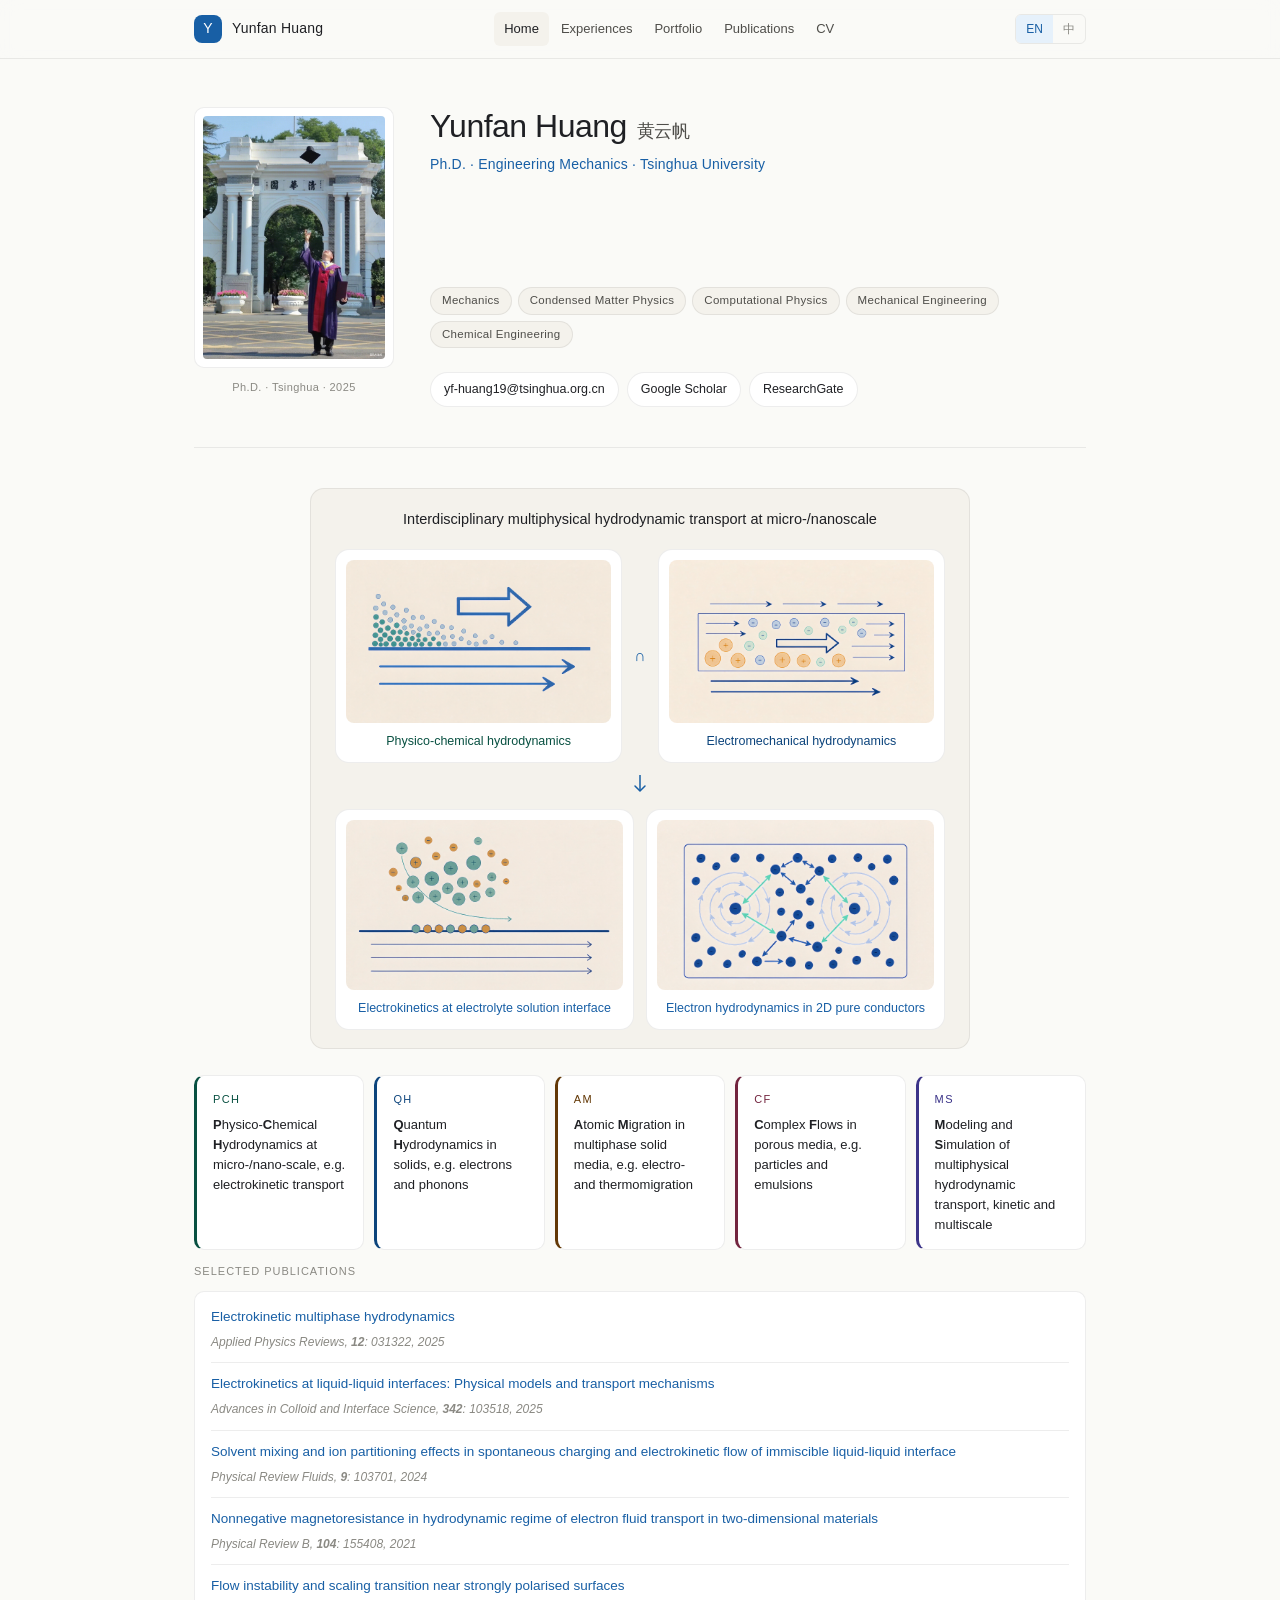
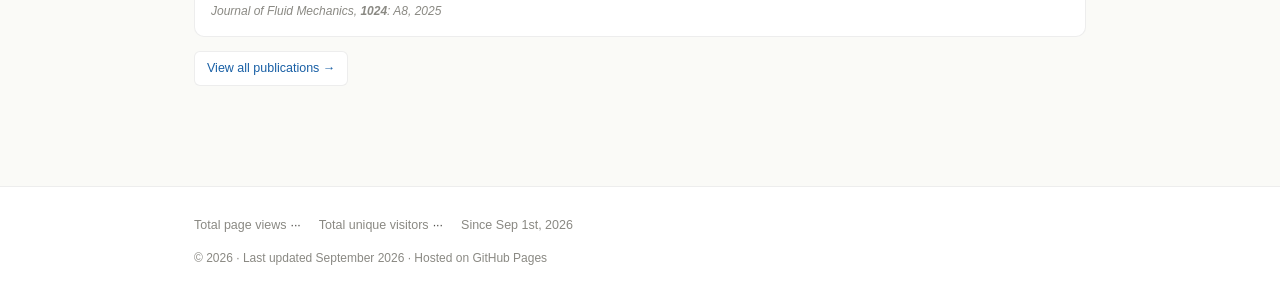
==== commit 3d07431e: "modify: 微调底部栏与中文首页格式" ====
--- a/index.html
+++ b/index.html
@@ -133,7 +133,7 @@
       <span class="stats-since">Since Sep 1st, 2026</span>
     </div>
     <div class="copyright">
-      © <span id="year"></span> Yunfan Huang · Last updated September 2026 · Hosted on GitHub Pages</div>
+      © <span id="year"></span> · Last updated September 2026 · Hosted on GitHub Pages</div>
   </div>
 </footer>
 
--- a/style.css
+++ b/style.css
@@ -374,6 +374,7 @@
   padding: 1px 7px;
   border-radius: 4px;
   letter-spacing: 0.6px;
+  text-align: center;
 }
 .tag-PCH { background: var(--tag-PCH-bg); color: var(--tag-PCH-fg); }
 .tag-QH  { background: var(--tag-QH-bg);  color: var(--tag-QH-fg); }
